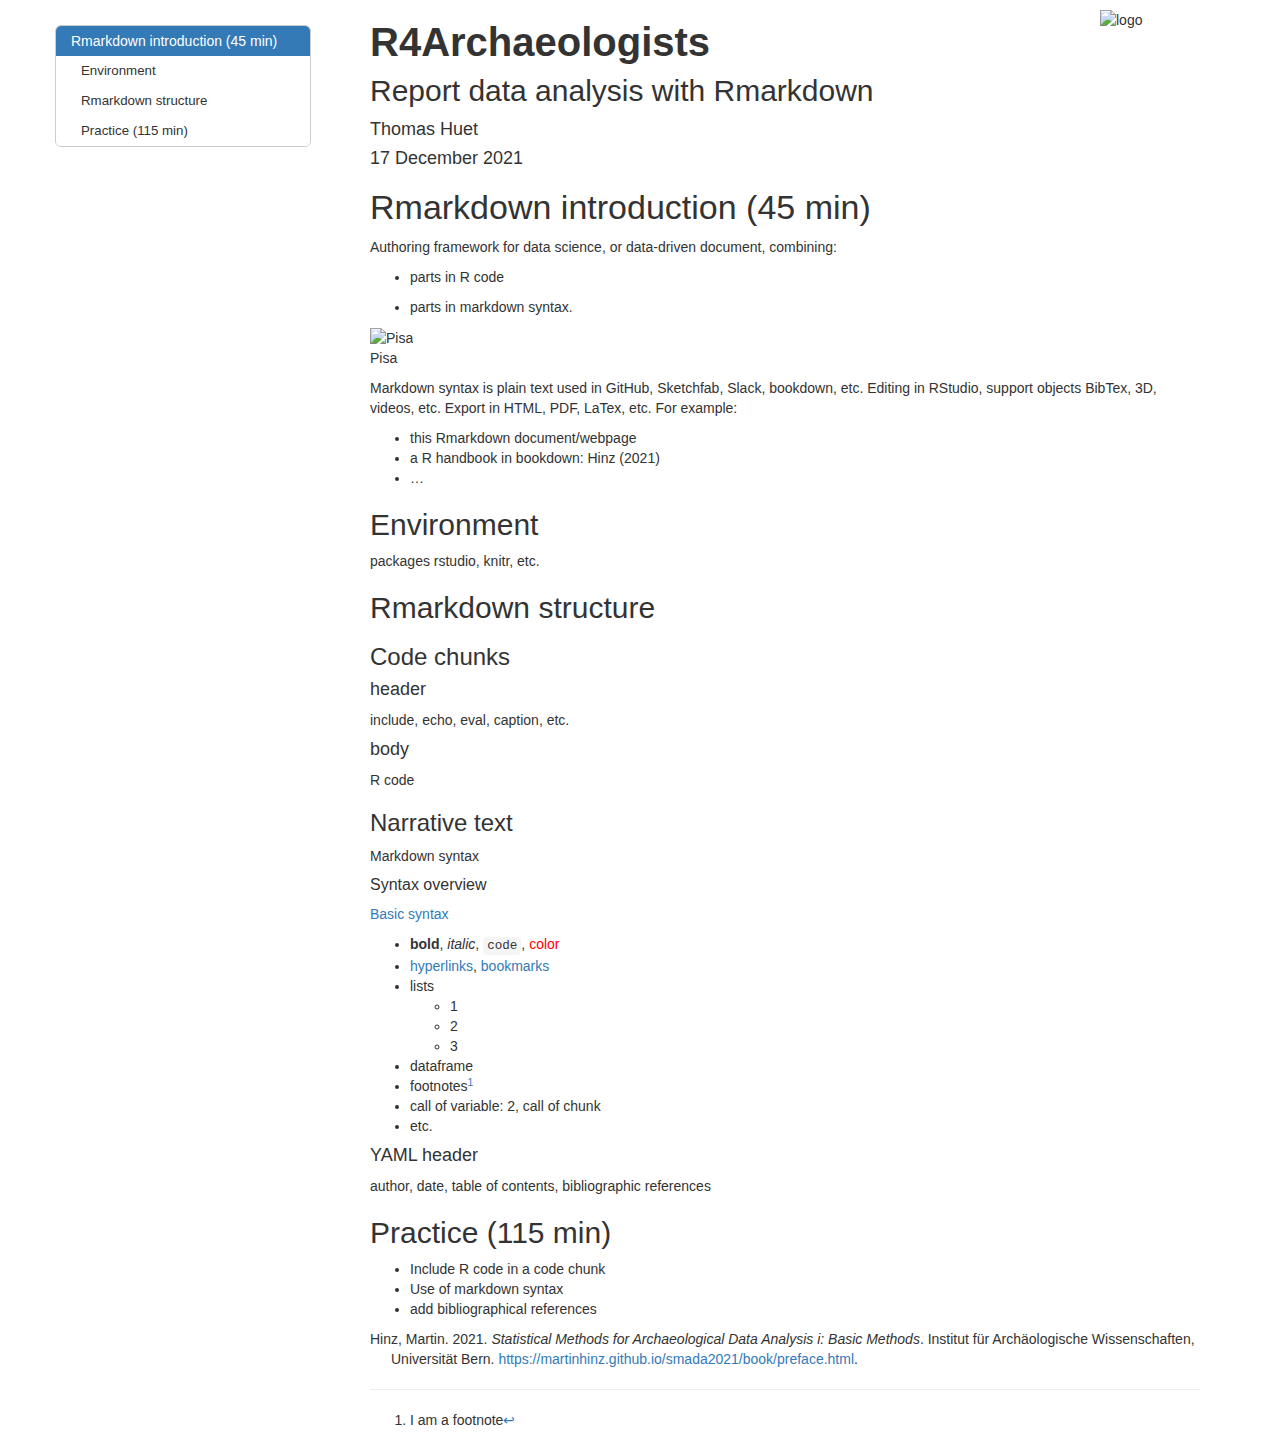
==== R4Archaeologists/index.html @ a8682e58 "rename" ====
<!DOCTYPE html>

<html>

<head>

<meta charset="utf-8" />
<meta name="generator" content="pandoc" />
<meta http-equiv="X-UA-Compatible" content="IE=EDGE" />


<meta name="author" content="Thomas Huet" />

<meta name="date" content="2021-12-17" />

<title>Report with Rmarkdown</title>

<script src="[data-uri]"></script>
<script src="[data-uri]"></script>
<meta name="viewport" content="width=device-width, initial-scale=1" />
<link href="data:text/css,html%7Bfont%2Dfamily%3Asans%2Dserif%3B%2Dwebkit%2Dtext%2Dsize%2Dadjust%3A100%25%3B%2Dms%2Dtext%2Dsize%2Dadjust%3A100%25%7Dbody%7Bmargin%3A0%7Darticle%2Caside%2Cdetails%2Cfigcaption%2Cfigure%2Cfooter%2Cheader%2Chgroup%2Cmain%2Cmenu%2Cnav%2Csection%2Csummary%7Bdisplay%3Ablock%7Daudio%2Ccanvas%2Cprogress%2Cvideo%7Bdisplay%3Ainline%2Dblock%3Bvertical%2Dalign%3Abaseline%7Daudio%3Anot%28%5Bcontrols%5D%29%7Bdisplay%3Anone%3Bheight%3A0%7D%5Bhidden%5D%2Ctemplate%7Bdisplay%3Anone%7Da%7Bbackground%2Dcolor%3Atransparent%7Da%3Aactive%2Ca%3Ahover%7Boutline%3A0%7Dabbr%5Btitle%5D%7Bborder%2Dbottom%3A1px%20dotted%7Db%2Cstrong%7Bfont%2Dweight%3A700%7Ddfn%7Bfont%2Dstyle%3Aitalic%7Dh1%7Bmargin%3A%2E67em%200%3Bfont%2Dsize%3A2em%7Dmark%7Bcolor%3A%23000%3Bbackground%3A%23ff0%7Dsmall%7Bfont%2Dsize%3A80%25%7Dsub%2Csup%7Bposition%3Arelative%3Bfont%2Dsize%3A75%25%3Bline%2Dheight%3A0%3Bvertical%2Dalign%3Abaseline%7Dsup%7Btop%3A%2D%2E5em%7Dsub%7Bbottom%3A%2D%2E25em%7Dimg%7Bborder%3A0%7Dsvg%3Anot%28%3Aroot%29%7Boverflow%3Ahidden%7Dfigure%7Bmargin%3A1em%2040px%7Dhr%7Bheight%3A0%3B%2Dwebkit%2Dbox%2Dsizing%3Acontent%2Dbox%3B%2Dmoz%2Dbox%2Dsizing%3Acontent%2Dbox%3Bbox%2Dsizing%3Acontent%2Dbox%7Dpre%7Boverflow%3Aauto%7Dcode%2Ckbd%2Cpre%2Csamp%7Bfont%2Dfamily%3Amonospace%2Cmonospace%3Bfont%2Dsize%3A1em%7Dbutton%2Cinput%2Coptgroup%2Cselect%2Ctextarea%7Bmargin%3A0%3Bfont%3Ainherit%3Bcolor%3Ainherit%7Dbutton%7Boverflow%3Avisible%7Dbutton%2Cselect%7Btext%2Dtransform%3Anone%7Dbutton%2Chtml%20input%5Btype%3Dbutton%5D%2Cinput%5Btype%3Dreset%5D%2Cinput%5Btype%3Dsubmit%5D%7B%2Dwebkit%2Dappearance%3Abutton%3Bcursor%3Apointer%7Dbutton%5Bdisabled%5D%2Chtml%20input%5Bdisabled%5D%7Bcursor%3Adefault%7Dbutton%3A%3A%2Dmoz%2Dfocus%2Dinner%2Cinput%3A%3A%2Dmoz%2Dfocus%2Dinner%7Bpadding%3A0%3Bborder%3A0%7Dinput%7Bline%2Dheight%3Anormal%7Dinput%5Btype%3Dcheckbox%5D%2Cinput%5Btype%3Dradio%5D%7B%2Dwebkit%2Dbox%2Dsizing%3Aborder%2Dbox%3B%2Dmoz%2Dbox%2Dsizing%3Aborder%2Dbox%3Bbox%2Dsizing%3Aborder%2Dbox%3Bpadding%3A0%7Dinput%5Btype%3Dnumber%5D%3A%3A%2Dwebkit%2Dinner%2Dspin%2Dbutton%2Cinput%5Btype%3Dnumber%5D%3A%3A%2Dwebkit%2Douter%2Dspin%2Dbutton%7Bheight%3Aauto%7Dinput%5Btype%3Dsearch%5D%7B%2Dwebkit%2Dbox%2Dsizing%3Acontent%2Dbox%3B%2Dmoz%2Dbox%2Dsizing%3Acontent%2Dbox%3Bbox%2Dsizing%3Acontent%2Dbox%3B%2Dwebkit%2Dappearance%3Atextfield%7Dinput%5Btype%3Dsearch%5D%3A%3A%2Dwebkit%2Dsearch%2Dcancel%2Dbutton%2Cinput%5Btype%3Dsearch%5D%3A%3A%2Dwebkit%2Dsearch%2Ddecoration%7B%2Dwebkit%2Dappearance%3Anone%7Dfieldset%7Bpadding%3A%2E35em%20%2E625em%20%2E75em%3Bmargin%3A0%202px%3Bborder%3A1px%20solid%20silver%7Dlegend%7Bpadding%3A0%3Bborder%3A0%7Dtextarea%7Boverflow%3Aauto%7Doptgroup%7Bfont%2Dweight%3A700%7Dtable%7Bborder%2Dspacing%3A0%3Bborder%2Dcollapse%3Acollapse%7Dtd%2Cth%7Bpadding%3A0%7D%40media%20print%7B%2A%2C%3Aafter%2C%3Abefore%7Bcolor%3A%23000%21important%3Btext%2Dshadow%3Anone%21important%3Bbackground%3A0%200%21important%3B%2Dwebkit%2Dbox%2Dshadow%3Anone%21important%3Bbox%2Dshadow%3Anone%21important%7Da%2Ca%3Avisited%7Btext%2Ddecoration%3Aunderline%7Da%5Bhref%5D%3Aafter%7Bcontent%3A%22%20%28%22%20attr%28href%29%20%22%29%22%7Dabbr%5Btitle%5D%3Aafter%7Bcontent%3A%22%20%28%22%20attr%28title%29%20%22%29%22%7Da%5Bhref%5E%3D%22javascript%3A%22%5D%3Aafter%2Ca%5Bhref%5E%3D%22%23%22%5D%3Aafter%7Bcontent%3A%22%22%7Dblockquote%2Cpre%7Bborder%3A1px%20solid%20%23999%3Bpage%2Dbreak%2Dinside%3Aavoid%7Dthead%7Bdisplay%3Atable%2Dheader%2Dgroup%7Dimg%2Ctr%7Bpage%2Dbreak%2Dinside%3Aavoid%7Dimg%7Bmax%2Dwidth%3A100%25%21important%7Dh2%2Ch3%2Cp%7Borphans%3A3%3Bwidows%3A3%7Dh2%2Ch3%7Bpage%2Dbreak%2Dafter%3Aavoid%7D%2Enavbar%7Bdisplay%3Anone%7D%2Ebtn%3E%2Ecaret%2C%2Edropup%3E%2Ebtn%3E%2Ecaret%7Bborder%2Dtop%2Dcolor%3A%23000%21important%7D%2Elabel%7Bborder%3A1px%20solid%20%23000%7D%2Etable%7Bborder%2Dcollapse%3Acollapse%21important%7D%2Etable%20td%2C%2Etable%20th%7Bbackground%2Dcolor%3A%23fff%21important%7D%2Etable%2Dbordered%20td%2C%2Etable%2Dbordered%20th%7Bborder%3A1px%20solid%20%23ddd%21important%7D%7D%40font%2Dface%7Bfont%2Dfamily%3A%27Glyphicons%20Halflings%27%3Bsrc%3Aurl%28data%3Aapplication%2Fvnd%2Ems%2Dfontobject%3Bbase64%2Cn04AAEFNAAACAAIABAAAAAAABQAAAAAAAAABAJABAAAEAExQAAAAAAAAAAIAAAAAAAAAAAEAAAAAAAAAJxJ%[base64]%2FSEdmjKHUbyow8ATBE40IvWA3vTu8LiABDQ%2BpexwUMcm1SMnNryctQSiI1K5ZnbOlXKmnVV5YvRe6RnNMFNCOs1KNVpn6yZhCJkRtVRNzEufeIq7HgSrcx4S8h%2Fv4vnrrKc6oCNxmSk2uKlZQHBii6iKFoH0746ThvkO1kJHlxjrkxs%2BLWORaDQBEtiYJIR5IB9Bi1UyL4Rmr0BNigNkMzlKQmnofBHviqVzUxwdMb3NdCn69hy%2BpRYVKGVS%2F1tnsqv4LL7wCCPZZAZPT4aCShHjHJVNuXbmMrY5LeQaGnvAkXlVrJgKRAUdFjrWEah9XebPeQMj7KS7DIBAFt8ycgC5PLGUOHSE3ErGZCiViNLL5ZARfywnCoZaKQCu6NuFX42AEeKtKUGnr%2FCm2Cy8tpFhBPMW5Fxi4Qm4TkDWh4IWFDClhU2hRWosUWqcKLlgyXB%2BlSHaWaHiWlBAR8SeSgSPCQxdVQgzUixWKSTrIQEbU94viDctkvX%2BVSjJuUmV8L4CXShI11esnp0pjWNZIyxKHS4wVQ2ime1P4RnhvGw0aDN1OLAXGERsB7buFpFGGBAre4QEQR0HOIO5oYH305G%2BKspT%2FFupEGGafCCwxSe6ZUa%2B073rXHnNdVXE6eWvibUS27XtRzkH838mYLMBmYysZTM0EM3A1fbpCBYFccN1B%2FEnCYu%2FTgCGmr7bMh8GfYL%2BBfcLvB0gRagC09w9elfldaIy%2FhNCBLRgBgtCC7jAF63wLSMAfbfAlEggYU0bUA7ACCJmTDpEmJtI78w4%2FBO7dN7JR7J7ZvbYaUbaILSQsRBiF3HGk5fEg6p9unwLvn98r%2BvnsV%2B372uf1xBLq4qU%2F45fTuqaAP%2BpssmCCCTF0mhEow8ZXZOS8D7Q85JsxZ%2BAzok7B7O%2Ff6J8AzYBySZQB%2FQHYUSA%2BEeQhEWiS6AIQzgcsDiER4MjgMBAWDV4AgQ3g1eBgIdweCQmCjJEMkJ%2BPKRWyFHHmg1Wi%2F6xzUgA0LREoKJChwnQa9B%2B5RQZRB3IlBlkAnxyQNaANwHMowzlYSMCBgnbpzvqpl0iTJNCQidDI9ZrSYNIRBhHtUa5YHMHxyGEik9hDE0AKj72AbTCaxtHPUaKZdAZSnQTyjGqGLsmBStCejApUhg4uBMU6mATujEl%2BKdDPbI6Ag4vLr%2BhjY6lbjBeoLKnZl0UZgRX8gTySOeynZVz1wOq7e1hFGYIq%2BMhrGxDLak0PrwYzSXtcuyhXEhwOYofiW%2BEcI%2Fjw8P6IY6ed%2BetAbuqKp5QIapT77LnAe505lMuqL79a0ut4rWexzFttsOsLDy7zvtQzcq3U1qabe7tB0wHWVXji%2BzDbo8x8HyIRUbXnwUcklFv51fvTymiV%2BMXLSmGH9d9%2BaXpD5X6lao41anWGig7IwIdnoBY2ht%2FpO9mClLo4NdXHAsefqWUKlXJkbqPOFhMoR4aiA1BXqhRNbB2Xwi%2B7u%2FjpAoOpKJ0UX24EsrzMfHXViakCNcKjBxuQX8BO0ZqjJ3xXzf%2B61t2VXOSgJ8xu65QKgtN6FibPmPYsXbJRHHqbgATcSZxBqGiDiU4NNNsYBsKD0MIP%2FOfKnlk%2FLkaid%[base64]%2FgFtuW0wR4cgd%2BZKesSV7QkNE2kw6AV4hoIuC02LGmTomyf8PiO6CZzOTLTPQ%2BHW06H%2Btx%2BbQ8LmDYg1pTFrp2oJXgkZTyeRJZM0C8aE2LpFrNVDuhARsN543%2FFV6klQ6Tv1OoZGXLv0igKrl%2FCmJxRmX7JJbJ998VSIPQRyDBICzl4JJlYHbdql30NvYcOuZ7a10uWRrgoieOdgIm4rlq6vNOQBuqESLbXG5lzdJGHw2m0sDYmODXbYGTfSTGRKpssTO95fothJCjUGQgEL4yKoGAF%2F0SrpUDNn8CBgBcSDQByAeNkCXp4S4Ro2Xh4OeaGRgR66PVOsU8bc6TR5%[base64]%2F1SgRCJ1dk4UdBT7OoyuNgLs0oCd8RnrEIb6QdMxT2QjD4zMrJkfgx5aDMcA4orsTtKCqWb%2FVeyceqa5OGSmB28YwH4rFbkQaLoUN8OQQYnD3w2eXpI4ScQfbCUZiJ4yMOIKLyyTc7BQ4uXUw6Ee6%2FxM%2B4Y67ngNBknxIPwuppgIhFcwJyr6EIj%2BLzNj%2FmfR2vhhRlx0BILZoAYruF0caWQ7YxO66UmeguDREAFHYuC7HJviRgVO6ruJH59h%2FC%2FPkgSle8xNzZJULLWq9JMDTE2fjGE146a1Us6PZDGYle6ldWRqn%2FpdpgHKNGrGIdkRK%2BKPETT9nKT6kLyDI8xd9A1FgWmXWRAIHwZ37WyZHOVyCadJEmMVz0MadMjDrPho%2BEIochkVC2xgGiwwsQ6DMv2P7UXqT4x7CdcYGId2BJQQa85EQKmCmwcRejQ9Bm4oATENFPkxPXILHpMPUyWTI5rjNOsIlmEeMbcOCEqInpXACYQ9DDxmFo9vcmsDblcMtg4tqBerNngkIKaFJmrQAPnq1dEzsMXcwjcHdfdCibcAxxA%2Bq%2Fj9m3LM%2FO7WJka4tSidVCjsvo2lQ%2F2ewyoYyXwAYyr2PlRoR5MpgVmSUIrM3PQxXPbgjBOaDQFIyFMJvx3Pc5RSYj12ySVF9fwFPQu2e2KWVoL9q3Ayv3IzpGHUdvdPdrNUdicjsTQ2ISy7QU3DrEytIjvbzJnAkmANXjAFERA0MUoPF3%2F5KFmW14bBNOhwircYgMqoDpUMcDtCmBE82QM2YtdjVLB4kBuKho%2FbcwQdeboqfQartuU3CsCf%2BcXkgYAqp%2F0Ee3RorAZt0AvvOCSI4JICIlGlsV0bsSid%2FNIEALAAzb6HAgyWHBps6xAOwkJIGcB82CxRQq4sJf3FzA70A%2BTRqcqjEMETCoez3mkPcpnoALs0ugJY8kQwrC%[base64]%2FWDHA60cYFaI%2FPjpzquUqdaYGcIq%2BmLez3WLFFCtNBN2QJcrlcoELgiPku5R5dSlJFaCEqEZle1AQzAKC%2B1SotMcBNyQUFuRHRF6OlimSBgjZeTBCwLyc6A%2BP%2FoFRchXTz5ADknYJHxzrJ5pGuIKRQISU6WyKTBBjD8WozmVYWIsto1AS5rxzKlvJu4E%2FvwOiKxRtCWsDM%2BeTHUrmwrCK5BIfMzGkD%2B0Fk5LzBs0jMYXktNDblB06LMNJ09U8pzSLmo14MS0OMjcdrZ31pyQqxJJpRImlSvfYAK8inkYU52QY2FPEVsjoWewpwhRp5yAuNpkqhdb7ku9Seefl2D0B8SMTFD90xi4CSOwwZy9IKkpMtI3FmFUg3%2FkFutpQGNc3pCR7gvC4sgwbupDu3DyEN%2BW6YGLNM21jpB49irxy9BSlHrVDlnihGKHwPrbVFtc%2Bh1rVQKZduxIyojccZIIcOCmhEnC7UkY68WXKQgLi2JCDQkQWJRQuk60hZp0D3rtCTINSeY9Ej2kIKYfGxwOs4j9qMM7fYZiipzgcf7TamnehqdhsiMiCawXnz4xAbyCkLAx5EGbo3Ax1u3dUIKnTxIaxwQTHehPl3V491H0%2BbC5zgpGz7Io%2BmjdhKlPJ01EeMpM7UsRJMi1nGjmJg35i6bQBAAxjO%2FENJubU2mg3ONySEoWklCwdABETcs7ck3jgiuU9pcKKpbgn%2B3YlzV1FzIkB6pmEDOSSyDfPPlQskznctFji0kpgZjW5RZe6x9kYT4KJcXg0bNiCyif%2BpZACCyRMmYsfiKmN9tSO65F0R2OO6ytlEhY5Sj6uRKfFxw0ijJaAx%2Fk3QgnAFSq27%2F2i4GEBA%2BUvTJKK%2F9eISNvG46Em5RZfjTYLdeD8kdXHyrwId%2FDQZUaMCY4gGbke2C8vfjgV%2FY9kkRQOJIn%2FxM9INZSpiBnqX0Q9GlQPpPKAyO5y%2BW5NMPSRdBCUlmuxl40ZfMCnf2Cp044uI9WLFtCi4YVxKjuRCOBWIb4XbIsGdbo4qtMQnNOQz4XDSui7W%2FN6l54qOynCqD3DpWQ%2BmpD7C40D8BZEWGJX3tlAaZBMj1yjvDYKwCJBa201u6nBKE5UE%2B7QSEhCwrXfbRZylAaAkplhBWX50dumrElePyNMRYUrC99UmcSSNgImhFhDI4BXjMtiqkgizUGCrZ8iwFxU6fQ8GEHCFdLewwxYWxgScAYMdMLmcZR6b7rZl95eQVDGVoUKcRMM1ixXQtXNkBETZkVVPg8LoSrdetHzkuM7DjZRHP02tCxA1fmkXKF3VzfN1pc1cv%2F8lbTIkkYpqKM9VOhp65ktYk%2BQ46myFWBapDfyWUCnsnI00QTBQmuFjMZTcd0V2NQ768Fhpby04k2IzNR1wKabuGJqYWwSly6ocMFGTeeI%2BejsWDYgEvr66QgqdcIbFYDNgsm0x9UHY6SCd5%2B7tpsLpKdvhahIDyYmEJQCqMqtCF6UlrE5GXRmbu%[base64]%2FiOmsLtHSWNUWEGk9hScMPShasUA1AcHOtRZlqMeQ0OzYS9vQvYUjOLrzP07BUAFikcJNMi7gIxEw4pL1G54TcmmmoAQ5s7TGWErJZ2Io4yQ0ljRYhL8H5e62oDtLF8aDpnIvZ5R3GWJyAugdiiJW9hQAVTsnCBHhwu7rkBlBX6r3b7ejEY0k5GGeyKv66v%2B6dg7mcJTrWHbtMywbedYqCQ0FPwoytmSWsL8WTtChZCKKzEF7vP6De4x2BJkkniMgSdWhbeBSLtJZR9CTHetK1xb34AYIJ37OegYIoPVbXgJ%2FqDQK%2BbfCtxQRVKQu77WzOoM6SGL7MaZwCGJVk46aImai9fmam%2BWpHG%2B0BtQPWUgZ7RIAlPq6lkECUhZQ2gqWkMYKcYMYaIc4gYCDFHYa2d1nzp3%2BJ1eCBay8IYZ0wQRKGAqvCuZ%2FUgbQPyllosq%2BXtfKIZOzmeJqRazpmmoP%2F76YfkjzV2NlXTDSBYB04SVlNQsFTbGPk1t%2FI4Jktu0XSgifO2ozFOiwd%2F0SssJDn0dn4xqk4GDTTKX73%2FwQyBLdqgJ%2BWx6AQaba3BA9CKEzjtQYIfAsiYamapq80LAamYjinlKXUkxdpIDk0puXUEYzSalfRibAeDAKpNiqQ0FTwoxuGYzRnisyTotdVTclis1LHRQCy%2FqqL8oUaQzWRxilq5Mi0IJGtMY02cGLD69vGjkj3p6pGePKI8bkBv5evq8SjjyU04vJR2cQXQwSJyoinDsUJHCQ50jrFTT7yRdbdYQMB3MYCb6uBzJ9ewhXYPAIZSXfeEQBZZ3GPN3Nbhh%2FwkvAJLXnQMdi5NYYZ5GHE400GS5rXkOZSQsdZgIbzRnF9ueLnsfQ47wHAsirITnTlkCcuWWIUhJSbpM3wWhXNHvt2xUsKKMpdBSbJnBMcihkoDqAd1Zml%2FR4yrzow1Q2A5G%2Bkzo%2FRhRxQS2lCSDRV8LlYLBOOoo1bF4jwJAwKMK1tWLHlu9i0j4Ig8qVm6wE1DxXwAwQwsaBWUg2pOOol2dHxyt6npwJEdLDDVYyRc2D0HbcbLUJQj8gPevQBUBOUHXPrsAPBERICpnYESeu2OHotpXQxRGlCCtLdIsu23MhZVEoJg8Qumj%2FUMMc34IBqTKLDTp76WzL%2FdMjCxK7MjhiGjeYAC%2Fkj%2FjY%2FRde7hpSM1xChrog6yZ7OWTuD56xBJnGFE%2BpT2ElSyCnJcwVzCjkqeNLfMEJqKW0G7OFIp0G%2B9mh50I9o8k1tpCY0xYqFNIALgIfc2me4n1bmJnRZ89oepgLPT0NTMLNZsvSCZAc3TXaNB07vail36%2FdBySis4m9%2FDR8izaLJW6bWCkVgm5T%2Bius3ZXq4xI%2BGnbveLbdRwF2mNtsrE0JjYc1AXknCOrLSu7Te%2Fr4dPYMCl5qtiHNTn%2BTPbh1jCBHH%2BdMJNhwNgs3nT%2BOhQoQ0vYif56BMG6WowAcHR3DjQolxLzyVekHj00PBAaW7IIAF1EF%2BuRIWyXjQMAs2chdpaKPNaB%2BkSezYt0%2BCA04sOg5vx8Fr7Ofa9sUv87h7SLAUFSzbetCCZ9pmyLt6l6%2FTzoA1%2FZBG9bIUVHLAbi%2FkdBFgYGyGwRQGBpkqCEg2ah9UD6EedEcEL3j4y0BQQCiExEnocA3SZboh%2Bepgd3YsOkHskZwPuQ5OoyA0fTA5AXrHcUOQF%2BzkJHIA7PwCDk1gGVmGUZSSoPhNf%2BTklauz98QofOlCIQ%2FtCD4dosHYPqtPCXB3agggQQIqQJsSkB%2Bqn0rkQ1toJjON%2FOtCIB9RYv3PqRA4C4U68ZMlZn6BdgEvi2ziU%2BTQ6NIw3ej%2BAtDwMGEZk7e2IjxUWKdAxyaw9OCwSmeADTPPleyk6UhGDNXQb%2B%2BW6Uk4q6F7%2Frg6WVTo82IoCxSIsFDrav4EPHphD3u4hR53WKVvYZUwNCCeM4PMBWzK%2BEfIthZOkuAwPo5C5jgoZgn6dUdvx5rIDmd58cXXdKNfw3l%2BwM2UjgrDJeQHhbD7HW2QDoZMCujgIUkk5Fg8VCsdyjOtnGRx8wgKRPZN5dR0zPUyfGZFVihbFRniXZFOZGKPnEQzU3AnD1KfR6weHW2XS6KbPJxUkOTZsAB9vTVp3Le1F8q5l%2BDMcLiIq78jxAImD2pGFw0VHfRatScGlK6SMu8leTmhUSMy8Uhdd6xBiH3Gdman4tjQGLboJfqz6fL2WKHTmrfsKZRYX6BTDjDldKMosaSTLdQS7oDisJNqAUhw1PfTlnacCO8vl8706Km1FROgLDmudzxg%2BEWTiArtHgLsRrAXYWdB0NmToNCJdKm0KWycZQqb%2BMw76Qy29iQ5up%2FX7oyw8QZ75kP5F6iJAJz6KCmqxz8fEa%2FxnsMYcIO%2FvEkGRuMckhr4rIeLrKaXnmIzlNLxbFspOphkcnJdnz%2FChp%2FVlpj2P7jJQmQRwGnltkTV5dbF9fE3%2FfxoSqTROgq9wFUlbuYzYcasE0ouzBo%2BdDCDzxKAfhbAZYxQiHrLzV2iVexnDX%2FQnT1fsT%2Fxuhu1ui5qIytgbGmRoQkeQooO8eJNNZsf0iALur8QxZFH0nCMnjerYQqG1pIfjyVZWxhVRznmmfLG00BcBWJE6hzQWRyFknuJnXuk8A5FRDCulwrWASSNoBtR%2BCtGdkPwYN2o7DOw%2FVGlCZPusRBFXODQdUM5zeHDIVuAJBLqbO%2Ff9Qua%2BpDqEPk230Sob9lEZ8BHiCorjVghuI0lI4JDgHGRDD%2FprQ84B1pVGkIpVUAHCG%2Biz3Bn3qm2AVrYcYWhock4jso5%2BJ7HfHVj4WMIQdGctq3psBCVVzupQOEioBGA2Bk%2BUILT7%2BVoX5mdxxA5fS42gISQVi%2FHTzrgMxu0fY6hE1ocUwwbsbWcezrY2n6S8%2F6cxXkOH4prpmPuFoikTzY7T85C4T2XYlbxLglSv2uLCgFv8Quk%2FwdesUdWPeHYIH0R729JIisN9Apdd4eB10aqwXrPt%2BSu9mA8k8n1sjMwnfsfF2j3jMUzXepSHmZ%2FBfqXvzgUNQQWOXO8YEuFBh4QTYCkOAPxywpYu1VxiDyJmKVcmJPGWk%2Fgc3Pov02StyYDahwmzw3E1gYC9wkupyWfDqDSUMpCTH5e5N8B%2F%2FlHiMuIkTNw4USHrJU67bjXGqNav6PBuQSoqTxc8avHoGmvqNtXzIaoyMIQIiiUHIM64cXieouplhNYln7qgc4wBVAYR104kO%2BCvKqsg4yIUlFNThVUAKZxZt1XA34h3TCUUiXVkZ0w8Hh2R0Z5L0b4LZvPd%2Fp1gi%2F07h8qfwHrByuSxglc9cI4QIg2oqvC%2Fqm0i7tjPLTgDhoWTAKDO2ONW5oe%2B%2FeKB9vZB8K6C25yCZ9RFVMnb6NRdRjyVK57CHHSkJBfnM2%2Fj4ODUwRkqrtBBCrDsDpt8jhZdXoy%2F1BCqw3sSGhgGGy0a5Jw6BP%2FTExoCmNFYjZl248A0osgPyGEmRA%2BfAsqPVaNAfytu0vuQJ7rk3J4kTDTR2AlCHJ5cls26opZM4w3jMULh2YXKpcqGBtuleAlOZnaZGbD6DHzMd6i2oFeJ8z9XYmalg1Szd%2FocZDc1C7Y6vcALJz2lYnTXiWEr2wawtoR4g3jvWUU2Ngjd1cewtFzEvM1NiHZPeLlIXFbBPawxNgMwwAlyNSuGF3zizVeOoC9bag1qRAQKQE%2FEZBWC2J8mnXAN2aTBboZ7HewnObE8CwROudZHmUM5oZ%2FUgd%2FJZQK8lvAm43uDRAbyW8gZ%2BZGq0EVerVGUKUSm%2FIdn8AQHdR4m7bue88WBwft9mSCeMOt1ncBwziOmJYI2ZR7ewNMPiCugmSsE4EyQ%2BQATJG6qORMGd4snEzc6B4shPIo4G1T7PgSm8PY5eUkPdF8JZ0VBtadbHXoJgnEhZQaODPj2gpODKJY5Yp4DOsLBFxWbvXN755KWylJm%2BoOd4zEL9Hpubuy2gyyfxh8oEfFutnYWdfB8PdESLWYvSqbElP9qo3u6KTmkhoacDauMNNjj0oy40DFV7Ql0aZj77xfGl7TJNHnIwgqOkenruYYNo6h724%2BzUQ7%2BvkCpZB%2BpGA562hYQiDxHVWOq0oDQl%2FQsoiY%2BcuI7iWq%2FZIBtHcXJ7kks%2Bh2fCNUPA82BzjnqktNts%2BRLdk1VSu%2BtqEn7QZCCsvEqk6FkfiOYkrsw092J8jsfIuEKypNjLxrKA9kiA19mxBD2suxQKCzwXGws7kEJvlhUiV9tArLIdZW0IORcxEzdzKmjtFhsjKy%2F44XYXdI5noQoRcvjZ1RMPACRqYg2V1%2BOwOepcOknRLLFdYgTkT5UApt%2FJhLM3jeFYprZV%2BZow2g8fP%2BU68hkKFWJj2yBbKqsrp25xkZX1DAjUw52IMYWaOhab8Kp05VrdNftqwRrymWF4OQSjbdfzmRZirK8FMJELEgER2PHjEAN9pGfLhCUiTJFbd5LBkOBMaxLr%2FA1SY9dXFz4RjzoU9ExfJCmx%2FI9FKEGT3n2cmzl2X42L3Jh%2BAbQq6sA%2BSs1kitoa4TAYgKHaoybHUDJ51oETdeI%2F9ThSmjWGkyLi5QAGWhL0BG1UsTyRGRJOldKBrYJeB8ljLJHfATWTEQBXBDnQexOHTB%2BUn44zExFE4vLytcu5NwpWrUxO%2F0ZICUGM7hGABXym0V6ZvDST0E370St9MIWQOTWngeoQHUTdCJUP04spMBMS8LSker9cReVQkULFDIZDFPrhTzBl6sed9wcZQTbL%2BBDqMyaN3RJPh%2Fanbx%2BIv%2BqgQdAa3M9Z5JmvYlh4qop%2BHo1F1W5gbOE9YKLgAnWytXElU4G8GtW47lhgFE6gaSs%2Bgs37sFvi0PPVvA5dnCBgILTwoKd%2F%2BDoL9F6inlM7H4rOTzD79KJgKlZO%2FZgt22UsKhrAaXU5ZcLrAglTVKJEmNJvORGN1vqrcfSMizfpsgbIe9zno%2BgBoKVXgIL%2FVI8dB1O5o%2FR3Suez%2FgD7M781ShjKpIIORM%2FnxG%2BjjhhgPwsn2IoXsPGPqYHXA63zJ07M2GPEykQwJBYLK808qYxuIew4frk52nhCsnCYmXiR6CuapvE1IwRB4%2FQftDbEn%2BAucIr1oxrLabRj9q4ae0%2BfXkHnteAJwXRbVkR0mctVSwEbqhJiMSZUp9DNbEDMmjX22m3ABpkrPQQTP3S1sib5pD2VRKRd%2BeNAjLYyT0hGrdjWJZy24OYXRoWQAIhGBZRxuBFMjjZQhpgrWo8SiFYbojcHO8V5DyscJpLTHyx9Fimassyo5U6WNtquUMYgccaHY5amgR3PQzq3ToNM5ABnoB9kuxsebqmYZm0R9qxJbFXCQ1UPyFIbxoUraTJFDpCk0Wk9GaYJKz%2F6oHwEP0Q14lMtlddQsOAU9zlYdMVHiT7RQP3XCmWYDcHCGbVRHGnHuwzScA0BaSBOGkz3lM8CArjrBsyEoV6Ys4qgDK3ykQQPZ3hCRGNXQTNNXbEb6tDiTDLKOyMzRhCFT%2BmAUmiYbV3YQVqFVp9dorv%2BTsLeCykS2b5yyu8AV7IS9cxcL8z4Kfwp%2BxJyYLv1OsxQCZwTB4a8BZ%2F5EdxTBJthApqyfd9u3ifr%2FWILTqq5VqgwMT9SOxbSGWLQJUUWCVi4k9tho9nEsbUh7U6NUsLmkYFXOhZ0kmamaJLRNJzSj%2Fqn4Mso6zb6iLLBXoaZ6AqeWCjHQm2lztnejYYM2eubnpBdKVLORZhudH3JF1waBJKA9%2BW8EhMj3Kzf0L4vi4k6RoHh3Z5YgmSZmk6ns4fjScjAoL8GoOECgqgYEBYUGFVO4FUv4%2FYtowhEmTs0vrvlD%2FCrisnoBNDAcUi%2FteY7OctFlmARQzjOItrrlKuPO6E2Ox93L4O%2F4DcgV%2FdZ7qR3VBwVQxP1GCieA4RIpweYJ5FoYrHxqRBdJjnqbsikA2Ictbb8vE1GYIo9dacK0REgDX4smy6GAkxlH1yCGGsk%2BtgiDhNKuKu3yNrMdxafmKTF632F8Vx4BNK57GvlFisrkjN9WDAtjsWA0ENT2e2nETUb%2Fn7qwhvGnrHuf5bX6Vh%2Fn3xffU3PeHdR%2BFA92i6ufT3AlyAREoNDh6chiMWTvjKjHDeRhOa9YkOQRq1vQXEMppAQVwHCuIcV2g5rBn6GmZZpTR7vnSD6ZmhdSl176gqKTXu5E%2BYbfL0adwNtHP7dT7t7b46DVZIkzaRJOM%2BS6KcrzYVg%2BT3wSRFRQashjfU18NutrKa%2F7PXbtuJvpIjbgPeqd%2BpjmRw6YKpnANFSQcpzTZgpSNJ6J7uiagAbir%2F8tNXJ%2FOsOnRh6iuIexxrmkIneAgz8QoLmiaJ8sLQrELVK2yn3wOHp57BAZJhDZjTBzyoRAuuZ4eoxHruY1pSb7qq79cIeAdOwin4GdgMeIMHeG%2BFZWYaiUQQyC5b50zKjYw97dFjAeY2I4Bnl105Iku1y0lMA1ZHolLx19uZnRdILcXKlZGQx%2FGdEqSsMRU1BIrFqRcV1qQOOHyxOLXEGcbRtAEsuAC2V4K3p5mFJ22IDWaEkk9ttf5Izb2LkD1MnrSwztXmmD%2FQi%2FEmVEFBfiKGmftsPwVaIoZanlKndMZsIBOskFYpDOq3QUs9aSbAAtL5Dbokus2G4%2FasthNMK5UQKCOhU97oaOYNGsTah%2BjfCKsZnTRn5TbhFX8ghg8CBYt%2FBjeYYYUrtUZ5jVij%2Fop7V5SsbA4mYTOwZ46hqdpbB6Qvq3AS2HHNkC15pTDIcDNGsMPXaBidXYPHc6PJAkRh29Vx8KcgX46LoUQBhRM%2B3SW6Opll%2FwgxxsPgKJKzr5QCmwkUxNbeg6Wj34SUnEzOemSuvS2OetRCO8Tyy%2BQbSKVJcqkia%2BGvDefFwMOmgnD7h81TUtMn%2BmRpyJJ349HhAnoWFTejhpYTL9G8N2nVg1qkXBeoS9Nw2fB27t7trm7d%2FQK7Cr4uoCeOQ7%2F8JfKT77KiDzLImESHw%2F0wf73QeHu74hxv7uihi4fTX%2BXEwAyQG3264dwv17aJ5N335Vt9sdrAXhPOAv8JFvzqyYXwfx8WYJaef1gMl98JRFyl5Mv5Uo%2FoVH5ww5OzLFsiTPDns7fS6EURSSWd%2F92BxMYQ8sBaH%2Bj%2BwthQPdVgDGpTfi%2BJQIWMD8xKqULliRH01rTeyF8x8q%2FGBEEEBrAJMPf25UQwi0b8tmqRXY7kIvNkzrkvRWLnxoGYEJsz8u4oOyMp8cHyaybb1HdMCaLApUE%2B%2F7xLIZGP6H9xuSEXp1zLIdjk5nBaMuV%2FyTDRRP8Y2ww5RO6d2D94o%2B6ucWIqUAvgHIHXhZsmDhjVLczmZ3ca0Cb3PpKwt2UtHVQ0BgFJsqqTsnzZPlKahRUkEu4qmkJt%2Bkqdae76ViWe3STan69yaF9%2BfESD2lcQshLHWVu4ovItXxO69bqC5p1nZLvI8NdQB9s9UNaJGlQ5mG947ipdDA0eTIw%2FA1zEdjWquIsQXXGIVEH0thC5M%2BW9pZe7IhAVnPJkYCCXN5a32HjN6nsvokEqRS44tGIs7s2LVTvcrHAF%2BRVmI8L4HUYk4x%2B67AxSMJKqCg8zrGOgvK9kNMdDrNiUtSWuHFpC8%2Fp5qIQrEo%2FH%2B1l%2F0cAwQ2nKmpWxKcMIuHY44Y6DlkpO48tRuUGBWT0FyHwSKO72Ud%2BtJUfdaZ4CWNijzZtlRa8%2BCkmO%2FEwHYfPZFU%2FhzjFWH7vnzHRMo%2BaF9u8qHSAiEkA2HjoNQPEwHsDKOt6hOoK3Ce%2F%2B%2F9boMWDa44I6FrQhdgS7OnNaSzwxWKZMcyHi6LN4WC6sSj0qm2PSOGBTvDs%2FGWJS6SwEN%2FULwpb4LQo9fYjUfSXRwZkynUazlSpvX9e%2BG2zor8l%2BYaMxSEomDdLHGcD6YVQPegTaA74H8%2BV4WvJkFUrjMLGLlvSZQWvi8%2FQA7yzQ8GPno%2F%2F5SJHRP%2FOqKObPCo81s%2F%2B6WgLqykYpGAgQZhVDEBPXWgU%2FWzFZjKUhSFInufPRiMAUULC6T11yL45ZrRoB4DzOyJShKXaAJIBS9wzLYIoCEcJKQW8GVCx4fihqJ6mshBUXSw3wWVj3grrHQlGNGhIDNNzsxQ3M%2BGWn6ASobIWC%2BLbYOC6UpahVO13Zs2zOzZC8z7FmA05JhUGyBsF4tsG0drcggIFzgg%2Fkpf3%2BCnAXKiMgIE8Jk%2FMhpkc8DUJEUzDSnWlQFme3d0sHZDrg7LavtsEX3cHwjCYA17pMTfx8Ajw9hHscN67hyo%2BRJQ4458RmPywXykkVcW688oVUrQhahpPRvTWPnuI0B%2BSkQu7dCyvLRyFYlC1LG1gRCIvn3rwQeINzZQC2KXq31FaR9UmVV2QeGVqBHjmE%2BVMd3b1fhCynD0pQNhCG6%2FWCDbKPyE7NRQzL3BzQAJ0g09aUzcQA6mUp9iZFK6Sbp%2FYbHjo%2B%2B7%2FWj8S4YNa%2BZdqAw1hDrKWFXv9%2BzaXpf8ZTDSbiqsxnwN%2FCzK5tPkOr4tRh2kY3Bn9JtalbIOI4b3F7F1vPQMfoDcdxMS8CW9m%2FNCW%2FHILTUVWQIPiD0j1A6bo8vsv6P1hCESl2abrSJWDrq5sSzUpwoxaCU9FtJyYH4QFMxDBpkkBR6kn0LMPO%2B5EJ7Z6bCiRoPedRZ%2FP0SSdii7ZnPAtVwwHUidcdyspwncz5uq6vvm4IEDbJVLUFCn%2FLvIHfooUBTkFO130FC7CmmcrKdgDJcid9mvVzsDSibOoXtIf9k6ABle3PmIxejodc4aob0QKS432srrCMndbfD454q52V01G4q913mC5HOsTzWF4h2No1av1VbcUgWAqyoZl%2B11PoFYnNv2HwAODeNRkHj%2B8SF1fcvVBu6MrehHAZK1Gm69ICcTKizykHgGFx7QdowTVAsYEF2tVc0Z6wLryz2FI1sc5By2znJAAmINndoJiB4sfPdPrTC8RnkW7KRCwxC6YvXg5ahMlQuMpoCSXjOlBy0Kij%2BbsCYPbGp8BdCBiLmLSAkEQRaieWo1SYvZIKJGj9Ur%2FeWHjiB7SOVdqMAVmpBvfRiebsFjger7DC%2B8kRFGtNrTrnnGD2GAJb8rQCWkUPYHhwXsjNBSkE6lGWUj5QNhK0DMNM2l%2BkXRZ0KLZaGsFSIdQz%2FHXDxf3%2FTE30%2BDgBKWGWdxElyLccJfEpjsnszECNoDGZpdwdRgCixeg9L4EPhH%2BRptvRMVRaahu4cySjS3P5wxAUCPkmn%2BrhyASpmiTaiDeggaIxYBmtLZDDhiWIJaBgzfCsAGUF1Q1SFZYyXDt9skCaxJsxK2Ms65dmdp5WAZyxik%2FzbrTQk5KmgxCg%2Ff45L0jywebOWUYFJQAJia7XzCV0x89rpp%2Ff3AVWhSPyTanqmik2SkD8A3Ml4NhIGLAjBXtPShwKYfi2eXtrDuKLk4QlSyTw1ftXgwqA2jUuopDl%2B5tfUWZNwBpEPXghzbBggYCw%2Fdhy0ntds2yeHCDKkF%2FYxQjNIL%2FF%2F37jLPHCKBO9ibwYCmuxImIo0ijV2Wbg3kSN2psoe8IsABv3RNFaF9uMyCtCYtqcD%2BqNOhwMlfARQUdJ2tUX%2BMNJqOwIciWalZsmEjt07tfa8ma4cji9sqz%2BQ9hWfmMoKEbIHPOQORbhQRHIsrTYlnVTNvcq1imqmmPDdVDkJgRcTgB8Sb6epCQVmFZe%2BjGDiNJQLWnfx%2BdrTKYjm0G8yH0ZAGMWzEJhUEQ4Maimgf%2Fbkvo8PLVBsZl152y5S8%2BHRDfZIMCbYZ1WDp4yrdchOJw8k6R%2B%2F2pHmydK4NIK2PHdFPHtoLmHxRDwLFb7eB%2BM4zNZcB9NrAgjVyzLM7xyYSY13ykWfIEEd2n5%2FiYp3ZdrCf7fL%2Ben%2BsIJu2W7E30MrAgZBD1rAAbZHPgeAMtKCg3NpSpYQUDWJu9bT3V7tOKv%2BNRiJc8JAKqqgCA%2FPNRBR7ChpiEulyQApMK1AyqcWnpSOmYh6yLiWkGJ2mklCSPIqN7UypWj3dGi5MvsHQ87MrB4VFgypJaFriaHivwcHIpmyi5LhNqtem4q0n8awM19Qk8BOS0EsqGscuuydYsIGsbT5GHnERUiMpKJl4ON7qjB4fEqlGN%2FhCky89232UQCiaeWpDYCJINXjT6xl4Gc7DxRCtgV0i1ma4RgWLsNtnEBRQFqZggCLiuyEydmFd7WlogpkCw5G1x4ft2psm3KAREwVwr1Gzl6RT7FDAqpVal34ewVm3VH4qn5mjGj%2BbYL1NgfLNeXDwtmYSpwzbruDKpTjOdgiIHDVQSb5%2FzBgSMbHLkxWWgghIh9QTFSDILixVwg0Eg1puooBiHAt7DzwJ7m8i8%2Fi%2BjHvKf0QDnnHVkVTIqMvIQImOrzCJwhSR7qYB5gSwL6aWL9hERHCZc4G2%2BJrpgHNB8eCCmcIWIQ6rSdyPCyftXkDlErUkHafHRlkOIjxGbAktz75bnh50dU7YHk%2BMz7wwstg6RFZb%2BTZuSOx1qqP5C66c0mptQmzIC2dlpte7vZrauAMm%2F7RfBYkGtXWGiaWTtwvAQiq2oD4YixPLXE2khB2FRaNRDTk%2B9sZ6K74Ia9VntCpN4BhJGJMT4Z5c5FhSepRCRWmBXqx%2BwhVZC4me4saDs2iNqXMuCl6iAZflH8fscC1sTsy4PHeC%2BXYuqMBMUun5YezKbRKmEPwuK%2BCLzijPEQgfhahQswBBLfg%[base64]%2BRCMlDDbElcjaROLDoualmUIQ88Kekk3iM4OQrADcxi3rJguS4MOIBIgKgXrjd1WkbCdqxJk%2F4efRIFsavZA7KvvJQqp3Iid5Z0NFc5aiMRzGN3vrpBzaMy4JYde3wr96PjN90AYOIbyp6T4zj8LoE66OGcX1Ef4Z3KoWLAUF4BTg7ug%2FAbkG5UNQXAMkQezujSHeir2uTThgd3gpyzDrbnEdDRH2W7U6PeRvBX1ZFMP5RM%2BZu6UUZZD8hDPHldVWntTCNk7To8IeOW9yn2wx0gmurwqC60AOde4r3ETi5pVMSDK8wxhoGAoEX9NLWHIR33VbrbMveii2jAJlrxwytTHbWNu8Y4N8vCCyZjAX%2FpcsfwXbLze2%2BD%2Bu33OGBoJyAAL3jn3RuEcdp5If8O%2Ba4NKWvxOTyDltG0IWoHhwVGe7dKkCWFT%2B%2Btm%2BhaBCikRUUMrMhYKZJKYoVuv%2FbsJzO8DwfVIInQq3g3BYypiz8baogH3r3GwqCwFtZnz4xMjAVOYnyOi5HWbFA8n0qz1OjSpHWFzpQOpvkNETZBGpxN8ybhtqV%2FDMUxd9uFZmBfKXMCn%2FSqkWJyKPnT6lq%2B4zBZni6fYRByJn6OK%2BOgPBGRAJluwGSk4wxjOOzyce%2FPKODwRlsgrVkdcsEiYrqYdXo0Er2GXi2GQZd0tNJT6c9pK1EEJG1zgDJBoTVuCXGAU8BKTvCO%2FcEQ1Wjk3Zzuy90JX4m3O5IlxVFhYkSUwuQB2up7jhvkm%2BbddRQu5F9s0XftGEJ9JSuSk%2BZachCbdU45fEqbugzTIUokwoAKvpUQF%2FCvLbWW5BNQFqFkJg2f30E%2F48StNe5QwBg8zz3YAJ82FZoXBxXSv4QDooDo79NixyglO9AembuBcx5Re3CwOKTHebOPhkmFC7wNaWtoBhFuV4AkEuJ0J%2B1pT0tLkvFVZaNzfhs%2FKd3%2BA9YsImlO4XK4vpCo%2FelHQi%2F9gkFg07xxnuXLt21unCIpDV%2BbbRxb7FC6nWYTsMFF8%2B1LUg4JFjVt3vqbuhHmDKbgQ4e%2BRGizRiO8ky05LQGMdL2IKLSNar0kNG7lHJMaXr5mLdG3nykgj6vB%2FKVijd1ARWkFEf3yiUw1v%2FWaQivVUpIDdSNrrKbjO5NPnxz6qTTGgYg03HgPhDrCFyYZTi3XQw3HXCva39mpLNFtz8AiEhxAJHpWX13gCTAwgm9YTvMeiqetdNQv6IU0hH0G%2BZManTqDLPjyrOse7WiiwOJCG%[base64]%2F6gQKuihPtiUtlCQVPohUgzfezTg8o1b3n9pNZeco1QucaoXe40Fa5JYhqdTspFmxGtW9h5ezLFZs3j%2FN46f%2BS2rjYNC2JySXrnSAFhvAkz9a5L3pza8eYKHNoPrvBRESpxYPJdKVUxBE39nJ1chrAFpy4MMkf0qKgYALctGg1DQI1kIymyeS2AJNT4X240d3IFQb%2F0jQbaHJ2YRK8A%2Bls6WMhWmpCXYG5jqapGs5%2FeOJErxi2%2F2KWVHiPellTgh%2FfNl%2F2KYPKb7DUcAg%2BmCOPQFCiU9Mq%2FWLcU1xxC8aLePFZZlE%2BPCLzf7ey46INWRw2kcXySR9FDgByXzfxiNKwDFbUSMMhALPFSedyjEVM5442GZ4hTrsAEvZxIieSHGSgkwFh%2FnFNdrrFD4tBH4Il7fW6ur4J8Xaz7RW9jgtuPEXQsYk7gcMs2neu3zJwTyUerHKSh1iTBkj2YJh1SSOZL5pLuQbFFAvyO4k1Hxg2h99MTC6cTUkbONQIAnEfGsGkNFWRbuRyyaEZInM5pij73EA9rPIUfU4XoqQpHT9THZkW%2BoKFLvpyvTBMM69tN1Ydwv1LIEhHsC%2BueVG%2Bw%2BkyCPsvV3erRikcscHjZCkccx6VrBkBRusTDDd8847GA7p2Ucy0y0HdSRN6YIBciYa4vuXcAZbQAuSEmzw%2BH%2FAuOx%2BaH%2BtBL88H57D0MsqyiZxhOEQkF%2F8DR1d2hSPMj%2FsNOa5rxcUnBgH8ictv2J%2Bcb4BA4v3MCShdZ2vtK30vAwkobnEWh7rsSyhmos3WC93Gn9C4nnAd%2FPjMMtQfyDNZsOPd6XcAsnBE%2FmRHtHEyJMzJfZFLE9OvQa0i9kUmToJ0ZxknTgdl%2FXPV8xoh0K7wNHHsnBdvFH3sv52lU7UFteseLG%2FVanIvcwycVA7%2BBE1Ulyb20BvwUWZcMTKhaCcmY3ROpvonVMV4N7yBXTL7IDtHzQ4CCcqF66LjF3xUqgErKzolLyCG6Kb7irP%2FMVTCCwGRxfrPGpMMGvPLgJ881PHMNMIO09T5ig7AzZTX%2F5PLlwnJLDAPfuHynSGhV4tPqR3gJ4kg4c06c%2FF1AcjGytKm2Yb5jwMotF7vro4YDLWlnMIpmPg36NgAZsGA0W1spfLSue4xxat0Gdwd0lqDBOgIaMANykwwDKejt5YaNtJYIkrSgu0KjIg0pznY0SCd1qlC6R19g97UrWDoYJGlrvCE05J%2F5wkjpkre727p5PTRX5FGrSBIfJqhJE%2FIS876PaHFkx9pGTH3oaY3jJRvLX9Iy3Edoar7cFvJqyUlOhAEiOSAyYgVEGkzHdug%2BoRHIEOXAExMiTSKU9A6nmRC8mp8iYhwWdP2U%[base64]%2FBQQp1sWlNolpIu4ekxUTBV7NmxOFKEBmmN%2BnA7pvF78%2FRII5ZHA09OAiE%2F66MF6HQ%2BqVEJCHxwymukkNvzqHEh52dULPbVasfQMgTDyBZzx4007YiKdBuUauQOt27Gmy8ISclPmEUCIcuLbkb1mzQSqIa3iE0PJh7UMYQbkpe%2BhXjTJKdldyt2mVPwywoODGJtBV1lJTgMsuSQBlDMwhEKIfrvsxGQjHPCEfNfMAY2oxvyKcKPUbQySkKG6tj9AQyEW3Q5rpaDJ5Sns9ScLKeizPRbvWYAw4bXkrZdmB7CQopCH8NAmqbuciZChHN8lVGaDbCnmddnqO1PQ4ieMYfcSiBE5zzMz%2BJV%2F4eyzrzTEShvqSGzgWimkNxLvUj86iAwcZuIkqdB0VaIB7wncLRmzHkiUQpPBIXbDDLHBlq7vp9xwuC9AiNkIptAYlG7Biyuk8ILdynuUM1cHWJgeB%2BK3wBP%2FineogxkvBNNQ4AkW0hvpBOQGFfeptF2YTR75MexYDUy7Q%2F9uocGsx41O4IZhViw%2F2FvAEuGO5g2kyXBUijAggWM08bRhXg5ijgMwDJy40QeY%2FcQpUDZiIzmvskQpO5G1zyGZA8WByjIQU4jRoFJt56behxtHUUE%2Fom7Rj2psYXGmq3llVOCgGYKNMo4pzwntITtapDqjvQtqpjaJwjHmDzSVGLxMt12gEXAdLi%2FcaHSM3FPRGRf7dB7YC%2BcD2ho6oL2zGDCkjlf%2FDFoQVl8GS%2F56wur3rdV6ggtzZW60MRB3g%2BU1W8o8cvqIpMkctiGVMzXUFI7FacFLrgtdz4mTEr4aRAaQ2AFQaNeG7GX0yOJgMRYFziXdJf24kg%2FgBQIZMG%2FYcPEllRTVNoDYR6oSJ8wQNLuihfw81UpiKPm714bZX1KYjcXJdfclCUOOpvTxr9AAJevTY4HK%2FG7F3mUc3GOAKqh60zM0v34v%2BELyhJZqhkaMA8UMMOU90f8RKEJFj7EqepBVwsRiLbwMo1J2zrE2UYJnsgIAscDmjPjnzI8a719Wxp757wqmSJBjXowhc46QN4RwKIxqEE6E5218OeK7RfcpGjWG1jD7qND%2B%2FGTk6M56Ig4yMsU6LUW1EWE%2BfIYycVV1thldSlbP6ltdC01y3KUfkobkt2q01YYMmxpKRvh1Z48uNKzP%2FIoRIZ%2FF6buOymSnW8gICitpJjKWBscSb9JJKaWkvEkqinAJ2kowKoqkqZftRqfRQlLtKoqvTRDi2vg%2FRrPD%2Fd3a09J8JhGZlEkOM6znTsoMCsuvTmywxTCDhw5dd0GJOHCMPbsj3QLkTE3MInsZsimDQ3HkvthT7U9VA4s6G07sID0FW4SHJmRGwCl%2BMu4xf0ezqeXD2PtPDnwMPo86sbwDV%2B9PWcgFcARUVYm3hrFQrHcgMElFGbSM2A1zUYA3baWfheJp2AINmTJLuoyYD%2FOwA4a6V0ChBN97E8YtDBerUECv0u0TlxR5yhJCXvJxgyM73Bb6pyq0jTFJDZ4p1Am1SA6sh8nADd1hAcGBMfq4d%2FUfwnmBqe0Jun1n1LzrgKuZMAnxA3NtCN7Klf4BH%2B14B7ibBmgt0TGUafVzI4uKlpF7v8NmgNjg90D6QE3tbx8AjSAC%2BOA1YJvclyPKgT27QpIEgVYpbPYGBsnyCNrGz9XUsCHkW1QAHgL2STZk12QGqmvAB0NFteERkvBIH7INDsNW9KKaAYyDMdBEMzJiWaJHZALqDxQDWRntumSDPcplyFiI1oDpT8wbwe01AHhW6%2BvAUUBoGhY3CT2tgwehdPqU%2F4Q7ZLYvhRl%2FogOvR9O2%2BwkkPKW5vCTjD2fHRYXONCoIl4Jh1bZY0ZE1O94mMGn%2FdFSWBWzQ%2FVYk%2BGezi46RgiDv3EshoTmMSlioUK6MQEN8qeyK6FRninyX8ZPeUWjjbMJChn0n%2FyJvrq5bh5UcCAcBYSafTFg7p0jDgrXo2QWLb3WpSOET%2FHh4oSadBTvyDo10IufLzxiMLAnbZ1vcUmj3w7BQuIXjEZXifwukVxrGa9j%2BDXfpi12m1RbzYLg9J2wFergEwOxFyD0%2FJstNK06ZN2XdZSGWxcJODpQHOq4iKqjqkJUmPu1VczL5xTGUfCgLEYyNBCCbMBFT%2FcUP6pE%2FmujnHsSDeWxMbhrNilS5MyYR0nJyzanWXBeVcEQrRIhQeJA6Xt4f2eQESNeLwmC10WJVHqwx8SSyrtAAjpGjidcj1E2FYN0LObUcFQhafUKTiGmHWRHGsFCB%2BHEXgrzJEB5bp0QiF8ZHh11nFX8AboTD0PS4O1LqF8XBks2MpjsQnwKHF6HgaKCVLJtcr0XjqFMRGfKv8tmmykhLRzu%2BvqQ02%2BKpJBjaLt9ye1Ab%2BBbEBhy4EVdIJDrL2naV0o4wU8YZ2Lq04FG1mWCKC%2BUwkXOoAjneU%2FxHplMQo2cXUlrVNqJYczgYlaOEczVCs%2FOCgkyvLmTmdaBJc1iBLuKwmr6qtRnhowngsDxhzKFAi02tf8bmET8BO27ovJKF1plJwm3b0JpMh38%2BxsrXXg7U74QUM8ZCIMOpXujHntKdaRtsgyEZl5MClMVMMMZkZLNxH9%2Bb8fH6%2Bb8Lev30A9TuEVj9CqAdmwAAHBPbfOBFEATAPZ2CS0OH1Pj%2F0Q7PFUcC8hDrxESWdfgFRm%2B7vvWbkEppHB4T%2F1ApWnlTIqQwjcPl0VgS1yHSmD0OdsCVST8CQVwuiew1Y%2Bg3QGFjNMzwRB2DSsAk26cmA8lp2wIU4p93AUBiUHFGOxOajAqD7Gm6NezNDjYzwLOaSXRBYcWipTSONHjUDXCY4mMI8XoVCR%2FRrs%2FJLKXgEx%2BqkmeDlFOD1%2FyTQNDClRuiUyKYCllfMiQiyFkmuTz2vLsBNyRW%2Bxz%2B5FElFxWB28VjYIGZ0Yd%2B5wIjkcoMaggxswbT0pCmckRAErbRlIlcOGdBo4djTNO8FAgQ%2BlT6vPS60BwTRSUAM3ddkEAZiwtEyArrkiDRnS7LJ%2B2hwbzd2YDQagSgACpsovmjil5wfPuXq3GuH0CyE7FK3M4FgRaFoIkaodORrPx1%2BJpI9psyNYIFuJogZa0%2F1AhOWdlHQxdAgbwacsHqPZo8u%2FngAH2GmaTdhYnBfSDbBfh8CHq6Bx5bttP2%2BRdM%2BMAaYaZ0Y%2FADkbNCZuAyAVQa2OcXOeICmDn9Q%2FeFkDeFQg5MgHEDXq%2FtVjj%2Bjtd26nhaaolWxs1ixSUgOBwrDhRIGOLyOVk2%2FBc0UxvseQCO2pQ2i%2BKrfhu%2FWeBovNb5dJxQtJRUDv2mCwYVpNl2efQM9xQHnK0JwLYt%2FU0Wf%2BphiA4uw8G91slC832pmOTCAoZXohg1fewCZqLBhkOUBofBWpMPsqg7XEXgPfAlDo2U5WXjtFdS87PIqClCK5nW6adCeXPkUiTGx0emOIDQqw1yFYGHEVx20xKjJVYe0O8iLmnQr3FA9nSIQilUKtJ4ZAdcTm7%2BExseJauyqo30hs%2B1qSW211A1SFAOUgDlCGq7eTIcMAeyZkV1SQJ4j%2Fe1Smbq4HcjqgFbLAGLyKxlMDMgZavK5NAYH19Olz3la%2FQCTiVelFnU6O%2FGCvykqS%2FwZJDhKN9gBtSOp%2F1SP5VRgJcoVj%2Bkmf2wBgv4gjrgARBWiURYx8xENV3bEVUAAWWD3dYDKAIWk5opaCFCMR5ZjJExiCAw7gYiSZ2rkyTce4eNMY3lfGn%2B8p6%2BvBckGlKEXnA6Eota69OxDO9oOsJoy28BXOR0UoXNRaJD5ceKdlWMJlOFzDdZNpc05tkMGQtqeNF2lttZqNco1VtwXgRstLSQ6tSPChgqtGV5h2DcDReIQadaNRR6AsAYKL5gSFsCJMgfsaZ7DpKh8mg8Wz8V7H%2BgDnLuMxaWEIUPevIbClgap4dqmVWSrPgVYCzAoZHIa5z2Ocx1D%2FGvDOEqMOKLrMefWIbSWHZ6jbgA8qVBhYNHpx0P%2BjAgN5TB3haSifDcApp6yymEi6Ij%2FGsEpDYUgcHATJUYDUAmC1SCkJ4cuZXSAP2DEpQsGUjQmKJfJOvlC2x%2FpChkOyLW7KEoMYc5FDC4v2FGqSoRWiLsbPCiyg1U5yiHZVm1XLkHMMZL11%2Fyxyw0UnGig3MFdZklN5FI%2FqiT65T%2BjOXOdO7XbgWurOAZR6Cv9uu1cm5LjkXX4xi6mWn5r5NjBS0gTliHhMZI2WNqSiSphEtiCAwnafS11JhseDGHYQ5%2BbqWiAYiAv6Jsf79%2FVUs4cIl%2Bn6%2BWOjcgB%2F2l5TreoAV2717JzZbQIR0W1cl%[base64]%2FPhoawJDrGAP0JYWHgAVUByo%2FbGdiv2T2EMg8gsS14%2FrAdzlOYazFE7w4OzxeKiWdm3nSOnQRRKXSlVo8HEAbBfyJMKqoq%2BSCcTSx5NDtbFwNlh8VhjGGDu7JG5%2FTAGAvniQSSUog0pNzTim8Owc6QTuSKSTXlQqwV3eiEnklS3LeSXYPXGK2VgeZBqNcHG6tZHvA3vTINhV0ELuQdp3t1y9%2BogD8Kk%2FW7QoRN1UWPqM4%2BxdygkFDPLoTaumKReKiLWoPHOfY54m3qPx4c%2B4pgY3MRKKbljG8w4wvz8pxk3AqKsy4GMAkAtmRjRMsCxbb4Q2Ds0Ia9ci8cMT6DmsJG00XaHCIS%2Bo3F8YVVeikw13w%2BOEDaCYYhC0ZE54kA4jpjruBr5STWeqQG6M74HHL6TZ3lXrd99ZX%2B%2B7LhNatQaZosuxEf5yRA15S9gPeHskBIq3Gcw81AGb9%2FO53DYi%2F5CsQ51EmEh8Rkg4vOciClpy4d04eYsfr6fyQkBmtD%2BP8sNh6e%2BXYHJXT%2FlkXxT4KXU5F2sGxYyzfniMMQkb9OjDN2C8tRRgTyL7GwozH14PrEUZc6oz05Emne3Ts5EG7WolDmU8OB1LDG3VrpQxp%2BpT0KYV5dGtknU64JhabdqcVQbGZiAxQAnvN1u70y1AnmvOSPgLI6uB4AuDGhmAu3ATkJSw7OtS%2F2ToPjqkaq62%2F7WFG8advGlRRqxB9diP07JrXowKR9tpRa%2BjGJ91zxNTT1h8I2PcSfoUPtd7NejVoH03EUcqSBuFZPkMZhegHyo2ZAITovmm3zAIdGFWxoNNORiMRShgwdYwFzkPw5PA4a5MIIQpmq%2Bnsp3YMuXt%2FGkXxLx%2FP6%2BZJS0lFyz4MunC3eWSGE8xlCQrKvhKUPXr0hjpAN9ZK4PfEDrPMfMbGNWcHDzjA7ngMxTPnT7GMHar%2BgMQQ3NwHCv4zH4BIMYvzsdiERi6gebRmerTsVwZJTRsL8dkZgxgRxmpbgRcud%2BYlCIRpPwHShlUSwuipZnx9QCsEWziVazdDeKSYU5CF7UVPAhLer3CgJOQXl%2Fzh575R5rsrmRnKAzq4POFdgbYBuEviM4%2BLVC15ssLNFghbTtHWerS1hDt5s4qkLUha%2FqpZXhWh1C6lTQAqCNQnaDjS7UGFBC6wTu8yFnKJnExCnAs3Ok9yj5KpfZESQ4lTy5pTGTnkAUpxI%2ByjEldJfSo4y0QhG4i4IwkRFGcjWY8%2BEzgYYJUK7BXQksLxAww%2FYYWBMhJILB9e8ePEJ4OP7z%2B4%2FwOQDl64iOYDp26DaONPxpKtBxq%2FaTzRGarm3VkPYTLJKx6Z%2FMw2YbBGseJhPMwhhNswrIkyvV2BYzrvZbxLpKwcWJhYmFtVZ%2BlPEq91FzVp1HlQY1bZVLqeNR9SAUn6n0E28k%2FUuGkNpP1DBI5ch%2FEehZfjUQ9aE41NhETExoPT2gGQz0IhWJbEOvTQ4wgcXCHHFBhewYUiFHuhRSAUVmEHeCRQHQkXGFwkAgyzREJCVN7TRnTon36Zw3tPhx4EALwNdwDv%2BJ41YSP4B2CQqz0EFgARZ4ESgBHQgROwAVn9GTI%2BHYexTUevLUeta4%2FDqKrbMVS%2BYqb8hUwYCrlgKtmAq1YCrFgKrd4qpXiqZcKn1oqdWipjYKpWwVPVYqW6xUpVipKqFR3QKjagVEtAqHpxUMTitsnFaJOKx2cVhswq35RVpyiq9lFVNIKnOQVMkgqtYxVNxiqQjFS7GKlSIVIsQqPIhUWwioigFQ%2B%2BKkN8VHr49HDw9Ebo9EDo9DTo9Crg9BDg9%2FWx7gWx7YWwlobYrOGxWPNisAaAHEyALpkAVDIAeWAArsABVXACYuAD5cAF6wAKFQAQqgAbVAAsoAAlQAUaYAfkwAvogBWQACOgAD9AAHSAAKT4GUdMiOvFngBTwCn2AZ7Dv6B6k%2F90B8%2ByRnkV144AIBoAMTQATGgAjNAA4YABgwABZgB%[base64]%2Fn6j0cS%2Ba2gEU8gIHJ%2BBwfgZX4GL%2BBd%2FgW34FZ%2BBS%2FgUH4FN6BTegTvoEv6BJegRnYEF2A79gOvYDl2BdEjCkqkGtwXp0LNToIskOTXzh%2FF062yJ7AAAAEDAWAAABWhJ%2BKPEIJgBFxMVP7w2QJBGHASQnOBKXKFIdUK4igKA9IEaYJg%29%3Bsrc%3Aurl%28data%3Aapplication%2Fvnd%2Ems%2Dfontobject%3Bbase64%2Cn04AAEFNAAACAAIABAAAAAAABQAAAAAAAAABAJABAAAEAExQAAAAAAAAAAIAAAAAAAAAAAEAAAAAAAAAJxJ%[base64]%2FSEdmjKHUbyow8ATBE40IvWA3vTu8LiABDQ%2BpexwUMcm1SMnNryctQSiI1K5ZnbOlXKmnVV5YvRe6RnNMFNCOs1KNVpn6yZhCJkRtVRNzEufeIq7HgSrcx4S8h%2Fv4vnrrKc6oCNxmSk2uKlZQHBii6iKFoH0746ThvkO1kJHlxjrkxs%2BLWORaDQBEtiYJIR5IB9Bi1UyL4Rmr0BNigNkMzlKQmnofBHviqVzUxwdMb3NdCn69hy%2BpRYVKGVS%2F1tnsqv4LL7wCCPZZAZPT4aCShHjHJVNuXbmMrY5LeQaGnvAkXlVrJgKRAUdFjrWEah9XebPeQMj7KS7DIBAFt8ycgC5PLGUOHSE3ErGZCiViNLL5ZARfywnCoZaKQCu6NuFX42AEeKtKUGnr%2FCm2Cy8tpFhBPMW5Fxi4Qm4TkDWh4IWFDClhU2hRWosUWqcKLlgyXB%2BlSHaWaHiWlBAR8SeSgSPCQxdVQgzUixWKSTrIQEbU94viDctkvX%2BVSjJuUmV8L4CXShI11esnp0pjWNZIyxKHS4wVQ2ime1P4RnhvGw0aDN1OLAXGERsB7buFpFGGBAre4QEQR0HOIO5oYH305G%2BKspT%2FFupEGGafCCwxSe6ZUa%2B073rXHnNdVXE6eWvibUS27XtRzkH838mYLMBmYysZTM0EM3A1fbpCBYFccN1B%2FEnCYu%2FTgCGmr7bMh8GfYL%2BBfcLvB0gRagC09w9elfldaIy%2FhNCBLRgBgtCC7jAF63wLSMAfbfAlEggYU0bUA7ACCJmTDpEmJtI78w4%2FBO7dN7JR7J7ZvbYaUbaILSQsRBiF3HGk5fEg6p9unwLvn98r%2BvnsV%2B372uf1xBLq4qU%2F45fTuqaAP%2BpssmCCCTF0mhEow8ZXZOS8D7Q85JsxZ%2BAzok7B7O%2Ff6J8AzYBySZQB%2FQHYUSA%2BEeQhEWiS6AIQzgcsDiER4MjgMBAWDV4AgQ3g1eBgIdweCQmCjJEMkJ%2BPKRWyFHHmg1Wi%2F6xzUgA0LREoKJChwnQa9B%2B5RQZRB3IlBlkAnxyQNaANwHMowzlYSMCBgnbpzvqpl0iTJNCQidDI9ZrSYNIRBhHtUa5YHMHxyGEik9hDE0AKj72AbTCaxtHPUaKZdAZSnQTyjGqGLsmBStCejApUhg4uBMU6mATujEl%2BKdDPbI6Ag4vLr%2BhjY6lbjBeoLKnZl0UZgRX8gTySOeynZVz1wOq7e1hFGYIq%2BMhrGxDLak0PrwYzSXtcuyhXEhwOYofiW%2BEcI%2Fjw8P6IY6ed%2BetAbuqKp5QIapT77LnAe505lMuqL79a0ut4rWexzFttsOsLDy7zvtQzcq3U1qabe7tB0wHWVXji%2BzDbo8x8HyIRUbXnwUcklFv51fvTymiV%2BMXLSmGH9d9%2BaXpD5X6lao41anWGig7IwIdnoBY2ht%2FpO9mClLo4NdXHAsefqWUKlXJkbqPOFhMoR4aiA1BXqhRNbB2Xwi%2B7u%2FjpAoOpKJ0UX24EsrzMfHXViakCNcKjBxuQX8BO0ZqjJ3xXzf%2B61t2VXOSgJ8xu65QKgtN6FibPmPYsXbJRHHqbgATcSZxBqGiDiU4NNNsYBsKD0MIP%2FOfKnlk%2FLkaid%[base64]%2FgFtuW0wR4cgd%2BZKesSV7QkNE2kw6AV4hoIuC02LGmTomyf8PiO6CZzOTLTPQ%2BHW06H%2Btx%2BbQ8LmDYg1pTFrp2oJXgkZTyeRJZM0C8aE2LpFrNVDuhARsN543%2FFV6klQ6Tv1OoZGXLv0igKrl%2FCmJxRmX7JJbJ998VSIPQRyDBICzl4JJlYHbdql30NvYcOuZ7a10uWRrgoieOdgIm4rlq6vNOQBuqESLbXG5lzdJGHw2m0sDYmODXbYGTfSTGRKpssTO95fothJCjUGQgEL4yKoGAF%2F0SrpUDNn8CBgBcSDQByAeNkCXp4S4Ro2Xh4OeaGRgR66PVOsU8bc6TR5%[base64]%2F1SgRCJ1dk4UdBT7OoyuNgLs0oCd8RnrEIb6QdMxT2QjD4zMrJkfgx5aDMcA4orsTtKCqWb%2FVeyceqa5OGSmB28YwH4rFbkQaLoUN8OQQYnD3w2eXpI4ScQfbCUZiJ4yMOIKLyyTc7BQ4uXUw6Ee6%2FxM%2B4Y67ngNBknxIPwuppgIhFcwJyr6EIj%2BLzNj%2FmfR2vhhRlx0BILZoAYruF0caWQ7YxO66UmeguDREAFHYuC7HJviRgVO6ruJH59h%2FC%2FPkgSle8xNzZJULLWq9JMDTE2fjGE146a1Us6PZDGYle6ldWRqn%2FpdpgHKNGrGIdkRK%2BKPETT9nKT6kLyDI8xd9A1FgWmXWRAIHwZ37WyZHOVyCadJEmMVz0MadMjDrPho%2BEIochkVC2xgGiwwsQ6DMv2P7UXqT4x7CdcYGId2BJQQa85EQKmCmwcRejQ9Bm4oATENFPkxPXILHpMPUyWTI5rjNOsIlmEeMbcOCEqInpXACYQ9DDxmFo9vcmsDblcMtg4tqBerNngkIKaFJmrQAPnq1dEzsMXcwjcHdfdCibcAxxA%2Bq%2Fj9m3LM%2FO7WJka4tSidVCjsvo2lQ%2F2ewyoYyXwAYyr2PlRoR5MpgVmSUIrM3PQxXPbgjBOaDQFIyFMJvx3Pc5RSYj12ySVF9fwFPQu2e2KWVoL9q3Ayv3IzpGHUdvdPdrNUdicjsTQ2ISy7QU3DrEytIjvbzJnAkmANXjAFERA0MUoPF3%2F5KFmW14bBNOhwircYgMqoDpUMcDtCmBE82QM2YtdjVLB4kBuKho%2FbcwQdeboqfQartuU3CsCf%2BcXkgYAqp%2F0Ee3RorAZt0AvvOCSI4JICIlGlsV0bsSid%2FNIEALAAzb6HAgyWHBps6xAOwkJIGcB82CxRQq4sJf3FzA70A%2BTRqcqjEMETCoez3mkPcpnoALs0ugJY8kQwrC%[base64]%2FWDHA60cYFaI%2FPjpzquUqdaYGcIq%2BmLez3WLFFCtNBN2QJcrlcoELgiPku5R5dSlJFaCEqEZle1AQzAKC%2B1SotMcBNyQUFuRHRF6OlimSBgjZeTBCwLyc6A%2BP%2FoFRchXTz5ADknYJHxzrJ5pGuIKRQISU6WyKTBBjD8WozmVYWIsto1AS5rxzKlvJu4E%2FvwOiKxRtCWsDM%2BeTHUrmwrCK5BIfMzGkD%2B0Fk5LzBs0jMYXktNDblB06LMNJ09U8pzSLmo14MS0OMjcdrZ31pyQqxJJpRImlSvfYAK8inkYU52QY2FPEVsjoWewpwhRp5yAuNpkqhdb7ku9Seefl2D0B8SMTFD90xi4CSOwwZy9IKkpMtI3FmFUg3%2FkFutpQGNc3pCR7gvC4sgwbupDu3DyEN%2BW6YGLNM21jpB49irxy9BSlHrVDlnihGKHwPrbVFtc%2Bh1rVQKZduxIyojccZIIcOCmhEnC7UkY68WXKQgLi2JCDQkQWJRQuk60hZp0D3rtCTINSeY9Ej2kIKYfGxwOs4j9qMM7fYZiipzgcf7TamnehqdhsiMiCawXnz4xAbyCkLAx5EGbo3Ax1u3dUIKnTxIaxwQTHehPl3V491H0%2BbC5zgpGz7Io%2BmjdhKlPJ01EeMpM7UsRJMi1nGjmJg35i6bQBAAxjO%2FENJubU2mg3ONySEoWklCwdABETcs7ck3jgiuU9pcKKpbgn%2B3YlzV1FzIkB6pmEDOSSyDfPPlQskznctFji0kpgZjW5RZe6x9kYT4KJcXg0bNiCyif%2BpZACCyRMmYsfiKmN9tSO65F0R2OO6ytlEhY5Sj6uRKfFxw0ijJaAx%2Fk3QgnAFSq27%2F2i4GEBA%2BUvTJKK%2F9eISNvG46Em5RZfjTYLdeD8kdXHyrwId%2FDQZUaMCY4gGbke2C8vfjgV%2FY9kkRQOJIn%2FxM9INZSpiBnqX0Q9GlQPpPKAyO5y%2BW5NMPSRdBCUlmuxl40ZfMCnf2Cp044uI9WLFtCi4YVxKjuRCOBWIb4XbIsGdbo4qtMQnNOQz4XDSui7W%2FN6l54qOynCqD3DpWQ%2BmpD7C40D8BZEWGJX3tlAaZBMj1yjvDYKwCJBa201u6nBKE5UE%2B7QSEhCwrXfbRZylAaAkplhBWX50dumrElePyNMRYUrC99UmcSSNgImhFhDI4BXjMtiqkgizUGCrZ8iwFxU6fQ8GEHCFdLewwxYWxgScAYMdMLmcZR6b7rZl95eQVDGVoUKcRMM1ixXQtXNkBETZkVVPg8LoSrdetHzkuM7DjZRHP02tCxA1fmkXKF3VzfN1pc1cv%2F8lbTIkkYpqKM9VOhp65ktYk%2BQ46myFWBapDfyWUCnsnI00QTBQmuFjMZTcd0V2NQ768Fhpby04k2IzNR1wKabuGJqYWwSly6ocMFGTeeI%2BejsWDYgEvr66QgqdcIbFYDNgsm0x9UHY6SCd5%2B7tpsLpKdvhahIDyYmEJQCqMqtCF6UlrE5GXRmbu%[base64]%2FiOmsLtHSWNUWEGk9hScMPShasUA1AcHOtRZlqMeQ0OzYS9vQvYUjOLrzP07BUAFikcJNMi7gIxEw4pL1G54TcmmmoAQ5s7TGWErJZ2Io4yQ0ljRYhL8H5e62oDtLF8aDpnIvZ5R3GWJyAugdiiJW9hQAVTsnCBHhwu7rkBlBX6r3b7ejEY0k5GGeyKv66v%2B6dg7mcJTrWHbtMywbedYqCQ0FPwoytmSWsL8WTtChZCKKzEF7vP6De4x2BJkkniMgSdWhbeBSLtJZR9CTHetK1xb34AYIJ37OegYIoPVbXgJ%2FqDQK%2BbfCtxQRVKQu77WzOoM6SGL7MaZwCGJVk46aImai9fmam%2BWpHG%2B0BtQPWUgZ7RIAlPq6lkECUhZQ2gqWkMYKcYMYaIc4gYCDFHYa2d1nzp3%2BJ1eCBay8IYZ0wQRKGAqvCuZ%2FUgbQPyllosq%2BXtfKIZOzmeJqRazpmmoP%2F76YfkjzV2NlXTDSBYB04SVlNQsFTbGPk1t%2FI4Jktu0XSgifO2ozFOiwd%2F0SssJDn0dn4xqk4GDTTKX73%2FwQyBLdqgJ%2BWx6AQaba3BA9CKEzjtQYIfAsiYamapq80LAamYjinlKXUkxdpIDk0puXUEYzSalfRibAeDAKpNiqQ0FTwoxuGYzRnisyTotdVTclis1LHRQCy%2FqqL8oUaQzWRxilq5Mi0IJGtMY02cGLD69vGjkj3p6pGePKI8bkBv5evq8SjjyU04vJR2cQXQwSJyoinDsUJHCQ50jrFTT7yRdbdYQMB3MYCb6uBzJ9ewhXYPAIZSXfeEQBZZ3GPN3Nbhh%2FwkvAJLXnQMdi5NYYZ5GHE400GS5rXkOZSQsdZgIbzRnF9ueLnsfQ47wHAsirITnTlkCcuWWIUhJSbpM3wWhXNHvt2xUsKKMpdBSbJnBMcihkoDqAd1Zml%2FR4yrzow1Q2A5G%2Bkzo%2FRhRxQS2lCSDRV8LlYLBOOoo1bF4jwJAwKMK1tWLHlu9i0j4Ig8qVm6wE1DxXwAwQwsaBWUg2pOOol2dHxyt6npwJEdLDDVYyRc2D0HbcbLUJQj8gPevQBUBOUHXPrsAPBERICpnYESeu2OHotpXQxRGlCCtLdIsu23MhZVEoJg8Qumj%2FUMMc34IBqTKLDTp76WzL%2FdMjCxK7MjhiGjeYAC%2Fkj%2FjY%2FRde7hpSM1xChrog6yZ7OWTuD56xBJnGFE%2BpT2ElSyCnJcwVzCjkqeNLfMEJqKW0G7OFIp0G%2B9mh50I9o8k1tpCY0xYqFNIALgIfc2me4n1bmJnRZ89oepgLPT0NTMLNZsvSCZAc3TXaNB07vail36%2FdBySis4m9%2FDR8izaLJW6bWCkVgm5T%2Bius3ZXq4xI%2BGnbveLbdRwF2mNtsrE0JjYc1AXknCOrLSu7Te%2Fr4dPYMCl5qtiHNTn%2BTPbh1jCBHH%2BdMJNhwNgs3nT%2BOhQoQ0vYif56BMG6WowAcHR3DjQolxLzyVekHj00PBAaW7IIAF1EF%2BuRIWyXjQMAs2chdpaKPNaB%2BkSezYt0%2BCA04sOg5vx8Fr7Ofa9sUv87h7SLAUFSzbetCCZ9pmyLt6l6%2FTzoA1%2FZBG9bIUVHLAbi%2FkdBFgYGyGwRQGBpkqCEg2ah9UD6EedEcEL3j4y0BQQCiExEnocA3SZboh%2Bepgd3YsOkHskZwPuQ5OoyA0fTA5AXrHcUOQF%2BzkJHIA7PwCDk1gGVmGUZSSoPhNf%2BTklauz98QofOlCIQ%2FtCD4dosHYPqtPCXB3agggQQIqQJsSkB%2Bqn0rkQ1toJjON%2FOtCIB9RYv3PqRA4C4U68ZMlZn6BdgEvi2ziU%2BTQ6NIw3ej%2BAtDwMGEZk7e2IjxUWKdAxyaw9OCwSmeADTPPleyk6UhGDNXQb%2B%2BW6Uk4q6F7%2Frg6WVTo82IoCxSIsFDrav4EPHphD3u4hR53WKVvYZUwNCCeM4PMBWzK%2BEfIthZOkuAwPo5C5jgoZgn6dUdvx5rIDmd58cXXdKNfw3l%2BwM2UjgrDJeQHhbD7HW2QDoZMCujgIUkk5Fg8VCsdyjOtnGRx8wgKRPZN5dR0zPUyfGZFVihbFRniXZFOZGKPnEQzU3AnD1KfR6weHW2XS6KbPJxUkOTZsAB9vTVp3Le1F8q5l%2BDMcLiIq78jxAImD2pGFw0VHfRatScGlK6SMu8leTmhUSMy8Uhdd6xBiH3Gdman4tjQGLboJfqz6fL2WKHTmrfsKZRYX6BTDjDldKMosaSTLdQS7oDisJNqAUhw1PfTlnacCO8vl8706Km1FROgLDmudzxg%2BEWTiArtHgLsRrAXYWdB0NmToNCJdKm0KWycZQqb%2BMw76Qy29iQ5up%2FX7oyw8QZ75kP5F6iJAJz6KCmqxz8fEa%2FxnsMYcIO%2FvEkGRuMckhr4rIeLrKaXnmIzlNLxbFspOphkcnJdnz%2FChp%2FVlpj2P7jJQmQRwGnltkTV5dbF9fE3%2FfxoSqTROgq9wFUlbuYzYcasE0ouzBo%2BdDCDzxKAfhbAZYxQiHrLzV2iVexnDX%2FQnT1fsT%2Fxuhu1ui5qIytgbGmRoQkeQooO8eJNNZsf0iALur8QxZFH0nCMnjerYQqG1pIfjyVZWxhVRznmmfLG00BcBWJE6hzQWRyFknuJnXuk8A5FRDCulwrWASSNoBtR%2BCtGdkPwYN2o7DOw%2FVGlCZPusRBFXODQdUM5zeHDIVuAJBLqbO%2Ff9Qua%2BpDqEPk230Sob9lEZ8BHiCorjVghuI0lI4JDgHGRDD%2FprQ84B1pVGkIpVUAHCG%2Biz3Bn3qm2AVrYcYWhock4jso5%2BJ7HfHVj4WMIQdGctq3psBCVVzupQOEioBGA2Bk%2BUILT7%2BVoX5mdxxA5fS42gISQVi%2FHTzrgMxu0fY6hE1ocUwwbsbWcezrY2n6S8%2F6cxXkOH4prpmPuFoikTzY7T85C4T2XYlbxLglSv2uLCgFv8Quk%2FwdesUdWPeHYIH0R729JIisN9Apdd4eB10aqwXrPt%2BSu9mA8k8n1sjMwnfsfF2j3jMUzXepSHmZ%2FBfqXvzgUNQQWOXO8YEuFBh4QTYCkOAPxywpYu1VxiDyJmKVcmJPGWk%2Fgc3Pov02StyYDahwmzw3E1gYC9wkupyWfDqDSUMpCTH5e5N8B%2F%2FlHiMuIkTNw4USHrJU67bjXGqNav6PBuQSoqTxc8avHoGmvqNtXzIaoyMIQIiiUHIM64cXieouplhNYln7qgc4wBVAYR104kO%2BCvKqsg4yIUlFNThVUAKZxZt1XA34h3TCUUiXVkZ0w8Hh2R0Z5L0b4LZvPd%2Fp1gi%2F07h8qfwHrByuSxglc9cI4QIg2oqvC%2Fqm0i7tjPLTgDhoWTAKDO2ONW5oe%2B%2FeKB9vZB8K6C25yCZ9RFVMnb6NRdRjyVK57CHHSkJBfnM2%2Fj4ODUwRkqrtBBCrDsDpt8jhZdXoy%2F1BCqw3sSGhgGGy0a5Jw6BP%2FTExoCmNFYjZl248A0osgPyGEmRA%2BfAsqPVaNAfytu0vuQJ7rk3J4kTDTR2AlCHJ5cls26opZM4w3jMULh2YXKpcqGBtuleAlOZnaZGbD6DHzMd6i2oFeJ8z9XYmalg1Szd%2FocZDc1C7Y6vcALJz2lYnTXiWEr2wawtoR4g3jvWUU2Ngjd1cewtFzEvM1NiHZPeLlIXFbBPawxNgMwwAlyNSuGF3zizVeOoC9bag1qRAQKQE%2FEZBWC2J8mnXAN2aTBboZ7HewnObE8CwROudZHmUM5oZ%2FUgd%2FJZQK8lvAm43uDRAbyW8gZ%2BZGq0EVerVGUKUSm%2FIdn8AQHdR4m7bue88WBwft9mSCeMOt1ncBwziOmJYI2ZR7ewNMPiCugmSsE4EyQ%2BQATJG6qORMGd4snEzc6B4shPIo4G1T7PgSm8PY5eUkPdF8JZ0VBtadbHXoJgnEhZQaODPj2gpODKJY5Yp4DOsLBFxWbvXN755KWylJm%2BoOd4zEL9Hpubuy2gyyfxh8oEfFutnYWdfB8PdESLWYvSqbElP9qo3u6KTmkhoacDauMNNjj0oy40DFV7Ql0aZj77xfGl7TJNHnIwgqOkenruYYNo6h724%2BzUQ7%2BvkCpZB%2BpGA562hYQiDxHVWOq0oDQl%2FQsoiY%2BcuI7iWq%2FZIBtHcXJ7kks%2Bh2fCNUPA82BzjnqktNts%2BRLdk1VSu%2BtqEn7QZCCsvEqk6FkfiOYkrsw092J8jsfIuEKypNjLxrKA9kiA19mxBD2suxQKCzwXGws7kEJvlhUiV9tArLIdZW0IORcxEzdzKmjtFhsjKy%2F44XYXdI5noQoRcvjZ1RMPACRqYg2V1%2BOwOepcOknRLLFdYgTkT5UApt%2FJhLM3jeFYprZV%2BZow2g8fP%2BU68hkKFWJj2yBbKqsrp25xkZX1DAjUw52IMYWaOhab8Kp05VrdNftqwRrymWF4OQSjbdfzmRZirK8FMJELEgER2PHjEAN9pGfLhCUiTJFbd5LBkOBMaxLr%2FA1SY9dXFz4RjzoU9ExfJCmx%2FI9FKEGT3n2cmzl2X42L3Jh%2BAbQq6sA%2BSs1kitoa4TAYgKHaoybHUDJ51oETdeI%2F9ThSmjWGkyLi5QAGWhL0BG1UsTyRGRJOldKBrYJeB8ljLJHfATWTEQBXBDnQexOHTB%2BUn44zExFE4vLytcu5NwpWrUxO%2F0ZICUGM7hGABXym0V6ZvDST0E370St9MIWQOTWngeoQHUTdCJUP04spMBMS8LSker9cReVQkULFDIZDFPrhTzBl6sed9wcZQTbL%2BBDqMyaN3RJPh%2Fanbx%2BIv%2BqgQdAa3M9Z5JmvYlh4qop%2BHo1F1W5gbOE9YKLgAnWytXElU4G8GtW47lhgFE6gaSs%2Bgs37sFvi0PPVvA5dnCBgILTwoKd%2F%2BDoL9F6inlM7H4rOTzD79KJgKlZO%2FZgt22UsKhrAaXU5ZcLrAglTVKJEmNJvORGN1vqrcfSMizfpsgbIe9zno%2BgBoKVXgIL%2FVI8dB1O5o%2FR3Suez%2FgD7M781ShjKpIIORM%2FnxG%2BjjhhgPwsn2IoXsPGPqYHXA63zJ07M2GPEykQwJBYLK808qYxuIew4frk52nhCsnCYmXiR6CuapvE1IwRB4%2FQftDbEn%2BAucIr1oxrLabRj9q4ae0%2BfXkHnteAJwXRbVkR0mctVSwEbqhJiMSZUp9DNbEDMmjX22m3ABpkrPQQTP3S1sib5pD2VRKRd%2BeNAjLYyT0hGrdjWJZy24OYXRoWQAIhGBZRxuBFMjjZQhpgrWo8SiFYbojcHO8V5DyscJpLTHyx9Fimassyo5U6WNtquUMYgccaHY5amgR3PQzq3ToNM5ABnoB9kuxsebqmYZm0R9qxJbFXCQ1UPyFIbxoUraTJFDpCk0Wk9GaYJKz%2F6oHwEP0Q14lMtlddQsOAU9zlYdMVHiT7RQP3XCmWYDcHCGbVRHGnHuwzScA0BaSBOGkz3lM8CArjrBsyEoV6Ys4qgDK3ykQQPZ3hCRGNXQTNNXbEb6tDiTDLKOyMzRhCFT%2BmAUmiYbV3YQVqFVp9dorv%2BTsLeCykS2b5yyu8AV7IS9cxcL8z4Kfwp%2BxJyYLv1OsxQCZwTB4a8BZ%2F5EdxTBJthApqyfd9u3ifr%2FWILTqq5VqgwMT9SOxbSGWLQJUUWCVi4k9tho9nEsbUh7U6NUsLmkYFXOhZ0kmamaJLRNJzSj%2Fqn4Mso6zb6iLLBXoaZ6AqeWCjHQm2lztnejYYM2eubnpBdKVLORZhudH3JF1waBJKA9%2BW8EhMj3Kzf0L4vi4k6RoHh3Z5YgmSZmk6ns4fjScjAoL8GoOECgqgYEBYUGFVO4FUv4%2FYtowhEmTs0vrvlD%2FCrisnoBNDAcUi%2FteY7OctFlmARQzjOItrrlKuPO6E2Ox93L4O%2F4DcgV%2FdZ7qR3VBwVQxP1GCieA4RIpweYJ5FoYrHxqRBdJjnqbsikA2Ictbb8vE1GYIo9dacK0REgDX4smy6GAkxlH1yCGGsk%2BtgiDhNKuKu3yNrMdxafmKTF632F8Vx4BNK57GvlFisrkjN9WDAtjsWA0ENT2e2nETUb%2Fn7qwhvGnrHuf5bX6Vh%2Fn3xffU3PeHdR%2BFA92i6ufT3AlyAREoNDh6chiMWTvjKjHDeRhOa9YkOQRq1vQXEMppAQVwHCuIcV2g5rBn6GmZZpTR7vnSD6ZmhdSl176gqKTXu5E%2BYbfL0adwNtHP7dT7t7b46DVZIkzaRJOM%2BS6KcrzYVg%2BT3wSRFRQashjfU18NutrKa%2F7PXbtuJvpIjbgPeqd%2BpjmRw6YKpnANFSQcpzTZgpSNJ6J7uiagAbir%2F8tNXJ%2FOsOnRh6iuIexxrmkIneAgz8QoLmiaJ8sLQrELVK2yn3wOHp57BAZJhDZjTBzyoRAuuZ4eoxHruY1pSb7qq79cIeAdOwin4GdgMeIMHeG%2BFZWYaiUQQyC5b50zKjYw97dFjAeY2I4Bnl105Iku1y0lMA1ZHolLx19uZnRdILcXKlZGQx%2FGdEqSsMRU1BIrFqRcV1qQOOHyxOLXEGcbRtAEsuAC2V4K3p5mFJ22IDWaEkk9ttf5Izb2LkD1MnrSwztXmmD%2FQi%2FEmVEFBfiKGmftsPwVaIoZanlKndMZsIBOskFYpDOq3QUs9aSbAAtL5Dbokus2G4%2FasthNMK5UQKCOhU97oaOYNGsTah%2BjfCKsZnTRn5TbhFX8ghg8CBYt%2FBjeYYYUrtUZ5jVij%2Fop7V5SsbA4mYTOwZ46hqdpbB6Qvq3AS2HHNkC15pTDIcDNGsMPXaBidXYPHc6PJAkRh29Vx8KcgX46LoUQBhRM%2B3SW6Opll%2FwgxxsPgKJKzr5QCmwkUxNbeg6Wj34SUnEzOemSuvS2OetRCO8Tyy%2BQbSKVJcqkia%2BGvDefFwMOmgnD7h81TUtMn%2BmRpyJJ349HhAnoWFTejhpYTL9G8N2nVg1qkXBeoS9Nw2fB27t7trm7d%2FQK7Cr4uoCeOQ7%2F8JfKT77KiDzLImESHw%2F0wf73QeHu74hxv7uihi4fTX%2BXEwAyQG3264dwv17aJ5N335Vt9sdrAXhPOAv8JFvzqyYXwfx8WYJaef1gMl98JRFyl5Mv5Uo%2FoVH5ww5OzLFsiTPDns7fS6EURSSWd%2F92BxMYQ8sBaH%2Bj%2BwthQPdVgDGpTfi%2BJQIWMD8xKqULliRH01rTeyF8x8q%2FGBEEEBrAJMPf25UQwi0b8tmqRXY7kIvNkzrkvRWLnxoGYEJsz8u4oOyMp8cHyaybb1HdMCaLApUE%2B%2F7xLIZGP6H9xuSEXp1zLIdjk5nBaMuV%2FyTDRRP8Y2ww5RO6d2D94o%2B6ucWIqUAvgHIHXhZsmDhjVLczmZ3ca0Cb3PpKwt2UtHVQ0BgFJsqqTsnzZPlKahRUkEu4qmkJt%2Bkqdae76ViWe3STan69yaF9%2BfESD2lcQshLHWVu4ovItXxO69bqC5p1nZLvI8NdQB9s9UNaJGlQ5mG947ipdDA0eTIw%2FA1zEdjWquIsQXXGIVEH0thC5M%2BW9pZe7IhAVnPJkYCCXN5a32HjN6nsvokEqRS44tGIs7s2LVTvcrHAF%2BRVmI8L4HUYk4x%2B67AxSMJKqCg8zrGOgvK9kNMdDrNiUtSWuHFpC8%2Fp5qIQrEo%2FH%2B1l%2F0cAwQ2nKmpWxKcMIuHY44Y6DlkpO48tRuUGBWT0FyHwSKO72Ud%2BtJUfdaZ4CWNijzZtlRa8%2BCkmO%2FEwHYfPZFU%2FhzjFWH7vnzHRMo%2BaF9u8qHSAiEkA2HjoNQPEwHsDKOt6hOoK3Ce%2F%2B%2F9boMWDa44I6FrQhdgS7OnNaSzwxWKZMcyHi6LN4WC6sSj0qm2PSOGBTvDs%2FGWJS6SwEN%2FULwpb4LQo9fYjUfSXRwZkynUazlSpvX9e%2BG2zor8l%2BYaMxSEomDdLHGcD6YVQPegTaA74H8%2BV4WvJkFUrjMLGLlvSZQWvi8%2FQA7yzQ8GPno%2F%2F5SJHRP%2FOqKObPCo81s%2F%2B6WgLqykYpGAgQZhVDEBPXWgU%2FWzFZjKUhSFInufPRiMAUULC6T11yL45ZrRoB4DzOyJShKXaAJIBS9wzLYIoCEcJKQW8GVCx4fihqJ6mshBUXSw3wWVj3grrHQlGNGhIDNNzsxQ3M%2BGWn6ASobIWC%2BLbYOC6UpahVO13Zs2zOzZC8z7FmA05JhUGyBsF4tsG0drcggIFzgg%2Fkpf3%2BCnAXKiMgIE8Jk%2FMhpkc8DUJEUzDSnWlQFme3d0sHZDrg7LavtsEX3cHwjCYA17pMTfx8Ajw9hHscN67hyo%2BRJQ4458RmPywXykkVcW688oVUrQhahpPRvTWPnuI0B%2BSkQu7dCyvLRyFYlC1LG1gRCIvn3rwQeINzZQC2KXq31FaR9UmVV2QeGVqBHjmE%2BVMd3b1fhCynD0pQNhCG6%2FWCDbKPyE7NRQzL3BzQAJ0g09aUzcQA6mUp9iZFK6Sbp%2FYbHjo%2B%2B7%2FWj8S4YNa%2BZdqAw1hDrKWFXv9%2BzaXpf8ZTDSbiqsxnwN%2FCzK5tPkOr4tRh2kY3Bn9JtalbIOI4b3F7F1vPQMfoDcdxMS8CW9m%2FNCW%2FHILTUVWQIPiD0j1A6bo8vsv6P1hCESl2abrSJWDrq5sSzUpwoxaCU9FtJyYH4QFMxDBpkkBR6kn0LMPO%2B5EJ7Z6bCiRoPedRZ%2FP0SSdii7ZnPAtVwwHUidcdyspwncz5uq6vvm4IEDbJVLUFCn%2FLvIHfooUBTkFO130FC7CmmcrKdgDJcid9mvVzsDSibOoXtIf9k6ABle3PmIxejodc4aob0QKS432srrCMndbfD454q52V01G4q913mC5HOsTzWF4h2No1av1VbcUgWAqyoZl%2B11PoFYnNv2HwAODeNRkHj%2B8SF1fcvVBu6MrehHAZK1Gm69ICcTKizykHgGFx7QdowTVAsYEF2tVc0Z6wLryz2FI1sc5By2znJAAmINndoJiB4sfPdPrTC8RnkW7KRCwxC6YvXg5ahMlQuMpoCSXjOlBy0Kij%2BbsCYPbGp8BdCBiLmLSAkEQRaieWo1SYvZIKJGj9Ur%2FeWHjiB7SOVdqMAVmpBvfRiebsFjger7DC%2B8kRFGtNrTrnnGD2GAJb8rQCWkUPYHhwXsjNBSkE6lGWUj5QNhK0DMNM2l%2BkXRZ0KLZaGsFSIdQz%2FHXDxf3%2FTE30%2BDgBKWGWdxElyLccJfEpjsnszECNoDGZpdwdRgCixeg9L4EPhH%2BRptvRMVRaahu4cySjS3P5wxAUCPkmn%2BrhyASpmiTaiDeggaIxYBmtLZDDhiWIJaBgzfCsAGUF1Q1SFZYyXDt9skCaxJsxK2Ms65dmdp5WAZyxik%2FzbrTQk5KmgxCg%2Ff45L0jywebOWUYFJQAJia7XzCV0x89rpp%2Ff3AVWhSPyTanqmik2SkD8A3Ml4NhIGLAjBXtPShwKYfi2eXtrDuKLk4QlSyTw1ftXgwqA2jUuopDl%2B5tfUWZNwBpEPXghzbBggYCw%2Fdhy0ntds2yeHCDKkF%2FYxQjNIL%2FF%2F37jLPHCKBO9ibwYCmuxImIo0ijV2Wbg3kSN2psoe8IsABv3RNFaF9uMyCtCYtqcD%2BqNOhwMlfARQUdJ2tUX%2BMNJqOwIciWalZsmEjt07tfa8ma4cji9sqz%2BQ9hWfmMoKEbIHPOQORbhQRHIsrTYlnVTNvcq1imqmmPDdVDkJgRcTgB8Sb6epCQVmFZe%2BjGDiNJQLWnfx%2BdrTKYjm0G8yH0ZAGMWzEJhUEQ4Maimgf%2Fbkvo8PLVBsZl152y5S8%2BHRDfZIMCbYZ1WDp4yrdchOJw8k6R%2B%2F2pHmydK4NIK2PHdFPHtoLmHxRDwLFb7eB%2BM4zNZcB9NrAgjVyzLM7xyYSY13ykWfIEEd2n5%2FiYp3ZdrCf7fL%2Ben%2BsIJu2W7E30MrAgZBD1rAAbZHPgeAMtKCg3NpSpYQUDWJu9bT3V7tOKv%2BNRiJc8JAKqqgCA%2FPNRBR7ChpiEulyQApMK1AyqcWnpSOmYh6yLiWkGJ2mklCSPIqN7UypWj3dGi5MvsHQ87MrB4VFgypJaFriaHivwcHIpmyi5LhNqtem4q0n8awM19Qk8BOS0EsqGscuuydYsIGsbT5GHnERUiMpKJl4ON7qjB4fEqlGN%2FhCky89232UQCiaeWpDYCJINXjT6xl4Gc7DxRCtgV0i1ma4RgWLsNtnEBRQFqZggCLiuyEydmFd7WlogpkCw5G1x4ft2psm3KAREwVwr1Gzl6RT7FDAqpVal34ewVm3VH4qn5mjGj%2BbYL1NgfLNeXDwtmYSpwzbruDKpTjOdgiIHDVQSb5%2FzBgSMbHLkxWWgghIh9QTFSDILixVwg0Eg1puooBiHAt7DzwJ7m8i8%2Fi%2BjHvKf0QDnnHVkVTIqMvIQImOrzCJwhSR7qYB5gSwL6aWL9hERHCZc4G2%2BJrpgHNB8eCCmcIWIQ6rSdyPCyftXkDlErUkHafHRlkOIjxGbAktz75bnh50dU7YHk%2BMz7wwstg6RFZb%2BTZuSOx1qqP5C66c0mptQmzIC2dlpte7vZrauAMm%2F7RfBYkGtXWGiaWTtwvAQiq2oD4YixPLXE2khB2FRaNRDTk%2B9sZ6K74Ia9VntCpN4BhJGJMT4Z5c5FhSepRCRWmBXqx%2BwhVZC4me4saDs2iNqXMuCl6iAZflH8fscC1sTsy4PHeC%2BXYuqMBMUun5YezKbRKmEPwuK%2BCLzijPEQgfhahQswBBLfg%[base64]%2BRCMlDDbElcjaROLDoualmUIQ88Kekk3iM4OQrADcxi3rJguS4MOIBIgKgXrjd1WkbCdqxJk%2F4efRIFsavZA7KvvJQqp3Iid5Z0NFc5aiMRzGN3vrpBzaMy4JYde3wr96PjN90AYOIbyp6T4zj8LoE66OGcX1Ef4Z3KoWLAUF4BTg7ug%2FAbkG5UNQXAMkQezujSHeir2uTThgd3gpyzDrbnEdDRH2W7U6PeRvBX1ZFMP5RM%2BZu6UUZZD8hDPHldVWntTCNk7To8IeOW9yn2wx0gmurwqC60AOde4r3ETi5pVMSDK8wxhoGAoEX9NLWHIR33VbrbMveii2jAJlrxwytTHbWNu8Y4N8vCCyZjAX%2FpcsfwXbLze2%2BD%2Bu33OGBoJyAAL3jn3RuEcdp5If8O%2Ba4NKWvxOTyDltG0IWoHhwVGe7dKkCWFT%2B%2Btm%2BhaBCikRUUMrMhYKZJKYoVuv%2FbsJzO8DwfVIInQq3g3BYypiz8baogH3r3GwqCwFtZnz4xMjAVOYnyOi5HWbFA8n0qz1OjSpHWFzpQOpvkNETZBGpxN8ybhtqV%2FDMUxd9uFZmBfKXMCn%2FSqkWJyKPnT6lq%2B4zBZni6fYRByJn6OK%2BOgPBGRAJluwGSk4wxjOOzyce%2FPKODwRlsgrVkdcsEiYrqYdXo0Er2GXi2GQZd0tNJT6c9pK1EEJG1zgDJBoTVuCXGAU8BKTvCO%2FcEQ1Wjk3Zzuy90JX4m3O5IlxVFhYkSUwuQB2up7jhvkm%2BbddRQu5F9s0XftGEJ9JSuSk%2BZachCbdU45fEqbugzTIUokwoAKvpUQF%2FCvLbWW5BNQFqFkJg2f30E%2F48StNe5QwBg8zz3YAJ82FZoXBxXSv4QDooDo79NixyglO9AembuBcx5Re3CwOKTHebOPhkmFC7wNaWtoBhFuV4AkEuJ0J%2B1pT0tLkvFVZaNzfhs%2FKd3%2BA9YsImlO4XK4vpCo%2FelHQi%2F9gkFg07xxnuXLt21unCIpDV%2BbbRxb7FC6nWYTsMFF8%2B1LUg4JFjVt3vqbuhHmDKbgQ4e%2BRGizRiO8ky05LQGMdL2IKLSNar0kNG7lHJMaXr5mLdG3nykgj6vB%2FKVijd1ARWkFEf3yiUw1v%2FWaQivVUpIDdSNrrKbjO5NPnxz6qTTGgYg03HgPhDrCFyYZTi3XQw3HXCva39mpLNFtz8AiEhxAJHpWX13gCTAwgm9YTvMeiqetdNQv6IU0hH0G%2BZManTqDLPjyrOse7WiiwOJCG%[base64]%2F6gQKuihPtiUtlCQVPohUgzfezTg8o1b3n9pNZeco1QucaoXe40Fa5JYhqdTspFmxGtW9h5ezLFZs3j%2FN46f%2BS2rjYNC2JySXrnSAFhvAkz9a5L3pza8eYKHNoPrvBRESpxYPJdKVUxBE39nJ1chrAFpy4MMkf0qKgYALctGg1DQI1kIymyeS2AJNT4X240d3IFQb%2F0jQbaHJ2YRK8A%2Bls6WMhWmpCXYG5jqapGs5%2FeOJErxi2%2F2KWVHiPellTgh%2FfNl%2F2KYPKb7DUcAg%2BmCOPQFCiU9Mq%2FWLcU1xxC8aLePFZZlE%2BPCLzf7ey46INWRw2kcXySR9FDgByXzfxiNKwDFbUSMMhALPFSedyjEVM5442GZ4hTrsAEvZxIieSHGSgkwFh%2FnFNdrrFD4tBH4Il7fW6ur4J8Xaz7RW9jgtuPEXQsYk7gcMs2neu3zJwTyUerHKSh1iTBkj2YJh1SSOZL5pLuQbFFAvyO4k1Hxg2h99MTC6cTUkbONQIAnEfGsGkNFWRbuRyyaEZInM5pij73EA9rPIUfU4XoqQpHT9THZkW%2BoKFLvpyvTBMM69tN1Ydwv1LIEhHsC%2BueVG%2Bw%2BkyCPsvV3erRikcscHjZCkccx6VrBkBRusTDDd8847GA7p2Ucy0y0HdSRN6YIBciYa4vuXcAZbQAuSEmzw%2BH%2FAuOx%2BaH%2BtBL88H57D0MsqyiZxhOEQkF%2F8DR1d2hSPMj%2FsNOa5rxcUnBgH8ictv2J%2Bcb4BA4v3MCShdZ2vtK30vAwkobnEWh7rsSyhmos3WC93Gn9C4nnAd%2FPjMMtQfyDNZsOPd6XcAsnBE%2FmRHtHEyJMzJfZFLE9OvQa0i9kUmToJ0ZxknTgdl%2FXPV8xoh0K7wNHHsnBdvFH3sv52lU7UFteseLG%2FVanIvcwycVA7%2BBE1Ulyb20BvwUWZcMTKhaCcmY3ROpvonVMV4N7yBXTL7IDtHzQ4CCcqF66LjF3xUqgErKzolLyCG6Kb7irP%2FMVTCCwGRxfrPGpMMGvPLgJ881PHMNMIO09T5ig7AzZTX%2F5PLlwnJLDAPfuHynSGhV4tPqR3gJ4kg4c06c%2FF1AcjGytKm2Yb5jwMotF7vro4YDLWlnMIpmPg36NgAZsGA0W1spfLSue4xxat0Gdwd0lqDBOgIaMANykwwDKejt5YaNtJYIkrSgu0KjIg0pznY0SCd1qlC6R19g97UrWDoYJGlrvCE05J%2F5wkjpkre727p5PTRX5FGrSBIfJqhJE%2FIS876PaHFkx9pGTH3oaY3jJRvLX9Iy3Edoar7cFvJqyUlOhAEiOSAyYgVEGkzHdug%2BoRHIEOXAExMiTSKU9A6nmRC8mp8iYhwWdP2U%[base64]%2FBQQp1sWlNolpIu4ekxUTBV7NmxOFKEBmmN%2BnA7pvF78%2FRII5ZHA09OAiE%2F66MF6HQ%2BqVEJCHxwymukkNvzqHEh52dULPbVasfQMgTDyBZzx4007YiKdBuUauQOt27Gmy8ISclPmEUCIcuLbkb1mzQSqIa3iE0PJh7UMYQbkpe%2BhXjTJKdldyt2mVPwywoODGJtBV1lJTgMsuSQBlDMwhEKIfrvsxGQjHPCEfNfMAY2oxvyKcKPUbQySkKG6tj9AQyEW3Q5rpaDJ5Sns9ScLKeizPRbvWYAw4bXkrZdmB7CQopCH8NAmqbuciZChHN8lVGaDbCnmddnqO1PQ4ieMYfcSiBE5zzMz%2BJV%2F4eyzrzTEShvqSGzgWimkNxLvUj86iAwcZuIkqdB0VaIB7wncLRmzHkiUQpPBIXbDDLHBlq7vp9xwuC9AiNkIptAYlG7Biyuk8ILdynuUM1cHWJgeB%2BK3wBP%2FineogxkvBNNQ4AkW0hvpBOQGFfeptF2YTR75MexYDUy7Q%2F9uocGsx41O4IZhViw%2F2FvAEuGO5g2kyXBUijAggWM08bRhXg5ijgMwDJy40QeY%2FcQpUDZiIzmvskQpO5G1zyGZA8WByjIQU4jRoFJt56behxtHUUE%2Fom7Rj2psYXGmq3llVOCgGYKNMo4pzwntITtapDqjvQtqpjaJwjHmDzSVGLxMt12gEXAdLi%2FcaHSM3FPRGRf7dB7YC%2BcD2ho6oL2zGDCkjlf%2FDFoQVl8GS%2F56wur3rdV6ggtzZW60MRB3g%2BU1W8o8cvqIpMkctiGVMzXUFI7FacFLrgtdz4mTEr4aRAaQ2AFQaNeG7GX0yOJgMRYFziXdJf24kg%2FgBQIZMG%2FYcPEllRTVNoDYR6oSJ8wQNLuihfw81UpiKPm714bZX1KYjcXJdfclCUOOpvTxr9AAJevTY4HK%2FG7F3mUc3GOAKqh60zM0v34v%2BELyhJZqhkaMA8UMMOU90f8RKEJFj7EqepBVwsRiLbwMo1J2zrE2UYJnsgIAscDmjPjnzI8a719Wxp757wqmSJBjXowhc46QN4RwKIxqEE6E5218OeK7RfcpGjWG1jD7qND%2B%2FGTk6M56Ig4yMsU6LUW1EWE%2BfIYycVV1thldSlbP6ltdC01y3KUfkobkt2q01YYMmxpKRvh1Z48uNKzP%2FIoRIZ%2FF6buOymSnW8gICitpJjKWBscSb9JJKaWkvEkqinAJ2kowKoqkqZftRqfRQlLtKoqvTRDi2vg%2FRrPD%2Fd3a09J8JhGZlEkOM6znTsoMCsuvTmywxTCDhw5dd0GJOHCMPbsj3QLkTE3MInsZsimDQ3HkvthT7U9VA4s6G07sID0FW4SHJmRGwCl%2BMu4xf0ezqeXD2PtPDnwMPo86sbwDV%2B9PWcgFcARUVYm3hrFQrHcgMElFGbSM2A1zUYA3baWfheJp2AINmTJLuoyYD%2FOwA4a6V0ChBN97E8YtDBerUECv0u0TlxR5yhJCXvJxgyM73Bb6pyq0jTFJDZ4p1Am1SA6sh8nADd1hAcGBMfq4d%2FUfwnmBqe0Jun1n1LzrgKuZMAnxA3NtCN7Klf4BH%2B14B7ibBmgt0TGUafVzI4uKlpF7v8NmgNjg90D6QE3tbx8AjSAC%2BOA1YJvclyPKgT27QpIEgVYpbPYGBsnyCNrGz9XUsCHkW1QAHgL2STZk12QGqmvAB0NFteERkvBIH7INDsNW9KKaAYyDMdBEMzJiWaJHZALqDxQDWRntumSDPcplyFiI1oDpT8wbwe01AHhW6%2BvAUUBoGhY3CT2tgwehdPqU%2F4Q7ZLYvhRl%2FogOvR9O2%2BwkkPKW5vCTjD2fHRYXONCoIl4Jh1bZY0ZE1O94mMGn%2FdFSWBWzQ%2FVYk%2BGezi46RgiDv3EshoTmMSlioUK6MQEN8qeyK6FRninyX8ZPeUWjjbMJChn0n%2FyJvrq5bh5UcCAcBYSafTFg7p0jDgrXo2QWLb3WpSOET%2FHh4oSadBTvyDo10IufLzxiMLAnbZ1vcUmj3w7BQuIXjEZXifwukVxrGa9j%2BDXfpi12m1RbzYLg9J2wFergEwOxFyD0%2FJstNK06ZN2XdZSGWxcJODpQHOq4iKqjqkJUmPu1VczL5xTGUfCgLEYyNBCCbMBFT%2FcUP6pE%2FmujnHsSDeWxMbhrNilS5MyYR0nJyzanWXBeVcEQrRIhQeJA6Xt4f2eQESNeLwmC10WJVHqwx8SSyrtAAjpGjidcj1E2FYN0LObUcFQhafUKTiGmHWRHGsFCB%2BHEXgrzJEB5bp0QiF8ZHh11nFX8AboTD0PS4O1LqF8XBks2MpjsQnwKHF6HgaKCVLJtcr0XjqFMRGfKv8tmmykhLRzu%2BvqQ02%2BKpJBjaLt9ye1Ab%2BBbEBhy4EVdIJDrL2naV0o4wU8YZ2Lq04FG1mWCKC%2BUwkXOoAjneU%2FxHplMQo2cXUlrVNqJYczgYlaOEczVCs%2FOCgkyvLmTmdaBJc1iBLuKwmr6qtRnhowngsDxhzKFAi02tf8bmET8BO27ovJKF1plJwm3b0JpMh38%2BxsrXXg7U74QUM8ZCIMOpXujHntKdaRtsgyEZl5MClMVMMMZkZLNxH9%2Bb8fH6%2Bb8Lev30A9TuEVj9CqAdmwAAHBPbfOBFEATAPZ2CS0OH1Pj%2F0Q7PFUcC8hDrxESWdfgFRm%2B7vvWbkEppHB4T%2F1ApWnlTIqQwjcPl0VgS1yHSmD0OdsCVST8CQVwuiew1Y%2Bg3QGFjNMzwRB2DSsAk26cmA8lp2wIU4p93AUBiUHFGOxOajAqD7Gm6NezNDjYzwLOaSXRBYcWipTSONHjUDXCY4mMI8XoVCR%2FRrs%2FJLKXgEx%2BqkmeDlFOD1%2FyTQNDClRuiUyKYCllfMiQiyFkmuTz2vLsBNyRW%2Bxz%2B5FElFxWB28VjYIGZ0Yd%2B5wIjkcoMaggxswbT0pCmckRAErbRlIlcOGdBo4djTNO8FAgQ%2BlT6vPS60BwTRSUAM3ddkEAZiwtEyArrkiDRnS7LJ%2B2hwbzd2YDQagSgACpsovmjil5wfPuXq3GuH0CyE7FK3M4FgRaFoIkaodORrPx1%2BJpI9psyNYIFuJogZa0%2F1AhOWdlHQxdAgbwacsHqPZo8u%2FngAH2GmaTdhYnBfSDbBfh8CHq6Bx5bttP2%2BRdM%2BMAaYaZ0Y%2FADkbNCZuAyAVQa2OcXOeICmDn9Q%2FeFkDeFQg5MgHEDXq%2FtVjj%2Bjtd26nhaaolWxs1ixSUgOBwrDhRIGOLyOVk2%2FBc0UxvseQCO2pQ2i%2BKrfhu%2FWeBovNb5dJxQtJRUDv2mCwYVpNl2efQM9xQHnK0JwLYt%2FU0Wf%2BphiA4uw8G91slC832pmOTCAoZXohg1fewCZqLBhkOUBofBWpMPsqg7XEXgPfAlDo2U5WXjtFdS87PIqClCK5nW6adCeXPkUiTGx0emOIDQqw1yFYGHEVx20xKjJVYe0O8iLmnQr3FA9nSIQilUKtJ4ZAdcTm7%2BExseJauyqo30hs%2B1qSW211A1SFAOUgDlCGq7eTIcMAeyZkV1SQJ4j%2Fe1Smbq4HcjqgFbLAGLyKxlMDMgZavK5NAYH19Olz3la%2FQCTiVelFnU6O%2FGCvykqS%2FwZJDhKN9gBtSOp%2F1SP5VRgJcoVj%2Bkmf2wBgv4gjrgARBWiURYx8xENV3bEVUAAWWD3dYDKAIWk5opaCFCMR5ZjJExiCAw7gYiSZ2rkyTce4eNMY3lfGn%2B8p6%2BvBckGlKEXnA6Eota69OxDO9oOsJoy28BXOR0UoXNRaJD5ceKdlWMJlOFzDdZNpc05tkMGQtqeNF2lttZqNco1VtwXgRstLSQ6tSPChgqtGV5h2DcDReIQadaNRR6AsAYKL5gSFsCJMgfsaZ7DpKh8mg8Wz8V7H%2BgDnLuMxaWEIUPevIbClgap4dqmVWSrPgVYCzAoZHIa5z2Ocx1D%2FGvDOEqMOKLrMefWIbSWHZ6jbgA8qVBhYNHpx0P%2BjAgN5TB3haSifDcApp6yymEi6Ij%2FGsEpDYUgcHATJUYDUAmC1SCkJ4cuZXSAP2DEpQsGUjQmKJfJOvlC2x%2FpChkOyLW7KEoMYc5FDC4v2FGqSoRWiLsbPCiyg1U5yiHZVm1XLkHMMZL11%2Fyxyw0UnGig3MFdZklN5FI%2FqiT65T%2BjOXOdO7XbgWurOAZR6Cv9uu1cm5LjkXX4xi6mWn5r5NjBS0gTliHhMZI2WNqSiSphEtiCAwnafS11JhseDGHYQ5%2BbqWiAYiAv6Jsf79%2FVUs4cIl%2Bn6%2BWOjcgB%2F2l5TreoAV2717JzZbQIR0W1cl%[base64]%2FPhoawJDrGAP0JYWHgAVUByo%2FbGdiv2T2EMg8gsS14%2FrAdzlOYazFE7w4OzxeKiWdm3nSOnQRRKXSlVo8HEAbBfyJMKqoq%2BSCcTSx5NDtbFwNlh8VhjGGDu7JG5%2FTAGAvniQSSUog0pNzTim8Owc6QTuSKSTXlQqwV3eiEnklS3LeSXYPXGK2VgeZBqNcHG6tZHvA3vTINhV0ELuQdp3t1y9%2BogD8Kk%2FW7QoRN1UWPqM4%2BxdygkFDPLoTaumKReKiLWoPHOfY54m3qPx4c%2B4pgY3MRKKbljG8w4wvz8pxk3AqKsy4GMAkAtmRjRMsCxbb4Q2Ds0Ia9ci8cMT6DmsJG00XaHCIS%2Bo3F8YVVeikw13w%2BOEDaCYYhC0ZE54kA4jpjruBr5STWeqQG6M74HHL6TZ3lXrd99ZX%2B%2B7LhNatQaZosuxEf5yRA15S9gPeHskBIq3Gcw81AGb9%2FO53DYi%2F5CsQ51EmEh8Rkg4vOciClpy4d04eYsfr6fyQkBmtD%2BP8sNh6e%2BXYHJXT%2FlkXxT4KXU5F2sGxYyzfniMMQkb9OjDN2C8tRRgTyL7GwozH14PrEUZc6oz05Emne3Ts5EG7WolDmU8OB1LDG3VrpQxp%2BpT0KYV5dGtknU64JhabdqcVQbGZiAxQAnvN1u70y1AnmvOSPgLI6uB4AuDGhmAu3ATkJSw7OtS%2F2ToPjqkaq62%2F7WFG8advGlRRqxB9diP07JrXowKR9tpRa%2BjGJ91zxNTT1h8I2PcSfoUPtd7NejVoH03EUcqSBuFZPkMZhegHyo2ZAITovmm3zAIdGFWxoNNORiMRShgwdYwFzkPw5PA4a5MIIQpmq%2Bnsp3YMuXt%2FGkXxLx%2FP6%2BZJS0lFyz4MunC3eWSGE8xlCQrKvhKUPXr0hjpAN9ZK4PfEDrPMfMbGNWcHDzjA7ngMxTPnT7GMHar%2BgMQQ3NwHCv4zH4BIMYvzsdiERi6gebRmerTsVwZJTRsL8dkZgxgRxmpbgRcud%2BYlCIRpPwHShlUSwuipZnx9QCsEWziVazdDeKSYU5CF7UVPAhLer3CgJOQXl%2Fzh575R5rsrmRnKAzq4POFdgbYBuEviM4%2BLVC15ssLNFghbTtHWerS1hDt5s4qkLUha%2FqpZXhWh1C6lTQAqCNQnaDjS7UGFBC6wTu8yFnKJnExCnAs3Ok9yj5KpfZESQ4lTy5pTGTnkAUpxI%2ByjEldJfSo4y0QhG4i4IwkRFGcjWY8%2BEzgYYJUK7BXQksLxAww%2FYYWBMhJILB9e8ePEJ4OP7z%2B4%2FwOQDl64iOYDp26DaONPxpKtBxq%2FaTzRGarm3VkPYTLJKx6Z%2FMw2YbBGseJhPMwhhNswrIkyvV2BYzrvZbxLpKwcWJhYmFtVZ%2BlPEq91FzVp1HlQY1bZVLqeNR9SAUn6n0E28k%2FUuGkNpP1DBI5ch%2FEehZfjUQ9aE41NhETExoPT2gGQz0IhWJbEOvTQ4wgcXCHHFBhewYUiFHuhRSAUVmEHeCRQHQkXGFwkAgyzREJCVN7TRnTon36Zw3tPhx4EALwNdwDv%2BJ41YSP4B2CQqz0EFgARZ4ESgBHQgROwAVn9GTI%2BHYexTUevLUeta4%2FDqKrbMVS%2BYqb8hUwYCrlgKtmAq1YCrFgKrd4qpXiqZcKn1oqdWipjYKpWwVPVYqW6xUpVipKqFR3QKjagVEtAqHpxUMTitsnFaJOKx2cVhswq35RVpyiq9lFVNIKnOQVMkgqtYxVNxiqQjFS7GKlSIVIsQqPIhUWwioigFQ%2B%2BKkN8VHr49HDw9Ebo9EDo9DTo9Crg9BDg9%2FWx7gWx7YWwlobYrOGxWPNisAaAHEyALpkAVDIAeWAArsABVXACYuAD5cAF6wAKFQAQqgAbVAAsoAAlQAUaYAfkwAvogBWQACOgAD9AAHSAAKT4GUdMiOvFngBTwCn2AZ7Dv6B6k%2F90B8%2ByRnkV144AIBoAMTQATGgAjNAA4YABgwABZgB%[base64]%2Fn6j0cS%2Ba2gEU8gIHJ%2BBwfgZX4GL%2BBd%2FgW34FZ%2BBS%2FgUH4FN6BTegTvoEv6BJegRnYEF2A79gOvYDl2BdEjCkqkGtwXp0LNToIskOTXzh%2FF062yJ7AAAAEDAWAAABWhJ%2BKPEIJgBFxMVP7w2QJBGHASQnOBKXKFIdUK4igKA9IEaYJg%29%20format%28%27embedded%2Dopentype%27%29%2Curl%28data%3Aapplication%2Ffont%2Dwoff%3Bbase64%[base64]%2F%2FAANnbHlmAAAEqAAATRcAAJSkfV3Cb2hlYWQAAFHAAAAANAAAADYFTS%2FYaGhlYQAAUfQAAAAcAAAAJApEBBFobXR4AABSEAAAAU8AAAN00scgYGxvY2EAAFNgAAACJwAAAjBv%2B5XObWF4cAAAVYgAAAAgAAAAIAFqANhuYW1lAABVqAAAAZ4AAAOisyygm3Bvc3QAAFdIAAAELQAACtG6o%2BU1d2ViZgAAW3gAAAAGAAAABsMYVFAAAAABAAAAAMw9os8AAAAA0HaBdQAAAADQdnOXeNpjYGRgYOADYgkGEGBiYGRgZBQDkixgHgMABUgASgB42mNgZulmnMDAysDCzMN0gYGBIQpCMy5hMGLaAeQDpRCACYkd6h3ux%2BDAoPD%2FP%2FOB%2FwJAdSIM1UBhRiQlCgyMADGWCwwAAAB42u2UP2hTQRzHf5ekaVPExv6JjW3fvTQ0sa3QLA5xylBLgyBx0gzSWEUaXbIoBBQyCQGHLqXUqYNdtIIgIg5FHJxEtwqtpbnfaV1E1KFaSvX5vVwGEbW6OPngk8%2FvvXfv7pt3v4SImojIDw6BViKxRgIVBaZwVdSv%2BxvXA%2BIuzqcog2cOkkvDNE8Lbqs74k64i%2B5Sf3u8Z2AnIRLbyVCyTflVSEXVoEqrrMqrgiqqsqqqWQ5xlAc5zWOc5TwXucxVnuE5HdQhHdFRHdNJndZZndeFLc%2FzsKJLQ%2FWV6BcrCdWkwspVKZVROaw0qUqqoqZZcJhdTnGGxznHBS5xhad5VhNWCuturBTXKZ3RObuS98pb9c57k6ql9rp2v1as5deb1r6s9q1GV2IrHSt73T631424YXzjgPwqt%2BRn%2BVG%2BlRvyirwsS%2FKCPCfPytPypDwhj8mjctRZd9acF86y89x55jxxHjkPnXstXfbt%2FpNjj%2FnwXW%2BcHa6%2FSYvZ7yEwbDYazDcIgoUGzY3h2HtqgUcs1AFPWKgTXrRQF7xkoQhRf7uF9hPFeyzUTTSwY6EoUUJY6AC8bSGMS4Ys1Au3WaiPSGGsMtkdGH2rzJgYHAaYjxIwQqtB1CnYkEZ9BM6ALOpROAfyqI%2FDBQudgidBETXuqRIooz4DV0AV9UV4GsyivkTEyMMmw1UYGdhkuAYjA5sMGMvIwCbDDRgZeAz1TXgcmDy3YeRhk%2BcOjCxsMjyAkYFNhscwMrDJ8BQ2886gXoaRhedQvyTSkDZ7uA6HLLQBI5vGntAbGHugTc53cMxC7%2BE4SKL%2BACOzNpk3YWTWJid%2BiRo5NXIKM3fBItAPW55FdJLY3FeHBDr90606JCIU9Jk%2BMs3%2FY%2F8L8jUq3y79bJ%2F0%2F%2BROoP4v9v%2F4%2Fmj%2Bi7HBXUd0%2FelU6IHfHt8Aj9EPGAAoAvgAAAAB%2F%2F8AAnjaxb0JfBvVtTA%2BdxaN1hltI1m2ZVuSJVneLVlSHCdy9oTEWchqtrBEJRAgCYEsQNhC2EsbWmpI2dqkQBoSYgKlpaQthVL0yusrpW77aEubfq%2Fly%2BujvJampSTW5Dvnzmi1E%2Bjr%2F%2F3%2BXmbu3Llz77nnbuece865DMu0MAy5jGtiOEZkOp8lTNeUwyLP%2FDH%2BrEH41ZTDHAtB5lkOowWMPiwayNiUwwTjE46AI5xwhFrINPXYn%2F7ENY0dbWHfZAiTZbL8ID%2FInAd5xz2NpIH4STpDGonHIJNE3OP1KG4ISaSNeBuITAyRLgIxoiEUhFAnmUpEiXSRSGqAQEw0kuyFUIb0k2gnGSApyBFi0il2SI5YLGb5MdFjXCey4mNHzQ7WwLGEdZiPPgYR64we8THZHAt%2BwnT84D%2Fx8YTpGPgheKH4CMEDVF9xBOIeP3EbQgGH29BGgpGkIxCMTCW9qUTA0Zsir%2BQUP1mt%2BP2KusevwIO6Bx%2FIaj8%2FOD5O0VNrZW2EsqZBWbO1skRiEKE0DdlKKaSVO5VAuRpqk8VQJAqY7ydxaK44YJvrO2EWjOoDBoFYzQbDNkON%2BUbiKoRkywMWWf1j4bEY2iIY1AeMgvmEz%2FkVo9v4FSc%2FaMZMrFbjl4zWLL0%2BY5FlyzNlEVYDudJohg8gPUP7kcB%2Fmn%2BG6cd%2B5PV4Q72dXCgocWJADBgUuDTwiXiGSyZo14HOEQ2lE6k0XDIEusexDzZOMXwt1Dutz%2BtqmxTvlskNWXXUQIbhaurum9GrePqm9Yaeabjkiqf%2BbUvzDOvb2Y1E%2BEX2DnemcTP%2FzLcuu7xjQXdAtjR0Lo5n4%2FHs%2FGtntMlysHt%2B29NXbH6se%2F%2FWbFcyu%2Br28H0MwzI30DYeYTLMXIA2EG8QlHpAsyS0EfEToR0a3utIxFPJ3kiIHCCrZ66b0e2xEmL1dM9YN%2FMwS5p01N5jMX%2FBLKt%2F1R83l0LyC29M6%2BiYxo%2FUNg%2FEF7c2WyyW5tYl8WnhWg2%2FhyySbD5UhnDyS7OcU0dnrFw%2BDfGdI7v4QfYIIzOMq9hFtY55gmvC7jZ2FK7sEdrn6IXBuucYhjsGdQ8z0yEbWkkczjjsE5hNAIZrPx2zOLZDmKNXcXtg7EMqidAEEWg%2BSJCBBNwxvxJfc%2FbZa%2BKKf%2BxoKZybnq5vaqpPTye7CiF%2BZFjxZ8%2F7Qij0hfOG%2FcowPA1rT1l4ymWnrKmxxqfErTVrpgwPlz1kC%2BOy8NMDz6c%2BIO38K%2Fx0xkPnLW8Kx6qGAoQdL%2BTD9V9rb%2B%2Fctn%2F%2Ftrxz8dUrZrD%2Fzk%2FferF0cNt1BzctmX2FZPXt%2FjnFCQNz4Ah%2FiKllGiCMs1w5Lkg0kiEwj6VTXCDKsX9rMpnvIj9pcDecXAIXMnqn2dTUbN6w0XQ9ue6FV%2FnnXCH7S3lPWGltVcLsH75ub3ab7A8M28caNrIeOr3o5Q0yFsYL80xaa0EY%2FUEczV7icUMY5pnelAkmUAXmHYjvFWFGxuqlSaow3OM%2B%2FiYY7%2Fl%2FhVELF4EjRqNR%2FbvRbOY%2BDUGzGR%2FOh3EqmE%2FugIQQguGt%2FeMYz%2F%2BL0cimjeZfQDI3phXMbMQsqH%2BCjwVz%2Fhf4idHovgVmB8gLvjbicDcC%2FNypP536E%2F9N%2FpuMibExdohBmNwyiaZdJGoigos7GpF222xrfnZhML%2F7Z%2BylaqP63Hr%2Bm7bdUkQ6%2F2cXqdfmvwixY%2Bs2ksXFeXcE%2BiX0Z%2BIow76DBNgjJ7TOdUK18iPsPflfQD%2BDPsZG2Aj9VmKMMJ4fYRrhIaxhTDR0Elh2vA6h%2FAE6xUb29mj3sjmL72petXjejPy%2Boel60M99tFduCI59N3221xe7apOvxs6aHs7vab1IqY2tv7q2xsHeHGml%2FcV06u%2F8S%2FxTjJ%2BJYc0bWEX0ukW6YmIbGkJRMdjJ9mYIH5QIdJF4hvRGyK7cC7ctImQRcUET99fGXOoft35GYLMQu%2Bg2smnkgZUrH8AL%2F9Si217IssJ916nv14ZrJrvdxLkQvrvtBcjgPC0NXOicO8Qf4mcxPqh3hgUw3DDfdvLJXngg7N3dN2zbPJSaed3OfZnMU7dvmznp3C3bruO%2BNmue0LFsy7S%2B6265%2BfCKFYdvvuW6vmlblnUI8xCXp37CrOZv4B9gauDBlYp7adcUXB5DNCwYImlXOJJKkAdvExXxVvKEYnCo%2B3eIskP9qrrfIYs71CccBjfXRC52udTHHdaP1A1ui%2FVvH1otbrLrpNXBsGX5B89QghDyimlvNB2KfkxZ5C9%2Fem3%2Bd1%2Bd%2F%2FIfFp2%2B2Oxn%2Fs%2B9n%2F79p39S3s8idN6g0yZObwJOgKUpNB3GyU0Ls0PbRzIRq4lcarLKOJBkLRzJQD4j2090XrbA7DW8K3jNF5hlGS5e4V2D17zgss4T20egOJte5iD0bReM9yjTxnQxCRj3c5kFzGJmGbNKmwGw39IJDJcXJZGMkaAB4jyJAKw0jt5IAuIE%2BA%2BU3cVAZZrq9zhDyBrU8oosuxcGNTzCKJfla7JjNVmuSb%2F%2BtuzN2H%2BX4vlB%2BPpdfMXXmuVsNiub1T34SFbjYw5itEvVi0K0Nt9pNJUMI7SLGRhf2xipfCYf8z5OdlGKayOucFeVPeS%2Fdbo3lBrbSMmwUiQN5%2Fed7g0Ds1s17IuZC5kNzM3MZ6EWCa0DtekdJfAxz%2BR%2FOX28sND7yRMTBcf%2B%2Bs8mQCQWHya4qBv%2FufeMoWyslPA9DtMxUknxkH%2FyfTnm2CMYzs%2BCq3r7PxY%2FMXomrvTEsRpfEGHa%2BWN8E1AHjElb7d06ddA7oK%2F%2B5Mdsv9EtPms0jv0Z5kf1FqPxWdFtfFr0kHfgDX0Y%2B5PRSG7RUj0tQr7rmfX8DH4G5W28kKeJLtmQsQkuwMP1pk16EV4sl7vrMJATfyUWo%2FGwEco4rh4XFQgaiUX9qxZHrMQqKnz%2Fc2d8b9TysYrAuXpP%2FRf%2FGr8b1qwwc5a%2BeuLa6S6sneNXToG2XrEJi4R5SGs8Sq2S3d97bsfCRaTdaLwKClRHt37mkudvXbjwVrLhuYeGhh56bvfQkHpk2CwvwClqgWwuBfndC3c8dwmstj81KkagcUgbfPY8Zje0W%2F82VPWJHmSq6pP8hPWpotc%2FEexDOK3qU%2BwngPhOCiO9MJRm8TJefjelrzoKnG2Bn%2B1NCUmPE4gHFmBN9jrTigRIpsACrc9Gstg58ULkp9467%2BGf%2FeFnD5%2F31lNrt2967dhrm7bzI%2BVT5m%2BfzKhvf2MzpICEm79Bopkn07lt1762adNr127LwVqQLdJ5%2BlpQDcvHPQtVY5knhYrK6q8%2FJsiP6EuhGZdFdaNszjvpqvc%2BPI0CdjN0AXsFOC3ZfALDJwr4q2Xq%2BGF%2BGNbsxUg5NLLIEXi8otcDQcUts0D8eQ1iVDRAMBTsYiNdRIxE09EIBJO9A2xqgERTaW86BUFn0OD2xFO97FAgFhF6OoQ7prYt4XwSeUgQHiJyDbeke9IdQntciLQ1FlJMaYcUNvZBg%2BFB1ubjlnRNvl3o6IEU2w7fdNPhm%2Fhh%2BFLysUu6%2B%2BDLHkOkrSHYEjH0tEPe7WdD3uyDgvAgK%2Fm4szFFR7ch0toUgBTdWHr7EpaWru6%2B6dmbbnqWEbV2EtxAsXiZAPTtGPSbHsotI2leoM8TePEqgSQprs7AGFf8kuOkPdZPXGb55POAW1d%2FjLST9v5YflasP6v%2FCO7%2BGNAPC2BMZWmsOjp2NNbfHwMCJD%2BLPVL%2BD%2FOYlWEEI%2F9jpPddOFkB5d1GSuKZYggmCCd7JUxD7EXAzxyirYnNDLdDZoFdx14kivkvGc3579Jm36reTTvDgBnaO6vzyQ6chQmlsMoIkIQ2%2BbBDWBud1Va4pcCn8CPqxlh%2FfgtG8IPaPH8C5wk6%2FnZDv69jurV5QhtwE0x2iqOsj9Mx8B9%2F0EaUdiPfOYYDCi%2Fq9jhWRuupMDEU0%2BCtX0sDFxv07T%2FK5niBPqN9%2BtQjgEc31NGCXFeMcCEuQBIc%2FBK4CO78u7EPYvl3yaEfK3vcb6qP1R2tI7vUjVDDUdKubsSrNjYKY1qBEa2P50SJoaXiksIoLiCwnxS6EBuBde87botNfdEWwYvF%2FR0%2Fu5yCqhGeEOR2ynSeyXjt6ka7neyye8kryBSWE52y%2BRBgogrXPZ8E1yIHoHIFUM%2BAbJhE7lbMtt8ApL%2BxmZW7PwbjAO0fAVoXQOuiSP%2FksIVdFZ0aulsamKUzwPZ%2FNYDMJRBPCxsBqLzqHyneXF6Ej9HlIFo7%2Bpg%2BjUb3unRmGpstGkm6etOuDBGA5wCMefp1gTHcdZlvPBXlOslvYTp1cd8UjYLVd%2FJ5awNrIOKLnIt9MD9qdrKrWCvA6ALm3QV9VrsPm60Q7%2BRHJHP%2B2hqfugo%2FMvI2H%2Fmqr4b9tFnKSRY1Y5Ek80Nm%2FWIhr1ikKnxGz9TWXrokf9xwujfvcOTtNTWnxd0F37Y2W79tteBqZ4G5qLCuomw%2BnSr28QESCRVLTyYKILGJOPfcnaIFOsewhRdvv%2BrWa%2FWih0vlbX6Zb75T5C0qNKVFvH1QL%2FvazSWgC2s6oWXXIuUxQelKiJbowuJDQViatLmLijg9CQBMg8WiPgiw3LEeYRmm5f%2BXdnvkDnxLLjMLxtvX74C3OlwPQqx4xwIdpPx38LrlDphiyWUWHWKAzzxurS%2FxTo%2BP5wGFak62ap1PVFFN4v%2Fy%2BxuR39WnIO7lsWfwgVsK17wxrs9K8ltIKuhkw7f%2F6dhK6gQokFKhWX3urrjk%2FrnI0pgfpGMeuQIUaEM7%2BGF5q2iMkCaMQwxxOzcvU0eXbsnS9XknXvP7Gtw5dwPXlFu2ecvSHEZgNDsU6x%2FGdXBYXyOQjzZReSedeEPY6nEv9gJR4oBQJtFO6Kd0fwC6BO4LNHDeBujB6dSNcUQC9zIv2LnAzGk99bUDrdFY%2B9yGFQtEo0GQPNv6vS2drj4%2B1jHbv3aJSMUWP%2BQTZrmbNTjU8wyG%2FiXNNpskybLcJ3CiTF5Ir%2BJYzmJwE0mSVhlxbtbmvweB3ulB6Til5UuUZydpgiFVeobhU0WaBqpJ198d%2B%2FXeNRTZ9%2F1OPfG7%2B2hwzd5W3D%2BhmyjsRcUg%2F%2BCavb%2B%2BVh2ls3L7zT%2FetOnHNxeerv313vzLVqPai4nJv%2BK1FC6040%2F4udw7sAb3laSg0XCkAAs0npBO6VJabS4Elk%2FU%2BD4gTXW%2Bj0wnrMlqNamq4tMIYB87tE10i0FR3LZNhJsb7%2FR561btmes8YBCRkhYNByRtKd55mqTas9FYhJnbRGHuOh3M4QTdgQSqmgRxuzGdSvZGcbMxNQGk5C3ebLjoXIOFM4l%2BWKHmLTJwRv9E8GWJ6dYvf%2FFmEyEGr%2Bgyrr1p5zrgkz0Cw2j94Hv8Jdx7dIVegBSNtgsqGsRQEYiIBoXwD0LNvQ5d7s5Z00QzwNhqZA0b%2BtMG1tQq5nd84uq8R0zPvX35G8uRaze4jcOHzz0w1%2BQ2BIRvf6J6Kgatnrbiem%2BCFvAxfkrndzD9MFPP1GWTUHclpASUkCNAQkpCCcCgDSUDAhDZ%2BCuEkgn8J7i9nMA7pA4lISappxILKfAeSAbIcSDuN2bJcfZILqeO5rLs0MnngSHYRdrHjmaz7JEsEPw51ZqDJDmUIOZIe34WaQeegNsJn1qz8AIpT3yCjyEih%2FxELkuJ0lEMYTLVCiWpo5oYMleMH6USyYJcD%2BuOe%2BkWKpn1Qns34iyYDjkSLvgnZXcgVQNeqINXr48m3iS7cjm8tedyY0f1QvTnHHdsrKby%2F%2BSSbPY8%2FNH6vpl%2FEsq3Ae4ZU1HC44KFiI9o7CEgab%2FRqHbj7s5KAg06s39ZP%2FzxI%2FmVuF%2FTbTSy%2B3Fb8If9%2Fcv7%2Bwt91yy8RfP1QXtW5RzQn7qIiZyuFM5QfJ5E9uVnqT85TanFx0lkP3ukBAMprvsRyi%2FC8NAJL1xbIIirSvnSj4O5netb4JxmNANHPssHAcHMHsFRgEug816gDBeMbdfiuRcghqYcm0%2BXxx%2F5IAEtN3fqFF3LzAXqwoT0PN0OVTNqxo8sxMkd5Ig6k79Zk7VxxX6gMLOZFQgvpW2RrMW1D0BDihaXQ9wVRoBxPLfpknmkeMtoB%2FqM9cRc9IqmMD2XUmdZ7GSRKPUZvChf8BoykriM2MnKYbOHX8R7cLdNCxSFFVQqoYswnlWtlFS2mNkhswVpZiQW1J%2FUKFfipHGlUkM6UKBhMz1istELIHJLMSctu3ugzfaVSOjKvUgc%2FTHK4Sdg2Wscz69leKIkkrwuuWiOe9yGYKQXRumkC3qbRcMwrvhjNXgdZk3RxAUEhuSPvn3nnd%2B%2BU%2F3vlVOmrJzCD8JLxV1OHRjrZifbcFDOuRNTGqdgQm1tSNJ2OcQ04YiEXuxtII1ECSQRoQGYioEsgCfchB4ghAtw7FfJre4WZ9hkVi9MtjuWqtdNDlpMrfEG9fOT6q21okg%2Be4As38MfGquNt7oUws6Ysarj1%2FefE%2Byst86YUVNvDdts3Pv5c8m%2FaP0C%2Bf8%2FQb%2BIMnGq09BgwN01oIOAnAdagI8mBSrqk1gxTDUBOtk2ousEtBH2z4Ir2d3f6k8PXXVlt2qN9RODxRuoJT%2Fv27wm09jRYVc%2Fe%2B%2Biyx2tyzJb%2Fn3J0htXP87eSsQaf2Ly0s6Zmxela88REy1cf4273mI3iXNJ7KxrZibOm9xm6rl4fqy%2Ft27smU8tOfdW2ucBzg2UfmOIVyLIl3kpYlwphDISTXJXsctmiDtN7fNV6zelgxwnWxsVr83Aj%2FS5ki1jL%2Fa0GC6%2B2L6Um%2BaoddlNFuj%2BbJ8mH%2FiaLh8I0%2FU51NspIEfq0dohwyFXKgm4NggwQ4rRhCOUFtxxo8XnitT4cnGfT93IS8FaT85XE3H5LMY4zIEPL1hw443wz%2B1UmhTJyJGxZzw%2BwsKkKZgUiVtKOKMEb2AKHTv61FNc01PQFwKnvsZ%2F9pPA4RKTASWahmh%2B8MxwzHxKy74IRn5LGRjsPUUwTu64UYNY38caqd7HKucZ%2FtHnODtENw%2F2UfHRMaq1UUPDJQ0OKkWCeet5fYOhII1VRz8%2B%2FElg5j4Gxur3J8o2PJ4rg%2B2d08T%2FfwEzSVbyZ9XPro95T477lRKqUSRXQnauHNsISAl27oWi6Fv9z48JMv8r%2FaMMj8onCP%2FDuDZOuN%2BGPPr%2F%2Bp7bx%2B7JlbYdppcNhzKU%2F1Px5aiaGDn%2Fs1iGMaBcleKUo%2Fv9rcxkZj7DBEKOfrayytXNLYiUdBY%2BpleQXdnscKlQcpzuWluxsieeyuXIK6SdxozitWyGOV3vOHHjguyCQ6fpIYy2JwvrQEF%2FQa9Pdf%2FQqOSqCiE%2FEE1%2FXIVKTc2tzWbHnimrEd%2BVyz311Ml3P0GVTj7PD5aDnsvCvH36alEaPMePcMegXs7x8igTu4B9v7G9vTHvhCu%2FkzIdx%2BBxC0ay9zRSvoS0F2lIxI%2BX7klU63I40gLQ3w5ep5na%2BSFnba3z5D64zv%2BQtM4n4ffG3tq4aNHGRfxgrXPMim%2B5487abL7xhdseIRn1KDl%2B7aINixdv0OD%2BJSPwKf5%2BxoP6aiTeQIDVlIhMcL1H5R9PYXvprs3fv2bO7MOplCmweuiq2JRZ1zz%2B9a%2Fv2PH1Hfz9236w%2BZrPXvWfAxlj4NLLHpq3c%2FPQ3uvmvbrjG7fe%2Bo2y%2FcLdtE6VUlXi0ASb1VLUBVSUWSU4HdvAraTyS8xzM8NxvxFkXV6pUVRiJwcgC5zEeht4rwcp7ki0k41G0qlQhG1Vzlq8alEmnFi58caB5Q9vn988MLhqyVlHvLEWjtQFeupdiocF%2FtkkOGPW2ibWaBTkeZ%2FdvPWazXfOnnvL6jkRXpi85sFzZt%2B55ZptW3bl1cCCHZPD06MhySha7UFzjcjbp8fOecFCirzAG%2FyVjBX6OFIaadSjQq1nNhyIe8tVbaaSdHlXIWKacMeuZA1uxS95zILhyrxAdsXTL6m7kNQlx2P9uZf2qhufePFFbpI6%2FOU0WcP99RrCsrwseVot5mtytpf6Y0gm9sdeyKnPQ7onyK4nXlR%2Frg7H95M1upzu89DH6pgUcikoiihJ6NJKmRxV1x%2BMJiOA3YwhDRQrWU0u%2F0rvq0VYXnyCwsLeTJYBq3dAtJDavuzyoVpzZ99Z0%2Ba0uoiFH%2FxcqgDR7rUFeOrUn6Cywb8ZeNMbhLV5ugP9l0zv9UN5b5mFkjzxUcpPJCn3V402pRxtJd2GrnLdhtVk9ZSZh9W91fCSH5B7ofxPiWL%2Bj3D%2FuwhBRdyAyozeZwvQzs79soi%2BBKSnafLviZCcfrpBpLyimfLfTyJtbyruIQKD01tUwJyKEo%2FybaxkSNFUMdMkhQoJyRBQFhnUkDQSXhTM%2B3NmY0EDM7ffLIjqWEGt8lCO6mLia3PukFnghosJD5p5SIho%2FVDkzQfLE%2BIrYoJXkD19pdP7OwG%2FvoIUtagiWiZ4PAFTHHlTVhRZ7dYmPar%2BNJ%2B8JhmR6DFK5DV1foHoLNO%2FpHrvZfmWZ15RQlwvoVDKhCWNK3CCch9lfFBuAqUgpFSShmNaPj%2Bi5%2B%2BWZfKeViJfW5HnUakVL4UCNVkA4%2BETfIqx4B5xSaP2L1yn0zn2ltPn4%2BOqZGmwwEVCaCSqG53ldtL1oLGAhdMLd09MpCCF6tD6ZnAZBY9hDaYsP0jzZ0j5ZjKsF4i1UmLuhbJMCnYJPt5VwFNvmZawXjEvLJqIH8STonZjq7BZ8gKgR20C9MDFqJAX1H64QW2NEup6qgzLP8cvppL%2FNNTOBTCJABOHeWoXzLhw4Wuy7gaBtjKr9kgKq8ZlRYBS32Lpxc8vIhpNDTfyNXWybMJbn2RyQ5EmWc2QF9wmSZ0KYCE%2BcPuYO6b15Uotj2Kd4MItLS7gtFbkTdrFND6pvEZqv5Yv7jXAus7Pg7avo7KDot50NX3CPkP%2BKps8J9%2F3mGQIteY%2FLGPC%2BL7872SPR2br5fy8MtKBMHedGuM28%2FMZmPJMrGgi3Gb1S%2BSi1%2FL%2FzrZwO9XH1ce%2Fz7ZQ1WSoY%2F%2BpMb5FT4ua0Wm%2BJf%2F298nFmChEQ%2BTi71est4mq9VYI6RsymoRJKYidElT2FGnDTZvqtfhGAFTbeqEw68GqtfmbVa%2F1IFO1%2FjdWr%2F8BDRRtQh9XNjubEm4aWVpVonpTGR7PVGc%2BKJNoBIWF7kYi4gUV3r1U6723i6TxUl3n3%2FtM27aZfKb7THiHW9VzFSwHJ05VfK6Ar7kaB0XgPPE0BSkSFKsBUpaLihEWoA9wBt8qirh2VSOkZwXEwyrxZ5jyt2rJmSo9gX7cg6jsEUGJU9z9xJPOEM3uQQxKgkh35DNATnVyrmJ3mbCNyIB%2Fyox4wH1bg2DwN7q9kov4pFqny8oSm3RQbGgJ1QQTs6ZMLilOVYJ9v6Wha3HcJ9jddsXp9YhGUXLXt%2FqMDnvLpPNTXfNa60z5%2FyjXQOMq%2BlNmwh5egpYrdfZQZV9rI47xlRkuyTjpzsmCBSWNkAXVoK8sgYWqQJWbo1RLo6QH0YW6pxqfCnRgkd%2BRiFjUQUQ7poIaYoakgXxwFd9BuuI38H1xBxXSFb%2FpBDIKQFn7YB3dB36l7sG1FLaKiBdp1KxLvfswap%2F30lnVESgNnvjbUoT6w9N%2BXoio0qcYOIM%2Bheg940YimsucQVvli9NEcft2UZwGQwLuilj1fFr1i3NP94X%2BPE7Hpvtj6lBJfJ4R6NvWiaL6MgzWHxiN66DExa%2BdAdAbMYX6HVF8A%2B7rjEZIXAVbDe7PVI9rmN69JOLV1DOSvRPxWNPZBZf%2FNf%2BNy65BhYxxxV%2B77XJ2wfQ389%2FIQPgajXbwMsuAz%2F0IaQcXJavKbRqR2IqyZruXjVC2%2Bhdee%2F5vdnYOedpmVtR3NGXldxSzDSIiBVpkGb9by89UpEPKrSLZmyFDzMab%2FwXl2CNe7s%2FqCtTvWgG5kpBmCBlSzDS%2Fr8N4uwBwohRW63JTS1y32f0TQsPfXVGEHQrV8%2FNCfiOUVirYcBbIeA2%2BiF68rQIo3B%2FS628vYESr79ehzS7Q9LEL9UXmik9XVHb1yBO3Ngvt5935%2Bk1efkV51mzzrM0LL3%2F20avnwMeKuWyOUZg2TasSqZ%2BKcZQiOn1Iu2Vh497ALUVZiCKt%2Fgh6IvTIj1ZLRjWAkpHKOKovNwp00eqPROiAbiNEKieXwMLcXhVJ1%2FuzmLP4tfxaHR59cBdJVG1kTAgl9ze9QKUEQ946Hkb%2BokJ5JRDyf54Axur1D%2BWS49cLr0tTPEu7UmXrxcSr3XNvumv4yXzInXKH4F7Tc7p17Zt%2Bt%2FqW2%2B93k063X7VW6lALxTY7i1nBXMxcxmzQbabxz%2BtJo%2BwijYaIGMNS8AoSMgAPt84DdHOoMPfjXhF%2BkuH1tZvuFQrRCN07xGcXRX9MYxYchDe5BcHj%2BZ4i%2B42WyPc8Xofi7bbZJN5nJLJ5qr6IqRtzqNlM17SpFsnkEyTWoABEjz4JXOQvzWYuwdnV5LNGOwTM5v9r4RpQ8ZXsYodks3o31JBlzbYtNotisnm22MxiwGFXam5oN1n0TA%2FhRvshvTSDwHff4nNzRo9Dum6PaJbMXzDz%2Bx%2BFkj4L4bFNBb1asqsgH7Dyh4DvbkPtf5yMDKzEwyoaESMSNS9P9gJVA3%2FRTlwoMwZvxECFWxIPNw9gi01nOHjP32esZTtmXHnxvZd8ZtakqQ7ekajbXetpNa6ocTVxJtY%2BuSe69OLz77zh5bDR3xjZMzUz6fxrz1nqrZGcHQHfPVefN%2BfiK86LeXj%2BSc5lPKy%2Bk%2FvCUI%2FDaLFYCWHr6nbXuILTIsb5imNKY%2FrCm28fSMxPhkN1XbNMNZGuqwOBhtTSxWuTk6bw0ZaG86b1hKddePOKuBvmiguYBn4T%2FyOqOyGRBt7bKUI1GjioBC8aUKwF7Q319UgcmtFGIzCJGBqwQij0ynDsfdFGc3TS3BlNfJ25xmzniMkpXXTPvCaD3ZaZvyzjmZdudBostmhb0ORZNN2sJBeed1HXkrUsywueQH%2BL0eCPxmsa5ZpgRJSDZ11yDv%2Bjmbd86vxZfc1WcZJ3UkMq1BOOOVtvu%2F%2BpB%2Ben186d3GTwWAw2jheaJs09%2F%2BLNfZft37DALyrNj1wABMuUKbODyTVnT%2FKYbJ3Tpq8IrNh92dkxOj5P%2FYpZx4%2FycyiVcDYdn4JbEoKdQi9054iBKsygLW46FRGxAb0NPNCm8BSNCPjoKcj6EAus4SuP3rB%2BcV99%2FeTF6294dA8%2BTK6v74MHVpYNRt%2FI30e8QGTOOdfGWzzxcy%2B87a7bLjw37rHw1nPzp0KyyRSeZO%2BQQhInt3dYgvycjrPOv%2BT8s1rptaP84VeywdWX2T4ysr0%2F7TLIs6%2Bx9zib56ye1dM9e%2FXsZmePY3NDs9zlnNVt4%2BWgHJbbz3Livg4P9WWgviOMm4kCRT6I8vw0NbUUEnFvOuFKoxQW1gTsvFirsF5pb7qTUCx4i7VmtToveaDxvK9uOaedVvPRpVOnNz0Q6bry7uiSdQ8t7Vy4JQKVS%2BXPplV2ts4bvCwZu%2BKzgITtxepaPRzWdpv74muvv6RO0SorX6cu%2FdqKn%2FXWnrtp%2FZragz13DUCl5myiFW2Ycvb0PtsXnU%2Btx8pvLFbUspLX68mdegwmOif%2FNPDONajTGoUh6tU56HBJCTBASVvNUB5VIiKpc9kd7kludodSFz7xQbiOmMk5dOYk56gzL6uaf7N8a6MQOHm0ae6snZpFDfuT3%2FjdYzjzwkXXIVHoXNuCfQslQZqBZjTsoHMqrkE4jaYdgkGz2ATOgB3cPkSukD01DnV3ttb1wx%2B6arPqbkcNAHoFPzKUUQ%2BqL0k97pjbZv1I%2FegC9zTFbrrlFpNdmea%2BgIgfWW3wqkcis8ky5FAcRd1If5nNZrl2FFpungc8wpoCl1BpQV%2FScS%2BzjlASyUTVv%2FAJ46gkJI4bHX4lTnloctxPZE1ckS3%2BjG2fKIjkQFyzuo8jvYQG1OrGvJPSTu%2FnSp9PHNTl4z5hK%2F8gtXVKF6gEKiglgcKiRlCESsQCV5QIlKWKpr34lt%2FwkSx%2FJCmP5%2FcBKQfl%2F5gd%2BrOS%2F%2Bp91%2F%2BYCg5CXK2W4M9fu%2B%2F6xxX%2BvnelVuldIDCG0VQTpU9Dw4pRfei%2B6zWx0MLie0gPbyrkmRU7OwT16JGeyXLHqOLqAfVN1GPlBzWtFNzj0TRTCjogtP1NjIvu5habN5Aoa1k66wGpqriVetJgiGdwDZtKhnN0y4n9sXYnsqGmZfDSR15%2B5NLBlhoDaedEm7sxmpqRija6ZEEg2EAnTiAC8IrmFbGz1q08P9PSkjl%2F5bqzYqT9hMmptEXDgTqP3Wiye%2BsD4Wir4jCeoHbbp5hRfpB7BakUIppIlPCD30dR1GtslDz8OsqbXmejFC%2Fv8wu5X2myq7SJ8Avzv9DFUJySf5uNvq4%2BTi7W9D%2FOZrLChdwxmPNiBRqVjnpK%2FaGxRCDspVYKAW9AN1JANoo8wP4BJUlGqdgw6m1qPQ2QW3%2BOfU5%2FieLS%2FNuKpDU3uf8bcAXyBal5jMR2NEAbPAZt0K3hvxHBEDlUxfIGcD%2BN2gNSNx36nfqlAYow0puatNpRz0e4W2oahKzQHsjf2c16ad%2F3t2KTtPobnX6D8C8pd0MDP%2BKx7wnXqGGlLQcvikMErm6TmfsuxJXbSAxqNjOogJLQBLiKEHAE%2BJGTS3JoEhTrz8%2FCB%2B5YlupJ58aOat8Kv4JvregxwcU5Cp8GFAFm1FyOfto6GS2m1NGTS6CPNKkbsTdCBlnN9onMho55BX8IJZtEQ35lk%2BhtwN5A0V3RCPoD%2FyXAcv6pAtbZczRUA64JmcUf4q7Q89ZHLeJVZ5D1Ps%2Ft%2B0iCT3AHVtZC7JDCXfR7OSb%2FXja5H3zQbZL1B%2BULX1BMTEk3AseSpmnKEK4T9ekMIidUCRQFfcbj7z8gNLvzF7mbhQN8h6ZbRset%2BnQWdS%2FZX3k7WpS8P9sfo0iGS64wV516pOhjI6TZ2dApgI5%2BLhxywYoWxKUrykKJsIoDsR4mSrCTg0egMPnLW%2F3Q5Nn8BZEuzqEI7HK3n0%2BzFmuO3TtWQ5WJoG9YqCD6Gc32SxnbnVPfsxvrFXK2dILl7bLthDp6glhcsfp4bYvbSmj%2FmQ94uBTw0E73x2jbNRCvC6VL6GCFDwU7eWQDcC5FY5s0slieRDwtAbRsbLXbaXAuu14e2OJw1dc6jQ3ZdY8v7rv2%2FBWZLqvFWVvvcmwZkK9f5jS4muO9yR5res4kfkRxhV03L1RfPOiPtYi8pd7jNEsOpyTwxpaY%2FyCZu%2FAmd5Or9uS3DYaeqVOhH7gZN%2F8I%2Fwi1fEuLXvyNivibjuKvN%2B1Nc01HF%2F3h%2Bef%2FsOhox8MPd5SFucPjorQwXT%2BytA8EmA5mamHNFDVhBI5pjZbQpugBNkO8MvRub8KVDKST1Wag7D3xlin1ZF7LFP%2F79nbvCXFOY%2BPUjrT7%2FotsPXXZ4exdPzuhZuL5LUXVAn7k7PbhG89uz3b41X01gbjP1xwlu5rrvvf9%2Bpbs6E%2FVu7Nk642%2FPYRaAiUBdrmO6CDTBLPQFA1ur0uXoBR1INDMkypKpoTqnSMx5GiEdTEaSHLs0Alvu%2F19%2F5QW9Rv1U1ridT22i%2B53pzumbs%2BXFFXYC%2B%2BCGsTj5JUT%2FGCgRt3n78i2n71FHG4%2Fu6X%2B%2B9%2Braya7os3ZbDmgWfXun44e%2Bu2NZKuGZ0HiF8M4TlMPR%2BEU6rPKRJ8wOU2RFUFLex3egEsz3YqEAq0cqhAAW19dBZIlVzR61tuIdTnpXH7l%2BuXrbjPUyep%2B8cl6aXKWhPHpDcXl9KiTWDNr4mBQc8Tq%2BNzK%2FOKSbsfl79o9G20R%2BbrBXYvUg0rLHhtrc4TN81TTOWSZ0gL1ZVlOYH2ery%2F7XVUjFMbzYpg7UswcqJPQwBd0LKLabJ8IaCr2otcjSkIrGwootKECaUd4XH1%2BSdazRrfddkBU98t1htvWrbjqSqjaCguxrffM%2F5zDCpBALUycmajhd%2BR6ww4SWafuZ5eU%2BtPid4lgd3gt%2Bb%2FY9rQoZNmiXYPXyRHbRs8zX%2Ff4WIFjWZJtUdSD55AP3xtXH%2BZipC0EqdBGDA4CoYEU6gRLGPU11QhkLTBiEYPiqOeQgwTCl9aok1Qr5pFf71qEeNxjy%2F8F0GoqYPv75Yh9j3x4DuJ%2BuEzHRpAq2lMqb%2BqfTdiq6kGtzfOWsv0c7lSeMXDHBDe1MT%2BLUgx0Pg%2Fp87u2UicdIvqQi8DkxhcUwUXCedMpb4NQjwY3npTmgsURJavLwCRyEcN2HfWsDVGfv%2Fu9ZUWUx%2BPYFueUKwaNvbtu%2BXps3eVWbN1GcgVrdMnWJ7WmJz9SD66EBidag0NF1Ukep0t5A7sFCWdhzvYwHv6L%2FBehXuHqfaBwBEU7hfVLcXvS4VQv%2BT%2FvaSIl7cbeMc7ekv9i8S3e1L5xxpvMGcu1EYPbKyCiijjGXcDKckm43PqU2qNWlXusZMiqF82cuVzolUHN9NNR0HZPxFPV9V0wLtvq%2Bk4DqOwVWDlzuQLVdqFiP08cRX7aRlBVfR8cb55bWe5LExnlcsDp1vAP8Q9BucPMk1Ulh4GnN0SAdxcNHv3q9ohx1Ati4S%2FtkWjIDe3hQdkUGrGRaFBiUdiTSkI41UkMuuQHP%2BEaSQYlPQTFWJF03BNPpTu5KFAdkWgDukzsZKMG0Q1TAQQglScOaP%2FdsZ8%2BfP75D%2F9Uu5Gs3FY%2F2SxPld0DHOciXI9gqjcEidXjE%2B3BLosy0OcX3T7O5g65ROGyzQ2BZs7WbZVnO5ydLe32hMwTQ4wnnKXW6XW5LAa7oaXOIHoUl0FgLQLH2by8wSTWeAx2Y5PDazK3BqZbeJZwXGPaYhX87ZNszoDdaRxotXO1nNlpdvAPFWHDm8PqEE0sZxDEqGzxisFNnuCWetPcGrObN0p23tTZwMuRVodSV8%2BLTrOV3eRvzjQZiSjaLYS1WEJe0kNsJlZu9LFun7%2B%2BwW4gRDRbaxw2nrOGm%2BxOj9cmtbp9ZqeTM1m8UXfQQCSTVSQox6pvtjot%2FFpHvIUjJovFEoYvHYV9C5Y%2FxN9OfcalvII37UEhTbTg%2FAQIaPb4Vz6j5u8%2FaViycMod%2FfkDcpu8QZbZoeBi%2FvbzP3XPsZvOubMtaPHkD9jt6%2BU2O7vqU%2F9C9SMvgrXpQNG%2FE0oJxun%2BCiElUa0IKQSUwERxOntKSV7ekcuh9VBZBBo3VUcB58ofKBHCwLyf9qFosz9Ibf8dGqwaBMjRig4SGOZ2UkWI7UiO9OfUPdxOYFApUZyfpY7mgEc5rtNGGk2H1lPhAk1Hp%2FVAMqQEHEUfEYkkUQq1JMdzsX7kklRrTrUi1wMcDjmu1YYfATj7Y%2BpGpPEBXuoQIj8rR9mgCl4C9yqmF7xnVWxGVniNqtpVmXBvQ6iwni5YQ8a1jYrXtc2J13HvgkvqWxuva1sbr%2BP2S5ceKGyBwDv2DbrToe1u6BkAJV7xnVLUaq0sJB8pFqcUIPi3yuwxi4JuLr%2BP30f3OkPQ72aO0xYo3%2FEsmO3QO5qEF8S0qQH0UsKXv0brnl9%2B8M7jF174%2BDsfvPOl1au%2FRL5%2F9DsbNnwHL2pHR1NTRxMZhJtHktOOxLxErPF6YlLvpC9YP73x%2B4ofw%2B3xVdrHcDE0dQQCmCRgvt9b35xINDf1CDcRSfJ%2BpYl%2BSf8YcurfmXP5F%2Fkj6J82jNsrkWiEuhVlgFfyNkB3S5MUzLhoNiwSCYcxQ7Ui4J0Xh7fmqRbaPa1tzujxkBRlsEHy0%2FOM4pYLPb7g9O6BQJN6l9zQ0OGyCaZz0vMTbHOzXfQ7a2tsterTcqxeInODoemdktw%2B1SbVhKwtW9ffe8VKadK0OVuC3bWzyKm5LeddsWTeorWyY9IMtUFutdu5g%2BRn533qkocdvLs2HmhU75br%2FMmWtD8zA3OP2t1ea636jEzqYxJZGAwFiDEd61oTsrRuW3%2F3pYNi3bS%2BRd%2BGjOfVpAPNd6y64Gsz1GaZleWIPoYL%2Fv9mTeQBENVEguiF1aC4YeXxFETw6QyPfn0m9g8IrMFAvKM1EI11DARnbqibHk%2FIojy5rSdgCyZi06y8sS024PeuO4MfwQ5Y9yKRZCqyYaF30vzeHlmUprR21tR0t0yz8KZY66zWuGvxVQB%2F36kP%2BK38t2Hu6NQ9SFJfw0AdpqPEK2qTMpf2VCqJwqPoJezTL824b8akoL%2Bx03nhh%2BoNo5e77psxg9Q5LzebIKD%2BfsY34f2MtB9fk9v5b8PT6tYrgv4kRPwd0q9z3gdJSJ0653KjCYPwCaR5aUY63eW48O%2Fkdo33yxX9wCiMv2QTrk8eGSI6Ag6moG9t2P%2FF7GRNlDjl0gw7pJ5aOXXqyqn8SENnXBmbSwUYLyqJjv3UmY1nKr4t80no0faXsaIEiF%2FBRaIBnItSce4OUif7W6Vm9T9H1X9Vj71BEm%2BRdmIJQST%2FZfVdudUvh9S%2FqqNvqT98g9SQ3lHibZY0mRVHooyDN%2FFHmTgzjdozKw28NwQ0hwN6BCoPKaEk3YtKwNhwRLXuk076CGoZNXDQcRwZvreTZY9EZi%2Bd0s4%2Bztv8iei04JQl6ZbDD2eHV7X4uHuFVfPrOmcs6m6Kr7hssr%2B1VZFcEZ%2FPdJkn1hOs8SXS%2FNFFgqt94PIZzZ3tdaL6Q5vo6piSzdy737pwsX1VyxUrF15iJ4uNkq%2Brbyg1Z%2BO8VsNC1UmcvORPRfxtPrfRwL2p%2FoA1eZp6Z%2FaGffoewaXcA%2FxBlKlQLfhQL%2FoPgBGP3qsA7IQS8qDVNswHKRSheDUvA3Q7MZoRcJMxlEygujn1QdyzfPfq3dEp%2FbXh5e5YXW2Ngfvza0ZF6UgFL%2FE0fTq4LBlvTE2qb%2FKuuzYSXVnjTfM1osvqMHVbm9950quIZlbqaL6YP7jk3kUtA0GnX2nvq53f3WoSsvEdDRnULgo2fN7lNZJgI8%2FVWi33c3bBZnGY05%2Bdm%2B3qc7fNmj4YGKLj2nfqFP%2Bg7jdDlxEV5XsJQZP6hYrS1l0VQr4c69Xueixp90gnZPmE5OF22j%2BSYEWHlZ0K%2FHgsh%2FZtsbh6h2DNRlvv6jJh9XaJaHCZDiUDKNTMkvb8vsqCyf3ZNdSmO0fa0Y4baJTtpbKzuVzeeSI7fCKr2Z0WypapnXJ4gnoWy3PoUIlIQ1TXdqhQJIXp9Wx5fYdpeWh2TY5D%2BYVyKd0jw3iumwi%2FBC3cEy4o83QlZnW79MrCgCjbhWXBlRZVVZZv4rIKpXC01HFlHdHLoeWVl6UVc%2FJ5uGm6CViW5mulYMk%2BHqNYr0AyUPivLg2oMs2MPqtuhHyRyiwvNJej1Br%2BfcLyoAyu8D9B7bgmzUqfFobF5nKnK4%2Bt8MPJkI%2FxHUNWk117jugWF%2BxazTAALQn6%2BUE9lhoI5ApGA%2FiuJOsrlNP28SVVuBVajXmircLel46w2bJS1Q0Ft0KDuikDFL%2F3pYrid1Q4FvofwRIo4R9h2ftSwc6jHAMqLcCql8YPHtlzGoByNXYN6v8hXnRaOhUvx0sVLCexwupGDR4NOYC7PePa5keIPACnuAdD7dEadRuTIiS6Lb7uskb381My5yjzF8lGCjBRqdwrWJCagfB3yCy7XT1i92hbcZ5Ci1FJkgYMDf6n%2BjspIsHFjJrTOdzSMuOa9DbDcj%2FnH9N9bIoGVgzHPWIQuFuYtaMRaq8eCKI0gEF6lPOZjBz3EEvaaxwSUT9U%2F8JbJZPJJLBLolH1La%2FRbF9AbC8JJjv%2FmMnssKjLRBJyqj9QXxNko0Ux%2FX79epfiXkm6fmKwF%2Fen1HLc6LxloXWKvGa5rVCVL83VuiPcDEX%2FK5pTXOxHfx6HHB0t2FI0qI2rCZFTrvPWU67zVuS%2FkTsLnc7IKhFg30e4FOkqNSfH5PtkmUy6Cpiv%2F36k2sbqCeCFNa%2BURpoY0sZoYmCgCr3qgZz6s8I0gP1bYiR%2BD79H56NOz0EVWCTy2%2FfffvSCCx59W7uRV9995eqrX8GLesOXNm360iZ%2BT%2FEl3uZqL%2BFyzSZ8XxpTiI%2FG0nkT4zznFZ0t4ipMz5v4q9ssqbdKUZt6u82knPCrt6PZwsnn0XySVnyPR1ZXAn72yx48bWJsu7apnI3Hy8bygUK5Js32qcytapqgmn95uexccj205vGgJ%2BeuOeG2SORmKZr%2FqKzcx9SFctMJdwMUFZDJITs7dnOp1EKZCxg304Cevyfya%2BvlKqv6aXK1qIj3imL%2BL6hL%2ByvUlFfE0VKZ7E8gBY3M%2F8VoJCFgizH1W6VyC76nH6b7jiibYVxUmVIEspry%2FLgZIlCeP11Z4zs%2FAwvVwtGFEut5S1JY4lfyT0N%2FevOLo%2BrUEgjcqc9IkGpQbv3iW7Co5b%2BKgjvpzYdH85PLcc4X21ouwEGl%2FS4qnUAvoSlXUUhR1eKr2VWFTB%2BGMl6FsiQsVD1R3urlAAIoSn7JQkmiVVCHSpCwDH%2FqPepXQ0Db77CJOAImohB%2BRPWr31ev5g%2FkE%2BzTa4lbvZo8xdWPffQu9yJTPCNB66s%2BzXoJt%2F0L6hSoCuBIoK8fnBGG87OoRckJpLqyWe4YbpGi50g0%2B3I3UD85Oa0fzubfoXxPLbW3FDWzigmyJeM0tQkax7PqTy80%2BUxfUHPlBZIRVNQ%2Bv0xRm8REKPoLmNr0%2BUo48v9GFbXPKylqQ2IKm00QddgyWGMROCTxdLB9nCY8P7j2DjlsV%2F%2Bmfr0C0r%2FNkeXbbpPlOTBBwT0mVz1zx9S%2FwJecBF9Wgv3p032iP2v4VSgfgW2G%2BHUEdEXU6iq4CtpLJfIN9XQG8dwa1VoO8XC2SrPDDyCOQptXgbcPvlAgBfxBoGwftQKeKFrNTASPt3pGGqDt%2FQRasn2kri%2BH6L80MJRsmVYJrAKyDItpJUy3%2F15WYIJqcJ9Q5N%2FLFJ4c3dc1URpWl9hW6mu50MUIelg4ucTPf15zs5DFo1c0VSp1tKB9jkwIyuM45kb%2BIP8gHed%2B6jO3v0KbIknzLy636E8KPTdCuUpB0wLo9JKnAO6pv0vS31EtBha%2FfJemkgLVVnd8KCk4qBTpQ5m7FbifBKrPJcq0pZAFVG%2FXbOFz%2BTcq2MLrcmV28Nmi%2FOHskh82bau0k8eWCaPijQPWQ5lUvslwVCfHkXBMIehqUgtDNLeauH1huvZTbYmw%2BluPjyWoNGEuxRLR7LK5fSyXFUyK7PURQv2v8D3XOt2NJ6liBbmPGOsakw1kbeOs%2B31Wm5qpH%2BiJWSzqdPr2O7zc2TmtnrzCig6bBd%2FvgQmzOlz0STWIlmZEQfupogOZFHUZ7EkUnMn0RrpIMqAgHRJAOjIJ3yGw1I%2FMAp9q9S3Q%2FclADNm1wEeO%2Bxbwg5OIYHZLY3ehG5lJk2xhco%2B6JWybpEVz2wrR6hZyD0QXZbeDVB%2BonmlimpkWprdAs4WEZDSQppsDlcdCBJJESIYFuAtUnC4GIF2C3Uu2Kv7L1bdz6FxtqxpG4TqQOqOUNAJ2HLvPWA2GgDy4O4vaDrtyl6P%2B1fAll%2BSyFcQ28GHqh7fvvf37udylf0fNwhzgz87Y%2Bcf5x9GnF6ygHu18sAbipWeF0YPBgp2GaKeQduxxdEr3SgbH1kvH7tvqSLhedomOvZyts2dw8acu3dY%2Ff%2BucuMtCuP%2Fe4zC4XnH3OLZ8ZuxTWxy8dJfU5dhDeKPSlJy5pn%2F%2B7u3XrJhmr9C5CuleGflGQocKnlAUaRKp0BAHV0ZwUt9VCqk6zYOgRIuMfePJzdmBdpPJ7%2F6B23%2Bf%2Bsp9NMDZevovvfYHG5dGPISQq1DojqNckchVrCcCYz%2FQ0hI0m3NKDRfkgsrnamo%2Bp0CAq1FyvC3a3Nak%2Fs5VX282x9Ufy3E39VAx6o7LpCvO2wK%2Bch9jNqpJCutcIOooKnYWtDK8gTRVYygRQfwgzKM5%2BjP2jOZdx3r32Py7rQUPOzAnoRs95NvRAR0qLGU11Taqu1bUYSzMcWjMEir067JQQHfIrLBHsrgv00%2FWavd8HRLMEEYFSW3HCSNQehnrHztKqHcDyo4VfZ6gPKCR%2BgufwA8GegxUEo4A%2Bgd0BASHiH6jYMLIsUdQJTs%2FC641KN4oCHWolCMLlMfIdtWKScjx7SM5LD9HnfmhrGI0S139UWfUnxgOXdJFW%2BAMcGjKr6eHAttHF5sUoeArYKDcxMSYcKA%2FxUDhPiEOEAPafSIUFArN0r24ynI91EPARDXvIDYyvqZaWeroBOUABQA%2FE%2BDXC7PWafDLQY2oiwpUEyj4RQtVlUp1GrM7In2p2A7VuiOW6otMiGOo5Mrp05ejVuTy6dNX%2Fk%2F7mybZQ0nUmfrbx3U4KueDnlHm5wdh8FFeKnoaKKh%2FTK18StOPhwG9Xo5mqXAxvw%2F79YQwwDR%2BnAKQQ4izVXioB84qcppWB7IqjU45z4CE17OvF1Dw%2BoTFqxtz8dxwtogBnF9MjIl%2Fin%2BK8s3hM9laIn0TiCbTAXL0T798bPXqx36p3chrv0O%2BGC9Xaj48Ecv8U8UEeBvUEsDlTepiU5OvlpeNGvpnKF0RvUooWhIjnx6GeBapXCQYTw9DNg6%2FOC3gZjp76oNTj9Kz6Jqobxb9NDqc08vcKReOpcsQV2K8InXFaXW3aI6Ofr1k48rp7CX7rx%2Bv1UKPsfvzQU0Kc83i2VdILmd2%2FyX55zT9luN2%2BCu4nKfwPcK%2FCvDVU%2BpHh8%2BLaldIf1fA5h3ndT6Fln9%2FW%2F9Ce1vndfvJtnPVO2xhm3qbafHVCN1X363UXHq9xuVD8OSD29Z8pZ5cZrern9cAdGW%2Fuib%2Fud%2BVK0L9a42r6C90kL8KzxwLQw9NkIQJL0ASU8M%2BVG0KsUdgdvpgP%2F6NqqP0%2FgHZFUfGEijZLHpiIgvV5%2FBltrj8Qd7XQd5p4P%2B7tJo30NMO6VGBwahSPMYiaaBYoLY6uEnciyhhh1Z%2FvvacG%2Frjpsvnpzs0B1Id6fmX8119l88XnOxe%2FuGrzzHcdu7UtY3%2B2vmXN5zUyj3ZcPl8p1sZSs6%2FnGXtwrV7Ka0XZdz83fwjjINpZWYw85lL8BRK4nGyIir2RiOsEyipuEcIakpGjWgBjLiHWOgj0Yi34gW1kKPxHt2Na5q%2Blwg1RdRSpFDNzosb44YJXnAfoEOpZW%2F%2F6u1lhYA6leevezbI26zNHO811M2dc5HFxpk4i1jPC0s21%2FBWW5DnPQbn2X1WK43%2FaM2n18DfSoybbNHijFpamzXI31eRibGUOxSu%2FlT96YZlq1Yt20DaSBuG6knw2eusHs5EPBfNmVvHKdaQzcDfz9ZsXmLDWGXy2U5OsYSsIn8CS12jQIyD12KKqZrLPy7mSPdICmd6WGHG8NDZkkHuE4h9TU8FpmUO%2FVjC%2FEinToFyoNDz2p9XD6g78WgQdPG7Z3R0T%2FZ5dTM9lsL8Ktek7szl2L%2BgQwGgwkZHc2g5Su7NvVqwGy2Ua4KSXUwt1X4PaM5paaEu6jQ5zVFyNabxvUksVt2T%2F4VeamYPlLtffdQsk%2B2sUTY%2FzDXl%2F05W53%2FBz9UK3p7LjapZ2ZxOm%2BUlZXrL3HHGqO8%2BwVroDaCTTnTxitMxmiAAYQzVJQH%2Bnj3oIHnPaN6Zq6sNSLjBl8tKgVr2mj%2F9CWi9dnKca8rBQBsd5R1tzVlgrl5pbnPw6kZclCr2CHxMnHohLz%2B3KRQokzALyeIKFU1TNCiayJdoHvDYe7K6mZLm8S3uJ9dojuaJ62%2FqN%2FtjQxnSnhnKPw%2BLNrLi8ZKyJ3x1YhiI1aNAtP6NzCGzYv3DmaGh%2FLvQZnt0evgIhTFV0kE%2FPYxAnOHhCQUZdCWY5JWJwMzlAGl1mpNbDU7yyGnhRMILsYhH3VRAijrPcBU8%2FCj1Y9NY6cnGVW0CjTLaz7E3epvaT%2FLtTV72Rs%2B0WVVmd0dz%2FMGTI5F0OsIviaqDlbbO5X6xT3PeXbXHRtf%2Fz%2Bfdka%2BeKPr8KF7IF4vBsT9MFPuPJMBTBMq9hQxXelQ%2Bbewnf18ap4Ib%2BmSMrtDU5zqlD8QANa5MBGh%2FOwOvSDfcV2d66mfEWsbGWmIz6nsyZDWQSmqmxDneYyvjHPmRXHZxeueyRGLZzvRioKnGto9nIPkibAJA16adcOZRQr1iAP3bUyBR7T4RgAWTKxhkCYFwshq%2B7iV9r0whk50cmRcTg4fy5x4OmmNkHndIA2%2BYuMbmE9dwGYB4KFTsvnDE6Ah47r%2FfE3AYI%2BoXADpkdlENcZ8OZEEf8FFGZNxMs6ZLpG3SUFLL7Q2kcFU%2FA%2FJsw%2BvWDa%2F7emewLaoeibaF1B9qUNnuqWK3%2BUfXYVL1v%2FomD15xxeDkPnXTOKSVcCbDGtOu0YQNpGAP7U1HU58UrqGu8xIbHtkQ3LVhb7Dx46ET3Ffcm1q0YcOizNmf3bC3VjWfAcpSv3MyTlgJ23FHQgmgvk%2Bgk8pL0mcCDOn08MDAQlf%2B%2FSlTZ1z12fnqntOhbOTL9%2FZdevbAPN%2Byby1f%2FuUtC%2Fixm8ZBo59LTXEW060hGrTDplNprWd58fwB%2Fb%2FE27BdS%2Fs7U%2BrGVCeQ46nzaw9QccnmZerGZZs3Yw9aVHt%2BKh6HN4ti6lxIhT%2FwahnZtWwzlY9QHQ2c79C%2BdxzvVDKy8GqKWQERO9YAKbpsDUTLdWV5dE8PVPjvj9pqw7ah%2FPFVtkit7aj6G5xY9mfJrCz1j1e0BcnPol4UjtrCdbahIVtd2HaURujnFJR8CuOuUUfhrGhgKKgjCYNSvCc1WKlEp8wHUaAYynFNyzZn%2B2MnYv36dbMDBTonl%2FT%2Fma5IKAyEGz%2B4eRnVtaX6tss2o34u8mWorFtuFgm4A6qK%2Fyp%2FgLEBVat5WnPDdKA574ubuFJ%2FIUfZ%2FY2Nt6mN%2BZNNTSTaeI56gKwkXerTe9DDHUw8%2FH35FY3nNN7GGuBKWhrV9ep%2B0k1WjNWVaHkW1yA%2BQHWNu8rtBw2a5YXuE40rs7%2FGA%2Bj09V3hA98yRnFPOGr8ltGlsFdD%2F7tRce3LH6Trcneuiy7K7J3khKu%2B3qUaXPWaX7T6%2FKfj9BX2eZq2XAcZT79u1ClJzUtHUqfqSMWBcZS43Ena0cUGLgpkKxB1QM%2B0Fxz10wgg6r5rltnFpH05pepUq3Y2HfYqeKRntmUFNz%2BXmcOs1H31U6cC6RTVLfCg7RNBF1UF2%2FwBgu0fFQtPEU1sSg3VcNsR7dWq3af87tUFn1l3ltXpaJxpNvtcZkH2WmMst3JqRpxUH%2BWC0E1qOGtP66s1MYv%2BVLu8%2FXFXvV%2FZbunYYBeVN64ls0ur6NzpV9xzlmQwB5qC4Tq70WC0tk8dWJXeHvkD0h9zJOM0vD86%2F1NJMaIAolctvlByferCsqOKDKceOfUu1PsmoFCamV5mCrMUOCi6V6FJosMF22AcrKJgQDVhfYh6tepp%2FlYgvnCEAbJQ1L0rOpajEmRcasMiPfxhgGoVo4rwreQpV6fUJHH2e8fa1s2c13Apl1b89a58ozdoap2sjgLN9uISl7P1DrulyeIkt0zr6JjWocoPOZsaXPb6jtqBblsgsaRre2xHi4nELm0MhG1%2Bx1SXwLpFi53b%2BaHRYo%2FIrbZtuWAKu5cSEXfybnnmUCaXGTpQr0xK2O2WWY76f%2BnAjNVf7nCZHU5XqIkTnpt6VtvsFlPXg1031g%2FVRdpkkyVpD7jnmax88QwDvg%2F66NnMRdRXTcGTmQc3cuINwN5IQqi0yzb%2BYFVHuVqI5s4ADfg5oE4ybDLd28mFSFmYvRoomsWXEdLU2Wl3GJy93ZNb%2Fd5gqmNaqJZSO1l6PVRy0nZIj%2F45EetjLguh1rLqR%2BSK0hO6NrsqcNX8zoUdjQYDJ7tb4os6%2Bi%2BY0qpY2AWlnLRDWdGFTfGY1gV0zNAtJ7pdo24se0D88AwLY%2FgZmE9iuP4V5v7CSR%2FRThaHLh%2BUeBkXwU6BC7lGOevK65udTv%2BtS%2FPfW7qj3ljTcj3b9OkbV85t8xsMj7Ddj7DGpthZKwKPvso%2Fc%2F1K9aLE12fMWLV1y1D9ua8lyJdWXr%2FbG%2BnoCFutf%2FmLILe39ITUV4igr3876fpX5g2zeB52sWnIL4fXHlgeUzOx5QfIvJQyrKQE9wHUqVq%2BPEaOrz0wVvNbJZVSfsuMzxN4l9PkedFzw9V5Dj%2BnzpgoT4ZxCxJfC5RWLc74YVHxKlExCYt0JAOMatREhHBSCAtSfod6x6Ls8HCWECLwXZ9nd5Dz1T24JUdWs6fU3%2B%2BfcnT49Qe%2BkBs%2BwdsMZgPXMp3U5S958snPP%2FEE7bvkOPCuTUDTUQ%2FUzirLhML9yPahoe1D5Fj5jWsaoveyP00PehdUAHk%2FseDVWsvDWXXXsyn%2F4wfpXc2V3%2FQxli3jl%2F5hj%2F83avSCfpTNxOEKLmTjxOEKuxgNlsQn0xgct724mhynupNW1Ph6o3RYS3%2F%2B2TJrzLlkFz%2Bip3qCHKf6eqW02QJLjBYuuj4sobhCWqa%2FYHGEHpcnumuWSOhxeaL7sOakNR6vvmo%2BYcfFA8UFXEPZf9UjyudIOyNwx%2Fi90DdsujS%2FFX2UAwvWSVK4NxaMhAGw3oowp%2Fuc8CTi7D2rBgZWwb%2F60faR7SPsEbjkXy4G0XaqhXPwe2cePjxjxuHD6ssQuR1fq6PF0E%2Bo2t1nePTn8TUmxz%2FA3crMoCc7egESuoTHYc7mYdg6etORoOhR7BBGD%2BqJopELrl4S6cJNRtEAsLP%2FOdvnJq0Wo0GolY2Et9VFB2Kf%2B4bZvVyxfOMz3WdFfSIryj6DwWghre7aQbdiDrkTL3A3vNDuDpk93HqXwam%2BbWmUJZfNn5ozKV5Pmmq8PF%2FjVY%2B2Tlk2M2RzSXKjmbQ4RZcQavEYrN%2F9rlXwtIQqzxQNMzPPfHYLvuPoO9TbT8bpGw5CQPGd%2BSyX%2FCyf0Vxjd2R9NmsunnXYa8xGHzn%2BsSfM5J0y0DZEXWWxkXjcR75KBLNLHi7XvX2G8VOrf4Ykg0AMdBESIpo7MgAfyakA6rkqpI6UjNs0px7cMV%2BD5BF49Tez1VGnYmq0WIijp985m4Sn2gJR9b07riPPFo97OYbUZbxJCpot7H%2FlpZBicglCPN7WOfJkcHqc3ElWqvvz%2F1E6bIQrG%2Btz6WkM1SM9FBTR7FSs8KyBBytSmNEoquJNFN5EQyTiCrnKDx1h58yxCepPHU5nxGoxEQeeOZi2m80DxNxncVhr6BmEfUarxejw%2BWSiHhWk19bSY7aKR5MsteblJpfTLtjimBouXsm3d3djjYM%2BwEW0El9dM%2FueVRWIsXwe43R7SgbVZqrnqoJ1X%2FkuF7pcgf8duv4q6vayV5U9zMV91GxO59UUjW8rHV6u799WzKMT7umRCXbYUKM%2BfoaCcwgaoqZUtmodV3p%2BX7akb4dnU9B9La38RPFUG2SCC90tVA4XwEFhyOpZZrUCsgWYHsczLFBBVGNtstoN1bw0Z%2BO4fYIbvZVt4EUcJEKOhHeincWqONw%2Bq6w5Go%2BWGOSR7LhKV%2BKBqbBPpfUvOf9QqkpDyVhBeyyZQGMsdA5FBUqvFMtUyGq9vjnsAJU4UcrxldP1CCaofyDkSAifoP5QwWx%2BSyUGxp75BzGAvtG7uQ38LehlyEQMeh0TeE6Bm7tYdXqdkt0uOb3kfYlNwmOdDyacOq%2FqlFo1v%2BPTmTi3E%2FglC9W11b34A22zmLzvb231Q0L2Bgg60OTW4YdstO%2BYOJnO38TtpH7zy9ymokWyA79qlVSn38HtpFlImFnhu3b4boNWXklOXV0Iwo7lQ1hrZyPFcwtjwFP7iEKSHSSJw509kh8kj6pr%2BH1jR7km9vcvqN9657vffefkv%2BfKxge1X%2B7RdjYUPIESN7gTvRkB%2FRMYtEkaVkdHApmdBPpnKmz0n1xSWFOyVIuLrinZwpoCRe6kyiVZoHX088F%2BUX4%2BWKS4iBTP0IWxGtZgOdMaV4KTayqHQF%2FVihBwTbgDXTCmKoOBJeNhwJMzEVjtjIFLuU38fPR7hqNG1JS7g%2FqRCuy3vmQ3W9Vu8qbVbP%2BSzazGRJH83MzP90Ck2m31mMjP8TiLn5uwD2Ugr2PFvPQjB5BnSJvQxGQZZEB%2BLopqzGzDbMmbkAPkZVJjeO5FzOSBKCgJze2ZS4Gemc9twrwY6u9H61iUQTcRvtdT9RW3tRxAWwFs2tcuJRnI6xjmBdWjbgFNRHMHiF1uHYBfUR%2Fut5Ug2jXAaT96%2B9RH%2FFToRwIzGbKmVJ1AZQnoabSB1yyIg7ByAridHApPMjyw0OiV6RjSbCuzwLAvFizBliWJua1tsuAgvNPbmljYbpt8lkWam7b3XZiOiKJskMOtmfScnsbPW208knwjuXrXK4Q1iKIgNyYXXDVT9C2Ye%2F78GQ5BEEXfFdde2RwauOysdJNL5AzCy84ard%2FnGAVN8alecnFdgu5Gbd5DJTL%2BhHZK0vApVy3OfU8XTSJg1TlssivsPYUlIqvn66PzrVTymCc4wgF6SDNR0pDf%2B9Gp%2BVnsUH5WtpHYsuhOaey8zdwLN47V8MTbm78g687%2BP3cx6tcAeNpjYGRgYGBk8s0%2FzBIfz2%2FzlUGeZQNQhOFCWfF0GP0%2F8P8c1jusIkAuBwMTSBQAYwQM6HjaY2BkYGAV%2Bd8KJgP%2FXWG9wwAUQQGLAYqPBl942n1TvUoDQRCe1VM8kWARjNrZGIurBAsRBIuA2vkAFsJiKTYW4guIjT5ARMgTxCLoA1hcb5OgDyGHrY7f7M65e8fpLF%2B%2B2W%2FnZ2eTmGfaIJi5I0qGDlZZcD51QzTTJirZPAI9JIwVA%2BwT8L5nOdMaV0AuMJ%2BicRHq8of6LSD18fzq8ds7xjpwBnQiSI9V5QVl6NwPvgM15NXn%2FAtWZyj3W0HjEXitOc%2FdIdbetPdFTZ%2BP6t%2BX7xU0%2Fk6GJtOe1%2FB3arN0%2Fpmz1J4UZc%2BD6ExwjD7vioeGd5HvhvU%2BR%2BDZcGZ6YBPNfAi0G97iBPwFXqph2cW8%2BD7kjMfwtinHb6kLb6Wygk3cZytSEoptGrlScdHtLPeri1JKueACMZfU1ViJG1Sq5E43dIt7SZZFl1zuRhb%2FGOs44xFVDbrJzB5tYs35OmaXTrEmkv0DajnMWQB42mNgYNCCwk0MLxheMPrhgUuY2JiUmOqY2pjWMD1hdmPOY%2B5hPsLCwWLEksSyiOUOawzrLrYiti%2FsCuxJ7Kc45DiSOPZxmnG2cG7jvMelweXDNYXrEbcBdxf3KR4OngheLd443g18fHwZfFv4NfiX8T8TEBIIEZggsEpQS7BMcJsQl5CFUI3QAWEp4RLhCyJaIldEbURXiJ4RYxEzE0sQ2yD2TzxIfJkEk4SeRJbENIkNEg8k%2FklqSGZITpE8InlL8p2UmVSG1A6pb9Jx0ltkjGSmyDySlZF1kc2RnSK7R%2FaZnJ5cmdwB%2BST5SwpuCvsUjRTLFHcoOShNU9qhzKespGyhXKV8SPmBCpOKgUqcyjSVR6omqgmqe9RE1OrUnqkHqO9R%2F6FholGgsUZzgeYZLTUtL60WbS7tKh0OnQydXTpvdGV0O3S%2F6Gnopekt0ruhz6fvpl%2Bnv0n%2Fh4GdQYvBJUMhwwTDdYYvjFSM4oxmGd0zVjK2M84w3mYiYZJgssLkkqmO6TzTF2Z2ZjVmd8ylzP3MJ5lfsRCwcLJoszhhyWXpZdlhecZKxirHapbVPesF1ndsJGwCbBbZ%2FLA1sn1jZ2XXY3fFXsM%2Bz36V%2FS8HD4cGh2OOTI51ThJOK5zeOUs4OzmXOS9wPuUi4JLgss7lm2uU6zY3NrcSty1u39zN3Mvct7l%2F8xDzMPLw88jyaPM44ynkaeEZ59niucqLyUvPKwgAn3OqOQAAAQAAARcApwARAAAAAAACAAAAAQABAAAAQAAuAAAAAHjarZK9TgJBEMf%2Fd6CRaAyRhMLqCgsbL4ciglTGRPEjSiSKlnLycXJ86CEniU%2FhM9jYWPgIFkYfwd6nsDD%2Bd1mBIIUx3mZnfzs3MzszuwDCeIYG8UUwQxmAFgxxPeeuyxrmcaNYxzTuFAewi0fFQSTxqXgM11pC8TgS2oPiCUS1d8Uh8ofiSczpYcVT5LjiCPlY8Qui%2BncOr7D02y6%2FBTCrP%2Fm%2Bb5bdTrPi2I26Z9qNGtbRQBMdXMJBGRW0YOCecxEWYoiTCvxrYBunqHPdoX2bLOyrMKlZg8thDETw5K7Itci1TXlGy0124QRZZLDFU%2FexhxztMozlosTpMH6ZPge0L%2BOKGnFKjJ4WRwppHPL0PP3SI2P9jLQwFOu3GRhDfkeyDo%2F%2FG7IHgzllZQxLdquvrdCyBVvat3seJlYo06gxapUxhU2JWnFygR03sSxnEkvcpf5Y5eibGq315TDp7fKWm8zbUVl71Aqq%2FZtNnlkWmLnQtno9ycvXYbA6W2pF3aKfCayyC0Ja7Fr%2FPW70%2FHO4YM0OKxFvzf0C1MyPjwAAeNpt1VWUU2cYRuHsgxenQt1d8%2F3JOUnqAyR1d%2FcCLQVKO22pu7tQd3d3d3d3d3cXmGzumrWy3pWLs%2FNdPDMpZaWu1783l1Lpf14MnfzO6FbqVupfGkD30iR60JNe9KYP09CXfvRnAAMZxGCGMG3pW6ZjemZgKDMyEzMzC7MyG7MzB3MyF3MzD%2FMyH%2FOzAAuyEAuzCIuyGIuzBGWCRIUqOQU16jRYkqVYmmVYluVYng6GMZwRNGmxAiuyEiuzCquyGquzBmuyFmuzDuuyHuuzARuyERuzCZuyGZuzBVuyFVuzDduyHdszklGMZgd2ZAw7MZZxjGdnJrALu9LJbuzOHkxkT%2FZib%2FZhX%2FZjfw7gQA7iYA7hUA7jcI7gSI7iaI7hWI7jeE7gRE7iZE5hEqdyGqdzBmdyFmdzDudyHudzARdyERdzCZdyGZdzBVdyFVdzDddyHddzAzdyEzdzC7dyG7dzB3dyF3dzD%2FdyH%2FfzAA%2FyEA%2FzCI%2FyGI%2FzBE%2FyFE%2FzDM%2FyHM%2FzAi%2FyEi%2FzCq%2FyGq%2FzBm%2FyFm%2FzDu%2FyHu%2FzAR%2FyER%2FzCZ%2FyGZ%2FzBV%2FyFV%2FzDd%2FyHd%2FzAz%2FyEz%2FzC7%2FyG7%2FzB3%2FyF3%2FzD%2F9mpYwsy7pl3bMeWc%2BsV9Y765NNk%2FXN%2BmX9swHZwGxQNjgb0nPkmInjR0V7Uq%2FOsaPL5Y7ylE3l8tQNN7kVt%2BrmbuHW3LrbcDvam1rtzVvdm50TxrU%2FDBvRtZUY1rV5a3jXFn550Wo%2FXDNWK3dFmh7X9LimxzU9qulRTY9qelTTo5rlKLt2wk7YiaprL%2ByFvbAX9pK9ZC%2FZS%2FaSvWQv2Uv2kr1kr2KvYq9ir2KvYq9ir2KvYq9ir2Kvaq9qr2qvaq9qr2qvaq9qr2qvai%2B3l9vL7eX2cnu5vdxebi%2B3l9sr7BV2CjuFncJOYaewU9gp7NTs1LyrZq9mr2avZq9mr2avZq9mr26vbq9ur26vbq9ur26vbq9ur26vYa9hr2GvYa9hr2GvYa%2FR7oXuQ%2Feh%2B2j%2FUU7e3C3cqc%2FV3fYdof%2FQf%2Bg%2F9B%2F6D%2F2H%2FkP%2Fof%2FQf%2Bg%2F9B%2F6D%2F2H%2FkP%2Fof%2FQf%2Bg%2F9B%2F6D%2F2H%2FkP%2Fof%2FQf%2Bg%2F9B%2F6D%2F2H%2FkP%2Fof%2FQf%2Bg%2F9B%2F6D92H7kP3ofvQfeg%2BdB%2B6D92H7kP3ofvQfRT29B%2F6D%2F2H%2FkP%2Fof%2FQf%2Bg%2F9B%2F6D%2F2H%2FkP%2Fof%2FQf%2Bg%2F9B%2F6D%2F2H%2FkP%2Fof%2FQf%2Bg%2F9B%2F6D%2F2H%2FkP%2Fof%2FQf%2Bg%2F9B%2F6j6nuG3Ya7U5q%2F0hN3nCTW3Grbu4Wrs%2FrP%2Bk%2F6T%2FpP%2Bk%2F6T%2FpP%2Bk%2B6T7pPek86TzpPOk86TzpOuk66TrpOuk66TrpOlWmPu%2F36zrpOuk66TrpOuk66TrpOvl%2FPek76TvpO%2Bk76TvpO%2Bk76TvpO%2Bk76TvpO7V9t%2BqtVs%2FOaOURU6bo6PgPt6rZbwAAAAABVFDDFwAA%29%20format%28%27woff%27%29%2Curl%28data%3Aapplication%2Ffont%2Dsfnt%3Bbase64%2CAAEAAAAPAIAAAwBwRkZUTW0ql9wAAAD8AAAAHEdERUYBRAAEAAABGAAAACBPUy8yZ7lriQAAATgAAABgY21hcNqt44EAAAGYAAAGcmN2dCAAKAL4AAAIDAAAAARnYXNw%2F%2F8AAwAACBAAAAAIZ2x5Zn1dwm8AAAgYAACUpGhlYWQFTS%2FYAACcvAAAADZoaGVhCkQEEQAAnPQAAAAkaG10eNLHIGAAAJ0YAAADdGxvY2Fv%2B5XOAACgjAAAAjBtYXhwAWoA2AAAorwAAAAgbmFtZbMsoJsAAKLcAAADonBvc3S6o%[base64]%2F%2F8DwP8QAAAFFAB7AAAAAQAAAAAAAAAAAAAAIAABAAAABQAAAAMAAAAsAAAACgAAAdwAAQAAAAAEaAADAAEAAAAsAAMACgAAAdwABAGwAAAAaABAAAUAKAAgACsAoAClIAogLyBfIKwgvSISIxsl%2FCYBJvonCScP4APgCeAZ4CngOeBJ4FngYOBp4HngieCX4QnhGeEp4TnhRuFJ4VnhaeF54YnhleGZ4gbiCeIW4hniIeIn4jniSeJZ4mD4%2F%2F%2F%2FAAAAIAAqAKAApSAAIC8gXyCsIL0iEiMbJfwmASb6JwknD%2BAB4AXgEOAg4DDgQOBQ4GDgYuBw4IDgkOEB4RDhIOEw4UDhSOFQ4WDhcOGA4ZDhl%2BIA4gniEOIY4iHiI%2BIw4kDiUOJg%2BP%2F%2F%2F%2F%2Fj%2F9r%2FZv9i4Ajf5N%2B132nfWd4F3P3aHdoZ2SHZE9kOIB0gHCAWIBAgCiAEH%2F4f%2BB%2F3H%2FEf6x%[base64]%2FAAAJfwAAAAZAAAmAQAAJgEAAAAaAAAm%[base64]%2FAADiUAAA4lkAAAEJAADiYAAA4mAAAAETAAD4%2FwAA%[base64]%2F%2FAAIAAgAoAAABaAMgAAMABwAusQEALzyyBwQA7TKxBgXcPLIDAgDtMgCxAwAvPLIFBADtMrIHBgH8PLIBAgDtMjMRIRElMxEjKAFA%2Fujw8AMg%2FOAoAtAAAQBkAGQETARMAFsAAAEyFh8BHgEdATc%2BAR8BFgYPATMyFhcWFRQGDwEOASsBFx4BDwEGJi8BFRQGBwYjIiYvAS4BPQEHDgEvASY2PwEjIiYnJjU0Nj8BPgE7AScuAT8BNhYfATU0Njc2AlgPJgsLCg%2BeBxYIagcCB57gChECBgMCAQIRCuCeBwIHaggWB54PCikiDyYLCwoPngcWCGoHAgee4AoRAgYDAgECEQrgngcCB2oIFgeeDwopBEwDAgECEQrgngcCB2oIFgeeDwopIg8mCwsKD54HFghqBwIHnuAKEQIGAwIBAhEK4J4HAgdqCBYHng8KKSIPJgsLCg%2BeBxYIagcCB57gChECBgAAAAABAAAAAARMBEwAIwAAATMyFhURITIWHQEUBiMhERQGKwEiJjURISImPQE0NjMhETQ2AcLIFR0BXhUdHRX%2Boh0VyBUd%2FqIVHR0VAV4dBEwdFf6iHRXIFR3%2BohUdHRUBXh0VyBUdAV4VHQAAAAABAHAAAARABEwARQAAATMyFgcBBgchMhYPAQ4BKwEVITIWDwEOASsBFRQGKwEiJj0BISImPwE%2BATsBNSEiJj8BPgE7ASYnASY2OwEyHwEWMj8BNgM5%2BgoFCP6UBgUBDAoGBngGGAp9ARMKBgZ4BhgKfQ8LlAsP%2Fu0KBgZ4BhgKff7tCgYGeAYYCnYFBv6UCAUK%2BhkSpAgUCKQSBEwKCP6UBgwMCKAIDGQMCKAIDK4LDw8LrgwIoAgMZAwIoAgMDAYBbAgKEqQICKQSAAABAGQABQSMBK4AOwAAATIXFhcjNC4DIyIOAwchByEGFSEHIR4EMzI%2BAzUzBgcGIyInLgEnIzczNjcjNzM%2BATc2AujycDwGtSM0QDkXEys4MjAPAXtk%2FtQGAZZk%2FtQJMDlCNBUWOUA0I64eYmunznYkQgzZZHABBdpkhhQ%2BH3UErr1oaS1LMCEPCx4uTzJkMjJkSnRCKw8PIjBKK6trdZ4wqndkLzVkV4UljQAAAgB7AAAETASwAD4ARwAAASEyHgUVHAEVFA4FKwEHITIWDwEOASsBFRQGKwEiJj0BISImPwE%2BATsBNSEiJj8BPgE7ARE0NhcRMzI2NTQmIwGsAV5DakIwFgwBAQwWMEJqQ7ICASAKBgZ4BhgKigsKlQoP%2FvUKBgZ4BhgKdf71CgYGeAYYCnUPtstALS1ABLAaJD8yTyokCwsLJCpQMkAlGmQMCKAIDK8LDg8KrwwIoAgMZAwIoAgMAdsKD8j%2B1EJWVEAAAAEAyAGQBEwCvAAPAAATITIWHQEUBiMhIiY9ATQ2%2BgMgFR0dFfzgFR0dArwdFcgVHR0VyBUdAAAAAgDIAAAD6ASwACUAQQAAARUUBisBFRQGBx4BHQEzMhYdASE1NDY7ATU0NjcuAT0BIyImPQEXFRQWFx4BFAYHDgEdASE1NCYnLgE0Njc%2BAT0BA%2BgdFTJjUVFjMhUd%2FOAdFTJjUVFjMhUdyEE3HCAgHDdBAZBBNxwgIBw3QQSwlhUdZFuVIyOVW5YdFZaWFR2WW5UjI5VbZB0VlshkPGMYDDI8MgwYYzyWljxjGAwyPDIMGGM8ZAAAAAEAAAAAAAAAAAAAAAAxAAAB%2F%2FIBLATCBEEAFgAAATIWFzYzMhYVFAYjISImNTQ2NyY1NDYB9261LCwueKqqeP0ST3FVQgLYBEF3YQ6teHmtclBFaw4MGZnXAAAAAgAAAGQEsASvABoAHgAAAB4BDwEBMzIWHQEhNTQ2OwEBJyY%2BARYfATc2AyEnAwL2IAkKiAHTHhQe%2B1AeFB4B1IcKCSAkCm9wCXoBebbDBLMTIxC7%2FRYlFSoqFSUC6rcQJBQJEJSWEPwecAIWAAAAAAQAAABkBLAETAALABcAIwA3AAATITIWBwEGIicBJjYXARYUBwEGJjURNDYJATYWFREUBicBJjQHARYGIyEiJjcBNjIfARYyPwE2MhkEfgoFCP3MCBQI%2FcwIBQMBCAgI%2FvgICgoDjAEICAoKCP74CFwBbAgFCvuCCgUIAWwIFAikCBQIpAgUBEwKCP3JCAgCNwgK2v74CBQI%2FvgIBQoCJgoF%2FvABCAgFCv3aCgUIAQgIFID%2BlAgKCggBbAgIpAgIpAgAAAAD%2F%2FD%2F8AS6BLoACQANABAAAAAyHwEWFA8BJzcTAScJAQUTA%2BAmDpkNDWPWXyL9mdYCZv4f%2FrNuBLoNmQ4mDlzWYP50%2FZrWAmb8anABTwAAAAEAAAAABLAEsAAPAAABETMyFh0BITU0NjsBEQEhArz6FR384B0V%2Bv4MBLACiv3aHRUyMhUdAiYCJgAAAAEADgAIBEwEnAAfAAABJTYWFREUBgcGLgE2NzYXEQURFAYHBi4BNjc2FxE0NgFwAoUnMFNGT4gkV09IQv2oWEFPiCRXT0hCHQP5ow8eIvzBN1EXGSltchkYEAIJm%2F2iKmAVGilucRoYEQJ%2FJioAAAACAAn%2F%2BAS7BKcAHQApAAAAMh4CFQcXFAcBFgYPAQYiJwEGIycHIi4CND4BBCIOARQeATI%2BATQmAZDItoNOAQFOARMXARY7GikT%2Fu13jgUCZLaDTk6DAXKwlFZWlLCUVlYEp06DtmQCBY15%2Fu4aJRg6FBQBEk0BAU6Dtsi2g1tWlLCUVlaUsJQAAQBkAFgErwREABkAAAE%2BAh4CFRQOAwcuBDU0PgIeAQKJMHt4dVg2Q3mEqD4%2Bp4V4Qzhadnh5A7VESAUtU3ZAOXmAf7JVVbJ%2FgHk5QHZTLQVIAAAAAf%2FTAF4EewSUABgAAAETNjIXEyEyFgcFExYGJyUFBiY3EyUmNjMBl4MHFQeBAaUVBhH%2BqoIHDxH%2Bqf6qEQ8Hgv6lEQYUAyABYRMT%2Fp8RDPn%2BbxQLDPb3DAsUAZD7DBEAAv%2FTAF4EewSUABgAIgAAARM2MhcTITIWBwUTFgYnJQUGJjcTJSY2MwUjFwc3Fyc3IycBl4MHFQeBAaUVBhH%2BqoIHDxH%2Bqf6qEQ8Hgv6lEQYUAfPwxUrBw0rA6k4DIAFhExP%2BnxEM%2Bf5vFAsM9vcMCxQBkPsMEWSO4ouM5YzTAAABAAAAAASwBLAAJgAAATIWHQEUBiMVFBYXBR4BHQEUBiMhIiY9ATQ2NyU%[base64]%2BCg8PCvuCCg8PVWQCo%2F3aCg8PCgImCg8Pc2T8GGQDIGT8GGQDIGTh%2FdoKDw8KAiYKDw%2F872QDIGT8GGQDIGQETA8K%2B%2BYKDw8KBBoKD2RkZA8K%2FqIKDw8KAV4KD2RkyGRkZGTIZGRkZGQPCv6iCg8PCgFeCg9kZGRkZMhkZGRkAAAEAAAAAARMBEwADwAfAC8APwAAEyEyFhURFAYjISImNRE0NikBMhYVERQGIyEiJjURNDYBITIWFREUBiMhIiY1ETQ2KQEyFhURFAYjISImNRE0NjIBkBUdHRX%2BcBUdHQJtAZAVHR0V%2FnAVHR39vQGQFR0dFf5wFR0dAm0BkBUdHRX%2BcBUdHQRMHRX%2BcBUdHRUBkBUdHRX%2BcBUdHRUBkBUd%2FagdFf5wFR0dFQGQFR0dFf5wFR0dFQGQFR0AAAkAAAAABEwETAAPAB8ALwA%[base64]%[base64]%2BcB0VyBUdHRXIFR0dFcgVHR0VyBUd%2FnAdFcgVHR0VyBUdHRXIFR0dFcgVHQAAAAABACYALAToBCAAFwAACQE2Mh8BFhQHAQYiJwEmND8BNjIfARYyAdECOwgUB7EICPzxBxUH%2FoAICLEHFAirBxYB3QI7CAixBxQI%2FPAICAGACBQHsQgIqwcAAQBuAG4EQgRCACMAAAEXFhQHCQEWFA8BBiInCQEGIi8BJjQ3CQEmND8BNjIXCQE2MgOIsggI%2FvUBCwgIsggVB%2F70%2FvQHFQiyCAgBC%2F71CAiyCBUHAQwBDAcVBDuzCBUH%2FvT%2B9AcVCLIICAEL%2FvUICLIIFQcBDAEMBxUIsggI%2FvUBDAcAAwAX%2F%2BsExQSZABkAJQBJAAAAMh4CFRQHARYUDwEGIicBBiMiLgI0PgEEIg4BFB4BMj4BNCYFMzIWHQEzMhYdARQGKwEVFAYrASImPQEjIiY9ATQ2OwE1NDYBmcSzgk1OASwICG0HFQj%2B1HeOYrSBTU2BAW%2BzmFhYmLOZWFj%2BvJYKD0sKDw8KSw8KlgoPSwoPDwpLDwSZTYKzYo15%2FtUIFQhsCAgBK01NgbTEs4JNWJmzmFhYmLOZIw8KSw8KlgoPSwoPDwpLDwqWCg9LCg8AAAMAF%2F%2FrBMUEmQAZACUANQAAADIeAhUUBwEWFA8BBiInAQYjIi4CND4BBCIOARQeATI%2BATQmBSEyFh0BFAYjISImPQE0NgGZxLOCTU4BLAgIbQcVCP7Ud45itIFNTYEBb7OYWFiYs5lYWP5YAV4KDw8K%[base64]%2FnAVHR0VAZAVHeGmPv7ZuHXWm1tbm9Z1uAEnPqY3yHh0xXJyxXR4yAAEAGQAAASwBLAADwAfAC8APwAAATMyFhURFAYrASImNRE0NgEzMhYVERQGKwEiJjURNDYBMzIWFREUBisBIiY1ETQ2BTMyFh0BFAYrASImPQE0NgQBlgoPDwqWCg8P%2Ft6WCg8PCpYKDw%2F%2B3pYKDw8KlgoPD%2F7elgoPDwqWCg8PBLAPCvuCCg8PCgR%2BCg%2F%2BcA8K%2FRIKDw8KAu4KD%2F7UDwr%2BPgoPDwoBwgoPyA8K%2BgoPDwr6Cg8AAAAAAgAaABsElgSWAEcATwAAATIfAhYfATcWFwcXFh8CFhUUDwIGDwEXBgcnBwYPAgYjIi8CJi8BByYnNycmLwImNTQ%2FAjY%2FASc2Nxc3Nj8CNhIiBhQWMjY0AlghKSYFMS0Fhj0rUAMZDgGYBQWYAQ8YA1AwOIYFLDIFJisfISkmBTEtBYY8LFADGQ0ClwYGlwINGQNQLzqFBS0xBSYreLJ%2BfrJ%2BBJYFmAEOGQJQMDmGBSwxBiYrHiIoJgYxLAWGPSxRAxkOApcFBZcCDhkDUTA5hgUtMAYmKiAhKCYGMC0Fhj0sUAIZDgGYBf6ZfrF%2BfrEABwBkAAAEsAUUABMAFwAhACUAKQAtADEAAAEhMhYdASEyFh0BITU0NjMhNTQ2FxUhNQERFAYjISImNREXETMRMxEzETMRMxEzETMRAfQBLCk7ARMKD%2Fu0DwoBEzspASwBLDsp%2FUQpO2RkZGRkZGRkBRQ7KWQPCktLCg9kKTtkZGT%2B1PzgKTs7KQMgZP1EArz9RAK8%2FUQCvP1EArwAAQAMAAAFCATRAB8AABMBNjIXARYGKwERFAYrASImNREhERQGKwEiJjURIyImEgJsCBUHAmAIBQqvDwr6Cg%2F%2B1A8K%2BgoPrwoFAmoCYAcH%2FaAICv3BCg8PCgF3%2FokKDw8KAj8KAAIAZAAAA%2BgEsAARABcAAAERFBYzIREUBiMhIiY1ETQ2MwEjIiY9AQJYOykBLB0V%2FOAVHR0VA1L6FR0EsP5wKTv9dhUdHRUETBUd%2FnAdFfoAAwAXABcEmQSZAA8AGwAwAAAAMh4CFA4CIi4CND4BBCIOARQeATI%2BATQmBTMyFhURMzIWHQEUBisBIiY1ETQ2AePq1ptbW5vW6tabW1ubAb%2FoxXJyxejFcnL%2BfDIKD68KDw8K%2BgoPDwSZW5vW6tabW1ub1urWmztyxejFcnLF6MUNDwr%2B7Q8KMgoPDwoBXgoPAAAAAAL%2FnAAABRQEsAALAA8AACkBAyMDIQEzAzMDMwEDMwMFFP3mKfIp%2FeYBr9EVohTQ%2Fp4b4BsBkP5wBLD%2B1AEs%2FnD%2B1AEsAAAAAAIAZAAABLAEsAAVAC8AAAEzMhYVETMyFgcBBiInASY2OwERNDYBMzIWFREUBiMhIiY1ETQ2OwEyFh0BITU0NgImyBUdvxQLDf65DSYN%2FrkNCxS%2FHQJUMgoPDwr75goPDwoyCg8DhA8EsB0V%2Fj4XEP5wEBABkBAXAcIVHfzgDwr%2BogoPDwoBXgoPDwqvrwoPAAMAFwAXBJkEmQAPABsAMQAAADIeAhQOAiIuAjQ%2BAQQiDgEUHgEyPgE0JgUzMhYVETMyFgcDBiInAyY2OwERNDYB4%2BrWm1tbm9bq1ptbW5sBv%2BjFcnLF6MVycv58lgoPiRUKDd8NJg3fDQoViQ8EmVub1urWm1tbm9bq1ps7csXoxXJyxejFDQ8K%2Fu0XEP7tEBABExAXARMKDwAAAAMAFwAXBJkEmQAPABsAMQAAADIeAhQOAiIuAjQ%2BAQQiDgEUHgEyPgE0JiUTFgYrAREUBisBIiY1ESMiJjcTNjIB4%2BrWm1tbm9bq1ptbW5sBv%2BjFcnLF6MVycv7n3w0KFYkPCpYKD4kVCg3fDSYEmVub1urWm1tbm9bq1ps7csXoxXJyxejFAf7tEBf%2B7QoPDwoBExcQARMQAAAAAAIAAAAABLAEsAAZADkAABMhMhYXExYVERQGBwYjISImJyY1EzQ3Ez4BBSEiBgcDBhY7ATIWHwEeATsBMjY%2FAT4BOwEyNicDLgHhAu4KEwO6BwgFDBn7tAweAgYBB7kDEwKX%2FdQKEgJXAgwKlgoTAiYCEwr6ChMCJgITCpYKDAJXAhIEsA4K%2FXQYGf5XDB4CBggEDRkBqRkYAowKDsgOC%2F4%2BCw4OCpgKDg4KmAoODgsBwgsOAAMAFwAXBJkEmQAPABsAJwAAADIeAhQOAiIuAjQ%2BAQQiDgEUHgEyPgE0JgUXFhQPAQYmNRE0NgHj6tabW1ub1urWm1tbmwG%2F6MVycsXoxXJy%2Fov9ERH9EBgYBJlbm9bq1ptbW5vW6tabO3LF6MVycsXoxV2%2BDCQMvgwLFQGQFQsAAQAXABcEmQSwACgAAAE3NhYVERQGIyEiJj8BJiMiDgEUHgEyPgE1MxQOAiIuAjQ%2BAjMyA7OHBwsPCv6WCwQHhW2BdMVycsXoxXKWW5vW6tabW1ub1nXABCSHBwQL%2FpYKDwsHhUxyxejFcnLFdHXWm1tbm9bq1ptbAAAAAAIAFwABBJkEsAAaADUAAAE3NhYVERQGIyEiJj8BJiMiDgEVIzQ%2BAjMyEzMUDgIjIicHBiY1ETQ2MyEyFg8BFjMyPgEDs4cHCw8L%2FpcLBAeGboF0xXKWW5vWdcDrllub1nXAnIYHCw8LAWgKBQiFboJ0xXIEJIcHBAv%2BlwsPCweGS3LFdHXWm1v9v3XWm1t2hggFCgFoCw8LB4VMcsUAAAAKAGQAAASwBLAADwAfAC8APwBPAF8AbwB%[base64]%2FK4KDw8KA1IKDw%2F9CDIKDw8KMgoPD9IBwgoPDwr%2BPgoPD74yCg8PCjIKDw%2FSAcIKDw8K%2Fj4KDw%2B%2BMgoPDwoyCg8P0gHCCg8PCv4%2BCg8PvjIKDw8KMgoPD9IBwgoPDwr%2BPgoPDwSwDwr7ggoPDwoEfgoPyA8K%[base64]%2FtRSdmQpOzspA4QpOzsp%2FageFMgUHgMgyFN1dlLIOyn9qCk7OykCWCk7lhUdHRWWAAIAZAAABEwETAAJADcAABMzMhYVESMRNDYFMhcWFREUBw4DIyIuAScuAiMiBwYjIicmNRE%2BATc2HgMXHgIzMjc2fTIKD2QPA8AEBRADIUNAMRwaPyonKSxHHlVLBwgGBQ4WeDsXKC4TOQQpLUUdZ1AHBEwPCvvNBDMKDzACBhH%2BWwYGO1AkDQ0ODg8PDzkFAwcPAbY3VwMCAwsGFAEODg5XCAAAAwAAAAAEsASXACEAMQBBAAAAMh4CFREUBisBIiY1ETQuASAOARURFAYrASImNRE0PgEDMzIWFREUBisBIiY1ETQ2ITMyFhURFAYrASImNRE0NgHk6N6jYw8KMgoPjeT%2B%2BuSNDwoyCg9joyqgCAwMCKAIDAwCYKAIDAwIoAgMDASXY6PedP7UCg8PCgEsf9FyctF%2F%2FtQKDw8KASx03qP9wAwI%2FjQIDAwIAcwIDAwI%2FjQIDAwIAcwIDAAAAAACAAAA0wRHA90AFQA5AAABJTYWFREUBiclJisBIiY1ETQ2OwEyBTc2Mh8BFhQPARcWFA8BBiIvAQcGIi8BJjQ%2FAScmND8BNjIXAUEBAgkMDAn%2B%2FhUZ%2BgoPDwr6GQJYeAcUByIHB3h4BwciBxQHeHgHFAciBwd3dwcHIgcUBwMurAYHCv0SCgcGrA4PCgFeCg%2BEeAcHIgcUB3h4BxQHIgcHd3cHByIHFAd4eAcUByIICAAAAAACAAAA0wNyA90AFQAvAAABJTYWFREUBiclJisBIiY1ETQ2OwEyJTMWFxYVFAcGDwEiLwEuATc2NTQnJjY%2FATYBQQECCQwMCf7%[base64]%2BFRn6Cg8PCvoZAdIECgZgWgYLAwkHHQcDBkhOBgMIHQcD7AEJs9lpy1QJAQYiBhQIlrJarEcJFAYhBb6sBgcK%2FRIKBwasDg8KAV4KD2QBCYGhmn8JAQEGFwcTCGd%2BhGoIFQYWBQAAAAANAAAAAASwBLAACQAVABkAHQAhACUALQA7AD8AQwBHAEsATwAAATMVIxUhFSMRIQEjFTMVIREjESM1IQURIREhESERBSM1MwUjNTMBMxEhETM1MwEzFSMVIzUjNTM1IzUhBREhEQcjNTMFIzUzASM1MwUhNSEB9GRk%2FnBkAfQCvMjI%2FtTIZAJY%2B7QBLAGQASz84GRkArxkZP1EyP4MyGQB9MhkyGRkyAEs%2FUQBLGRkZAOEZGT%2BDGRkAfT%2B1AEsA4RkZGQCWP4MZMgBLAEsyGT%2B1AEs%2FtQBLMhkZGT%2BDP4MAfRk%2FtRkZGRkyGTI%2FtQBLMhkZGT%2B1GRkZAAAAAAJAAAAAASwBLAAAwAHAAsADwATABcAGwAfACMAADcjETMTIxEzASMRMxMjETMBIxEzASE1IRcjNTMXIzUzBSM1M2RkZMhkZAGQyMjIZGQBLMjI%2FOD%2B1AEsyGRkyGRkASzIyMgD6PwYA%2Bj8GAPo%2FBgD6PwYA%2Bj7UGRkW1tbW1sAAAIAAAAKBKYEsAANABUAAAkBFhQHAQYiJwETNDYzBCYiBhQWMjYB9AKqCAj%2BMAgUCP1WAQ8KAUM7Uzs7UzsEsP1WCBQI%2FjAICAKqAdsKD807O1Q7OwAAAAADAAAACgXSBLAADQAZACEAAAkBFhQHAQYiJwETNDYzIQEWFAcBBiIvAQkBBCYiBhQWMjYB9AKqCAj%2BMAgUCP1WAQ8KAwYCqggI%2FjAIFAg4Aaj9RP7TO1M7O1M7BLD9VggUCP4wCAgCqgHbCg%2F9VggUCP4wCAg4AaoCvM07O1Q7OwAAAAABAGQAAASwBLAAJgAAASEyFREUDwEGJjURNCYjISIPAQYWMyEyFhURFAYjISImNRE0PwE2ASwDOUsSQAgKDwr9RBkSQAgFCgK8Cg8PCvyuCg8SixIEsEv8fBkSQAgFCgO2Cg8SQAgKDwr8SgoPDwoDzxkSixIAAAABAMj%2F%2FwRMBLAACgAAEyEyFhURCQERNDb6AyAVHf4%2B%2Fj4dBLAdFfuCAbz%2BQwR%2FFR0AAAAAAwAAAAAEsASwABUARQBVAAABISIGBwMGHwEeATMhMjY%2FATYnAy4BASMiBg8BDgEjISImLwEuASsBIgYVERQWOwEyNj0BNDYzITIWHQEUFjsBMjY1ETQmASEiBg8BBhYzITI2LwEuAQM2%2FkQLEAFOBw45BhcKAcIKFwY%2BDgdTARABVpYKFgROBBYK%2FdoKFgROBBYKlgoPDwqWCg8PCgLuCg8PCpYKDw%2F%2Bsf4MChMCJgILCgJYCgsCJgITBLAPCv7TGBVsCQwMCWwVGAEtCg%2F%2BcA0JnAkNDQmcCQ0PCv12Cg8PCpYKDw8KlgoPDwoCigoP%2FagOCpgKDg4KmAoOAAAAAAQAAABkBLAETAAdACEAKQAxAAABMzIeAh8BMzIWFREUBiMhIiY1ETQ2OwE%2BBAEVMzUEIgYUFjI2NCQyFhQGIiY0AfTIOF00JAcGlik7Oyn8GCk7OymWAgknM10ByGT%2Bz76Hh76H%2Fu9WPDxWPARMKTs7FRQ7Kf2oKTs7KQJYKTsIG0U1K%2F7UZGRGh76Hh74IPFY8PFYAAAAAAgA1AAAEsASvACAAIwAACQEWFx4BHwEVITUyNi8BIQYHBh4CMxUhNTY3PgE%2FAQEDIQMCqQGBFCgSJQkK%2Fl81LBFS%2Fnk6IgsJKjIe%2FpM4HAwaBwcBj6wBVKIEr%2FwaMioTFQECQkJXLd6RWSIuHAxCQhgcDCUNDQPu%2FVoByQAAAAADAGQAAAPwBLAAJwAyADsAAAEeBhUUDgMjITU%2BATURNC4EJzUFMh4CFRQOAgclMzI2NTQuAisBETMyNjU0JisBAvEFEzUwOyodN1htbDD%2BDCk7AQYLFyEaAdc5dWM%2BHy0tEP6Pi05pESpTPnbYUFJ9Xp8CgQEHGB0zOlIuQ3VONxpZBzMoAzsYFBwLEAkHRwEpSXNDM1s6KwkxYUopOzQb%2FK5lUFqBAAABAMgAAANvBLAAGQAAARcOAQcDBhYXFSE1NjcTNjQuBCcmJzUDbQJTQgeECSxK%2Fgy6Dq0DAw8MHxUXDQYEsDkTNSj8uTEoBmFhEFIDQBEaExAJCwYHAwI5AAAAAAL%2FtQAABRQEsAAlAC8AAAEjNC4FKwERFBYfARUhNTI%2BAzURIyIOBRUjESEFIxEzByczESM3BRQyCAsZEyYYGcgyGRn%2BcAQOIhoWyBkYJhMZCwgyA%2Bj7m0tLfX1LS30DhBUgFQ4IAwH8rhYZAQJkZAEFCRUOA1IBAwgOFSAVASzI%2FOCnpwMgpwACACH%2FtQSPBLAAJQAvAAABIzQuBSsBERQWHwEVITUyPgM1ESMiDgUVIxEhEwc1IRUnNxUhNQRMMggLGRMmGBnIMhkZ%[base64]%2FagVHR0VA%2BgVHR0V%2FBgVHR0VAyAVHR0V%2FOAVHR0VBEwVHR0V%2B7QVHR0ETB0VZBUdHRVkFR3%2B1B0VZBUdHRVkFR3%2B1B0VZBUdHRVkFR3%2B1B0VZBUdHRVkFR0ABAAAAAAEsARMAA8AHwAvAD8AABMhMhYdARQGIyEiJj0BNDYDITIWHQEUBiMhIiY9ATQ2EyEyFh0BFAYjISImPQE0NgMhMhYdARQGIyEiJj0BNDb6ArwVHR0V%2FUQVHR2zBEwVHR0V%2B7QVHR3dArwVHR0V%2FUQVHR2zBEwVHR0V%2B7QVHR0ETB0VZBUdHRVkFR3%2B1B0VZBUdHRVkFR3%2B1B0VZBUdHRVkFR3%2B1B0VZBUdHRVkFR0ABAAAAAAEsARMAA8AHwAvAD8AAAE1NDYzITIWHQEUBiMhIiYBNTQ2MyEyFh0BFAYjISImEzU0NjMhMhYdARQGIyEiJgE1NDYzITIWHQEUBiMhIiYB9B0VAlgVHR0V%2FagVHf5wHRUD6BUdHRX8GBUdyB0VAyAVHR0V%2FOAVHf7UHRUETBUdHRX7tBUdA7ZkFR0dFWQVHR3%2B6WQVHR0VZBUdHf7pZBUdHRVkFR0d%2FulkFR0dFWQVHR0AAAQAAAAABLAETAAPAB8ALwA%2FAAATITIWHQEUBiMhIiY9ATQ2EyEyFh0BFAYjISImPQE0NhMhMhYdARQGIyEiJj0BNDYTITIWHQEUBiMhIiY9ATQ2MgRMFR0dFfu0FR0dFQRMFR0dFfu0FR0dFQRMFR0dFfu0FR0dFQRMFR0dFfu0FR0dBEwdFWQVHR0VZBUd%2FtQdFWQVHR0VZBUd%2FtQdFWQVHR0VZBUd%2FtQdFWQVHR0VZBUdAAgAAAAABLAETAAPAB8ALwA%[base64]%2FOAVHR3%2B6WQVHR0VZBUdHQFBAyAVHR0V%2FOAVHR3%2B6WQVHR0VZBUdHQFBAyAVHR0V%2FOAVHR3%2B6WQVHR0VZBUdHQFBAyAVHR0V%2FOAVHR0ETB0VZBUdHRVkFR0dFWQVHR0VZBUd%2FtQdFWQVHR0VZBUdHRVkFR0dFWQVHf7UHRVkFR0dFWQVHR0VZBUdHRVkFR3%2B1B0VZBUdHRVkFR0dFWQVHR0VZBUdAAAG%2F5wAAASwBEwAAwATACMAKgA6AEoAACEjETsCMhYdARQGKwEiJj0BNDYTITIWHQEUBiMhIiY9ATQ2BQc1IzUzNQUhMhYdARQGIyEiJj0BNDYTITIWHQEUBiMhIiY9ATQ2AZBkZJZkFR0dFWQVHR0VAfQVHR0V%2FgwVHR3%2B%2BqfIyAHCASwVHR0V%2FtQVHR0VAlgVHR0V%2FagVHR0ETB0VZBUdHRVkFR3%2B1B0VZBUdHRVkFR36fUtkS68dFWQVHR0VZBUd%2FtQdFWQVHR0VZBUdAAAABgAAAAAFFARMAA8AEwAjACoAOgBKAAATMzIWHQEUBisBIiY9ATQ2ASMRMwEhMhYdARQGIyEiJj0BNDYFMxUjFSc3BSEyFh0BFAYjISImPQE0NhMhMhYdARQGIyEiJj0BNDYyZBUdHRVkFR0dA2dkZPyuAfQVHR0V%2FgwVHR0EL8jIp6f75gEsFR0dFf7UFR0dFQJYFR0dFf2oFR0dBEwdFWQVHR0VZBUd%2B7QETP7UHRVkFR0dFWQVHchkS319rx0VZBUdHRVkFR3%2B1B0VZBUdHRVkFR0AAAAAAgAAAMgEsAPoAA8AEgAAEyEyFhURFAYjISImNRE0NgkCSwLuHywsH%2F0SHywsBIT%2B1AEsA%2BgsH%2F12HywsHwKKHyz9RAEsASwAAwAAAAAEsARMAA8AFwAfAAATITIWFREUBiMhIiY1ETQ2FxE3BScBExEEMhYUBiImNCwEWBIaGhL7qBIaGkr3ASpKASXs%2FNJwTk5wTgRMGhL8DBIaGhID9BIaZP0ftoOcAT7%[base64]%2BrWm1tbm9bq1ptbW5sBS3TFcnLFBJlbm9bq1ptbW5vW6tab%2FG8DVnLF6MVyAAACAHUAAwPfBQ8AGgA1AAABHgYVFA4DBy4DNTQ%2BBQMOAhceBBcWNj8BNiYnLgInJjc2IyYCKhVJT1dOPiUzVnB9P1SbfEokP0xXUEm8FykoAwEbITEcExUWAgYCCQkFEikMGiACCAgFD0iPdXdzdYdFR4BeRiYEBTpjl1lFh3ZzeHaQ%2Ff4hS4I6JUEnIw4IBwwQIgoYBwQQQSlZtgsBAAAAAwAAAAAEywRsAAwAKgAvAAABNz4CHgEXHgEPAiUhMhcHISIGFREUFjMhMjY9ATcRFAYjISImNRE0NgkBBzcBA%2BhsAgYUFR0OFgoFBmz9BQGQMje7%2FpApOzspAfQpO8i7o%2F5wpbm5Azj%2BlqE3AWMD9XMBAgIEDw4WKgsKc8gNuzsp%2FgwpOzsptsj%2BtKW5uaUBkKW5%2Ftf%2BljKqAWMAAgAAAAAEkwRMABsANgAAASEGByMiBhURFBYzITI2NTcVFAYjISImNRE0NgUBFhQHAQYmJzUmDgMHPgY3NT4BAV4BaaQ0wyk7OykB9Ck7yLml%2FnClubkCfwFTCAj%2BrAcLARo5ZFRYGgouOUlARioTAQsETJI2Oyn%2BDCk7OymZZ6W5uaUBkKW5G%2F7TBxUH%2Fs4GBAnLAQINFjAhO2JBNB0UBwHSCgUAAAAAAgAAAAAEnQRMAB0ANQAAASEyFwchIgYVERQWMyEyNj0BNxUUBiMhIiY1ETQ2CQE2Mh8BFhQHAQYiLwEmND8BNjIfARYyAV4BXjxDsv6jKTs7KQH0KTvIuaX%2BcKW5uQHKAYsHFQdlBwf97QcVB%2FgHB2UHFQdvCBQETBexOyn%2BDCk7OylFyNulubmlAZCluf4zAYsHB2UHFQf97AcH%2BAcVB2UHB28HAAAAAQAKAAoEpgSmADsAAAkBNjIXARYGKwEVMzU0NhcBFhQHAQYmPQEjFTMyFgcBBiInASY2OwE1IxUUBicBJjQ3ATYWHQEzNSMiJgE%2BAQgIFAgBBAcFCqrICggBCAgI%2FvgICsiqCgUH%2FvwIFAj%2B%2BAgFCq%2FICgj%2B%2BAgIAQgICsivCgUDlgEICAj%2B%2BAgKyK0KBAf%2B%2FAcVB%2F73BwQKrcgKCP74CAgBCAgKyK0KBAcBCQcVBwEEBwQKrcgKAAEAyAAAA4QETAAZAAATMzIWFREBNhYVERQGJwERFAYrASImNRE0NvpkFR0B0A8VFQ%2F%2BMB0VZBUdHQRMHRX%2BSgHFDggV%2FBgVCA4Bxf5KFR0dFQPoFR0AAAABAAAAAASwBEwAIwAAEzMyFhURATYWFREBNhYVERQGJwERFAYnAREUBisBIiY1ETQ2MmQVHQHQDxUB0A8VFQ%2F%2BMBUP%2FjAdFWQVHR0ETB0V%2FkoBxQ4IFf5KAcUOCBX8GBUIDgHF%2FkoVCA4Bxf5KFR0dFQPoFR0AAAABAJ0AGQSwBDMAFQAAAREUBicBERQGJwEmNDcBNhYVEQE2FgSwFQ%2F%2BMBUP%2FhQPDwHsDxUB0A8VBBr8GBUIDgHF%2FkoVCA4B4A4qDgHgDggV%2FkoBxQ4IAAAAAQDIABYEMwQ2AAsAABMBFhQHAQYmNRE0NvMDLhIS%2FNISGRkEMv4OCx4L%2Fg4LDhUD6BUOAAIAyABkA4QD6AAPAB8AABMzMhYVERQGKwEiJjURNDYhMzIWFREUBisBIiY1ETQ2%2BsgVHR0VyBUdHQGlyBUdHRXIFR0dA%2BgdFfzgFR0dFQMgFR0dFfzgFR0dFQMgFR0AAAEAyABkBEwD6AAPAAABERQGIyEiJjURNDYzITIWBEwdFfzgFR0dFQMgFR0DtvzgFR0dFQMgFR0dAAAAAAEAAAAZBBMEMwAVAAABETQ2FwEWFAcBBiY1EQEGJjURNDYXAfQVDwHsDw%2F%2BFA8V%2FjAPFRUPAmQBthUIDv4gDioO%2FiAOCBUBtv47DggVA%2BgVCA4AAAH%2F%2FgACBLMETwAjAAABNzIWFRMUBiMHIiY1AwEGJjUDAQYmNQM0NhcBAzQ2FwEDNDYEGGQUHgUdFWQVHQL%2BMQ4VAv4yDxUFFQ8B0gIVDwHSAh0ETgEdFfwYFR0BHRUBtf46DwkVAbX%2BOQ4JFAPoFQkP%2Fj4BthQJDv49AbYVHQAAAQEsAAAD6ARMABkAAAEzMhYVERQGKwEiJjURAQYmNRE0NhcBETQ2A1JkFR0dFWQVHf4wDxUVDwHQHQRMHRX8GBUdHRUBtv47DggVA%2BgVCA7%2BOwG2FR0AAAIAZADIBLAESAALABsAAAkBFgYjISImNwE2MgEhMhYdARQGIyEiJj0BNDYCrgH1DwkW%2B%2B4WCQ8B9Q8q%2FfcD6BUdHRX8GBUdHQQ5%2FeQPFhYPAhwP%2FUgdFWQVHR0VZBUdAAEAiP%2F8A3UESgAFAAAJAgcJAQN1%2FqABYMX92AIoA4T%2Bn%2F6fxgIoAiYAAAAAAQE7%2F%2FwEKARKAAUAAAkBJwkBNwQo%2FdnGAWH%2Bn8YCI%2F3ZxgFhAWHGAAIAFwAXBJkEmQAPADMAAAAyHgIUDgIiLgI0PgEFIyIGHQEjIgYdARQWOwEVFBY7ATI2PQEzMjY9ATQmKwE1NCYB4%2BrWm1tbm9bq1ptbW5sBfWQVHZYVHR0Vlh0VZBUdlhUdHRWWHQSZW5vW6tabW1ub1urWm7odFZYdFWQVHZYVHR0Vlh0VZBUdlhUdAAAAAAIAFwAXBJkEmQAPAB8AAAAyHgIUDgIiLgI0PgEBISIGHQEUFjMhMjY9ATQmAePq1ptbW5vW6tabW1ubAkX%2BDBUdHRUB9BUdHQSZW5vW6tabW1ub1urWm%2F5%2BHRVkFR0dFWQVHQACABcAFwSZBJkADwAzAAAAMh4CFA4CIi4CND4BBCIPAScmIg8BBhQfAQcGFB8BFjI%2FARcWMj8BNjQvATc2NC8BAePq1ptbW5vW6tabW1ubAeUZCXh4CRkJjQkJeHgJCY0JGQl4eAkZCY0JCXh4CQmNBJlbm9bq1ptbW5vW6tabrQl4eAkJjQkZCXh4CRkJjQkJeHgJCY0JGQl4eAkZCY0AAgAXABcEmQSZAA8AJAAAADIeAhQOAiIuAjQ%2BAQEnJiIPAQYUHwEWMjcBNjQvASYiBwHj6tabW1ub1urWm1tbmwEVVAcVCIsHB%2FIHFQcBdwcHiwcVBwSZW5vW6tabW1ub1urWm%2F4xVQcHiwgUCPEICAF3BxUIiwcHAAAAAAMAFwAXBJkEmQAPADsASwAAADIeAhQOAiIuAjQ%2BAQUiDgMVFDsBFjc%2BATMyFhUUBgciDgUHBhY7ATI%2BAzU0LgMTIyIGHQEUFjsBMjY9ATQmAePq1ptbW5vW6tabW1ubAT8dPEIyIRSDHgUGHR8UFw4TARkOGhITDAIBDQ6tBx4oIxgiM0Q8OpYKDw8KlgoPDwSZW5vW6tabW1ub1urWm5ELHi9PMhkFEBQQFRIXFgcIBw4UHCoZCBEQKDhcNi9IKhsJ%[base64]%2F7UDwoyCg%[base64]%2B5DwqWCg9EZheoCg8PCqgXZkQPCpYKD0RmF6gKDw8KqBdmBLAPCsIbl2cPCpYKD2eXG8IKDw8KwhuXZw8KlgoPZ5cbwgoP%2Fs2oCg8PCqgXZkQPCpYKD0RmF6gKDw8KqBdmRA8KlgoPRGYAAwAXABcEmQSZAA8AGwA%2FAAAAMh4CFA4CIi4CND4BBCIOARQeATI%2BATQmBxcWFA8BFxYUDwEGIi8BBwYiLwEmND8BJyY0PwE2Mh8BNzYyAePq1ptbW5vW6tabW1ubAb%2FoxXJyxejFcnKaQAcHfHwHB0AHFQd8fAcVB0AHB3x8BwdABxUHfHwHFQSZW5vW6tabW1ub1urWmztyxejFcnLF6MVaQAcVB3x8BxUHQAcHfHwHB0AHFQd8fAcVB0AHB3x8BwAAAAMAFwAXBJkEmQAPABsAMAAAADIeAhQOAiIuAjQ%2BAQQiDgEUHgEyPgE0JgcXFhQHAQYiLwEmND8BNjIfATc2MgHj6tabW1ub1urWm1tbmwG%2F6MVycsXoxXJyg2oHB%2F7ACBQIyggIagcVB0%2FFBxUEmVub1urWm1tbm9bq1ps7csXoxXJyxejFfWoHFQf%2BvwcHywcVB2oICE%2FFBwAAAAMAFwAXBJkEmQAPABgAIQAAADIeAhQOAiIuAjQ%2BAQUiDgEVFBcBJhcBFjMyPgE1NAHj6tabW1ub1urWm1tbmwFLdMVyQQJLafX9uGhzdMVyBJlbm9bq1ptbW5vW6tabO3LFdHhpAktB0P24PnLFdHMAAAAAAQAXAFMEsAP5ABUAABMBNhYVESEyFh0BFAYjIREUBicBJjQnAgoQFwImFR0dFf3aFxD99hACRgGrDQoV%2Ft0dFcgVHf7dFQoNAasNJgAAAAABAAAAUwSZA%2FkAFQAACQEWFAcBBiY1ESEiJj0BNDYzIRE0NgJ%2FAgoQEP32EBf92hUdHRUCJhcD8f5VDSYN%2FlUNChUBIx0VyBUdASMVCgAAAAEAtwAABF0EmQAVAAAJARYGIyERFAYrASImNREhIiY3ATYyAqoBqw0KFf7dHRXIFR3%2B3RUKDQGrDSYEif32EBf92hUdHRUCJhcQAgoQAAAAAQC3ABcEXQSwABUAAAEzMhYVESEyFgcBBiInASY2MyERNDYCJsgVHQEjFQoN%2FlUNJg3%2BVQ0KFQEjHQSwHRX92hcQ%2FfYQEAIKEBcCJhUdAAABAAAAtwSZBF0AFwAACQEWFAcBBiY1EQ4DBz4ENxE0NgJ%2FAgoQEP32EBdesKWBJAUsW4fHfhcEVf5VDSYN%2FlUNChUBIwIkRHVNabGdcUYHAQYVCgACAAAAAASwBLAAFQArAAABITIWFREUBi8BBwYiLwEmND8BJyY2ASEiJjURNDYfATc2Mh8BFhQPARcWBgNSASwVHRUOXvkIFAhqBwf5Xg4I%2FiH%2B1BUdFQ5e%2BQgUCGoHB%2FleDggEsB0V%2FtQVCA5e%2BQcHaggUCPleDhX7UB0VASwVCA5e%2BQcHaggUCPleDhUAAAACAEkASQRnBGcAFQArAAABFxYUDwEXFgYjISImNRE0Nh8BNzYyASEyFhURFAYvAQcGIi8BJjQ%2FAScmNgP2agcH%2BV4OCBX%2B1BUdFQ5e%2BQgU%2FQwBLBUdFQ5e%2BQgUCGoHB%2FleDggEYGoIFAj5Xg4VHRUBLBUIDl75B%2F3xHRX%2B1BUIDl75BwdqCBQI%2BV4OFQAAAAADABcAFwSZBJkADwAfAC8AAAAyHgIUDgIiLgI0PgEFIyIGFxMeATsBMjY3EzYmAyMiBh0BFBY7ATI2PQE0JgHj6tabW1ub1urWm1tbmwGz0BQYBDoEIxQ2FCMEOgQYMZYKDw8KlgoPDwSZW5vW6tabW1ub1urWm7odFP7SFB0dFAEuFB3%2BDA8KlgoPDwqWCg8AAAAABQAAAAAEsASwAEkAVQBhAGgAbwAAATIWHwEWHwEWFxY3Nj8BNjc2MzIWHwEWHwIeATsBMhYdARQGKwEiBh0BIREjESE1NCYrASImPQE0NjsBMjY1ND8BNjc%2BBAUHBhY7ATI2LwEuAQUnJgYPAQYWOwEyNhMhIiY1ESkBERQGIyERAQQJFAUFFhbEFQ8dCAsmxBYXERUXMA0NDgQZCAEPCj0KDw8KMgoP%2FnDI%2FnAPCjIKDw8KPQsOCRkFDgIGFRYfAp2mBwQK2woKAzMDEP41sQgQAzMDCgrnCwMe%2FokKDwGQAlgPCv6JBLAEAgIKDXYNCxUJDRZ2DQoHIREQFRh7LAkLDwoyCg8PCq8BLP7UrwoPDwoyCg8GBQQwgBkUAwgWEQ55ogcKDgqVCgSqnQcECo8KDgr8cg8KAXf%2BiQoPAZAAAAAAAgAAAAwErwSmACsASQAAATYWFQYCDgQuAScmByYOAQ8BBiY1NDc%2BATc%2BAScuAT4BNz4GFyYGBw4BDwEOBAcOARY2Nz4CNz4DNz4BBI0IGgItQmxhi2KORDg9EQQRMxuZGhYqCFUYEyADCQIQOjEnUmFch3vAJQgdHyaiPT44XHRZUhcYDhItIRmKcVtGYWtbKRYEBKYDEwiy%2Ft3IlVgxEQgLCwwBAQIbG5kYEyJAJghKFRE8Hzdff4U%2FM0o1JSMbL0QJGCYvcSEhHjZST2c1ODwEJygeW0AxJUBff1UyFAABAF0AHgRyBM8ATwAAAQ4BHgQXLgc%2BATceAwYHDgQHBicmNzY3PgQuAScWDgMmJy4BJyY%[base64]%2F%2FcAGoE1ARGABsAPwBRAAAAMh4FFA4FIi4FND4EBSYGFxYVFAYiJjU0NzYmBwYHDgEXHgQyPgM3NiYnJgUHDgEXFhcWNj8BNiYnJicuAQIGpJ17bk85HBw6T257naKde25POhwcOU9uewIPDwYIGbD4sBcIBw5GWg0ECxYyWl%2BDiINfWjIWCwQMWv3%2FIw8JCSU4EC0OIw4DDywtCyIERi1JXGJcSSpJXGJcSS0tSVxiXEkqSVxiXEncDwYTOT58sLB8OzcTBg9FcxAxEiRGXkQxMEVeRSQSMRF1HiQPLxJEMA0EDyIPJQ8sSRIEAAAABP%2FcAAAE1ASwABQAJwA7AEwAACEjNy4ENTQ%2BBTMyFzczEzceARUUDgMHNz4BNzYmJyYlBgcOARceBBc3LgE1NDc2JhcHDgEXFhcWNj8CJyYnLgECUJQfW6l2WSwcOU9ue51SPUEglCYvbIknUGqYUi5NdiYLBAw2%2FVFGWg0ECxIqSExoNSlrjxcIB3wjDwkJJTgQLQ4MFgMsLQsieBRhdHpiGxVJXGJcSS0Pef5StVXWNBpacm5jGq0xiD8SMRFGckVzEDESHjxRQTkNmhKnbjs3EwZwJA8vEkQwDQQPC1YELEkSBAAAAAP%2FngAABRIEqwALABgAKAAAJwE2FhcBFgYjISImJSE1NDY7ATIWHQEhAQczMhYPAQ4BKwEiJi8BJjZaAoIUOBQCghUbJfryJRsBCgFZDwqWCg8BWf5DaNAUGAQ6BCMUNhQjBDoEGGQEKh8FIfvgIEdEhEsKDw8KSwLT3x0U%2FBQdHRT8FB0AAAABAGQAFQSwBLAAKAAAADIWFREBHgEdARQGJyURFh0BFAYvAQcGJj0BNDcRBQYmPQE0NjcBETQCTHxYAWsPFhgR%2FplkGhPNzRMaZP6ZERgWDwFrBLBYPv6t%2FrsOMRQpFA0M%2Bf75XRRAFRAJgIAJEBVAFF0BB%2FkMDRQpFDEOAUUBUz4AAAARAAAAAARMBLAAHQAnACsALwAzADcAOwA%[base64]%2FHxkZGRkZGRkZGT8fGRkZGRkZGRkZASwHRUyHRWWlhUdMhUdHRUyMhUd%2FnD9EhUdHRUC7shkZGRkZGRkZGRkyGRkZGRkZGRkZGTIZGRkZGRkZGRkZAAAAAMAAAAZBXcElwAZACUANwAAARcWFA8BBiY9ASMBISImPQE0NjsBATM1NDYBBycjIiY9ATQ2MyEBFxYUDwEGJj0BIyc3FzM1NDYEb%2FkPD%2FkOFZ%2F9qP7dFR0dFdECWPEV%2FamNetEVHR0VASMDGvkPD%2FkOFfG1jXqfFQSN5g4qDuYOCBWW%2FagdFWQVHQJYlhUI%2FpiNeh0VZBUd%2Fk3mDioO5g4IFZa1jXqWFQgAAAABAAAAAASwBEwAEgAAEyEyFhURFAYjIQERIyImNRE0NmQD6Ck7Oyn9rP7QZCk7OwRMOyn9qCk7%2FtQBLDspAlgpOwAAAAMAZAAABEwEsAAJABMAPwAAEzMyFh0BITU0NiEzMhYdASE1NDYBERQOBSIuBTURIRUUFRwBHgYyPgYmNTQ9AZbIFR3%2B1B0C0cgVHf7UHQEPBhgoTGacwJxmTCgYBgEsAwcNFB8nNkI2Jx8TDwUFAQSwHRX6%2BhUdHRX6%2BhUd%2FnD%2B1ClJalZcPigoPlxWakkpASz6CRIVKyclIRsWEAgJEBccISUnKhURCPoAAAAB%2F%2F8A1ARMA8IABQAAAQcJAScBBEzG%2Fp%2F%2Bn8UCJwGbxwFh%2Fp%2FHAicAAQAAAO4ETQPcAAUAAAkCNwkBBE392v3ZxgFhAWEDFf3ZAifH%2Fp8BYQAAAAAC%2F1EAZAVfA%2BgAFAApAAABITIWFREzMhYPAQYiLwEmNjsBESElFxYGKwERIRchIiY1ESMiJj8BNjIBlALqFR2WFQgO5g4qDuYOCBWW%2FoP%2BHOYOCBWWAYHX%2FRIVHZYVCA7mDioD6B0V%2FdkVDvkPD%2FkOFQGRuPkOFf5wyB0VAiYVDvkPAAABAAYAAASeBLAAMAAAEzMyFh8BITIWBwMOASMhFyEyFhQGKwEVFAYiJj0BIRUUBiImPQEjIiYvAQMjIiY0NjheERwEJgOAGB4FZAUsIf2HMAIXFR0dFTIdKh3%2B1B0qHR8SHQYFyTYUHh4EsBYQoiUY%2FiUVK8gdKh0yFR0dFTIyFR0dFTIUCQoDwR0qHQAAAAACAAAAAASwBEwACwAPAAABFSE1MzQ2MyEyFhUFIREhBLD7UMg7KQEsKTv9RASw%2B1AD6GRkKTs7Kcj84AACAAAAAAXcBEwADAAQAAATAxEzNDYzITIWFSEVBQEhAcjIyDspASwqOgH0ASz%2B1PtQASwDIP5wAlgpOzspyGT9RAK8AAEBRQAAA2sErwAbAAABFxYGKwERMzIWDwEGIi8BJjY7AREjIiY%2FATYyAnvmDggVlpYVCA7mDioO5g4IFZaWFQgO5g4qBKD5DhX9pxUO%2BQ8P%2BQ4VAlkVDvkPAAAAAQABAUQErwNrABsAAAEXFhQPAQYmPQEhFRQGLwEmND8BNhYdASE1NDYDqPkODvkPFf2oFQ%2F5Dg75DxUCWBUDYOUPKQ%2FlDwkUl5cUCQ%2FlDykP5Q8JFZWVFQkAAAAEAAAAAASwBLAACQAZAB0AIQAAAQMuASMhIgYHAwUhIgYdARQWMyEyNj0BNCYFNTMVMzUzFQSRrAUkFP1gFCQFrAQt%2FBgpOzspA%2BgpOzv%2Bq2RkZAGQAtwXLSgV%2FR1kOylkKTs7KWQpO8hkZGRkAAAAA%2F%2BcAGQEsARMAAsAIwAxAAAAMhYVERQGIiY1ETQDJSMTFgYjIisBIiYnAj0BNDU0PgE7ASUBFSIuAz0BND4CNwRpKh0dKh1k%2FV0mLwMRFQUCVBQdBDcCCwzIAqP8GAQOIhoWFR0dCwRMHRX8rhUdHRUDUhX8mcj%2B7BAIHBUBUQ76AgQQDw36%2FtT6AQsTKRwyGigUDAEAAAACAEoAAARmBLAALAA1AAABMzIWDwEeARcTFzMyFhQGBw4EIyIuBC8BLgE0NjsBNxM%2BATcnJjYDFjMyNw4BIiYCKV4UEgYSU3oPP3YRExwaEggeZGqfTzl0XFU%2BLwwLEhocExF2Pw96UxIGEyQyNDUxDDdGOASwFRMlE39N%[base64]%2BARcPAREzFzMTNSE3NQEzMhYVERQGKwEiJjURNDYCijIoPBwBSCg8He4QLBf6B0YfHz0tNxSRYA0xG2SWZIjW%2Bv4%2BMv12ZBUdHRVkFR0dBLBRLJZ9USxkLR3%2BqBghMhkZJCcBkCQbxMYcKGTU1f6JZAF3feGv%2FtQdFf4MFR0dFQH0FR0AAAAAAwAAAAAEsARMACAAMAA8AAABMzIWFxMWHQEUBiMhFh0BFAYrASImLwImNRE0NjsBNgUzMhYVERQGKwEiJjURNDYhByMRHwEzNSchNQMCWPoXLBDuHTwo%2FrgcPCgyGzENYJEUNy09fP3pZBUdHRVkFR0dAl%2BIZJZkMjIBwvoETCEY%2FqgdLWQsUXYHlixRKBzGxBskAZAnJGRkHRX%2BDBUdHRUB9BUdZP6J1dSv4X0BdwADAAAAZAUOBE8AGwA3AEcAAAElNh8BHgEPASEyFhQGKwEDDgEjISImNRE0NjcXERchEz4BOwEyNiYjISoDLgQnJj8BJwUzMhYVERQGKwEiJjURNDYBZAFrHxZuDQEMVAEuVGxuVGqDBhsP%2FqoHphwOOmQBJYMGGw%2FLFRMSFv44AgoCCQMHAwUDAQwRklb9T2QVHR0VZBUdHQNp5hAWcA0mD3lMkE7%2BrRUoog0CDRElCkj%2BCVkBUxUoMjIBAgIDBQIZFrdT5B0V%2FgwVHR0VAfQVHQAAAAP%2FnABkBLAETwAdADYARgAAAQUeBBURFAYjISImJwMjIiY0NjMhJyY2PwE2BxcWBw4FKgIjIRUzMhYXEyE3ESUFMzIWFREUBisBIiY1ETQ2AdsBbgIIFBANrAf%2Bqg8bBoNqVW1sVAEuVQsBDW4WSpIRDAIDBQMHAwkDCgH%2BJd0PHAaCASZq%2FqoCUGQVHR0VZBUdHQRP5gEFEBEXC%2F3zDaIoFQFTTpBMeQ8mDXAWrrcWGQIFAwICAWQoFf6tWQH37OQdFf4MFR0dFQH0FR0AAAADAGEAAARMBQ4AGwA3AEcAAAAyFh0BBR4BFREUBiMhIiYvAQMmPwE%2BAR8BETQXNTQmBhURHAMOBAcGLwEHEyE3ESUuAQMhMhYdARQGIyEiJj0BNDYB3pBOAVMVKKIN%2FfMRJQoJ5hAWcA0mD3nGMjIBAgIDBQIZFrdT7AH3Wf6tFSiWAfQVHR0V%2FgwVHR0FDm5UaoMGGw%2F%2BqgemHA4OAWsfFm4NAQxUAS5U1ssVExIW%2FjgCCgIJAwcDBQMBDBGSVv6tZAElgwYb%2FQsdFWQVHR0VZBUdAAP%2F%2FQAGA%2BgFFAAPAC0ASQAAASEyNj0BNCYjISIGHQEUFgEVFAYiJjURBwYmLwEmNxM%2BBDMhMhYVERQGBwEDFzc2Fx4FHAIVERQWNj0BNDY3JREnAV4B9BUdHRX%2BDBUdHQEPTpBMeQ8mDXAWEOYBBRARFwsCDQ2iKBX9iexTtxYZAgUDAgIBMjIoFQFTWQRMHRVkFR0dFWQVHfzmalRubFQBLlQMAQ1uFh8BawIIEw8Mpgf%2Bqg8bBgHP%2Fq1WkhEMAQMFAwcDCQIKAv44FhITFcsPGwaDASVkAAIAFgAWBJoEmgAPACUAAAAyHgIUDgIiLgI0PgEBJSYGHQEhIgYdARQWMyEVFBY3JTY0AeLs1ptbW5vW7NabW1ubAob%2B7RAX%2Fu0KDw8KARMXEAETEASaW5vW7NabW1ub1uzWm%2F453w0KFYkPCpYKD4kVCg3fDSYAAAIAFgAWBJoEmgAPACUAAAAyHgIUDgIiLgI0PgENAQYUFwUWNj0BITI2PQE0JiMhNTQmAeLs1ptbW5vW7NabW1ubASX%2B7RAQARMQFwETCg8PCv7tFwSaW5vW7NabW1ub1uzWm%2BjfDSYN3w0KFYkPCpYKD4kVCgAAAAIAFgAWBJoEmgAPACUAAAAyHgIUDgIiLgI0PgEBAyYiBwMGFjsBERQWOwEyNjURMzI2AeLs1ptbW5vW7NabW1ubAkvfDSYN3w0KFYkPCpYKD4kVCgSaW5vW7NabW1ub1uzWm%2F5AARMQEP7tEBf%2B7QoPDwoBExcAAAIAFgAWBJoEmgAPACUAAAAyHgIUDgIiLgI0PgEFIyIGFREjIgYXExYyNxM2JisBETQmAeLs1ptbW5vW7NabW1ubAZeWCg%2BJFQoN3w0mDd8NChWJDwSaW5vW7NabW1ub1uzWm7sPCv7tFxD%2B7RAQARMQFwETCg8AAAMAGAAYBJgEmAAPAJYApgAAADIeAhQOAiIuAjQ%2BASUOAwcGJgcOAQcGFgcOAQcGFgcUFgcyHgEXHgIXHgI3Fg4BFx4CFxQGFBcWNz4CNy4BJy4BJyIOAgcGJyY2NS4BJzYuAQYHBicmNzY3HgIXHgMfAT4CJyY%2BATc%2BAzcmNzIWMjY3LgMnND4CJiceAT8BNi4CJwYHFB4BFS4CJz4BNxYyPgEB5OjVm1xcm9Xo1ZtcXJsBZA8rHDoKDz0PFD8DAxMBAzEFCRwGIgEMFhkHECIvCxU%2FOR0HFBkDDRQjEwcFaHUeISQDDTAMD0UREi4oLBAzDwQBBikEAQMLGhIXExMLBhAGKBsGBxYVEwYFAgsFAwMNFwQGCQcYFgYQCCARFwkKKiFBCwQCAQMDHzcLDAUdLDgNEiEQEgg%[base64]%2BWYcrIgsW%2FawQEG4PKxACV2XJAAYAAABgBLAErAAPABMAIwAnADcAOwAAEyEyFh0BFAYjISImPQE0NgUjFTMFITIWHQEUBiMhIiY9ATQ2BSEVIQUhMhYdARQGIyEiJj0BNDYFIRUhZAPoKTs7KfwYKTs7BBHIyPwYA%2BgpOzsp%2FBgpOzsEEf4MAfT8GAPoKTs7KfwYKTs7BBH%2B1AEsBKw7KWQpOzspZCk7ZGTIOylkKTs7KWQpO2RkyDspZCk7OylkKTtkZAAAAAIAZAAABEwEsAALABEAABMhMhYUBiMhIiY0NgERBxEBIZYDhBUdHRX8fBUdHQI7yP6iA4QEsB0qHR0qHf1E%2FtTIAfQB9AAAAAMAAABkBLAEsAAXABsAJQAAATMyFh0BITIWFREhNSMVIRE0NjMhNTQ2FxUzNQEVFAYjISImPQEB9MgpOwEsKTv%2BDMj%2BDDspASw7KcgB9Dsp%2FBgpOwSwOylkOyn%[base64]%2BL2oHB8deDggV%2FtQVHRUOXscIFALLXg4VHRX%2B1BUIDl7HBwdqCBQIBLAVDl7HCBQIagcHx14OCBUBLBUdHRX%2B1BUIDl7HBwdqCBQIx14OFf0maggUCMdeDhUdFQEsFQgOXscHzl4OCBX%2B1BUdFQ5exwgUCGoHBwAAAAYAAAAABKgEqAAPABsAIwA7AEMASwAAADIeAhQOAiIuAjQ%2BAQQiDgEUHgEyPgE0JiQyFhQGIiY0JDIWFAYjIicHFhUUBiImNTQ2PwImNTQEMhYUBiImNCQyFhQGIiY0Advy3Z9fX5%2Fd8t2gXl6gAcbgv29vv%2BC%2Fb2%2F%2BLS0gIC0gAUwtICAWDg83ETNIMykfegEJ%2FoctICAtIAIdLSAgLSAEqF%2Bf3fLdoF5eoN3y3Z9Xb7%2Fgv29vv%2BC%2FBiAtISEtICAtIQqRFxwkMzMkIDEFfgEODhekIC0gIC0gIC0gIC0AAf%2FYAFoEuQS8AFsAACUBNjc2JicmIyIOAwcABw4EFx4BMzI3ATYnLgEjIgcGBwEOASY0NwA3PgEzMhceARcWBgcOBgcGIyImJyY2NwE2NzYzMhceARcWBgcBDgEnLgECIgHVWwgHdl8WGSJBMD8hIP6IDx4eLRMNBQlZN0ozAiQkEAcdEhoYDRr%2Bqw8pHA4BRyIjQS4ODyw9DQ4YIwwod26La1YOOEBGdiIwGkQB%2F0coW2tQSE5nDxE4Qv4eDyoQEAOtAdZbZWKbEQQUGjIhH%2F6JDxsdNSg3HT5CMwIkJCcQFBcMGv6uDwEcKQ4BTSIjIQEINykvYyMLKnhuiWZMBxtAOU6%2BRAH%2FSBg3ISSGV121Qv4kDwIPDyYAAAACAGQAWASvBEQAGQBEAAABPgIeAhUUDgMHLgQ1ND4CHgEFIg4DIi4DIyIGFRQeAhcWFx4EMj4DNzY3PgQ1NCYCiTB7eHVYNkN5hKg%2BPqeFeEM4WnZ4eQEjIT8yLSohJyktPyJDbxtBMjMPBw86KzEhDSIzKUAMBAgrKT8dF2oDtURIBS1TdkA5eYB%2FslVVsn%2BAeTlAdlMtBUgtJjY1JiY1NiZvTRc4SjQxDwcOPCouGBgwKEALBAkpKkQqMhNPbQACADn%2F8gR3BL4AFwAuAAAAMh8BFhUUBg8BJi8BNycBFwcvASY0NwEDNxYfARYUBwEGIi8BJjQ%2FARYfAQcXAQKru0KNQjgiHR8uEl%2F3%2FnvUaRONQkIBGxJpCgmNQkL%2B5UK6Qo1CQjcdLhJf9wGFBL5CjUJeKmsiHTUuEl%2F4%2FnvUahKNQrpCARv%2BRmkICY1CukL%2B5UJCjUK7Qjc3LxFf%2BAGFAAAAAAMAyAAAA%2BgEsAARABUAHQAAADIeAhURFAYjISImNRE0PgEHESERACIGFBYyNjQCBqqaZDo7Kf2oKTs8Zj4CWP7%2FVj09Vj0EsB4uMhX8Ryk7OykDuRUzLar9RAK8%2FRY9Vj09VgABAAAAAASwBLAAFgAACQEWFAYiLwEBEScBBRMBJyEBJyY0NjIDhgEbDx0qDiT%2B6dT%2BzP7oywEz0gEsAQsjDx0qBKH%2B5g8qHQ8j%2FvX%2B1NL%[base64]%2Fs0NBxMtPGQ%2Bi6oMTU8QVyhrVk1iEAFPCA4ZLzlYNkZwSCoGTf4SARIEDh02Jh0rGRQIBgPQ%2FsoCCRYgNEM0JRkAAAABAGQAZgOUBK0ASgAAATIeARUjNC4CIyIGBwYVFB4BFxYXMxUjFgYHBgc%2BATM2FjMyNxcOAyMiLgEHDgEPASc%2BBTc%2BAScjNTMmJy4CPgE3NgIxVJlemSc8OxolVBQpGxoYBgPxxQgVFS02ImIWIIwiUzUyHzY4HCAXanQmJ1YYFzcEGAcTDBEJMAwk3aYXFQcKAg4tJGEErVCLTig%2FIhIdFSw5GkowKgkFZDKCHj4yCg8BIh6TExcIASIfBAMaDAuRAxAFDQsRCjePR2QvORQrREFMIVgAAAACABn%2F%2FwSXBLAADwAfAAABMzIWDwEGIi8BJjY7AREzBRcWBisBESMRIyImPwE2MgGQlhUIDuYOKg7mDggVlsgCF%2BYOCBWWyJYVCA7mDioBLBYO%2Bg8P%2Bg4WA4QQ%2BQ4V%2FHwDhBUO%2BQ8AAAQAGf%2F%2FA%2BgEsAAHABcAGwAlAAABIzUjFSMRIQEzMhYPAQYiLwEmNjsBETMFFTM1EwczFSE1NyM1IQPoZGRkASz9qJYVCA7mDioO5g4IFZbIAZFkY8jI%2FtTIyAEsArxkZAH0%2FHwWDvoPD%2FoOFgOEZMjI%2FRL6ZJb6ZAAAAAAEABn%2F%2FwPoBLAADwAZACEAJQAAATMyFg8BBiIvASY2OwERMwUHMxUhNTcjNSERIzUjFSMRIQcVMzUBkJYVCA7mDioO5g4IFZbIAljIyP7UyMgBLGRkZAEsx2QBLBYO%2Bg8P%2Bg4WA4SW%2BmSW%2BmT7UGRkAfRkyMgAAAAEABn%2F%2FwRMBLAADwAVABsAHwAAATMyFg8BBiIvASY2OwERMwEjESM1MxMjNSMRIQcVMzUBkJYVCA7mDioO5g4IFZbIAlhkZMhkZMgBLMdkASwWDvoPD%2FoOFgOE%2FgwBkGT7UGQBkGTIyAAAAAAEABn%2F%2FwRMBLAADwAVABkAHwAAATMyFg8BBiIvASY2OwERMwEjNSMRIQcVMzUDIxEjNTMBkJYVCA7mDioO5g4IFZbIArxkyAEsx2QBZGTIASwWDvoPD%2FoOFgOE%2FgxkAZBkyMj7tAGQZAAAAAAFABn%2F%2FwSwBLAADwATABcAGwAfAAABMzIWDwEGIi8BJjY7AREzBSM1MxMhNSETITUhEyE1IQGQlhUIDuYOKg7mDggVlsgB9MjIZP7UASxk%2FnABkGT%2BDAH0ASwWDvoPD%2FoOFgOEyMj%2BDMj%2BDMj%2BDMgABQAZ%2F%2F8EsASwAA8AEwAXABsAHwAAATMyFg8BBiIvASY2OwERMwUhNSEDITUhAyE1IQMjNTMBkJYVCA7mDioO5g4IFZbIAyD%2BDAH0ZP5wAZBk%2FtQBLGTIyAEsFg76Dw%2F6DhYDhMjI%2FgzI%2FgzI%2FgzIAAIAAAAABEwETAAPAB8AAAEhMhYVERQGIyEiJjURNDYFISIGFREUFjMhMjY1ETQmAV4BkKK8u6P%2BcKW5uQJn%2FgwpOzspAfQpOzsETLuj%2FnClubmlAZClucg7Kf4MKTs7KQH0KTsAAAAAAwAAAAAETARMAA8AHwArAAABITIWFREUBiMhIiY1ETQ2BSEiBhURFBYzITI2NRE0JgUXFhQPAQYmNRE0NgFeAZClubml%2FnCju7wCZP4MKTs7KQH0KTs7%2Fm%2F9ERH9EBgYBEy5pf5wpbm5pQGQo7vIOyn%2BDCk7OykB9Ck7gr4MJAy%2BDAsVAZAVCwAAAAADAAAAAARMBEwADwAfACsAAAEhMhYVERQGIyEiJjURNDYFISIGFREUFjMhMjY1ETQmBSEyFg8BBiIvASY2AV4BkKO7uaX%2BcKW5uQJn%2FgwpOzspAfQpOzv%2BFQGQFQsMvgwkDL4MCwRMvKL%2BcKW5uaUBkKO7yDsp%2FgwpOzspAfQpO8gYEP0REf0QGAAAAAMAAAAABEwETAAPAB8AKwAAASEyFhURFAYjISImNRE0NgUhIgYVERQWMyEyNjURNCYFFxYGIyEiJj8BNjIBXgGQpbm5pf5wo7u5Amf%2BDCk7OykB9Ck7O%2F77vgwLFf5wFQsMvgwkBEy5pf5wo7u8ogGQpbnIOyn%2BDCk7OykB9Ck7z%2F0QGBgQ%2FREAAAAAAgAAAAAFFARMAB8ANQAAASEyFhURFAYjISImPQE0NjMhMjY1ETQmIyEiJj0BNDYHARYUBwEGJj0BIyImPQE0NjsBNTQ2AiYBkKW5uaX%2BcBUdHRUBwik7Oyn%2BPhUdHb8BRBAQ%2FrwQFvoVHR0V%2BhYETLml%2FnCluR0VZBUdOykB9Ck7HRVkFR3p%2FuQOJg7%2B5A4KFZYdFcgVHZYVCgAAAQDZAAID1wSeACMAAAEXFgcGAgclMhYHIggBBwYrAScmNz4BPwEhIicmNzYANjc2MwMZCQgDA5gCASwYEQ4B%2Fvf%2B8wQMDgkJCQUCUCcn%2FtIXCAoQSwENuwUJEASeCQoRC%2F5TBwEjEv7K%2FsUFDwgLFQnlbm4TFRRWAS%2FTBhAAAAACAAAAAAT%2BBEwAHwA1AAABITIWHQEUBiMhIgYVERQWMyEyFh0BFAYjISImNRE0NgUBFhQHAQYmPQEjIiY9ATQ2OwE1NDYBXgGQFR0dFf4%2BKTs7KQHCFR0dFf5wpbm5AvEBRBAQ%2FrwQFvoVHR0V%2BhYETB0VZBUdOyn%2BDCk7HRVkFR25pQGQpbnp%2FuQOJg7%2B5A4KFZYdFcgVHZYVCgACAAAAAASwBLAAFQAxAAABITIWFREUBi8BAQYiLwEmNDcBJyY2ASMiBhURFBYzITI2PQE3ERQGIyEiJjURNDYzIQLuAZAVHRUObf7IDykPjQ8PAThtDgj%2B75wpOzspAfQpO8i7o%2F5wpbm5pQEsBLAdFf5wFQgObf7IDw%2BNDykPAThtDhX%2B1Dsp%2FgwpOzsplMj%2B1qW5uaUBkKW5AAADAA4ADgSiBKIADwAbACMAAAAyHgIUDgIiLgI0PgEEIg4BFB4BMj4BNCYEMhYUBiImNAHh7tmdXV2d2e7ZnV1dnQHD5sJxccLmwnFx%2FnugcnKgcgSiXZ3Z7tmdXV2d2e7ZnUdxwubCcXHC5sJzcqBycqAAAAMAAAAABEwEsAAVAB8AIwAAATMyFhURMzIWBwEGIicBJjY7ARE0NgEhMhYdASE1NDYFFTM1AcLIFR31FAoO%2FoEOJw3%2BhQ0JFfod%2FoUD6BUd%2B7QdA2dkBLAdFf6iFg%2F%2BVg8PAaoPFgFeFR38fB0V%2BvoVHWQyMgAAAAMAAAAABEwErAAVAB8AIwAACQEWBisBFRQGKwEiJj0BIyImNwE%2BAQEhMhYdASE1NDYFFTM1AkcBeg4KFfQiFsgUGPoUCw4Bfw4n%2FfkD6BUd%2B7QdA2dkBJ7%2BTQ8g%2BhQeHRX6IQ8BrxAC%2FH8dFfr6FR1kMjIAAwAAAAAETARLABQAHgAiAAAJATYyHwEWFAcBBiInASY0PwE2MhcDITIWHQEhNTQ2BRUzNQGMAXEHFQeLBwf98wcVB%2F7cBweLCBUH1APoFR37tB0DZ2QC0wFxBweLCBUH%2FfMICAEjCBQIiwcH%2FdIdFfr6FR1kMjIABAAAAAAETASbAAkAGQAjACcAABM3NjIfAQcnJjQFNzYWFQMOASMFIiY%2FASc3ASEyFh0BITU0NgUVMzWHjg4qDk3UTQ4CFtIOFQIBHRX9qxUIDtCa1P49A%2BgVHfu0HQNnZAP%2Fjg4OTdRMDyqa0g4IFf2pFB4BFQ7Qm9T9Oh0V%2BvoVHWQyMgAAAAQAAAAABEwEsAAPABkAIwAnAAABBR4BFRMUBi8BByc3JyY2EwcGIi8BJjQ%2FAQEhMhYdASE1NDYFFTM1AV4CVxQeARUO0JvUm9IOCMNMDyoOjg4OTf76A%2BgVHfu0HQNnZASwAgEdFf2rFQgO0JrUmtIOFf1QTQ4Ojg4qDk3%2BWB0V%2BvoVHWQyMgACAAT%2F7ASwBK8ABQAIAAAlCQERIQkBFQEEsP4d%2Fsb%2BcQSs%2FTMCq2cBFP5xAacDHPz55gO5AAAAAAIAAABkBEwEsAAVABkAAAERFAYrAREhESMiJjURNDY7AREhETMHIzUzBEwdFZb9RJYVHR0V%2BgH0ZMhkZAPo%2FK4VHQGQ%2FnAdFQPoFB7%2B1AEsyMgAAAMAAABFBN0EsAAWABoALwAAAQcBJyYiDwEhESMiJjURNDY7AREhETMHIzUzARcWFAcBBiIvASY0PwE2Mh8BATYyBEwC%2FtVfCRkJlf7IlhUdHRX6AfRkyGRkAbBqBwf%2BXAgUCMoICGoHFQdPASkHFQPolf7VXwkJk%2F5wHRUD6BQe%2FtQBLMjI%2Fc5qBxUH%2FlsHB8sHFQdqCAhPASkHAAMAAAANBQcEsAAWABoAPgAAAREHJy4BBwEhESMiJjURNDY7AREhETMHIzUzARcWFA8BFxYUDwEGIi8BBwYiLwEmND8BJyY0PwE2Mh8BNzYyBExnhg8lEP72%2FreWFR0dFfoB9GTIZGQB9kYPD4ODDw9GDykPg4MPKQ9GDw%2BDgw8PRg8pD4ODDykD6P7zZ4YPAw7%2B9v5wHRUD6BQe%2FtQBLMjI%2FYxGDykPg4MPKQ9GDw%2BDgw8PRg8pD4ODDykPRg8Pg4MPAAADAAAAFQSXBLAAFQAZAC8AAAERISIGHQEhESMiJjURNDY7AREhETMHIzUzEzMyFh0BMzIWDwEGIi8BJjY7ATU0NgRM%2FqIVHf4MlhUdHRX6AfRkyGRklmQVHZYVCA7mDioO5g4IFZYdA%2Bj%2B1B0Vlv5wHRUD6BQe%2FtQBLMjI%2FagdFfoVDuYODuYOFfoVHQAAAAADAAAAAASXBLAAFQAZAC8AAAERJyYiBwEhESMiJjURNDY7AREhETMHIzUzExcWBisBFRQGKwEiJj0BIyImPwE2MgRMpQ4qDv75%2Fm6WFR0dFfoB9GTIZGTr5g4IFZYdFWQVHZYVCA7mDioD6P5wpQ8P%2Fvf%2BcB0VA%2BgUHv7UASzIyP2F5Q8V%2BhQeHhT6FQ%2FlDwADAAAAyASwBEwACQATABcAABMhMhYdASE1NDYBERQGIyEiJjURExUhNTIETBUd%2B1AdBJMdFfu0FR1kAZAETB0VlpYVHf7U%2FdoVHR0VAib%2B1MjIAAAGAAMAfQStBJcADwAZAB0ALQAxADsAAAEXFhQPAQYmPQEhNSE1NDYBIyImPQE0NjsBFyM1MwE3NhYdASEVIRUUBi8BJjQFIzU7AjIWHQEUBisBA6f4Dg74DhX%2BcAGQFf0vMhUdHRUyyGRk%2FoL3DhUBkP5wFQ73DwOBZGRkMxQdHRQzBI3mDioO5g4IFZbIlhUI%2FoUdFWQVHcjI%2FcvmDggVlsiWFQgO5g4qecgdFWQVHQAAAAACAGQAAASwBLAAFgBRAAABJTYWFREUBisBIiY1ES4ENRE0NiUyFh8BERQOAg8BERQGKwEiJjURLgQ1ETQ%2BAzMyFh8BETMRPAE%2BAjMyFh8BETMRND4DA14BFBklHRXIFR0EDiIaFiX%2B4RYZAgEVHR0LCh0VyBUdBA4iGhYBBwoTDRQZAgNkBQkVDxcZAQFkAQUJFQQxdBIUH%2FuuFR0dFQGNAQgbHzUeAWcfRJEZDA3%2BPhw%2FMSkLC%2F5BFR0dFQG%2FBA8uLkAcAcICBxENCxkMDf6iAV4CBxENCxkMDf6iAV4CBxENCwABAGQAAASwBEwAMwAAARUiDgMVERQWHwEVITUyNjURIREUFjMVITUyPgM1ETQmLwE1IRUiBhURIRE0JiM1BLAEDiIaFjIZGf5wSxn%2BDBlL%2FnAEDiIaFjIZGQGQSxkB9BlLBEw4AQUKFA78iBYZAQI4OA0lAYr%2BdiUNODgBBQoUDgN4FhkBAjg4DSX%2BdgGKJQ04AAAABgAAAAAETARMAAwAHAAgACQAKAA0AAABITIWHQEjBTUnITchBSEyFhURFAYjISImNRE0NhcVITUBBTUlBRUhNQUVFAYjIQchJyE3MwKjAXcVHWn%2B2cj%2BcGQBd%2F4lASwpOzsp%2FtQpOzspASwCvP5wAZD8GAEsArwdFf6JZP6JZAGQyGkD6B0VlmJiyGTIOyn%2BDCk7OykB9Ck7ZMjI%2FveFo4XGyMhm%[base64]%2BBRIyHgIfARUBHgEdARQGIyEiJj0BNDY3ATU0PgIB%2FLimdWQ%2FLAkJHRTKFB2N%2FsKNHRTKFB0DDTE7ZnTKcFImFgEBAW0OFR0V%2B7QVHRUOAW0CFiYETBUhKCgiCgrIFRgDIgMiFZIYGJIVIgMiAxgVyAQNJyQrIP7kExwcCgoy%2FtEPMhTUFR0dFdQUMg8BLzIEDSEZAAADAAAAAASwBLAADQAdACcAAAEHIScRMxUzNTMVMzUzASEyFhQGKwEXITcjIiY0NgMhMhYdASE1NDYETMj9qMjIyMjIyPyuArwVHR0VDIn8SokMFR0dswRMFR37UB0CvMjIAfTIyMjI%2FOAdKh1kZB0qHf7UHRUyMhUdAAAAAwBkAAAEsARMAAkAEwAdAAABIyIGFREhETQmASMiBhURIRE0JgEhETQ2OwEyFhUCvGQpOwEsOwFnZCk7ASw7%2FRv%2B1DspZCk7BEw7KfwYA%2BgpO%2F7UOyn9RAK8KTv84AGQKTs7KQAAAAAF%2F5wAAASwBEwADwATAB8AJQApAAATITIWFREUBiMhIiY1ETQ2FxEhEQUjFTMRITUzNSMRIQURByMRMwcRMxHIArx8sLB8%2FUR8sLAYA4T%2BDMjI%2FtTIyAEsAZBkyMhkZARMsHz%2BDHywsHwB9HywyP1EArzIZP7UZGQBLGT%2B1GQB9GT%2B1AEsAAAABf%2BcAAAEsARMAA8AEwAfACUAKQAAEyEyFhURFAYjISImNRE0NhcRIREBIzUjFSMRMxUzNTMFEQcjETMHETMRyAK8fLCwfP1EfLCwGAOE%2FgxkZGRkZGQBkGTIyGRkBEywfP4MfLCwfAH0fLDI%2FUQCvP2oyMgB9MjIZP7UZAH0ZP7UASwABP%2BcAAAEsARMAA8AEwAbACMAABMhMhYVERQGIyEiJjURNDYXESERBSMRMxUhESEFIxEzFSERIcgCvHywsHz9RHywsBgDhP4MyMj%2B1AEsAZDIyP7UASwETLB8%2Fgx8sLB8AfR8sMj9RAK8yP7UZAH0ZP7UZAH0AAAABP%2BcAAAEsARMAA8AEwAWABkAABMhMhYVERQGIyEiJjURNDYXESERAS0BDQERyAK8fLCwfP1EfLCwGAOE%2Fgz%2B1AEsAZD%2B1ARMsHz%2BDHywsHwB9HywyP1EArz%2BDJaWlpYBLAAAAAX%2FnAAABLAETAAPABMAFwAgACkAABMhMhYVERQGIyEiJjURNDYXESERAyERIQcjIgYVFBY7AQERMzI2NTQmI8gCvHywsHz9RHywsBgDhGT9RAK8ZIImOTYpgv4Mgik2OSYETLB8%2Fgx8sLB8AfR8sMj9RAK8%2FagB9GRWQUFUASz%2B1FRBQVYAAAAF%2F5wAAASwBEwADwATAB8AJQApAAATITIWFREUBiMhIiY1ETQ2FxEhEQUjFTMRITUzNSMRIQEjESM1MwMjNTPIArx8sLB8%2FUR8sLAYA4T%2BDMjI%2FtTIyAEsAZBkZMjIZGQETLB8%2Fgx8sLB8AfR8sMj9RAK8yGT%2B1GRkASz%2BDAGQZP4MZAAG%2F5wAAASwBEwADwATABkAHwAjACcAABMhMhYVERQGIyEiJjURNDYXESERBTMRIREzASMRIzUzBRUzNQEjNTPIArx8sLB8%2FUR8sLAYA4T9RMj%2B1GQCWGRkyP2oZAEsZGQETLB8%2Fgx8sLB8AfR8sMj9RAK8yP5wAfT%2BDAGQZMjIyP7UZAAF%2F5wAAASwBEwADwATABwAIgAmAAATITIWFREUBiMhIiY1ETQ2FxEhEQEHIzU3NSM1IQEjESM1MwMjNTPIArx8sLB8%2FUR8sLAYA4T%2BDMdkx8gBLAGQZGTIx2RkBEywfP4MfLCwfAH0fLDI%2FUQCvP5wyDLIlmT%2BDAGQZP4MZAAAAAMACQAJBKcEpwAPABsAJQAAADIeAhQOAiIuAjQ%2BAQQiDgEUHgEyPgE0JgchFSEVISc1NyEB4PDbnl5entvw255eXp4BxeTCcXHC5MJxcWz%2B1AEs%2FtRkZAEsBKdentvw255eXp7b8NueTHHC5MJxccLkwtDIZGTIZAAAAAAEAAkACQSnBKcADwAbACcAKwAAADIeAhQOAiIuAjQ%2BAQQiDgEUHgEyPgE0JgcVBxcVIycjFSMRIQcVMzUB4PDbnl5entvw255eXp4BxeTCcXHC5MJxcWwyZGRklmQBLMjIBKdentvw255eXp7b8NueTHHC5MJxccLkwtBkMmQyZGQBkGRkZAAAAv%2Fy%2F50EwgRBACAANgAAATIWFzYzMhYUBisBNTQmIyEiBh0BIyImNTQ2NyY1ND4BEzMyFhURMzIWDwEGIi8BJjY7ARE0NgH3brUsLC54qqp4gB0V%2FtQVHd5QcFZBAmKqepYKD4kVCg3fDSYN3w0KFYkPBEF3YQ6t8a36FR0dFfpzT0VrDhMSZKpi%2FbMPCv7tFxD0EBD0EBcBEwoPAAAAAAL%2F8v%2BcBMMEQQAcADMAAAEyFhc2MzIWFxQGBwEmIgcBIyImNTQ2NyY1ND4BExcWBisBERQGKwEiJjURIyImNzY3NjIB9m62LCsueaoBeFr%2Bhg0lDf6DCU9xVkECYqnm3w0KFYkPCpYKD4kVCg3HGBMZBEF3YQ%2BteGOkHAFoEBD%2Bk3NPRWsOExNkqWP9kuQQF%2F7tCg8PCgETFxDMGBMAAAABAGQAAARMBG0AGAAAJTUhATMBMwkBMwEzASEVIyIGHQEhNTQmIwK8AZD%2B8qr%2B8qr%2B1P7Uqv7yqv7yAZAyFR0BkB0VZGQBLAEsAU3%2Bs%2F7U%2FtRkHRUyMhUdAAAAAAEAeQAABDcEmwAvAAABMhYXHgEVFAYHFhUUBiMiJxUyFh0BITU0NjM1BiMiJjU0Ny4BNTQ2MzIXNCY1NDYCWF6TGll7OzIJaUo3LRUd%2FtQdFS03SmkELzlpSgUSAqMEm3FZBoNaPWcfHRpKaR77HRUyMhUd%2Bx5pShIUFVg1SmkCAhAFdKMAAAAGACcAFASJBJwAEQAqAEIASgBiAHsAAAEWEgIHDgEiJicmAhI3PgEyFgUiBw4BBwYWHwEWMzI3Njc2Nz4BLwEmJyYXIgcOAQcGFh8BFjMyNz4BNz4BLwEmJyYWJiIGFBYyNjciBw4BBw4BHwEWFxYzMjc%2BATc2Ji8BJhciBwYHBgcOAR8BFhcWMzI3PgE3NiYvASYD8m9PT29T2dzZU29PT29T2dzZ%2Fj0EBHmxIgQNDCQDBBcGG0dGYAsNAwkDCwccBAVQdRgEDA0iBAQWBhJROQwMAwkDCwf5Y4xjY4xjVhYGElE6CwwDCQMLBwgEBVB1GAQNDCIEjRcGG0dGYAsNAwkDCwcIBAR5sSIEDQwkAwPyb%2F7V%[base64]%2FoQPCgI%2FASzIZKLU1KJktP51Cg8DhA8KwwMg%2FoTIyALzCg%2F%2B1Mj84NTUyP4MDwoBi8jDCg8AAAAABQBkAAAD6ASwAAkADAATABoAIQAAASERCQERNDYzIQEjNRMjFSM1IzcDISImPQEpARUUBisBNQK8ASz%2Bov3aDwoCPwEsyD6iZKLUqv6dCg8BfAIIDwqbAyD9%2BAFe%2FdoERwoP%2FtTI%2FHzIyNT%2BZA8KNzcKD1AAAAAAAwAAAAAEsAP0AAgAGQAfAAABIxUzFyERIzcFMzIeAhUhFSEDETM0PgIBMwMhASEEiqJkZP7UotT9EsgbGiEOASz9qMhkDiEaAnPw8PzgASwB9AMgyGQBLNTUBBErJGT%2BogHCJCsRBP5w%2FnAB9AAAAAMAAAAABEwETAAZADIAOQAAATMyFh0BMzIWHQEUBiMhIiY9ATQ2OwE1NDYFNTIWFREUBiMhIic3ARE0NjMVFBYzITI2AQc1IzUzNQKKZBUdMhUdHRX%2B1BUdHRUyHQFzKTs7Kf2oARP2%2Fro7KVg%2BASw%2BWP201MjIBEwdFTIdFWQVHR0VZBUdMhUd%2BpY7KfzgKTsE9gFGAUQpO5Y%2BWFj95tSiZKIAAwBkAAAEvARMABkANgA9AAABMzIWHQEzMhYdARQGIyEiJj0BNDY7ATU0NgU1MhYVESMRMxQOAiMhIiY1ETQ2MxUUFjMhMjYBBzUjNTM1AcJkFR0yFR0dFf7UFR0dFTIdAXMpO8jIDiEaG%2F2oKTs7KVg%2BASw%2BWAGc1MjIBEwdFTIdFWQVHR0VZBUdMhUd%2BpY7Kf4M%2FtQkKxEEOykDICk7lj5YWP3m1KJkogAAAAP%2FogAABRYE1AALABsAHwAACQEWBiMhIiY3ATYyEyMiBhcTHgE7ATI2NxM2JgMVMzUCkgJ9FyAs%2BwQsIBcCfRZARNAUGAQ6BCMUNhQjBDoEGODIBK37sCY3NyYEUCf%2BTB0U%[base64]%2BgoPDwr6Cg8PCvoKDw8BmvoKDw8K%2BgoPD%2Fzq%2BgoPDwr6Cg8PAZr6Cg8PCvoKDw8BmvoKDw8K%2BgoPD%2Fzq%2BgoPDwr6Cg8PAZr6Cg8PCvoKDw8BmvoKDw8K%2BgoPDwRMDwqWCg8PCpYKD%2F7UDwqWCg8PCpYKDw8KlgoPDwqWCg%2F%2B1A8KlgoPDwqWCg8PCpYKDw8KlgoPDwqWCg8PCpYKD%2F7UDwqWCg8PCpYKDw8KlgoPDwqWCg8PCpYKDw8KlgoPAAAAAwAAAAAEsAUUABkAKQAzAAABMxUjFSEyFg8BBgchJi8BJjYzITUjNTM1MwEhMhYUBisBFyE3IyImNDYDITIWHQEhNTQ2ArxkZAFePjEcQiko%2FPwoKUIcMT4BXmRkyP4%2BArwVHR0VDIn8SooNFR0dswRMFR37UB0EsMhkTzeEUzMzU4Q3T2TIZPx8HSodZGQdKh3%2B1B0VMjIVHQAABAAAAAAEsAUUAAUAGQArADUAAAAyFhUjNAchFhUUByEyFg8BIScmNjMhJjU0AyEyFhQGKwEVBSElNSMiJjQ2AyEyFh0BITU0NgIwUDnCPAE6EgMBSCkHIq%2F9WrIiCikBSAOvArwVHR0VlgET%2FEoBE5YVHR2zBEwVHftQHQUUOykpjSUmCBEhFpGRFiERCCb%2BlR0qHcjIyMgdKh39qB0VMjIVHQAEAAAAAASwBJ0ABwAUACQALgAAADIWFAYiJjQTMzIWFRQXITY1NDYzASEyFhQGKwEXITcjIiY0NgMhMhYdASE1NDYCDZZqapZqty4iKyf%2BvCcrI%2F7NArwVHR0VDYr8SokMFR0dswRMFR37UB0EnWqWamqW%2Fus5Okxra0w6Of5yHSodZGQdKh3%2B1B0VMjIVHQAEAAAAAASwBRQADwAcACwANgAAATIeARUUBiImNTQ3FzcnNhMzMhYVFBchNjU0NjMBITIWFAYrARchNyMiJjQ2AyEyFh0BITU0NgJYL1szb5xvIpBvoyIfLiIrJ%2F68Jysj%2Fs0CvBUdHRUNivxKiQwVHR2zBEwVHftQHQUUa4s2Tm9vTj5Rj2%2BjGv4KOTpMa2tMOjn%2Bch0qHWRkHSod%2FtQdFTIyFR0AAAADAAAAAASwBRIAEgAiACwAAAEFFSEUHgMXIS4BNTQ%2BAjcBITIWFAYrARchNyMiJjQ2AyEyFh0BITU0NgJYASz%2B1CU%2FP00T%2Fe48PUJtj0r%2BogK8FR0dFQ2K%2FEqJDBUdHbMETBUd%2B1AdBLChizlmUT9IGVO9VFShdksE%2FH4dKh1kZB0qHf7UHRUyMhUdAAIAyAAAA%2BgFFAAPACkAAAAyFh0BHgEdASE1NDY3NTQDITIWFyMVMxUjFTMVIxUzFAYjISImNRE0NgIvUjsuNv5wNi5kAZA2XBqsyMjIyMh1U%2F5wU3V1BRQ7KU4aXDYyMjZcGk4p%2Fkc2LmRkZGRkU3V1UwGQU3UAAAMAZP%2F%2FBEwETAAPAC8AMwAAEyEyFhURFAYjISImNRE0NgMhMhYdARQGIyEXFhQGIi8BIQcGIiY0PwEhIiY9ATQ2BQchJ5YDhBUdHRX8fBUdHQQDtgoPDwr%2B5eANGiUNWP30Vw0mGg3g%2Ft8KDw8BqmQBRGQETB0V%2FgwVHR0VAfQVHf1EDwoyCg%[base64]%2B1AEsKTv%2BDDIVHR0VMjIVHR0VMgADAAEAAASpBKwADQARABsAAAkBFhQPASEBJjQ3ATYyCQMDITIWHQEhNTQ2AeACqh8fg%2F4f%2FfsgIAEnH1n%2BrAFWAS%2F%2Bq6IDIBUd%2FHwdBI39VR9ZH4MCBh9ZHwEoH%2F5u%2FqoBMAFV%2FBsdFTIyFR0AAAAAAgCPAAAEIQSwABcALwAAAQMuASMhIgYHAwYWMyEVFBYyNj0BMzI2AyE1NDY7ATU0NjsBETMRMzIWHQEzMhYVBCG9CCcV%2FnAVJwi9CBMVAnEdKh19FROo%2Fa0dFTIdFTDILxUdMhUdAocB%2BhMcHBP%2BBhMclhUdHRWWHP2MMhUdMhUdASz%2B1B0VMh0VAAAEAAAAAASwBLAADQAQAB8AIgAAASERFAYjIREBNTQ2MyEBIzUBIREUBiMhIiY1ETQ2MyEBIzUDhAEsDwr%2Bif7UDwoBdwEsyP2oASwPCv12Cg8PCgF3ASzIAyD9wQoPAk8BLFQKD%2F7UyP4M%2FcEKDw8KA7YKD%2F7UyAAC%2F5wAZAUUBEcARgBWAAABMzIeAhcWFxY2NzYnJjc%2BARYXFgcOASsBDgEPAQ4BKwEiJj8BBisBIicHDgErASImPwEmLwEuAT0BNDY7ATY3JyY2OwE2BSMiBh0BFBY7ATI2PQE0JgHkw0uOakkMEhEfQwoKGRMKBQ8XDCkCA1Y9Pgc4HCcDIhVkFRgDDDEqwxgpCwMiFWQVGAMaVCyfExwdFXwLLW8QBxXLdAFF%2BgoPDwr6Cg8PBEdBa4pJDgYKISAiJRsQCAYIDCw9P1c3fCbqFB0dFEYOCEAUHR0UnUplNQcmFTIVHVdPXw4TZV8PCjIKDw8KMgoPAAb%2FnP%2FmBRQEfgAJACQANAA8AFIAYgAAASU2Fh8BFgYPASUzMhYfASEyFh0BFAYHBQYmJyYjISImPQE0NhcjIgYdARQ7ATI2NTQmJyYEIgYUFjI2NAE3PgEeARceAT8BFxYGDwEGJi8BJjYlBwYfAR4BPwE2Jy4BJy4BAoEBpxMuDiAOAxCL%2FCtqQ0geZgM3FR0cE%2F0fFyIJKjr%2B1D5YWLlQExIqhhALIAsSAYBALS1ALf4PmBIgHhMQHC0aPzANITNQL3wpgigJASlmHyElDR0RPRMFAhQHCxADhPcICxAmDyoNeMgiNtQdFTIVJgeEBBQPQ1g%2ByD5YrBwVODMQEAtEERzJLUAtLUD%[base64]%2B%2BQFrHCkTCwEBCxMpHASwDwptIW1KLk0tHwYGAw8UKDJOLTtdPCoVCwJLCg8PCktLCg8PCksPCpYKDwJYDwqWCg9LCg8PCktLCg%2F%2B1MgVHR0LCgQOIhoW%2FnDIFR0dCwoEDiIaFgAAAwAEAAIEsASuABcAKQAsAAATITIWFREUBg8BDgEjISImJy4CNRE0NgQiDgQPARchNy4FAyMT1AMMVnokEhIdgVL9xFKCHAgYKHoCIIx9VkcrHQYGnAIwnAIIIClJVSGdwwSuelb%2BYDO3QkJXd3ZYHFrFMwGgVnqZFyYtLSUMDPPzBQ8sKDEj%2FsIBBQACAMgAAAOEBRQADwAZAAABMzIWFREUBiMhIiY1ETQ2ARUUBisBIiY9AQHblmesVCn%2BPilUrAFINhWWFTYFFKxn%2FgwpVFQpAfRnrPwY4RU2NhXhAAACAMgAAAOEBRQADwAZAAABMxQWMxEUBiMhIiY1ETQ2ARUUBisBIiY9AQHbYLOWVCn%2BPilUrAFINhWWFTYFFJaz%2FkIpVFQpAfRnrPwY4RU2NhXhAAACAAAAFAUOBBoAFAAaAAAJASUHFRcVJwc1NzU0Jj4CPwEnCQEFJTUFJQUO%2FYL%2Bhk5klpZkAQEBBQQvkwKCAVz%2Bov6iAV4BXgL%2F%2FuWqPOCWx5SVyJb6BA0GCgYDKEEBG%[base64]%2ByFh8WFh8%2FshYfFhYfAAAAAMAZABkBEwETAAPAB8ALwAAEyEyFh0BFAYjISImPQE0NhMhMhYdARQGIyEiJj0BNDYTITIWHQEUBiMhIiY9ATQ2fQO2Cg8PCvxKCg8PCgO2Cg8PCvxKCg8PCgO2Cg8PCvxKCg8PBEwPCpYKDw8KlgoP%2FnAPCpYKDw8KlgoP%2FnAPCpYKDw8KlgoPAAAABAAAAAAEsASwAA8AHwAvADMAAAEhMhYVERQGIyEiJjURNDYFISIGFREUFjMhMjY1ETQmBSEyFhURFAYjISImNRE0NhcVITUBXgH0ory7o%2F4Mpbm5Asv9qCk7OykCWCk7O%2F2xAfQVHR0V%2FgwVHR1HAZAEsLuj%2FgylubmlAfSlucg7Kf2oKTs7KQJYKTtkHRX%2B1BUdHRUBLBUdZMjIAAAAAAEAZABkBLAETAA7AAATITIWFAYrARUzMhYUBisBFTMyFhQGKwEVMzIWFAYjISImNDY7ATUjIiY0NjsBNSMiJjQ2OwE1IyImNDaWA%2BgVHR0VMjIVHR0VMjIVHR0VMjIVHR0V%2FBgVHR0VMjIVHR0VMjIVHR0VMjIVHR0ETB0qHcgdKh3IHSodyB0qHR0qHcgdKh3IHSodyB0qHQAAAAYBLAAFA%2BgEowAHAA0AEwAZAB8AKgAAAR4BBgcuATYBMhYVIiYlFAYjNDYBMhYVIiYlFAYjNDYDFRQGIiY9ARYzMgKKVz8%2FV1c%2FP%2F75fLB8sAK8sHyw%2FcB8sHywArywfLCwHSodKAMRBKNDsrJCQrKy%2FsCwfLB8fLB8sP7UsHywfHywfLD%2B05AVHR0VjgQAAAH%2FtQDIBJQDgQBCAAABNzYXAR4BBw4BKwEyFRQOBCsBIhE0NyYiBxYVECsBIi4DNTQzIyImJyY2NwE2HwEeAQ4BLwEHIScHBi4BNgLpRRkUASoLCAYFGg8IAQQNGyc%2FKZK4ChRUFQu4jjBJJxkHAgcPGQYGCAsBKhQaTBQVCiMUM7YDe7YsFCMKFgNuEwYS%2FtkLHw8OEw0dNkY4MhwBIBgXBAQYF%2F7gKjxTQyMNEw4PHwoBKBIHEwUjKBYGDMHBDAUWKCMAAAAAAgAAAAAEsASwACUAQwAAASM0LgUrAREUFh8BFSE1Mj4DNREjIg4FFSMRIQEjNC4DKwERFBYXMxUjNTI1ESMiDgMVIzUhBLAyCAsZEyYYGcgyGRn%2BcAQOIhoWyBkYJhMZCwgyA%2Bj9RBkIChgQEWQZDQzIMmQREBgKCBkB9AOEFSAVDggDAfyuFhkBAmRkAQUJFQ4DUgEDCA4VIBUBLP0SDxMKBQH%2BVwsNATIyGQGpAQUKEw%2BWAAAAAAMAAAAABEwErgAdACAAMAAAATUiJy4BLwEBIwEGBw4BDwEVITUiJj8BIRcWBiMVARsBARUUBiMhIiY9ATQ2MyEyFgPoGR4OFgUE%2Ft9F%2FtQSFQkfCwsBETE7EkUBJT0NISf%2B7IZ5AbEdFfwYFR0dFQPoFR0BLDIgDiIKCwLr%2FQ4jFQkTBQUyMisusKYiQTIBhwFW%2Fqr942QVHR0VZBUdHQADAAAAAASwBLAADwBHAEoAABMhMhYVERQGIyEiJjURNDYFIyIHAQYHBgcGHQEUFjMhMjY9ATQmIyInJj8BIRcWBwYjIgYdARQWMyEyNj0BNCYnIicmJyMBJhMjEzIETBUdHRX7tBUdHQJGRg0F%2FtUREhImDAsJAREIDAwINxAKCj8BCjkLEQwYCAwMCAE5CAwLCBEZGQ8B%2FuAFDsVnBLAdFfu0FR0dFQRMFR1SDP0PIBMSEAUNMggMDAgyCAwXDhmjmR8YEQwIMggMDAgyBwwBGRskAuwM%2FgUBCAAABAAAAAAEsASwAAMAEwAjACcAAAEhNSEFITIWFREUBiMhIiY1ETQ2KQEyFhURFAYjISImNRE0NhcRIREEsPtQBLD7ggGQFR0dFf5wFR0dAm0BkBUdHRX%2BcBUdHUcBLARMZMgdFfx8FR0dFQOEFR0dFf5wFR0dFQGQFR1k%2FtQBLAAEAAAAAASwBLAADwAfACMAJwAAEyEyFhURFAYjISImNRE0NgEhMhYVERQGIyEiJjURNDYXESEREyE1ITIBkBUdHRX%2BcBUdHQJtAZAVHR0V%2FnAVHR1HASzI%2B1AEsASwHRX8fBUdHRUDhBUd%2FgwdFf5wFR0dFQGQFR1k%2FtQBLP2oZAAAAAACAAAAZASwA%2BgAJwArAAATITIWFREzNTQ2MyEyFh0BMxUjFRQGIyEiJj0BIxEUBiMhIiY1ETQ2AREhETIBkBUdZB0VAZAVHWRkHRX%2BcBUdZB0V%2FnAVHR0CnwEsA%2BgdFf6ilhUdHRWWZJYVHR0Vlv6iFR0dFQMgFR3%2B1P7UASwAAAQAAAAABLAEsAADABMAFwAnAAAzIxEzFyEyFhURFAYjISImNRE0NhcRIREBITIWFREUBiMhIiY1ETQ2ZGRklgGQFR0dFf5wFR0dRwEs%2FqIDhBUdHRX8fBUdHQSwZB0V%2FnAVHR0VAZAVHWT%2B1AEs%2FgwdFf5wFR0dFQGQFR0AAAAAAgBkAAAETASwACcAKwAAATMyFhURFAYrARUhMhYVERQGIyEiJjURNDYzITUjIiY1ETQ2OwE1MwcRIRECWJYVHR0VlgHCFR0dFfx8FR0dFQFelhUdHRWWZMgBLARMHRX%2BcBUdZB0V%2FnAVHR0VAZAVHWQdFQGQFR1kyP7UASwAAAAEAAAAAASwBLAAAwATABcAJwAAISMRMwUhMhYVERQGIyEiJjURNDYXESERASEyFhURFAYjISImNRE0NgSwZGT9dgGQFR0dFf5wFR0dRwEs%2FK4DhBUdHRX8fBUdHQSwZB0V%2FnAVHR0VAZAVHWT%2B1AEs%2FgwdFf5wFR0dFQGQFR0AAAEBLAAwA28EgAAPAAAJAQYjIiY1ETQ2MzIXARYUA2H%2BEhcSDhAQDhIXAe4OAjX%2BEhcbGQPoGRsX%2FhIOKgAAAAABAUEAMgOEBH4ACwAACQE2FhURFAYnASY0AU8B7h0qKh3%2BEg4CewHuHREp%2FBgpER0B7g4qAAAAAAEAMgFBBH4DhAALAAATITIWBwEGIicBJjZkA%2BgpER3%2BEg4qDv4SHREDhCod%2FhIODgHuHSoAAAAAAQAyASwEfgNvAAsAAAkBFgYjISImNwE2MgJ7Ae4dESn8GCkRHQHuDioDYf4SHSoqHQHuDgAAAAACAAgAAASwBCgABgAKAAABFQE1LQE1ASE1IQK8%2FUwBnf5jBKj84AMgAuW2%2Fr3dwcHd%2B9jIAAAAAAIAAABkBLAEsAALADEAAAEjFTMVIREzNSM1IQEzND4FOwERFAYPARUhNSIuAzURMzIeBRUzESEEsMjI%2FtTIyAEs%2B1AyCAsZEyYYGWQyGRkBkAQOIhoWZBkYJhMZCwgy%2FOADhGRkASxkZP4MFSAVDggDAf3aFhkBAmRkAQUJFQ4CJgEDCA4VIBUBLAAAAgAAAAAETAPoACUAMQAAASM0LgUrAREUFh8BFSE1Mj4DNREjIg4FFSMRIQEjFTMVIREzNSM1IQMgMggLGRMmGBlkMhkZ%2FnAEDiIaFmQZGCYTGQsIMgMgASzIyP7UyMgBLAK8FSAVDggDAf3aFhkCAWRkAQUJFQ4CJgEDCA4VIBUBLPzgZGQBLGRkAAABAMgAZgNyBEoAEgAAATMyFgcJARYGKwEiJwEmNDcBNgK9oBAKDP4wAdAMChCgDQr%2BKQcHAdcKBEoWDP4w%2FjAMFgkB1wgUCAHXCQAAAQE%2BAGYD6ARKABIAAAEzMhcBFhQHAQYrASImNwkBJjYBU6ANCgHXBwf%2BKQoNoBAKDAHQ%2FjAMCgRKCf4pCBQI%2FikJFgwB0AHQDBYAAAEAZgDIBEoDcgASAAAAFh0BFAcBBiInASY9ATQ2FwkBBDQWCf4pCBQI%2FikJFgwB0AHQA3cKEKANCv4pBwcB1woNoBAKDP4wAdAAAAABAGYBPgRKA%2BgAEgAACQEWHQEUBicJAQYmPQE0NwE2MgJqAdcJFgz%2BMP4wDBYJAdcIFAPh%2FikKDaAQCgwB0P4wDAoQoA0KAdcHAAAAAgDZ%2F%2FkEPQSwAAUAOgAAARQGIzQ2BTMyFh8BNjc%2BAh4EBgcOBgcGIiYjIgYiJy4DLwEuAT4EHgEXJyY2A%2BiwfLD%2BVmQVJgdPBQsiKFAzRyorDwURAQQSFyozTSwNOkkLDkc3EDlfNyYHBw8GDyUqPjdGMR%2BTDA0EsHywfLDIHBPCAQIGBwcFDx81S21DBxlLR1xKQhEFBQcHGWt0bCQjP2hJNyATBwMGBcASGAAAAAACAMgAFQOEBLAAFgAaAAATITIWFREUBisBEQcGJjURIyImNRE0NhcVITX6AlgVHR0Vlv8TGpYVHR2rASwEsB0V%2FnAVHf4MsgkQFQKKHRUBkBUdZGRkAAAAAgDIABkETASwAA4AEgAAEyEyFhURBRElIREjETQ2ARU3NfoC7ic9%2FUQCWP1EZB8BDWQEsFEs%2FFt1A7Z9%2FBgEARc0%2FV1kFGQAAQAAAAECTW%2FDBF9fDzz1AB8EsAAAAADQdnOXAAAAANB2c5f%2FUf%2BcBdwFFAAAAAgAAgAAAAAAAAABAAAFFP%2BFAAAFFP9R%2FtQF3AABAAAAAAAAAAAAAAAAAAAAowG4ACgAAAAAAZAAAASwAAAEsABkBLAAAASwAAAEsABwAooAAAUUAAACigAABRQAAAGxAAABRQAAANgAAADYAAAAogAAAQQAAABIAAABBAAAAUUAAASwAGQEsAB7BLAAyASwAMgB9AAABLD%2F8gSwAAAEsAAABLD%2F8ASwAAAEsAAOBLAACQSwAGQEsP%2FTBLD%2F0wSwAAAEsAAABLAAAASwAAAEsAAABLAAJgSwAG4EsAAXBLAAFwSwABcEsABkBLAAGgSwAGQEsAAMBLAAZASwABcEsP%2BcBLAAZASwABcEsAAXBLAAAASwABcEsAAXBLAAFwSwAGQEsAAABLAAZASwAAAEsAAABLAAAASwAAAEsAAABLAAAASwAAAEsAAABLAAZASwAMgEsAAABLAAAASwADUEsABkBLAAyASw%2F7UEsAAhBLAAAASwAAAEsAAABLAAAASwAAAEsP%2BcBLAAAASwAAAEsAAABLAA2wSwABcEsAB1BLAAAASwAAAEsAAABLAACgSwAMgEsAAABLAAnQSwAMgEsADIBLAAyASwAAAEsP%2F%2BBLABLASwAGQEsACIBLABOwSwABcEsAAXBLAAFwSwABcEsAAXBLAAFwSwAAAEsAAXBLAAFwSwABcEsAAXBLAAAASwALcEsAC3BLAAAASwAAAEsABJBLAAFwSwAAAEsAAABLAAXQSw%2F9wEsP%2FcBLD%2FnwSwAGQEsAAABLAAAASwAAAEsABkBLD%2F%2FwSwAAAEsP9RBLAABgSwAAAEsAAABLABRQSwAAEEsAAABLD%2FnASwAEoEsAAUBLAAAASwAAAEsAAABLD%2FnASwAGEEsP%2F9BLAAFgSwABYEsAAWBLAAFgSwABgEsAAABMQAAASwAGQAAAAAAAD%2F2ABkADkAyAAAAScAZAAZABkAGQAZABkAGQAZAAAAAAAAAAAAAADZAAAAAAAOAAAAAAAAAAAAAAAEAAAAAAAAAAAAAAAAAAMAZABkAAAAEAAAAAAAZP%2Bc%2F5z%2FnP%2Bc%2F5z%2FnP%2Bc%2F5wACQAJ%2F%2FL%2F8gBkAHkAJwBkAGQAAAAAAGT%2FogAAAAAAAAAAAAAAAADIAGQAAAABAI8AAP%2Bc%2F5wAZAAEAMgAyAAAAGQBkABkAAAAZAEs%2F7UAAAAAAAAAAAAAAAAAAABkAAABLAFBADIAMgAIAAAAAADIAT4AZgBmANkAyADIAAAAKgAqACoAKgCyAOgA6AFOAU4BTgFOAU4BTgFOAU4BTgFOAU4BTgFOAU4BpAIGAiICfgKGAqwC5ANGA24DjAPEBAgEMgRiBKIE3AVcBboGcgb0ByAHYgfKCB4IYgi%2BCTYJhAm2Cd4KKApMCpQK4gswC4oLygwIDFgNKg1eDbAODg5oDrQPKA%2BmD%2BYQEhBUEJAQqhEqEXYRthIKEjgSfBLAExoTdBPQFCoU1BU8FagVzBYEFjYWYBawFv4XUhemGAIYLhhqGJYYsBjgGP4ZKBloGZQZxBnaGe4aNhpoGrga9hteG7QcMhyUHOIdHB1EHWwdlB28HeYeLh52HsAfYh%2FSIEYgviEyIXYhuCJAIpYiuCMOIyIjOCN6I8Ij4CQCJDAkXiSWJOIlNCVgJbwmFCZ%2BJuYnUCe8J%2FgoNChwKKwpoCnMKiYqSiqEKworeiwILGgsuizsLRwtiC30LiguZi6iLtgvDi9GL34vsi%2F4MD4whDDSMRIxYDGuMegyJDJeMpoy3jMiMz4zaDO2NBg0YDSoNNI1LDWeNeg2PjZ8Ntw3GjdON5I31DgQOEI4hjjIOQo5SjmIOcw6HDpsOpo63jugO9w8GDxQPKI8%2BD0yPew%2BOj6MPtQ%2FKD9uP6o%2F%[base64]%2FgADAAEECQAFAHgBNgADAAEECQAGADYBrgADAAEECQAIABYB5AADAAEECQAJABYB%[base64]%[base64]%[base64]%2FAcABwQHCAcMBxAHFAcYBxwHIAckBygHLAcwBzQHOAc8B0AHRAdIB0wHUAdUB1gHXAdgB2QHaAdsB3AHdAd4B3wHgAeEB4gHjAeQB5QHmAecB6AHpAeoB6wHsAe0B7gHvAfAB8QHyAfMB9AH1AfYB9wH4AfkB%2BgH7AfwB%2FQH%[base64]%3D%29%20format%28%27truetype%27%29%2Curl%28data%3Aimage%2Fsvg%2Bxml%3Bbase64%2CPD94bWwgdmVyc2lvbj0iMS4wIiBzdGFuZGFsb25lPSJubyI%[base64]%2BPC9tZXRhZGF0YT4KPGRlZnM%2BCjxmb250IGlkPSJnbHlwaGljb25zX2hhbGZsaW5nc3JlZ3VsYXIiIGhvcml6LWFkdi14PSIxMjAwIiA%[base64]%[base64]%2BCjxnbHlwaCB1bmljb2RlPSImI3gyMDAzOyIgaG9yaXotYWR2LXg9IjEzMDAiIC8%2BCjxnbHlwaCB1bmljb2RlPSImI3gyMDA0OyIgaG9yaXotYWR2LXg9IjQzMyIgLz4KPGdseXBoIHVuaWNvZGU9IiYjeDIwMDU7IiBob3Jpei1hZHYteD0iMzI1IiAvPgo8Z2x5cGggdW5pY29kZT0iJiN4MjAwNjsiIGhvcml6LWFkdi14PSIyMTYiIC8%2BCjxnbHlwaCB1bmljb2RlPSImI3gyMDA3OyIgaG9yaXotYWR2LXg9IjIxNiIgLz4KPGdseXBoIHVuaWNvZGU9IiYjeDIwMDg7IiBob3Jpei1hZHYteD0iMTYyIiAvPgo8Z2x5cGggdW5pY29kZT0iJiN4MjAwOTsiIGhvcml6LWFkdi14PSIyNjAiIC8%2BCjxnbHlwaCB1bmljb2RlPSImI3gyMDBhOyIgaG9yaXotYWR2LXg9IjcyIiAvPgo8Z2x5cGggdW5pY29kZT0iJiN4MjAyZjsiIGhvcml6LWFkdi14PSIyNjAiIC8%[base64]%[base64]%[base64]%[base64]%[base64]%[base64]%2BCjxnbHlwaCB1bmljb2RlPSImI3hlMDI0OyIgZD0iTTEzMDAgMGgtNTM4bC00MSA0MDBoLTI0MmwtNDEgLTQwMGgtNTM4bDQzMSAxMjAwaDIwOWwtMjEgLTMwMGgxNjJsLTIwIDMwMGgyMDh6TTUxNSA4MDBsLTI3IC0zMDBoMjI0bC0yNyAzMDBoLTE3MHoiIC8%[base64]%[base64]%[base64]%[base64]%[base64]%[base64]%[base64]%[base64]%[base64]%[base64]%[base64]%[base64]%[base64]%[base64]%[base64]%[base64]%[base64]%[base64]%[base64]%[base64]%[base64]%[base64]%[base64]%[base64]%[base64]%[base64]%[base64]%[base64]%[base64]%[base64]%[base64]%[base64]%[base64]%[base64]%[base64]%[base64]%[base64]%[base64]%[base64]%[base64]%[base64]%[base64]%[base64]%[base64]%[base64]%[base64]%[base64]%[base64]%[base64]%[base64]%[base64]%[base64]%[base64]%[base64]%[base64]%[base64]%[base64]%[base64]%[base64]%[base64]%[base64]%[base64]%[base64]%[base64]%[base64]%[base64]%[base64]%[base64]%[base64]%[base64]%[base64]%[base64]%[base64]%[base64]%[base64]%[base64]%2BCjxnbHlwaCB1bmljb2RlPSImI3hlMjUyOyIgZD0iTTEwMCA5MDBoMTAwMHE0MSAwIDQ5LjUgLTIxdC0yMC41IC01MGwtNDk0IC00OTRxLTE0IC0xNCAtMzUgLTE0dC0zNSAxNGwtNDk0IDQ5NHEtMjkgMjkgLTIwLjUgNTB0NDkuNSAyMXoiIC8%[base64]%[base64]%[base64]%[base64]%[base64]%[base64]%2BCjwvZGVmcz48L3N2Zz4g%29%20format%28%27svg%27%29%7D%2Eglyphicon%7Bposition%3Arelative%3Btop%3A1px%3Bdisplay%3Ainline%2Dblock%3Bfont%2Dfamily%3A%27Glyphicons%20Halflings%27%3Bfont%2Dstyle%3Anormal%3Bfont%2Dweight%3A400%3Bline%2Dheight%3A1%3B%2Dwebkit%2Dfont%2Dsmoothing%3Aantialiased%3B%2Dmoz%2Dosx%2Dfont%2Dsmoothing%3Agrayscale%7D%2Eglyphicon%2Dasterisk%3Abefore%7Bcontent%3A%22%5C2a%22%7D%2Eglyphicon%2Dplus%3Abefore%7Bcontent%3A%22%5C2b%22%7D%2Eglyphicon%2Deur%3Abefore%2C%2Eglyphicon%2Deuro%3Abefore%7Bcontent%3A%22%5C20ac%22%7D%2Eglyphicon%2Dminus%3Abefore%7Bcontent%3A%22%5C2212%22%7D%2Eglyphicon%2Dcloud%3Abefore%7Bcontent%3A%22%5C2601%22%7D%2Eglyphicon%2Denvelope%3Abefore%7Bcontent%3A%22%5C2709%22%7D%2Eglyphicon%2Dpencil%3Abefore%7Bcontent%3A%22%5C270f%22%7D%2Eglyphicon%2Dglass%3Abefore%7Bcontent%3A%22%5Ce001%22%7D%2Eglyphicon%2Dmusic%3Abefore%7Bcontent%3A%22%5Ce002%22%7D%2Eglyphicon%2Dsearch%3Abefore%7Bcontent%3A%22%5Ce003%22%7D%2Eglyphicon%2Dheart%3Abefore%7Bcontent%3A%22%5Ce005%22%7D%2Eglyphicon%2Dstar%3Abefore%7Bcontent%3A%22%5Ce006%22%7D%2Eglyphicon%2Dstar%2Dempty%3Abefore%7Bcontent%3A%22%5Ce007%22%7D%2Eglyphicon%2Duser%3Abefore%7Bcontent%3A%22%5Ce008%22%7D%2Eglyphicon%2Dfilm%3Abefore%7Bcontent%3A%22%5Ce009%22%7D%2Eglyphicon%2Dth%2Dlarge%3Abefore%7Bcontent%3A%22%5Ce010%22%7D%2Eglyphicon%2Dth%3Abefore%7Bcontent%3A%22%5Ce011%22%7D%2Eglyphicon%2Dth%2Dlist%3Abefore%7Bcontent%3A%22%5Ce012%22%7D%2Eglyphicon%2Dok%3Abefore%7Bcontent%3A%22%5Ce013%22%7D%2Eglyphicon%2Dremove%3Abefore%7Bcontent%3A%22%5Ce014%22%7D%2Eglyphicon%2Dzoom%2Din%3Abefore%7Bcontent%3A%22%5Ce015%22%7D%2Eglyphicon%2Dzoom%2Dout%3Abefore%7Bcontent%3A%22%5Ce016%22%7D%2Eglyphicon%2Doff%3Abefore%7Bcontent%3A%22%5Ce017%22%7D%2Eglyphicon%2Dsignal%3Abefore%7Bcontent%3A%22%5Ce018%22%7D%2Eglyphicon%2Dcog%3Abefore%7Bcontent%3A%22%5Ce019%22%7D%2Eglyphicon%2Dtrash%3Abefore%7Bcontent%3A%22%5Ce020%22%7D%2Eglyphicon%2Dhome%3Abefore%7Bcontent%3A%22%5Ce021%22%7D%2Eglyphicon%2Dfile%3Abefore%7Bcontent%3A%22%5Ce022%22%7D%2Eglyphicon%2Dtime%3Abefore%7Bcontent%3A%22%5Ce023%22%7D%2Eglyphicon%2Droad%3Abefore%7Bcontent%3A%22%5Ce024%22%7D%2Eglyphicon%2Ddownload%2Dalt%3Abefore%7Bcontent%3A%22%5Ce025%22%7D%2Eglyphicon%2Ddownload%3Abefore%7Bcontent%3A%22%5Ce026%22%7D%2Eglyphicon%2Dupload%3Abefore%7Bcontent%3A%22%5Ce027%22%7D%2Eglyphicon%2Dinbox%3Abefore%7Bcontent%3A%22%5Ce028%22%7D%2Eglyphicon%2Dplay%2Dcircle%3Abefore%7Bcontent%3A%22%5Ce029%22%7D%2Eglyphicon%2Drepeat%3Abefore%7Bcontent%3A%22%5Ce030%22%7D%2Eglyphicon%2Drefresh%3Abefore%7Bcontent%3A%22%5Ce031%22%7D%2Eglyphicon%2Dlist%2Dalt%3Abefore%7Bcontent%3A%22%5Ce032%22%7D%2Eglyphicon%2Dlock%3Abefore%7Bcontent%3A%22%5Ce033%22%7D%2Eglyphicon%2Dflag%3Abefore%7Bcontent%3A%22%5Ce034%22%7D%2Eglyphicon%2Dheadphones%3Abefore%7Bcontent%3A%22%5Ce035%22%7D%2Eglyphicon%2Dvolume%2Doff%3Abefore%7Bcontent%3A%22%5Ce036%22%7D%2Eglyphicon%2Dvolume%2Ddown%3Abefore%7Bcontent%3A%22%5Ce037%22%7D%2Eglyphicon%2Dvolume%2Dup%3Abefore%7Bcontent%3A%22%5Ce038%22%7D%2Eglyphicon%2Dqrcode%3Abefore%7Bcontent%3A%22%5Ce039%22%7D%2Eglyphicon%2Dbarcode%3Abefore%7Bcontent%3A%22%5Ce040%22%7D%2Eglyphicon%2Dtag%3Abefore%7Bcontent%3A%22%5Ce041%22%7D%2Eglyphicon%2Dtags%3Abefore%7Bcontent%3A%22%5Ce042%22%7D%2Eglyphicon%2Dbook%3Abefore%7Bcontent%3A%22%5Ce043%22%7D%2Eglyphicon%2Dbookmark%3Abefore%7Bcontent%3A%22%5Ce044%22%7D%2Eglyphicon%2Dprint%3Abefore%7Bcontent%3A%22%5Ce045%22%7D%2Eglyphicon%2Dcamera%3Abefore%7Bcontent%3A%22%5Ce046%22%7D%2Eglyphicon%2Dfont%3Abefore%7Bcontent%3A%22%5Ce047%22%7D%2Eglyphicon%2Dbold%3Abefore%7Bcontent%3A%22%5Ce048%22%7D%2Eglyphicon%2Ditalic%3Abefore%7Bcontent%3A%22%5Ce049%22%7D%2Eglyphicon%2Dtext%2Dheight%3Abefore%7Bcontent%3A%22%5Ce050%22%7D%2Eglyphicon%2Dtext%2Dwidth%3Abefore%7Bcontent%3A%22%5Ce051%22%7D%2Eglyphicon%2Dalign%2Dleft%3Abefore%7Bcontent%3A%22%5Ce052%22%7D%2Eglyphicon%2Dalign%2Dcenter%3Abefore%7Bcontent%3A%22%5Ce053%22%7D%2Eglyphicon%2Dalign%2Dright%3Abefore%7Bcontent%3A%22%5Ce054%22%7D%2Eglyphicon%2Dalign%2Djustify%3Abefore%7Bcontent%3A%22%5Ce055%22%7D%2Eglyphicon%2Dlist%3Abefore%7Bcontent%3A%22%5Ce056%22%7D%2Eglyphicon%2Dindent%2Dleft%3Abefore%7Bcontent%3A%22%5Ce057%22%7D%2Eglyphicon%2Dindent%2Dright%3Abefore%7Bcontent%3A%22%5Ce058%22%7D%2Eglyphicon%2Dfacetime%2Dvideo%3Abefore%7Bcontent%3A%22%5Ce059%22%7D%2Eglyphicon%2Dpicture%3Abefore%7Bcontent%3A%22%5Ce060%22%7D%2Eglyphicon%2Dmap%2Dmarker%3Abefore%7Bcontent%3A%22%5Ce062%22%7D%2Eglyphicon%2Dadjust%3Abefore%7Bcontent%3A%22%5Ce063%22%7D%2Eglyphicon%2Dtint%3Abefore%7Bcontent%3A%22%5Ce064%22%7D%2Eglyphicon%2Dedit%3Abefore%7Bcontent%3A%22%5Ce065%22%7D%2Eglyphicon%2Dshare%3Abefore%7Bcontent%3A%22%5Ce066%22%7D%2Eglyphicon%2Dcheck%3Abefore%7Bcontent%3A%22%5Ce067%22%7D%2Eglyphicon%2Dmove%3Abefore%7Bcontent%3A%22%5Ce068%22%7D%2Eglyphicon%2Dstep%2Dbackward%3Abefore%7Bcontent%3A%22%5Ce069%22%7D%2Eglyphicon%2Dfast%2Dbackward%3Abefore%7Bcontent%3A%22%5Ce070%22%7D%2Eglyphicon%2Dbackward%3Abefore%7Bcontent%3A%22%5Ce071%22%7D%2Eglyphicon%2Dplay%3Abefore%7Bcontent%3A%22%5Ce072%22%7D%2Eglyphicon%2Dpause%3Abefore%7Bcontent%3A%22%5Ce073%22%7D%2Eglyphicon%2Dstop%3Abefore%7Bcontent%3A%22%5Ce074%22%7D%2Eglyphicon%2Dforward%3Abefore%7Bcontent%3A%22%5Ce075%22%7D%2Eglyphicon%2Dfast%2Dforward%3Abefore%7Bcontent%3A%22%5Ce076%22%7D%2Eglyphicon%2Dstep%2Dforward%3Abefore%7Bcontent%3A%22%5Ce077%22%7D%2Eglyphicon%2Deject%3Abefore%7Bcontent%3A%22%5Ce078%22%7D%2Eglyphicon%2Dchevron%2Dleft%3Abefore%7Bcontent%3A%22%5Ce079%22%7D%2Eglyphicon%2Dchevron%2Dright%3Abefore%7Bcontent%3A%22%5Ce080%22%7D%2Eglyphicon%2Dplus%2Dsign%3Abefore%7Bcontent%3A%22%5Ce081%22%7D%2Eglyphicon%2Dminus%2Dsign%3Abefore%7Bcontent%3A%22%5Ce082%22%7D%2Eglyphicon%2Dremove%2Dsign%3Abefore%7Bcontent%3A%22%5Ce083%22%7D%2Eglyphicon%2Dok%2Dsign%3Abefore%7Bcontent%3A%22%5Ce084%22%7D%2Eglyphicon%2Dquestion%2Dsign%3Abefore%7Bcontent%3A%22%5Ce085%22%7D%2Eglyphicon%2Dinfo%2Dsign%3Abefore%7Bcontent%3A%22%5Ce086%22%7D%2Eglyphicon%2Dscreenshot%3Abefore%7Bcontent%3A%22%5Ce087%22%7D%2Eglyphicon%2Dremove%2Dcircle%3Abefore%7Bcontent%3A%22%5Ce088%22%7D%2Eglyphicon%2Dok%2Dcircle%3Abefore%7Bcontent%3A%22%5Ce089%22%7D%2Eglyphicon%2Dban%2Dcircle%3Abefore%7Bcontent%3A%22%5Ce090%22%7D%2Eglyphicon%2Darrow%2Dleft%3Abefore%7Bcontent%3A%22%5Ce091%22%7D%2Eglyphicon%2Darrow%2Dright%3Abefore%7Bcontent%3A%22%5Ce092%22%7D%2Eglyphicon%2Darrow%2Dup%3Abefore%7Bcontent%3A%22%5Ce093%22%7D%2Eglyphicon%2Darrow%2Ddown%3Abefore%7Bcontent%3A%22%5Ce094%22%7D%2Eglyphicon%2Dshare%2Dalt%3Abefore%7Bcontent%3A%22%5Ce095%22%7D%2Eglyphicon%2Dresize%2Dfull%3Abefore%7Bcontent%3A%22%5Ce096%22%7D%2Eglyphicon%2Dresize%2Dsmall%3Abefore%7Bcontent%3A%22%5Ce097%22%7D%2Eglyphicon%2Dexclamation%2Dsign%3Abefore%7Bcontent%3A%22%5Ce101%22%7D%2Eglyphicon%2Dgift%3Abefore%7Bcontent%3A%22%5Ce102%22%7D%2Eglyphicon%2Dleaf%3Abefore%7Bcontent%3A%22%5Ce103%22%7D%2Eglyphicon%2Dfire%3Abefore%7Bcontent%3A%22%5Ce104%22%7D%2Eglyphicon%2Deye%2Dopen%3Abefore%7Bcontent%3A%22%5Ce105%22%7D%2Eglyphicon%2Deye%2Dclose%3Abefore%7Bcontent%3A%22%5Ce106%22%7D%2Eglyphicon%2Dwarning%2Dsign%3Abefore%7Bcontent%3A%22%5Ce107%22%7D%2Eglyphicon%2Dplane%3Abefore%7Bcontent%3A%22%5Ce108%22%7D%2Eglyphicon%2Dcalendar%3Abefore%7Bcontent%3A%22%5Ce109%22%7D%2Eglyphicon%2Drandom%3Abefore%7Bcontent%3A%22%5Ce110%22%7D%2Eglyphicon%2Dcomment%3Abefore%7Bcontent%3A%22%5Ce111%22%7D%2Eglyphicon%2Dmagnet%3Abefore%7Bcontent%3A%22%5Ce112%22%7D%2Eglyphicon%2Dchevron%2Dup%3Abefore%7Bcontent%3A%22%5Ce113%22%7D%2Eglyphicon%2Dchevron%2Ddown%3Abefore%7Bcontent%3A%22%5Ce114%22%7D%2Eglyphicon%2Dretweet%3Abefore%7Bcontent%3A%22%5Ce115%22%7D%2Eglyphicon%2Dshopping%2Dcart%3Abefore%7Bcontent%3A%22%5Ce116%22%7D%2Eglyphicon%2Dfolder%2Dclose%3Abefore%7Bcontent%3A%22%5Ce117%22%7D%2Eglyphicon%2Dfolder%2Dopen%3Abefore%7Bcontent%3A%22%5Ce118%22%7D%2Eglyphicon%2Dresize%2Dvertical%3Abefore%7Bcontent%3A%22%5Ce119%22%7D%2Eglyphicon%2Dresize%2Dhorizontal%3Abefore%7Bcontent%3A%22%5Ce120%22%7D%2Eglyphicon%2Dhdd%3Abefore%7Bcontent%3A%22%5Ce121%22%7D%2Eglyphicon%2Dbullhorn%3Abefore%7Bcontent%3A%22%5Ce122%22%7D%2Eglyphicon%2Dbell%3Abefore%7Bcontent%3A%22%5Ce123%22%7D%2Eglyphicon%2Dcertificate%3Abefore%7Bcontent%3A%22%5Ce124%22%7D%2Eglyphicon%2Dthumbs%2Dup%3Abefore%7Bcontent%3A%22%5Ce125%22%7D%2Eglyphicon%2Dthumbs%2Ddown%3Abefore%7Bcontent%3A%22%5Ce126%22%7D%2Eglyphicon%2Dhand%2Dright%3Abefore%7Bcontent%3A%22%5Ce127%22%7D%2Eglyphicon%2Dhand%2Dleft%3Abefore%7Bcontent%3A%22%5Ce128%22%7D%2Eglyphicon%2Dhand%2Dup%3Abefore%7Bcontent%3A%22%5Ce129%22%7D%2Eglyphicon%2Dhand%2Ddown%3Abefore%7Bcontent%3A%22%5Ce130%22%7D%2Eglyphicon%2Dcircle%2Darrow%2Dright%3Abefore%7Bcontent%3A%22%5Ce131%22%7D%2Eglyphicon%2Dcircle%2Darrow%2Dleft%3Abefore%7Bcontent%3A%22%5Ce132%22%7D%2Eglyphicon%2Dcircle%2Darrow%2Dup%3Abefore%7Bcontent%3A%22%5Ce133%22%7D%2Eglyphicon%2Dcircle%2Darrow%2Ddown%3Abefore%7Bcontent%3A%22%5Ce134%22%7D%2Eglyphicon%2Dglobe%3Abefore%7Bcontent%3A%22%5Ce135%22%7D%2Eglyphicon%2Dwrench%3Abefore%7Bcontent%3A%22%5Ce136%22%7D%2Eglyphicon%2Dtasks%3Abefore%7Bcontent%3A%22%5Ce137%22%7D%2Eglyphicon%2Dfilter%3Abefore%7Bcontent%3A%22%5Ce138%22%7D%2Eglyphicon%2Dbriefcase%3Abefore%7Bcontent%3A%22%5Ce139%22%7D%2Eglyphicon%2Dfullscreen%3Abefore%7Bcontent%3A%22%5Ce140%22%7D%2Eglyphicon%2Ddashboard%3Abefore%7Bcontent%3A%22%5Ce141%22%7D%2Eglyphicon%2Dpaperclip%3Abefore%7Bcontent%3A%22%5Ce142%22%7D%2Eglyphicon%2Dheart%2Dempty%3Abefore%7Bcontent%3A%22%5Ce143%22%7D%2Eglyphicon%2Dlink%3Abefore%7Bcontent%3A%22%5Ce144%22%7D%2Eglyphicon%2Dphone%3Abefore%7Bcontent%3A%22%5Ce145%22%7D%2Eglyphicon%2Dpushpin%3Abefore%7Bcontent%3A%22%5Ce146%22%7D%2Eglyphicon%2Dusd%3Abefore%7Bcontent%3A%22%5Ce148%22%7D%2Eglyphicon%2Dgbp%3Abefore%7Bcontent%3A%22%5Ce149%22%7D%2Eglyphicon%2Dsort%3Abefore%7Bcontent%3A%22%5Ce150%22%7D%2Eglyphicon%2Dsort%2Dby%2Dalphabet%3Abefore%7Bcontent%3A%22%5Ce151%22%7D%2Eglyphicon%2Dsort%2Dby%2Dalphabet%2Dalt%3Abefore%7Bcontent%3A%22%5Ce152%22%7D%2Eglyphicon%2Dsort%2Dby%2Dorder%3Abefore%7Bcontent%3A%22%5Ce153%22%7D%2Eglyphicon%2Dsort%2Dby%2Dorder%2Dalt%3Abefore%7Bcontent%3A%22%5Ce154%22%7D%2Eglyphicon%2Dsort%2Dby%2Dattributes%3Abefore%7Bcontent%3A%22%5Ce155%22%7D%2Eglyphicon%2Dsort%2Dby%2Dattributes%2Dalt%3Abefore%7Bcontent%3A%22%5Ce156%22%7D%2Eglyphicon%2Dunchecked%3Abefore%7Bcontent%3A%22%5Ce157%22%7D%2Eglyphicon%2Dexpand%3Abefore%7Bcontent%3A%22%5Ce158%22%7D%2Eglyphicon%2Dcollapse%2Ddown%3Abefore%7Bcontent%3A%22%5Ce159%22%7D%2Eglyphicon%2Dcollapse%2Dup%3Abefore%7Bcontent%3A%22%5Ce160%22%7D%2Eglyphicon%2Dlog%2Din%3Abefore%7Bcontent%3A%22%5Ce161%22%7D%2Eglyphicon%2Dflash%3Abefore%7Bcontent%3A%22%5Ce162%22%7D%2Eglyphicon%2Dlog%2Dout%3Abefore%7Bcontent%3A%22%5Ce163%22%7D%2Eglyphicon%2Dnew%2Dwindow%3Abefore%7Bcontent%3A%22%5Ce164%22%7D%2Eglyphicon%2Drecord%3Abefore%7Bcontent%3A%22%5Ce165%22%7D%2Eglyphicon%2Dsave%3Abefore%7Bcontent%3A%22%5Ce166%22%7D%2Eglyphicon%2Dopen%3Abefore%7Bcontent%3A%22%5Ce167%22%7D%2Eglyphicon%2Dsaved%3Abefore%7Bcontent%3A%22%5Ce168%22%7D%2Eglyphicon%2Dimport%3Abefore%7Bcontent%3A%22%5Ce169%22%7D%2Eglyphicon%2Dexport%3Abefore%7Bcontent%3A%22%5Ce170%22%7D%2Eglyphicon%2Dsend%3Abefore%7Bcontent%3A%22%5Ce171%22%7D%2Eglyphicon%2Dfloppy%2Ddisk%3Abefore%7Bcontent%3A%22%5Ce172%22%7D%2Eglyphicon%2Dfloppy%2Dsaved%3Abefore%7Bcontent%3A%22%5Ce173%22%7D%2Eglyphicon%2Dfloppy%2Dremove%3Abefore%7Bcontent%3A%22%5Ce174%22%7D%2Eglyphicon%2Dfloppy%2Dsave%3Abefore%7Bcontent%3A%22%5Ce175%22%7D%2Eglyphicon%2Dfloppy%2Dopen%3Abefore%7Bcontent%3A%22%5Ce176%22%7D%2Eglyphicon%2Dcredit%2Dcard%3Abefore%7Bcontent%3A%22%5Ce177%22%7D%2Eglyphicon%2Dtransfer%3Abefore%7Bcontent%3A%22%5Ce178%22%7D%2Eglyphicon%2Dcutlery%3Abefore%7Bcontent%3A%22%5Ce179%22%7D%2Eglyphicon%2Dheader%3Abefore%7Bcontent%3A%22%5Ce180%22%7D%2Eglyphicon%2Dcompressed%3Abefore%7Bcontent%3A%22%5Ce181%22%7D%2Eglyphicon%2Dearphone%3Abefore%7Bcontent%3A%22%5Ce182%22%7D%2Eglyphicon%2Dphone%2Dalt%3Abefore%7Bcontent%3A%22%5Ce183%22%7D%2Eglyphicon%2Dtower%3Abefore%7Bcontent%3A%22%5Ce184%22%7D%2Eglyphicon%2Dstats%3Abefore%7Bcontent%3A%22%5Ce185%22%7D%2Eglyphicon%2Dsd%2Dvideo%3Abefore%7Bcontent%3A%22%5Ce186%22%7D%2Eglyphicon%2Dhd%2Dvideo%3Abefore%7Bcontent%3A%22%5Ce187%22%7D%2Eglyphicon%2Dsubtitles%3Abefore%7Bcontent%3A%22%5Ce188%22%7D%2Eglyphicon%2Dsound%2Dstereo%3Abefore%7Bcontent%3A%22%5Ce189%22%7D%2Eglyphicon%2Dsound%2Ddolby%3Abefore%7Bcontent%3A%22%5Ce190%22%7D%2Eglyphicon%2Dsound%2D5%2D1%3Abefore%7Bcontent%3A%22%5Ce191%22%7D%2Eglyphicon%2Dsound%2D6%2D1%3Abefore%7Bcontent%3A%22%5Ce192%22%7D%2Eglyphicon%2Dsound%2D7%2D1%3Abefore%7Bcontent%3A%22%5Ce193%22%7D%2Eglyphicon%2Dcopyright%2Dmark%3Abefore%7Bcontent%3A%22%5Ce194%22%7D%2Eglyphicon%2Dregistration%2Dmark%3Abefore%7Bcontent%3A%22%5Ce195%22%7D%2Eglyphicon%2Dcloud%2Ddownload%3Abefore%7Bcontent%3A%22%5Ce197%22%7D%2Eglyphicon%2Dcloud%2Dupload%3Abefore%7Bcontent%3A%22%5Ce198%22%7D%2Eglyphicon%2Dtree%2Dconifer%3Abefore%7Bcontent%3A%22%5Ce199%22%7D%2Eglyphicon%2Dtree%2Ddeciduous%3Abefore%7Bcontent%3A%22%5Ce200%22%7D%2Eglyphicon%2Dcd%3Abefore%7Bcontent%3A%22%5Ce201%22%7D%2Eglyphicon%2Dsave%2Dfile%3Abefore%7Bcontent%3A%22%5Ce202%22%7D%2Eglyphicon%2Dopen%2Dfile%3Abefore%7Bcontent%3A%22%5Ce203%22%7D%2Eglyphicon%2Dlevel%2Dup%3Abefore%7Bcontent%3A%22%5Ce204%22%7D%2Eglyphicon%2Dcopy%3Abefore%7Bcontent%3A%22%5Ce205%22%7D%2Eglyphicon%2Dpaste%3Abefore%7Bcontent%3A%22%5Ce206%22%7D%2Eglyphicon%2Dalert%3Abefore%7Bcontent%3A%22%5Ce209%22%7D%2Eglyphicon%2Dequalizer%3Abefore%7Bcontent%3A%22%5Ce210%22%7D%2Eglyphicon%2Dking%3Abefore%7Bcontent%3A%22%5Ce211%22%7D%2Eglyphicon%2Dqueen%3Abefore%7Bcontent%3A%22%5Ce212%22%7D%2Eglyphicon%2Dpawn%3Abefore%7Bcontent%3A%22%5Ce213%22%7D%2Eglyphicon%2Dbishop%3Abefore%7Bcontent%3A%22%5Ce214%22%7D%2Eglyphicon%2Dknight%3Abefore%7Bcontent%3A%22%5Ce215%22%7D%2Eglyphicon%2Dbaby%2Dformula%3Abefore%7Bcontent%3A%22%5Ce216%22%7D%2Eglyphicon%2Dtent%3Abefore%7Bcontent%3A%22%5C26fa%22%7D%2Eglyphicon%2Dblackboard%3Abefore%7Bcontent%3A%22%5Ce218%22%7D%2Eglyphicon%2Dbed%3Abefore%7Bcontent%3A%22%5Ce219%22%7D%2Eglyphicon%2Dapple%3Abefore%7Bcontent%3A%22%5Cf8ff%22%7D%2Eglyphicon%2Derase%3Abefore%7Bcontent%3A%22%5Ce221%22%7D%2Eglyphicon%2Dhourglass%3Abefore%7Bcontent%3A%22%5C231b%22%7D%2Eglyphicon%2Dlamp%3Abefore%7Bcontent%3A%22%5Ce223%22%7D%2Eglyphicon%2Dduplicate%3Abefore%7Bcontent%3A%22%5Ce224%22%7D%2Eglyphicon%2Dpiggy%2Dbank%3Abefore%7Bcontent%3A%22%5Ce225%22%7D%2Eglyphicon%2Dscissors%3Abefore%7Bcontent%3A%22%5Ce226%22%7D%2Eglyphicon%2Dbitcoin%3Abefore%7Bcontent%3A%22%5Ce227%22%7D%2Eglyphicon%2Dbtc%3Abefore%7Bcontent%3A%22%5Ce227%22%7D%2Eglyphicon%2Dxbt%3Abefore%7Bcontent%3A%22%5Ce227%22%7D%2Eglyphicon%2Dyen%3Abefore%7Bcontent%3A%22%5C00a5%22%7D%2Eglyphicon%2Djpy%3Abefore%7Bcontent%3A%22%5C00a5%22%7D%2Eglyphicon%2Druble%3Abefore%7Bcontent%3A%22%5C20bd%22%7D%2Eglyphicon%2Drub%3Abefore%7Bcontent%3A%22%5C20bd%22%7D%2Eglyphicon%2Dscale%3Abefore%7Bcontent%3A%22%5Ce230%22%7D%2Eglyphicon%2Dice%2Dlolly%3Abefore%7Bcontent%3A%22%5Ce231%22%7D%2Eglyphicon%2Dice%2Dlolly%2Dtasted%3Abefore%7Bcontent%3A%22%5Ce232%22%7D%2Eglyphicon%2Deducation%3Abefore%7Bcontent%3A%22%5Ce233%22%7D%2Eglyphicon%2Doption%2Dhorizontal%3Abefore%7Bcontent%3A%22%5Ce234%22%7D%2Eglyphicon%2Doption%2Dvertical%3Abefore%7Bcontent%3A%22%5Ce235%22%7D%2Eglyphicon%2Dmenu%2Dhamburger%3Abefore%7Bcontent%3A%22%5Ce236%22%7D%2Eglyphicon%2Dmodal%2Dwindow%3Abefore%7Bcontent%3A%22%5Ce237%22%7D%2Eglyphicon%2Doil%3Abefore%7Bcontent%3A%22%5Ce238%22%7D%2Eglyphicon%2Dgrain%3Abefore%7Bcontent%3A%22%5Ce239%22%7D%2Eglyphicon%2Dsunglasses%3Abefore%7Bcontent%3A%22%5Ce240%22%7D%2Eglyphicon%2Dtext%2Dsize%3Abefore%7Bcontent%3A%22%5Ce241%22%7D%2Eglyphicon%2Dtext%2Dcolor%3Abefore%7Bcontent%3A%22%5Ce242%22%7D%2Eglyphicon%2Dtext%2Dbackground%3Abefore%7Bcontent%3A%22%5Ce243%22%7D%2Eglyphicon%2Dobject%2Dalign%2Dtop%3Abefore%7Bcontent%3A%22%5Ce244%22%7D%2Eglyphicon%2Dobject%2Dalign%2Dbottom%3Abefore%7Bcontent%3A%22%5Ce245%22%7D%2Eglyphicon%2Dobject%2Dalign%2Dhorizontal%3Abefore%7Bcontent%3A%22%5Ce246%22%7D%2Eglyphicon%2Dobject%2Dalign%2Dleft%3Abefore%7Bcontent%3A%22%5Ce247%22%7D%2Eglyphicon%2Dobject%2Dalign%2Dvertical%3Abefore%7Bcontent%3A%22%5Ce248%22%7D%2Eglyphicon%2Dobject%2Dalign%2Dright%3Abefore%7Bcontent%3A%22%5Ce249%22%7D%2Eglyphicon%2Dtriangle%2Dright%3Abefore%7Bcontent%3A%22%5Ce250%22%7D%2Eglyphicon%2Dtriangle%2Dleft%3Abefore%7Bcontent%3A%22%5Ce251%22%7D%2Eglyphicon%2Dtriangle%2Dbottom%3Abefore%7Bcontent%3A%22%5Ce252%22%7D%2Eglyphicon%2Dtriangle%2Dtop%3Abefore%7Bcontent%3A%22%5Ce253%22%7D%2Eglyphicon%2Dconsole%3Abefore%7Bcontent%3A%22%5Ce254%22%7D%2Eglyphicon%2Dsuperscript%3Abefore%7Bcontent%3A%22%5Ce255%22%7D%2Eglyphicon%2Dsubscript%3Abefore%7Bcontent%3A%22%5Ce256%22%7D%2Eglyphicon%2Dmenu%2Dleft%3Abefore%7Bcontent%3A%22%5Ce257%22%7D%2Eglyphicon%2Dmenu%2Dright%3Abefore%7Bcontent%3A%22%5Ce258%22%7D%2Eglyphicon%2Dmenu%2Ddown%3Abefore%7Bcontent%3A%22%5Ce259%22%7D%2Eglyphicon%2Dmenu%2Dup%3Abefore%7Bcontent%3A%22%5Ce260%22%7D%2A%7B%2Dwebkit%2Dbox%2Dsizing%3Aborder%2Dbox%3B%2Dmoz%2Dbox%2Dsizing%3Aborder%2Dbox%3Bbox%2Dsizing%3Aborder%2Dbox%7D%3Aafter%2C%3Abefore%7B%2Dwebkit%2Dbox%2Dsizing%3Aborder%2Dbox%3B%2Dmoz%2Dbox%2Dsizing%3Aborder%2Dbox%3Bbox%2Dsizing%3Aborder%2Dbox%7Dhtml%7Bfont%2Dsize%3A10px%3B%2Dwebkit%2Dtap%2Dhighlight%2Dcolor%3Argba%280%2C0%2C0%2C0%29%7Dbody%7Bfont%2Dfamily%3A%22Helvetica%20Neue%22%2CHelvetica%2CArial%2Csans%2Dserif%3Bfont%2Dsize%3A14px%3Bline%2Dheight%3A1%2E42857143%3Bcolor%3A%23333%3Bbackground%2Dcolor%3A%23fff%7Dbutton%2Cinput%2Cselect%2Ctextarea%7Bfont%2Dfamily%3Ainherit%3Bfont%2Dsize%3Ainherit%3Bline%2Dheight%3Ainherit%7Da%7Bcolor%3A%23337ab7%3Btext%2Ddecoration%3Anone%7Da%3Afocus%2Ca%3Ahover%7Bcolor%3A%2323527c%3Btext%2Ddecoration%3Aunderline%7Da%3Afocus%7Boutline%3Athin%20dotted%3Boutline%3A5px%20auto%20%2Dwebkit%2Dfocus%2Dring%2Dcolor%3Boutline%2Doffset%3A%2D2px%7Dfigure%7Bmargin%3A0%7Dimg%7Bvertical%2Dalign%3Amiddle%7D%2Ecarousel%2Dinner%3E%2Eitem%3Ea%3Eimg%2C%2Ecarousel%2Dinner%3E%2Eitem%3Eimg%2C%2Eimg%2Dresponsive%2C%2Ethumbnail%20a%3Eimg%2C%2Ethumbnail%3Eimg%7Bdisplay%3Ablock%3Bmax%2Dwidth%3A100%25%3Bheight%3Aauto%7D%2Eimg%2Drounded%7Bborder%2Dradius%3A6px%7D%2Eimg%2Dthumbnail%7Bdisplay%3Ainline%2Dblock%3Bmax%2Dwidth%3A100%25%3Bheight%3Aauto%3Bpadding%3A4px%3Bline%2Dheight%3A1%2E42857143%3Bbackground%2Dcolor%3A%23fff%3Bborder%3A1px%20solid%20%23ddd%3Bborder%2Dradius%3A4px%3B%2Dwebkit%2Dtransition%3Aall%20%2E2s%20ease%2Din%2Dout%3B%2Do%2Dtransition%3Aall%20%2E2s%20ease%2Din%2Dout%3Btransition%3Aall%20%2E2s%20ease%2Din%2Dout%7D%2Eimg%2Dcircle%7Bborder%2Dradius%3A50%25%7Dhr%7Bmargin%2Dtop%3A20px%3Bmargin%2Dbottom%3A20px%3Bborder%3A0%3Bborder%2Dtop%3A1px%20solid%20%23eee%7D%2Esr%2Donly%7Bposition%3Aabsolute%3Bwidth%3A1px%3Bheight%3A1px%3Bpadding%3A0%3Bmargin%3A%2D1px%3Boverflow%3Ahidden%3Bclip%3Arect%280%2C0%2C0%2C0%29%3Bborder%3A0%7D%2Esr%2Donly%2Dfocusable%3Aactive%2C%2Esr%2Donly%2Dfocusable%3Afocus%7Bposition%3Astatic%3Bwidth%3Aauto%3Bheight%3Aauto%3Bmargin%3A0%3Boverflow%3Avisible%3Bclip%3Aauto%7D%5Brole%3Dbutton%5D%7Bcursor%3Apointer%7D%2Eh1%2C%2Eh2%2C%2Eh3%2C%2Eh4%2C%2Eh5%2C%2Eh6%2Ch1%2Ch2%2Ch3%2Ch4%2Ch5%2Ch6%7Bfont%2Dfamily%3Ainherit%3Bfont%2Dweight%3A500%3Bline%2Dheight%3A1%2E1%3Bcolor%3Ainherit%7D%2Eh1%20%2Esmall%2C%2Eh1%20small%2C%2Eh2%20%2Esmall%2C%2Eh2%20small%2C%2Eh3%20%2Esmall%2C%2Eh3%20small%2C%2Eh4%20%2Esmall%2C%2Eh4%20small%2C%2Eh5%20%2Esmall%2C%2Eh5%20small%2C%2Eh6%20%2Esmall%2C%2Eh6%20small%2Ch1%20%2Esmall%2Ch1%20small%2Ch2%20%2Esmall%2Ch2%20small%2Ch3%20%2Esmall%2Ch3%20small%2Ch4%20%2Esmall%2Ch4%20small%2Ch5%20%2Esmall%2Ch5%20small%2Ch6%20%2Esmall%2Ch6%20small%7Bfont%2Dweight%3A400%3Bline%2Dheight%3A1%3Bcolor%3A%23777%7D%2Eh1%2C%2Eh2%2C%2Eh3%2Ch1%2Ch2%2Ch3%7Bmargin%2Dtop%3A20px%3Bmargin%2Dbottom%3A10px%7D%2Eh1%20%2Esmall%2C%2Eh1%20small%2C%2Eh2%20%2Esmall%2C%2Eh2%20small%2C%2Eh3%20%2Esmall%2C%2Eh3%20small%2Ch1%20%2Esmall%2Ch1%20small%2Ch2%20%2Esmall%2Ch2%20small%2Ch3%20%2Esmall%2Ch3%20small%7Bfont%2Dsize%3A65%25%7D%2Eh4%2C%2Eh5%2C%2Eh6%2Ch4%2Ch5%2Ch6%7Bmargin%2Dtop%3A10px%3Bmargin%2Dbottom%3A10px%7D%2Eh4%20%2Esmall%2C%2Eh4%20small%2C%2Eh5%20%2Esmall%2C%2Eh5%20small%2C%2Eh6%20%2Esmall%2C%2Eh6%20small%2Ch4%20%2Esmall%2Ch4%20small%2Ch5%20%2Esmall%2Ch5%20small%2Ch6%20%2Esmall%2Ch6%20small%7Bfont%2Dsize%3A75%25%7D%2Eh1%2Ch1%7Bfont%2Dsize%3A36px%7D%2Eh2%2Ch2%7Bfont%2Dsize%3A30px%7D%2Eh3%2Ch3%7Bfont%2Dsize%3A24px%7D%2Eh4%2Ch4%7Bfont%2Dsize%3A18px%7D%2Eh5%2Ch5%7Bfont%2Dsize%3A14px%7D%2Eh6%2Ch6%7Bfont%2Dsize%3A12px%7Dp%7Bmargin%3A0%200%2010px%7D%2Elead%7Bmargin%2Dbottom%3A20px%3Bfont%2Dsize%3A16px%3Bfont%2Dweight%3A300%3Bline%2Dheight%3A1%2E4%7D%40media%20%28min%2Dwidth%3A768px%29%7B%2Elead%7Bfont%2Dsize%3A21px%7D%7D%2Esmall%2Csmall%7Bfont%2Dsize%3A85%25%7D%2Emark%2Cmark%7Bpadding%3A%2E2em%3Bbackground%2Dcolor%3A%23fcf8e3%7D%2Etext%2Dleft%7Btext%2Dalign%3Aleft%7D%2Etext%2Dright%7Btext%2Dalign%3Aright%7D%2Etext%2Dcenter%7Btext%2Dalign%3Acenter%7D%2Etext%2Djustify%7Btext%2Dalign%3Ajustify%7D%2Etext%2Dnowrap%7Bwhite%2Dspace%3Anowrap%7D%2Etext%2Dlowercase%7Btext%2Dtransform%3Alowercase%7D%2Etext%2Duppercase%7Btext%2Dtransform%3Auppercase%7D%2Etext%2Dcapitalize%7Btext%2Dtransform%3Acapitalize%7D%2Etext%2Dmuted%7Bcolor%3A%23777%7D%2Etext%2Dprimary%7Bcolor%3A%23337ab7%7Da%2Etext%2Dprimary%3Afocus%2Ca%2Etext%2Dprimary%3Ahover%7Bcolor%3A%23286090%7D%2Etext%2Dsuccess%7Bcolor%3A%233c763d%7Da%2Etext%2Dsuccess%3Afocus%2Ca%2Etext%2Dsuccess%3Ahover%7Bcolor%3A%232b542c%7D%2Etext%2Dinfo%7Bcolor%3A%2331708f%7Da%2Etext%2Dinfo%3Afocus%2Ca%2Etext%2Dinfo%3Ahover%7Bcolor%3A%23245269%7D%2Etext%2Dwarning%7Bcolor%3A%238a6d3b%7Da%2Etext%2Dwarning%3Afocus%2Ca%2Etext%2Dwarning%3Ahover%7Bcolor%3A%2366512c%7D%2Etext%2Ddanger%7Bcolor%3A%23a94442%7Da%2Etext%2Ddanger%3Afocus%2Ca%2Etext%2Ddanger%3Ahover%7Bcolor%3A%23843534%7D%2Ebg%2Dprimary%7Bcolor%3A%23fff%3Bbackground%2Dcolor%3A%23337ab7%7Da%2Ebg%2Dprimary%3Afocus%2Ca%2Ebg%2Dprimary%3Ahover%7Bbackground%2Dcolor%3A%23286090%7D%2Ebg%2Dsuccess%7Bbackground%2Dcolor%3A%23dff0d8%7Da%2Ebg%2Dsuccess%3Afocus%2Ca%2Ebg%2Dsuccess%3Ahover%7Bbackground%2Dcolor%3A%23c1e2b3%7D%2Ebg%2Dinfo%7Bbackground%2Dcolor%3A%23d9edf7%7Da%2Ebg%2Dinfo%3Afocus%2Ca%2Ebg%2Dinfo%3Ahover%7Bbackground%2Dcolor%3A%23afd9ee%7D%2Ebg%2Dwarning%7Bbackground%2Dcolor%3A%23fcf8e3%7Da%2Ebg%2Dwarning%3Afocus%2Ca%2Ebg%2Dwarning%3Ahover%7Bbackground%2Dcolor%3A%23f7ecb5%7D%2Ebg%2Ddanger%7Bbackground%2Dcolor%3A%23f2dede%7Da%2Ebg%2Ddanger%3Afocus%2Ca%2Ebg%2Ddanger%3Ahover%7Bbackground%2Dcolor%3A%23e4b9b9%7D%2Epage%2Dheader%7Bpadding%2Dbottom%3A9px%3Bmargin%3A40px%200%2020px%3Bborder%2Dbottom%3A1px%20solid%20%23eee%7Dol%2Cul%7Bmargin%2Dtop%3A0%3Bmargin%2Dbottom%3A10px%7Dol%20ol%2Col%20ul%2Cul%20ol%2Cul%20ul%7Bmargin%2Dbottom%3A0%7D%2Elist%2Dunstyled%7Bpadding%2Dleft%3A0%3Blist%2Dstyle%3Anone%7D%2Elist%2Dinline%7Bpadding%2Dleft%3A0%3Bmargin%2Dleft%3A%2D5px%3Blist%2Dstyle%3Anone%7D%2Elist%2Dinline%3Eli%7Bdisplay%3Ainline%2Dblock%3Bpadding%2Dright%3A5px%3Bpadding%2Dleft%3A5px%7Ddl%7Bmargin%2Dtop%3A0%3Bmargin%2Dbottom%3A20px%7Ddd%2Cdt%7Bline%2Dheight%3A1%2E42857143%7Ddt%7Bfont%2Dweight%3A700%7Ddd%7Bmargin%2Dleft%3A0%7D%40media%20%28min%2Dwidth%3A768px%29%7B%2Edl%2Dhorizontal%20dt%7Bfloat%3Aleft%3Bwidth%3A160px%3Boverflow%3Ahidden%3Bclear%3Aleft%3Btext%2Dalign%3Aright%3Btext%2Doverflow%3Aellipsis%3Bwhite%2Dspace%3Anowrap%7D%2Edl%2Dhorizontal%20dd%7Bmargin%2Dleft%3A180px%7D%7Dabbr%5Bdata%2Doriginal%2Dtitle%5D%2Cabbr%5Btitle%5D%7Bcursor%3Ahelp%3Bborder%2Dbottom%3A1px%20dotted%20%23777%7D%2Einitialism%7Bfont%2Dsize%3A90%25%3Btext%2Dtransform%3Auppercase%7Dblockquote%7Bpadding%3A10px%2020px%3Bmargin%3A0%200%2020px%3Bfont%2Dsize%3A17%2E5px%3Bborder%2Dleft%3A5px%20solid%20%23eee%7Dblockquote%20ol%3Alast%2Dchild%2Cblockquote%20p%3Alast%2Dchild%2Cblockquote%20ul%3Alast%2Dchild%7Bmargin%2Dbottom%3A0%7Dblockquote%20%2Esmall%2Cblockquote%20footer%2Cblockquote%20small%7Bdisplay%3Ablock%3Bfont%2Dsize%3A80%25%3Bline%2Dheight%3A1%2E42857143%3Bcolor%3A%23777%7Dblockquote%20%2Esmall%3Abefore%2Cblockquote%20footer%3Abefore%2Cblockquote%20small%3Abefore%7Bcontent%3A%27%5C2014%20%5C00A0%27%7D%2Eblockquote%2Dreverse%2Cblockquote%2Epull%2Dright%7Bpadding%2Dright%3A15px%3Bpadding%2Dleft%3A0%3Btext%2Dalign%3Aright%3Bborder%2Dright%3A5px%20solid%20%23eee%3Bborder%2Dleft%3A0%7D%2Eblockquote%2Dreverse%20%2Esmall%3Abefore%2C%2Eblockquote%2Dreverse%20footer%3Abefore%2C%2Eblockquote%2Dreverse%20small%3Abefore%2Cblockquote%2Epull%2Dright%20%2Esmall%3Abefore%2Cblockquote%2Epull%2Dright%20footer%3Abefore%2Cblockquote%2Epull%2Dright%20small%3Abefore%7Bcontent%3A%27%27%7D%2Eblockquote%2Dreverse%20%2Esmall%3Aafter%2C%2Eblockquote%2Dreverse%20footer%3Aafter%2C%2Eblockquote%2Dreverse%20small%3Aafter%2Cblockquote%2Epull%2Dright%20%2Esmall%3Aafter%2Cblockquote%2Epull%2Dright%20footer%3Aafter%2Cblockquote%2Epull%2Dright%20small%3Aafter%7Bcontent%3A%27%5C00A0%20%5C2014%27%7Daddress%7Bmargin%2Dbottom%3A20px%3Bfont%2Dstyle%3Anormal%3Bline%2Dheight%3A1%2E42857143%7Dcode%2Ckbd%2Cpre%2Csamp%7Bfont%2Dfamily%3Amonospace%7Dcode%7Bpadding%3A2px%204px%3Bfont%2Dsize%3A90%25%3Bcolor%3A%23c7254e%3Bbackground%2Dcolor%3A%23f9f2f4%3Bborder%2Dradius%3A4px%7Dkbd%7Bpadding%3A2px%204px%3Bfont%2Dsize%3A90%25%3Bcolor%3A%23fff%3Bbackground%2Dcolor%3A%23333%3Bborder%2Dradius%3A3px%3B%2Dwebkit%2Dbox%2Dshadow%3Ainset%200%20%2D1px%200%20rgba%280%2C0%2C0%2C%2E25%29%3Bbox%2Dshadow%3Ainset%200%20%2D1px%200%20rgba%280%2C0%2C0%2C%2E25%29%7Dkbd%20kbd%7Bpadding%3A0%3Bfont%2Dsize%3A100%25%3Bfont%2Dweight%3A700%3B%2Dwebkit%2Dbox%2Dshadow%3Anone%3Bbox%2Dshadow%3Anone%7Dpre%7Bdisplay%3Ablock%3Bpadding%3A9%2E5px%3Bmargin%3A0%200%2010px%3Bfont%2Dsize%3A13px%3Bline%2Dheight%3A1%2E42857143%3Bcolor%3A%23333%3Bword%2Dbreak%3Abreak%2Dall%3Bword%2Dwrap%3Abreak%2Dword%3Bbackground%2Dcolor%3A%23f5f5f5%3Bborder%3A1px%20solid%20%23ccc%3Bborder%2Dradius%3A4px%7Dpre%20code%7Bpadding%3A0%3Bfont%2Dsize%3Ainherit%3Bcolor%3Ainherit%3Bwhite%2Dspace%3Apre%2Dwrap%3Bbackground%2Dcolor%3Atransparent%3Bborder%2Dradius%3A0%7D%2Epre%2Dscrollable%7Bmax%2Dheight%3A340px%3Boverflow%2Dy%3Ascroll%7D%2Econtainer%7Bpadding%2Dright%3A15px%3Bpadding%2Dleft%3A15px%3Bmargin%2Dright%3Aauto%3Bmargin%2Dleft%3Aauto%7D%40media%20%28min%2Dwidth%3A768px%29%7B%2Econtainer%7Bwidth%3A750px%7D%7D%40media%20%28min%2Dwidth%3A992px%29%7B%2Econtainer%7Bwidth%3A970px%7D%7D%40media%20%28min%2Dwidth%3A1200px%29%7B%2Econtainer%7Bwidth%3A1170px%7D%7D%2Econtainer%2Dfluid%7Bpadding%2Dright%3A15px%3Bpadding%2Dleft%3A15px%3Bmargin%2Dright%3Aauto%3Bmargin%2Dleft%3Aauto%7D%2Erow%7Bmargin%2Dright%3A%2D15px%3Bmargin%2Dleft%3A%2D15px%7D%2Ecol%2Dlg%2D1%2C%2Ecol%2Dlg%2D10%2C%2Ecol%2Dlg%2D11%2C%2Ecol%2Dlg%2D12%2C%2Ecol%2Dlg%2D2%2C%2Ecol%2Dlg%2D3%2C%2Ecol%2Dlg%2D4%2C%2Ecol%2Dlg%2D5%2C%2Ecol%2Dlg%2D6%2C%2Ecol%2Dlg%2D7%2C%2Ecol%2Dlg%2D8%2C%2Ecol%2Dlg%2D9%2C%2Ecol%2Dmd%2D1%2C%2Ecol%2Dmd%2D10%2C%2Ecol%2Dmd%2D11%2C%2Ecol%2Dmd%2D12%2C%2Ecol%2Dmd%2D2%2C%2Ecol%2Dmd%2D3%2C%2Ecol%2Dmd%2D4%2C%2Ecol%2Dmd%2D5%2C%2Ecol%2Dmd%2D6%2C%2Ecol%2Dmd%2D7%2C%2Ecol%2Dmd%2D8%2C%2Ecol%2Dmd%2D9%2C%2Ecol%2Dsm%2D1%2C%2Ecol%2Dsm%2D10%2C%2Ecol%2Dsm%2D11%2C%2Ecol%2Dsm%2D12%2C%2Ecol%2Dsm%2D2%2C%2Ecol%2Dsm%2D3%2C%2Ecol%2Dsm%2D4%2C%2Ecol%2Dsm%2D5%2C%2Ecol%2Dsm%2D6%2C%2Ecol%2Dsm%2D7%2C%2Ecol%2Dsm%2D8%2C%2Ecol%2Dsm%2D9%2C%2Ecol%2Dxs%2D1%2C%2Ecol%2Dxs%2D10%2C%2Ecol%2Dxs%2D11%2C%2Ecol%2Dxs%2D12%2C%2Ecol%2Dxs%2D2%2C%2Ecol%2Dxs%2D3%2C%2Ecol%2Dxs%2D4%2C%2Ecol%2Dxs%2D5%2C%2Ecol%2Dxs%2D6%2C%2Ecol%2Dxs%2D7%2C%2Ecol%2Dxs%2D8%2C%2Ecol%2Dxs%2D9%7Bposition%3Arelative%3Bmin%2Dheight%3A1px%3Bpadding%2Dright%3A15px%3Bpadding%2Dleft%3A15px%7D%2Ecol%2Dxs%2D1%2C%2Ecol%2Dxs%2D10%2C%2Ecol%2Dxs%2D11%2C%2Ecol%2Dxs%2D12%2C%2Ecol%2Dxs%2D2%2C%2Ecol%2Dxs%2D3%2C%2Ecol%2Dxs%2D4%2C%2Ecol%2Dxs%2D5%2C%2Ecol%2Dxs%2D6%2C%2Ecol%2Dxs%2D7%2C%2Ecol%2Dxs%2D8%2C%2Ecol%2Dxs%2D9%7Bfloat%3Aleft%7D%2Ecol%2Dxs%2D12%7Bwidth%3A100%25%7D%2Ecol%2Dxs%2D11%7Bwidth%3A91%2E66666667%25%7D%2Ecol%2Dxs%2D10%7Bwidth%3A83%2E33333333%25%7D%2Ecol%2Dxs%2D9%7Bwidth%3A75%25%7D%2Ecol%2Dxs%2D8%7Bwidth%3A66%2E66666667%25%7D%2Ecol%2Dxs%2D7%7Bwidth%3A58%2E33333333%25%7D%2Ecol%2Dxs%2D6%7Bwidth%3A50%25%7D%2Ecol%2Dxs%2D5%7Bwidth%3A41%2E66666667%25%7D%2Ecol%2Dxs%2D4%7Bwidth%3A33%2E33333333%25%7D%2Ecol%2Dxs%2D3%7Bwidth%3A25%25%7D%2Ecol%2Dxs%2D2%7Bwidth%3A16%2E66666667%25%7D%2Ecol%2Dxs%2D1%7Bwidth%3A8%2E33333333%25%7D%2Ecol%2Dxs%2Dpull%2D12%7Bright%3A100%25%7D%2Ecol%2Dxs%2Dpull%2D11%7Bright%3A91%2E66666667%25%7D%2Ecol%2Dxs%2Dpull%2D10%7Bright%3A83%2E33333333%25%7D%2Ecol%2Dxs%2Dpull%2D9%7Bright%3A75%25%7D%2Ecol%2Dxs%2Dpull%2D8%7Bright%3A66%2E66666667%25%7D%2Ecol%2Dxs%2Dpull%2D7%7Bright%3A58%2E33333333%25%7D%2Ecol%2Dxs%2Dpull%2D6%7Bright%3A50%25%7D%2Ecol%2Dxs%2Dpull%2D5%7Bright%3A41%2E66666667%25%7D%2Ecol%2Dxs%2Dpull%2D4%7Bright%3A33%2E33333333%25%7D%2Ecol%2Dxs%2Dpull%2D3%7Bright%3A25%25%7D%2Ecol%2Dxs%2Dpull%2D2%7Bright%3A16%2E66666667%25%7D%2Ecol%2Dxs%2Dpull%2D1%7Bright%3A8%2E33333333%25%7D%2Ecol%2Dxs%2Dpull%2D0%7Bright%3Aauto%7D%2Ecol%2Dxs%2Dpush%2D12%7Bleft%3A100%25%7D%2Ecol%2Dxs%2Dpush%2D11%7Bleft%3A91%2E66666667%25%7D%2Ecol%2Dxs%2Dpush%2D10%7Bleft%3A83%2E33333333%25%7D%2Ecol%2Dxs%2Dpush%2D9%7Bleft%3A75%25%7D%2Ecol%2Dxs%2Dpush%2D8%7Bleft%3A66%2E66666667%25%7D%2Ecol%2Dxs%2Dpush%2D7%7Bleft%3A58%2E33333333%25%7D%2Ecol%2Dxs%2Dpush%2D6%7Bleft%3A50%25%7D%2Ecol%2Dxs%2Dpush%2D5%7Bleft%3A41%2E66666667%25%7D%2Ecol%2Dxs%2Dpush%2D4%7Bleft%3A33%2E33333333%25%7D%2Ecol%2Dxs%2Dpush%2D3%7Bleft%3A25%25%7D%2Ecol%2Dxs%2Dpush%2D2%7Bleft%3A16%2E66666667%25%7D%2Ecol%2Dxs%2Dpush%2D1%7Bleft%3A8%2E33333333%25%7D%2Ecol%2Dxs%2Dpush%2D0%7Bleft%3Aauto%7D%2Ecol%2Dxs%2Doffset%2D12%7Bmargin%2Dleft%3A100%25%7D%2Ecol%2Dxs%2Doffset%2D11%7Bmargin%2Dleft%3A91%2E66666667%25%7D%2Ecol%2Dxs%2Doffset%2D10%7Bmargin%2Dleft%3A83%2E33333333%25%7D%2Ecol%2Dxs%2Doffset%2D9%7Bmargin%2Dleft%3A75%25%7D%2Ecol%2Dxs%2Doffset%2D8%7Bmargin%2Dleft%3A66%2E66666667%25%7D%2Ecol%2Dxs%2Doffset%2D7%7Bmargin%2Dleft%3A58%2E33333333%25%7D%2Ecol%2Dxs%2Doffset%2D6%7Bmargin%2Dleft%3A50%25%7D%2Ecol%2Dxs%2Doffset%2D5%7Bmargin%2Dleft%3A41%2E66666667%25%7D%2Ecol%2Dxs%2Doffset%2D4%7Bmargin%2Dleft%3A33%2E33333333%25%7D%2Ecol%2Dxs%2Doffset%2D3%7Bmargin%2Dleft%3A25%25%7D%2Ecol%2Dxs%2Doffset%2D2%7Bmargin%2Dleft%3A16%2E66666667%25%7D%2Ecol%2Dxs%2Doffset%2D1%7Bmargin%2Dleft%3A8%2E33333333%25%7D%2Ecol%2Dxs%2Doffset%2D0%7Bmargin%2Dleft%3A0%7D%40media%20%28min%2Dwidth%3A768px%29%7B%2Ecol%2Dsm%2D1%2C%2Ecol%2Dsm%2D10%2C%2Ecol%2Dsm%2D11%2C%2Ecol%2Dsm%2D12%2C%2Ecol%2Dsm%2D2%2C%2Ecol%2Dsm%2D3%2C%2Ecol%2Dsm%2D4%2C%2Ecol%2Dsm%2D5%2C%2Ecol%2Dsm%2D6%2C%2Ecol%2Dsm%2D7%2C%2Ecol%2Dsm%2D8%2C%2Ecol%2Dsm%2D9%7Bfloat%3Aleft%7D%2Ecol%2Dsm%2D12%7Bwidth%3A100%25%7D%2Ecol%2Dsm%2D11%7Bwidth%3A91%2E66666667%25%7D%2Ecol%2Dsm%2D10%7Bwidth%3A83%2E33333333%25%7D%2Ecol%2Dsm%2D9%7Bwidth%3A75%25%7D%2Ecol%2Dsm%2D8%7Bwidth%3A66%2E66666667%25%7D%2Ecol%2Dsm%2D7%7Bwidth%3A58%2E33333333%25%7D%2Ecol%2Dsm%2D6%7Bwidth%3A50%25%7D%2Ecol%2Dsm%2D5%7Bwidth%3A41%2E66666667%25%7D%2Ecol%2Dsm%2D4%7Bwidth%3A33%2E33333333%25%7D%2Ecol%2Dsm%2D3%7Bwidth%3A25%25%7D%2Ecol%2Dsm%2D2%7Bwidth%3A16%2E66666667%25%7D%2Ecol%2Dsm%2D1%7Bwidth%3A8%2E33333333%25%7D%2Ecol%2Dsm%2Dpull%2D12%7Bright%3A100%25%7D%2Ecol%2Dsm%2Dpull%2D11%7Bright%3A91%2E66666667%25%7D%2Ecol%2Dsm%2Dpull%2D10%7Bright%3A83%2E33333333%25%7D%2Ecol%2Dsm%2Dpull%2D9%7Bright%3A75%25%7D%2Ecol%2Dsm%2Dpull%2D8%7Bright%3A66%2E66666667%25%7D%2Ecol%2Dsm%2Dpull%2D7%7Bright%3A58%2E33333333%25%7D%2Ecol%2Dsm%2Dpull%2D6%7Bright%3A50%25%7D%2Ecol%2Dsm%2Dpull%2D5%7Bright%3A41%2E66666667%25%7D%2Ecol%2Dsm%2Dpull%2D4%7Bright%3A33%2E33333333%25%7D%2Ecol%2Dsm%2Dpull%2D3%7Bright%3A25%25%7D%2Ecol%2Dsm%2Dpull%2D2%7Bright%3A16%2E66666667%25%7D%2Ecol%2Dsm%2Dpull%2D1%7Bright%3A8%2E33333333%25%7D%2Ecol%2Dsm%2Dpull%2D0%7Bright%3Aauto%7D%2Ecol%2Dsm%2Dpush%2D12%7Bleft%3A100%25%7D%2Ecol%2Dsm%2Dpush%2D11%7Bleft%3A91%2E66666667%25%7D%2Ecol%2Dsm%2Dpush%2D10%7Bleft%3A83%2E33333333%25%7D%2Ecol%2Dsm%2Dpush%2D9%7Bleft%3A75%25%7D%2Ecol%2Dsm%2Dpush%2D8%7Bleft%3A66%2E66666667%25%7D%2Ecol%2Dsm%2Dpush%2D7%7Bleft%3A58%2E33333333%25%7D%2Ecol%2Dsm%2Dpush%2D6%7Bleft%3A50%25%7D%2Ecol%2Dsm%2Dpush%2D5%7Bleft%3A41%2E66666667%25%7D%2Ecol%2Dsm%2Dpush%2D4%7Bleft%3A33%2E33333333%25%7D%2Ecol%2Dsm%2Dpush%2D3%7Bleft%3A25%25%7D%2Ecol%2Dsm%2Dpush%2D2%7Bleft%3A16%2E66666667%25%7D%2Ecol%2Dsm%2Dpush%2D1%7Bleft%3A8%2E33333333%25%7D%2Ecol%2Dsm%2Dpush%2D0%7Bleft%3Aauto%7D%2Ecol%2Dsm%2Doffset%2D12%7Bmargin%2Dleft%3A100%25%7D%2Ecol%2Dsm%2Doffset%2D11%7Bmargin%2Dleft%3A91%2E66666667%25%7D%2Ecol%2Dsm%2Doffset%2D10%7Bmargin%2Dleft%3A83%2E33333333%25%7D%2Ecol%2Dsm%2Doffset%2D9%7Bmargin%2Dleft%3A75%25%7D%2Ecol%2Dsm%2Doffset%2D8%7Bmargin%2Dleft%3A66%2E66666667%25%7D%2Ecol%2Dsm%2Doffset%2D7%7Bmargin%2Dleft%3A58%2E33333333%25%7D%2Ecol%2Dsm%2Doffset%2D6%7Bmargin%2Dleft%3A50%25%7D%2Ecol%2Dsm%2Doffset%2D5%7Bmargin%2Dleft%3A41%2E66666667%25%7D%2Ecol%2Dsm%2Doffset%2D4%7Bmargin%2Dleft%3A33%2E33333333%25%7D%2Ecol%2Dsm%2Doffset%2D3%7Bmargin%2Dleft%3A25%25%7D%2Ecol%2Dsm%2Doffset%2D2%7Bmargin%2Dleft%3A16%2E66666667%25%7D%2Ecol%2Dsm%2Doffset%2D1%7Bmargin%2Dleft%3A8%2E33333333%25%7D%2Ecol%2Dsm%2Doffset%2D0%7Bmargin%2Dleft%3A0%7D%7D%40media%20%28min%2Dwidth%3A992px%29%7B%2Ecol%2Dmd%2D1%2C%2Ecol%2Dmd%2D10%2C%2Ecol%2Dmd%2D11%2C%2Ecol%2Dmd%2D12%2C%2Ecol%2Dmd%2D2%2C%2Ecol%2Dmd%2D3%2C%2Ecol%2Dmd%2D4%2C%2Ecol%2Dmd%2D5%2C%2Ecol%2Dmd%2D6%2C%2Ecol%2Dmd%2D7%2C%2Ecol%2Dmd%2D8%2C%2Ecol%2Dmd%2D9%7Bfloat%3Aleft%7D%2Ecol%2Dmd%2D12%7Bwidth%3A100%25%7D%2Ecol%2Dmd%2D11%7Bwidth%3A91%2E66666667%25%7D%2Ecol%2Dmd%2D10%7Bwidth%3A83%2E33333333%25%7D%2Ecol%2Dmd%2D9%7Bwidth%3A75%25%7D%2Ecol%2Dmd%2D8%7Bwidth%3A66%2E66666667%25%7D%2Ecol%2Dmd%2D7%7Bwidth%3A58%2E33333333%25%7D%2Ecol%2Dmd%2D6%7Bwidth%3A50%25%7D%2Ecol%2Dmd%2D5%7Bwidth%3A41%2E66666667%25%7D%2Ecol%2Dmd%2D4%7Bwidth%3A33%2E33333333%25%7D%2Ecol%2Dmd%2D3%7Bwidth%3A25%25%7D%2Ecol%2Dmd%2D2%7Bwidth%3A16%2E66666667%25%7D%2Ecol%2Dmd%2D1%7Bwidth%3A8%2E33333333%25%7D%2Ecol%2Dmd%2Dpull%2D12%7Bright%3A100%25%7D%2Ecol%2Dmd%2Dpull%2D11%7Bright%3A91%2E66666667%25%7D%2Ecol%2Dmd%2Dpull%2D10%7Bright%3A83%2E33333333%25%7D%2Ecol%2Dmd%2Dpull%2D9%7Bright%3A75%25%7D%2Ecol%2Dmd%2Dpull%2D8%7Bright%3A66%2E66666667%25%7D%2Ecol%2Dmd%2Dpull%2D7%7Bright%3A58%2E33333333%25%7D%2Ecol%2Dmd%2Dpull%2D6%7Bright%3A50%25%7D%2Ecol%2Dmd%2Dpull%2D5%7Bright%3A41%2E66666667%25%7D%2Ecol%2Dmd%2Dpull%2D4%7Bright%3A33%2E33333333%25%7D%2Ecol%2Dmd%2Dpull%2D3%7Bright%3A25%25%7D%2Ecol%2Dmd%2Dpull%2D2%7Bright%3A16%2E66666667%25%7D%2Ecol%2Dmd%2Dpull%2D1%7Bright%3A8%2E33333333%25%7D%2Ecol%2Dmd%2Dpull%2D0%7Bright%3Aauto%7D%2Ecol%2Dmd%2Dpush%2D12%7Bleft%3A100%25%7D%2Ecol%2Dmd%2Dpush%2D11%7Bleft%3A91%2E66666667%25%7D%2Ecol%2Dmd%2Dpush%2D10%7Bleft%3A83%2E33333333%25%7D%2Ecol%2Dmd%2Dpush%2D9%7Bleft%3A75%25%7D%2Ecol%2Dmd%2Dpush%2D8%7Bleft%3A66%2E66666667%25%7D%2Ecol%2Dmd%2Dpush%2D7%7Bleft%3A58%2E33333333%25%7D%2Ecol%2Dmd%2Dpush%2D6%7Bleft%3A50%25%7D%2Ecol%2Dmd%2Dpush%2D5%7Bleft%3A41%2E66666667%25%7D%2Ecol%2Dmd%2Dpush%2D4%7Bleft%3A33%2E33333333%25%7D%2Ecol%2Dmd%2Dpush%2D3%7Bleft%3A25%25%7D%2Ecol%2Dmd%2Dpush%2D2%7Bleft%3A16%2E66666667%25%7D%2Ecol%2Dmd%2Dpush%2D1%7Bleft%3A8%2E33333333%25%7D%2Ecol%2Dmd%2Dpush%2D0%7Bleft%3Aauto%7D%2Ecol%2Dmd%2Doffset%2D12%7Bmargin%2Dleft%3A100%25%7D%2Ecol%2Dmd%2Doffset%2D11%7Bmargin%2Dleft%3A91%2E66666667%25%7D%2Ecol%2Dmd%2Doffset%2D10%7Bmargin%2Dleft%3A83%2E33333333%25%7D%2Ecol%2Dmd%2Doffset%2D9%7Bmargin%2Dleft%3A75%25%7D%2Ecol%2Dmd%2Doffset%2D8%7Bmargin%2Dleft%3A66%2E66666667%25%7D%2Ecol%2Dmd%2Doffset%2D7%7Bmargin%2Dleft%3A58%2E33333333%25%7D%2Ecol%2Dmd%2Doffset%2D6%7Bmargin%2Dleft%3A50%25%7D%2Ecol%2Dmd%2Doffset%2D5%7Bmargin%2Dleft%3A41%2E66666667%25%7D%2Ecol%2Dmd%2Doffset%2D4%7Bmargin%2Dleft%3A33%2E33333333%25%7D%2Ecol%2Dmd%2Doffset%2D3%7Bmargin%2Dleft%3A25%25%7D%2Ecol%2Dmd%2Doffset%2D2%7Bmargin%2Dleft%3A16%2E66666667%25%7D%2Ecol%2Dmd%2Doffset%2D1%7Bmargin%2Dleft%3A8%2E33333333%25%7D%2Ecol%2Dmd%2Doffset%2D0%7Bmargin%2Dleft%3A0%7D%7D%40media%20%28min%2Dwidth%3A1200px%29%7B%2Ecol%2Dlg%2D1%2C%2Ecol%2Dlg%2D10%2C%2Ecol%2Dlg%2D11%2C%2Ecol%2Dlg%2D12%2C%2Ecol%2Dlg%2D2%2C%2Ecol%2Dlg%2D3%2C%2Ecol%2Dlg%2D4%2C%2Ecol%2Dlg%2D5%2C%2Ecol%2Dlg%2D6%2C%2Ecol%2Dlg%2D7%2C%2Ecol%2Dlg%2D8%2C%2Ecol%2Dlg%2D9%7Bfloat%3Aleft%7D%2Ecol%2Dlg%2D12%7Bwidth%3A100%25%7D%2Ecol%2Dlg%2D11%7Bwidth%3A91%2E66666667%25%7D%2Ecol%2Dlg%2D10%7Bwidth%3A83%2E33333333%25%7D%2Ecol%2Dlg%2D9%7Bwidth%3A75%25%7D%2Ecol%2Dlg%2D8%7Bwidth%3A66%2E66666667%25%7D%2Ecol%2Dlg%2D7%7Bwidth%3A58%2E33333333%25%7D%2Ecol%2Dlg%2D6%7Bwidth%3A50%25%7D%2Ecol%2Dlg%2D5%7Bwidth%3A41%2E66666667%25%7D%2Ecol%2Dlg%2D4%7Bwidth%3A33%2E33333333%25%7D%2Ecol%2Dlg%2D3%7Bwidth%3A25%25%7D%2Ecol%2Dlg%2D2%7Bwidth%3A16%2E66666667%25%7D%2Ecol%2Dlg%2D1%7Bwidth%3A8%2E33333333%25%7D%2Ecol%2Dlg%2Dpull%2D12%7Bright%3A100%25%7D%2Ecol%2Dlg%2Dpull%2D11%7Bright%3A91%2E66666667%25%7D%2Ecol%2Dlg%2Dpull%2D10%7Bright%3A83%2E33333333%25%7D%2Ecol%2Dlg%2Dpull%2D9%7Bright%3A75%25%7D%2Ecol%2Dlg%2Dpull%2D8%7Bright%3A66%2E66666667%25%7D%2Ecol%2Dlg%2Dpull%2D7%7Bright%3A58%2E33333333%25%7D%2Ecol%2Dlg%2Dpull%2D6%7Bright%3A50%25%7D%2Ecol%2Dlg%2Dpull%2D5%7Bright%3A41%2E66666667%25%7D%2Ecol%2Dlg%2Dpull%2D4%7Bright%3A33%2E33333333%25%7D%2Ecol%2Dlg%2Dpull%2D3%7Bright%3A25%25%7D%2Ecol%2Dlg%2Dpull%2D2%7Bright%3A16%2E66666667%25%7D%2Ecol%2Dlg%2Dpull%2D1%7Bright%3A8%2E33333333%25%7D%2Ecol%2Dlg%2Dpull%2D0%7Bright%3Aauto%7D%2Ecol%2Dlg%2Dpush%2D12%7Bleft%3A100%25%7D%2Ecol%2Dlg%2Dpush%2D11%7Bleft%3A91%2E66666667%25%7D%2Ecol%2Dlg%2Dpush%2D10%7Bleft%3A83%2E33333333%25%7D%2Ecol%2Dlg%2Dpush%2D9%7Bleft%3A75%25%7D%2Ecol%2Dlg%2Dpush%2D8%7Bleft%3A66%2E66666667%25%7D%2Ecol%2Dlg%2Dpush%2D7%7Bleft%3A58%2E33333333%25%7D%2Ecol%2Dlg%2Dpush%2D6%7Bleft%3A50%25%7D%2Ecol%2Dlg%2Dpush%2D5%7Bleft%3A41%2E66666667%25%7D%2Ecol%2Dlg%2Dpush%2D4%7Bleft%3A33%2E33333333%25%7D%2Ecol%2Dlg%2Dpush%2D3%7Bleft%3A25%25%7D%2Ecol%2Dlg%2Dpush%2D2%7Bleft%3A16%2E66666667%25%7D%2Ecol%2Dlg%2Dpush%2D1%7Bleft%3A8%2E33333333%25%7D%2Ecol%2Dlg%2Dpush%2D0%7Bleft%3Aauto%7D%2Ecol%2Dlg%2Doffset%2D12%7Bmargin%2Dleft%3A100%25%7D%2Ecol%2Dlg%2Doffset%2D11%7Bmargin%2Dleft%3A91%2E66666667%25%7D%2Ecol%2Dlg%2Doffset%2D10%7Bmargin%2Dleft%3A83%2E33333333%25%7D%2Ecol%2Dlg%2Doffset%2D9%7Bmargin%2Dleft%3A75%25%7D%2Ecol%2Dlg%2Doffset%2D8%7Bmargin%2Dleft%3A66%2E66666667%25%7D%2Ecol%2Dlg%2Doffset%2D7%7Bmargin%2Dleft%3A58%2E33333333%25%7D%2Ecol%2Dlg%2Doffset%2D6%7Bmargin%2Dleft%3A50%25%7D%2Ecol%2Dlg%2Doffset%2D5%7Bmargin%2Dleft%3A41%2E66666667%25%7D%2Ecol%2Dlg%2Doffset%2D4%7Bmargin%2Dleft%3A33%2E33333333%25%7D%2Ecol%2Dlg%2Doffset%2D3%7Bmargin%2Dleft%3A25%25%7D%2Ecol%2Dlg%2Doffset%2D2%7Bmargin%2Dleft%3A16%2E66666667%25%7D%2Ecol%2Dlg%2Doffset%2D1%7Bmargin%2Dleft%3A8%2E33333333%25%7D%2Ecol%2Dlg%2Doffset%2D0%7Bmargin%2Dleft%3A0%7D%7Dtable%7Bbackground%2Dcolor%3Atransparent%7Dcaption%7Bpadding%2Dtop%3A8px%3Bpadding%2Dbottom%3A8px%3Bcolor%3A%23777%3Btext%2Dalign%3Aleft%7Dth%7B%7D%2Etable%7Bwidth%3A100%25%3Bmax%2Dwidth%3A100%25%3Bmargin%2Dbottom%3A20px%7D%2Etable%3Etbody%3Etr%3Etd%2C%2Etable%3Etbody%3Etr%3Eth%2C%2Etable%3Etfoot%3Etr%3Etd%2C%2Etable%3Etfoot%3Etr%3Eth%2C%2Etable%3Ethead%3Etr%3Etd%2C%2Etable%3Ethead%3Etr%3Eth%7Bpadding%3A8px%3Bline%2Dheight%3A1%2E42857143%3Bvertical%2Dalign%3Atop%3Bborder%2Dtop%3A1px%20solid%20%23ddd%7D%2Etable%3Ethead%3Etr%3Eth%7Bvertical%2Dalign%3Abottom%3Bborder%2Dbottom%3A2px%20solid%20%23ddd%7D%2Etable%3Ecaption%2Bthead%3Etr%3Afirst%2Dchild%3Etd%2C%2Etable%3Ecaption%2Bthead%3Etr%3Afirst%2Dchild%3Eth%2C%2Etable%3Ecolgroup%2Bthead%3Etr%3Afirst%2Dchild%3Etd%2C%2Etable%3Ecolgroup%2Bthead%3Etr%3Afirst%2Dchild%3Eth%2C%2Etable%3Ethead%3Afirst%2Dchild%3Etr%3Afirst%2Dchild%3Etd%2C%2Etable%3Ethead%3Afirst%2Dchild%3Etr%3Afirst%2Dchild%3Eth%7Bborder%2Dtop%3A0%7D%2Etable%3Etbody%2Btbody%7Bborder%2Dtop%3A2px%20solid%20%23ddd%7D%2Etable%20%2Etable%7Bbackground%2Dcolor%3A%23fff%7D%2Etable%2Dcondensed%3Etbody%3Etr%3Etd%2C%2Etable%2Dcondensed%3Etbody%3Etr%3Eth%2C%2Etable%2Dcondensed%3Etfoot%3Etr%3Etd%2C%2Etable%2Dcondensed%3Etfoot%3Etr%3Eth%2C%2Etable%2Dcondensed%3Ethead%3Etr%3Etd%2C%2Etable%2Dcondensed%3Ethead%3Etr%3Eth%7Bpadding%3A5px%7D%2Etable%2Dbordered%7Bborder%3A1px%20solid%20%23ddd%7D%2Etable%2Dbordered%3Etbody%3Etr%3Etd%2C%2Etable%2Dbordered%3Etbody%3Etr%3Eth%2C%2Etable%2Dbordered%3Etfoot%3Etr%3Etd%2C%2Etable%2Dbordered%3Etfoot%3Etr%3Eth%2C%2Etable%2Dbordered%3Ethead%3Etr%3Etd%2C%2Etable%2Dbordered%3Ethead%3Etr%3Eth%7Bborder%3A1px%20solid%20%23ddd%7D%2Etable%2Dbordered%3Ethead%3Etr%3Etd%2C%2Etable%2Dbordered%3Ethead%3Etr%3Eth%7Bborder%2Dbottom%2Dwidth%3A2px%7D%2Etable%2Dstriped%3Etbody%3Etr%3Anth%2Dof%2Dtype%28odd%29%7Bbackground%2Dcolor%3A%23f9f9f9%7D%2Etable%2Dhover%3Etbody%3Etr%3Ahover%7Bbackground%2Dcolor%3A%23f5f5f5%7Dtable%20col%5Bclass%2A%3Dcol%2D%5D%7Bposition%3Astatic%3Bdisplay%3Atable%2Dcolumn%3Bfloat%3Anone%7Dtable%20td%5Bclass%2A%3Dcol%2D%5D%2Ctable%20th%5Bclass%2A%3Dcol%2D%5D%7Bposition%3Astatic%3Bdisplay%3Atable%2Dcell%3Bfloat%3Anone%7D%2Etable%3Etbody%3Etr%2Eactive%3Etd%2C%2Etable%3Etbody%3Etr%2Eactive%3Eth%2C%2Etable%3Etbody%3Etr%3Etd%2Eactive%2C%2Etable%3Etbody%3Etr%3Eth%2Eactive%2C%2Etable%3Etfoot%3Etr%2Eactive%3Etd%2C%2Etable%3Etfoot%3Etr%2Eactive%3Eth%2C%2Etable%3Etfoot%3Etr%3Etd%2Eactive%2C%2Etable%3Etfoot%3Etr%3Eth%2Eactive%2C%2Etable%3Ethead%3Etr%2Eactive%3Etd%2C%2Etable%3Ethead%3Etr%2Eactive%3Eth%2C%2Etable%3Ethead%3Etr%3Etd%2Eactive%2C%2Etable%3Ethead%3Etr%3Eth%2Eactive%7Bbackground%2Dcolor%3A%23f5f5f5%7D%2Etable%2Dhover%3Etbody%3Etr%2Eactive%3Ahover%3Etd%2C%2Etable%2Dhover%3Etbody%3Etr%2Eactive%3Ahover%3Eth%2C%2Etable%2Dhover%3Etbody%3Etr%3Ahover%3E%2Eactive%2C%2Etable%2Dhover%3Etbody%3Etr%3Etd%2Eactive%3Ahover%2C%2Etable%2Dhover%3Etbody%3Etr%3Eth%2Eactive%3Ahover%7Bbackground%2Dcolor%3A%23e8e8e8%7D%2Etable%3Etbody%3Etr%2Esuccess%3Etd%2C%2Etable%3Etbody%3Etr%2Esuccess%3Eth%2C%2Etable%3Etbody%3Etr%3Etd%2Esuccess%2C%2Etable%3Etbody%3Etr%3Eth%2Esuccess%2C%2Etable%3Etfoot%3Etr%2Esuccess%3Etd%2C%2Etable%3Etfoot%3Etr%2Esuccess%3Eth%2C%2Etable%3Etfoot%3Etr%3Etd%2Esuccess%2C%2Etable%3Etfoot%3Etr%3Eth%2Esuccess%2C%2Etable%3Ethead%3Etr%2Esuccess%3Etd%2C%2Etable%3Ethead%3Etr%2Esuccess%3Eth%2C%2Etable%3Ethead%3Etr%3Etd%2Esuccess%2C%2Etable%3Ethead%3Etr%3Eth%2Esuccess%7Bbackground%2Dcolor%3A%23dff0d8%7D%2Etable%2Dhover%3Etbody%3Etr%2Esuccess%3Ahover%3Etd%2C%2Etable%2Dhover%3Etbody%3Etr%2Esuccess%3Ahover%3Eth%2C%2Etable%2Dhover%3Etbody%3Etr%3Ahover%3E%2Esuccess%2C%2Etable%2Dhover%3Etbody%3Etr%3Etd%2Esuccess%3Ahover%2C%2Etable%2Dhover%3Etbody%3Etr%3Eth%2Esuccess%3Ahover%7Bbackground%2Dcolor%3A%23d0e9c6%7D%2Etable%3Etbody%3Etr%2Einfo%3Etd%2C%2Etable%3Etbody%3Etr%2Einfo%3Eth%2C%2Etable%3Etbody%3Etr%3Etd%2Einfo%2C%2Etable%3Etbody%3Etr%3Eth%2Einfo%2C%2Etable%3Etfoot%3Etr%2Einfo%3Etd%2C%2Etable%3Etfoot%3Etr%2Einfo%3Eth%2C%2Etable%3Etfoot%3Etr%3Etd%2Einfo%2C%2Etable%3Etfoot%3Etr%3Eth%2Einfo%2C%2Etable%3Ethead%3Etr%2Einfo%3Etd%2C%2Etable%3Ethead%3Etr%2Einfo%3Eth%2C%2Etable%3Ethead%3Etr%3Etd%2Einfo%2C%2Etable%3Ethead%3Etr%3Eth%2Einfo%7Bbackground%2Dcolor%3A%23d9edf7%7D%2Etable%2Dhover%3Etbody%3Etr%2Einfo%3Ahover%3Etd%2C%2Etable%2Dhover%3Etbody%3Etr%2Einfo%3Ahover%3Eth%2C%2Etable%2Dhover%3Etbody%3Etr%3Ahover%3E%2Einfo%2C%2Etable%2Dhover%3Etbody%3Etr%3Etd%2Einfo%3Ahover%2C%2Etable%2Dhover%3Etbody%3Etr%3Eth%2Einfo%3Ahover%7Bbackground%2Dcolor%3A%23c4e3f3%7D%2Etable%3Etbody%3Etr%2Ewarning%3Etd%2C%2Etable%3Etbody%3Etr%2Ewarning%3Eth%2C%2Etable%3Etbody%3Etr%3Etd%2Ewarning%2C%2Etable%3Etbody%3Etr%3Eth%2Ewarning%2C%2Etable%3Etfoot%3Etr%2Ewarning%3Etd%2C%2Etable%3Etfoot%3Etr%2Ewarning%3Eth%2C%2Etable%3Etfoot%3Etr%3Etd%2Ewarning%2C%2Etable%3Etfoot%3Etr%3Eth%2Ewarning%2C%2Etable%3Ethead%3Etr%2Ewarning%3Etd%2C%2Etable%3Ethead%3Etr%2Ewarning%3Eth%2C%2Etable%3Ethead%3Etr%3Etd%2Ewarning%2C%2Etable%3Ethead%3Etr%3Eth%2Ewarning%7Bbackground%2Dcolor%3A%23fcf8e3%7D%2Etable%2Dhover%3Etbody%3Etr%2Ewarning%3Ahover%3Etd%2C%2Etable%2Dhover%3Etbody%3Etr%2Ewarning%3Ahover%3Eth%2C%2Etable%2Dhover%3Etbody%3Etr%3Ahover%3E%2Ewarning%2C%2Etable%2Dhover%3Etbody%3Etr%3Etd%2Ewarning%3Ahover%2C%2Etable%2Dhover%3Etbody%3Etr%3Eth%2Ewarning%3Ahover%7Bbackground%2Dcolor%3A%23faf2cc%7D%2Etable%3Etbody%3Etr%2Edanger%3Etd%2C%2Etable%3Etbody%3Etr%2Edanger%3Eth%2C%2Etable%3Etbody%3Etr%3Etd%2Edanger%2C%2Etable%3Etbody%3Etr%3Eth%2Edanger%2C%2Etable%3Etfoot%3Etr%2Edanger%3Etd%2C%2Etable%3Etfoot%3Etr%2Edanger%3Eth%2C%2Etable%3Etfoot%3Etr%3Etd%2Edanger%2C%2Etable%3Etfoot%3Etr%3Eth%2Edanger%2C%2Etable%3Ethead%3Etr%2Edanger%3Etd%2C%2Etable%3Ethead%3Etr%2Edanger%3Eth%2C%2Etable%3Ethead%3Etr%3Etd%2Edanger%2C%2Etable%3Ethead%3Etr%3Eth%2Edanger%7Bbackground%2Dcolor%3A%23f2dede%7D%2Etable%2Dhover%3Etbody%3Etr%2Edanger%3Ahover%3Etd%2C%2Etable%2Dhover%3Etbody%3Etr%2Edanger%3Ahover%3Eth%2C%2Etable%2Dhover%3Etbody%3Etr%3Ahover%3E%2Edanger%2C%2Etable%2Dhover%3Etbody%3Etr%3Etd%2Edanger%3Ahover%2C%2Etable%2Dhover%3Etbody%3Etr%3Eth%2Edanger%3Ahover%7Bbackground%2Dcolor%3A%23ebcccc%7D%2Etable%2Dresponsive%7Bmin%2Dheight%3A%2E01%25%3Boverflow%2Dx%3Aauto%7D%40media%20screen%20and%20%28max%2Dwidth%3A767px%29%7B%2Etable%2Dresponsive%7Bwidth%3A100%25%3Bmargin%2Dbottom%3A15px%3Boverflow%2Dy%3Ahidden%3B%2Dms%2Doverflow%2Dstyle%3A%2Dms%2Dautohiding%2Dscrollbar%3Bborder%3A1px%20solid%20%23ddd%7D%2Etable%2Dresponsive%3E%2Etable%7Bmargin%2Dbottom%3A0%7D%2Etable%2Dresponsive%3E%2Etable%3Etbody%3Etr%3Etd%2C%2Etable%2Dresponsive%3E%2Etable%3Etbody%3Etr%3Eth%2C%2Etable%2Dresponsive%3E%2Etable%3Etfoot%3Etr%3Etd%2C%2Etable%2Dresponsive%3E%2Etable%3Etfoot%3Etr%3Eth%2C%2Etable%2Dresponsive%3E%2Etable%3Ethead%3Etr%3Etd%2C%2Etable%2Dresponsive%3E%2Etable%3Ethead%3Etr%3Eth%7Bwhite%2Dspace%3Anowrap%7D%2Etable%2Dresponsive%3E%2Etable%2Dbordered%7Bborder%3A0%7D%2Etable%2Dresponsive%3E%2Etable%2Dbordered%3Etbody%3Etr%3Etd%3Afirst%2Dchild%2C%2Etable%2Dresponsive%3E%2Etable%2Dbordered%3Etbody%3Etr%3Eth%3Afirst%2Dchild%2C%2Etable%2Dresponsive%3E%2Etable%2Dbordered%3Etfoot%3Etr%3Etd%3Afirst%2Dchild%2C%2Etable%2Dresponsive%3E%2Etable%2Dbordered%3Etfoot%3Etr%3Eth%3Afirst%2Dchild%2C%2Etable%2Dresponsive%3E%2Etable%2Dbordered%3Ethead%3Etr%3Etd%3Afirst%2Dchild%2C%2Etable%2Dresponsive%3E%2Etable%2Dbordered%3Ethead%3Etr%3Eth%3Afirst%2Dchild%7Bborder%2Dleft%3A0%7D%2Etable%2Dresponsive%3E%2Etable%2Dbordered%3Etbody%3Etr%3Etd%3Alast%2Dchild%2C%2Etable%2Dresponsive%3E%2Etable%2Dbordered%3Etbody%3Etr%3Eth%3Alast%2Dchild%2C%2Etable%2Dresponsive%3E%2Etable%2Dbordered%3Etfoot%3Etr%3Etd%3Alast%2Dchild%2C%2Etable%2Dresponsive%3E%2Etable%2Dbordered%3Etfoot%3Etr%3Eth%3Alast%2Dchild%2C%2Etable%2Dresponsive%3E%2Etable%2Dbordered%3Ethead%3Etr%3Etd%3Alast%2Dchild%2C%2Etable%2Dresponsive%3E%2Etable%2Dbordered%3Ethead%3Etr%3Eth%3Alast%2Dchild%7Bborder%2Dright%3A0%7D%2Etable%2Dresponsive%3E%2Etable%2Dbordered%3Etbody%3Etr%3Alast%2Dchild%3Etd%2C%2Etable%2Dresponsive%3E%2Etable%2Dbordered%3Etbody%3Etr%3Alast%2Dchild%3Eth%2C%2Etable%2Dresponsive%3E%2Etable%2Dbordered%3Etfoot%3Etr%3Alast%2Dchild%3Etd%2C%2Etable%2Dresponsive%3E%2Etable%2Dbordered%3Etfoot%3Etr%3Alast%2Dchild%3Eth%7Bborder%2Dbottom%3A0%7D%7Dfieldset%7Bmin%2Dwidth%3A0%3Bpadding%3A0%3Bmargin%3A0%3Bborder%3A0%7Dlegend%7Bdisplay%3Ablock%3Bwidth%3A100%25%3Bpadding%3A0%3Bmargin%2Dbottom%3A20px%3Bfont%2Dsize%3A21px%3Bline%2Dheight%3Ainherit%3Bcolor%3A%23333%3Bborder%3A0%3Bborder%2Dbottom%3A1px%20solid%20%23e5e5e5%7Dlabel%7Bdisplay%3Ainline%2Dblock%3Bmax%2Dwidth%3A100%25%3Bmargin%2Dbottom%3A5px%3Bfont%2Dweight%3A700%7Dinput%5Btype%3Dsearch%5D%7B%2Dwebkit%2Dbox%2Dsizing%3Aborder%2Dbox%3B%2Dmoz%2Dbox%2Dsizing%3Aborder%2Dbox%3Bbox%2Dsizing%3Aborder%2Dbox%7Dinput%5Btype%3Dcheckbox%5D%2Cinput%5Btype%3Dradio%5D%7Bmargin%3A4px%200%200%3Bmargin%2Dtop%3A1px%5C9%3Bline%2Dheight%3Anormal%7Dinput%5Btype%3Dfile%5D%7Bdisplay%3Ablock%7Dinput%5Btype%3Drange%5D%7Bdisplay%3Ablock%3Bwidth%3A100%25%7Dselect%5Bmultiple%5D%2Cselect%5Bsize%5D%7Bheight%3Aauto%7Dinput%5Btype%3Dfile%5D%3Afocus%2Cinput%5Btype%3Dcheckbox%5D%3Afocus%2Cinput%5Btype%3Dradio%5D%3Afocus%7Boutline%3Athin%20dotted%3Boutline%3A5px%20auto%20%2Dwebkit%2Dfocus%2Dring%2Dcolor%3Boutline%2Doffset%3A%2D2px%7Doutput%7Bdisplay%3Ablock%3Bpadding%2Dtop%3A7px%3Bfont%2Dsize%3A14px%3Bline%2Dheight%3A1%2E42857143%3Bcolor%3A%23555%7D%2Eform%2Dcontrol%7Bdisplay%3Ablock%3Bwidth%3A100%25%3Bheight%3A34px%3Bpadding%3A6px%2012px%3Bfont%2Dsize%3A14px%3Bline%2Dheight%3A1%2E42857143%3Bcolor%3A%23555%3Bbackground%2Dcolor%3A%23fff%3Bbackground%2Dimage%3Anone%3Bborder%3A1px%20solid%20%23ccc%3Bborder%2Dradius%3A4px%3B%2Dwebkit%2Dbox%2Dshadow%3Ainset%200%201px%201px%20rgba%280%2C0%2C0%2C%2E075%29%3Bbox%2Dshadow%3Ainset%200%201px%201px%20rgba%280%2C0%2C0%2C%2E075%29%3B%2Dwebkit%2Dtransition%3Aborder%2Dcolor%20ease%2Din%2Dout%20%2E15s%2C%2Dwebkit%2Dbox%2Dshadow%20ease%2Din%2Dout%20%2E15s%3B%2Do%2Dtransition%3Aborder%2Dcolor%20ease%2Din%2Dout%20%2E15s%2Cbox%2Dshadow%20ease%2Din%2Dout%20%2E15s%3Btransition%3Aborder%2Dcolor%20ease%2Din%2Dout%20%2E15s%2Cbox%2Dshadow%20ease%2Din%2Dout%20%2E15s%7D%2Eform%2Dcontrol%3Afocus%7Bborder%2Dcolor%3A%2366afe9%3Boutline%3A0%3B%2Dwebkit%2Dbox%2Dshadow%3Ainset%200%201px%201px%20rgba%280%2C0%2C0%2C%2E075%29%2C0%200%208px%20rgba%28102%2C175%2C233%2C%2E6%29%3Bbox%2Dshadow%3Ainset%200%201px%201px%20rgba%280%2C0%2C0%2C%2E075%29%2C0%200%208px%20rgba%28102%2C175%2C233%2C%2E6%29%7D%2Eform%2Dcontrol%3A%3A%2Dmoz%2Dplaceholder%7Bcolor%3A%23999%3Bopacity%3A1%7D%2Eform%2Dcontrol%3A%2Dms%2Dinput%2Dplaceholder%7Bcolor%3A%23999%7D%2Eform%2Dcontrol%3A%3A%2Dwebkit%2Dinput%2Dplaceholder%7Bcolor%3A%23999%7D%2Eform%2Dcontrol%5Bdisabled%5D%2C%2Eform%2Dcontrol%5Breadonly%5D%2Cfieldset%5Bdisabled%5D%20%2Eform%2Dcontrol%7Bbackground%2Dcolor%3A%23eee%3Bopacity%3A1%7D%2Eform%2Dcontrol%5Bdisabled%5D%2Cfieldset%5Bdisabled%5D%20%2Eform%2Dcontrol%7Bcursor%3Anot%2Dallowed%7Dtextarea%2Eform%2Dcontrol%7Bheight%3Aauto%7Dinput%5Btype%3Dsearch%5D%7B%2Dwebkit%2Dappearance%3Anone%7D%40media%20screen%20and%20%28%2Dwebkit%2Dmin%2Ddevice%2Dpixel%2Dratio%3A0%29%7Binput%5Btype%3Ddate%5D%2Eform%2Dcontrol%2Cinput%5Btype%3Dtime%5D%2Eform%2Dcontrol%2Cinput%5Btype%3Ddatetime%2Dlocal%5D%2Eform%2Dcontrol%2Cinput%5Btype%3Dmonth%5D%2Eform%2Dcontrol%7Bline%2Dheight%3A34px%7D%2Einput%2Dgroup%2Dsm%20input%5Btype%3Ddate%5D%2C%2Einput%2Dgroup%2Dsm%20input%5Btype%3Dtime%5D%2C%2Einput%2Dgroup%2Dsm%20input%5Btype%3Ddatetime%2Dlocal%5D%2C%2Einput%2Dgroup%2Dsm%20input%5Btype%3Dmonth%5D%2Cinput%5Btype%3Ddate%5D%2Einput%2Dsm%2Cinput%5Btype%3Dtime%5D%2Einput%2Dsm%2Cinput%5Btype%3Ddatetime%2Dlocal%5D%2Einput%2Dsm%2Cinput%5Btype%3Dmonth%5D%2Einput%2Dsm%7Bline%2Dheight%3A30px%7D%2Einput%2Dgroup%2Dlg%20input%5Btype%3Ddate%5D%2C%2Einput%2Dgroup%2Dlg%20input%5Btype%3Dtime%5D%2C%2Einput%2Dgroup%2Dlg%20input%5Btype%3Ddatetime%2Dlocal%5D%2C%2Einput%2Dgroup%2Dlg%20input%5Btype%3Dmonth%5D%2Cinput%5Btype%3Ddate%5D%2Einput%2Dlg%2Cinput%5Btype%3Dtime%5D%2Einput%2Dlg%2Cinput%5Btype%3Ddatetime%2Dlocal%5D%2Einput%2Dlg%2Cinput%5Btype%3Dmonth%5D%2Einput%2Dlg%7Bline%2Dheight%3A46px%7D%7D%2Eform%2Dgroup%7Bmargin%2Dbottom%3A15px%7D%2Echeckbox%2C%2Eradio%7Bposition%3Arelative%3Bdisplay%3Ablock%3Bmargin%2Dtop%3A10px%3Bmargin%2Dbottom%3A10px%7D%2Echeckbox%20label%2C%2Eradio%20label%7Bmin%2Dheight%3A20px%3Bpadding%2Dleft%3A20px%3Bmargin%2Dbottom%3A0%3Bfont%2Dweight%3A400%3Bcursor%3Apointer%7D%2Echeckbox%20input%5Btype%3Dcheckbox%5D%2C%2Echeckbox%2Dinline%20input%5Btype%3Dcheckbox%5D%2C%2Eradio%20input%5Btype%3Dradio%5D%2C%2Eradio%2Dinline%20input%5Btype%3Dradio%5D%7Bposition%3Aabsolute%3Bmargin%2Dtop%3A4px%5C9%3Bmargin%2Dleft%3A%2D20px%7D%2Echeckbox%2B%2Echeckbox%2C%2Eradio%2B%2Eradio%7Bmargin%2Dtop%3A%2D5px%7D%2Echeckbox%2Dinline%2C%2Eradio%2Dinline%7Bposition%3Arelative%3Bdisplay%3Ainline%2Dblock%3Bpadding%2Dleft%3A20px%3Bmargin%2Dbottom%3A0%3Bfont%2Dweight%3A400%3Bvertical%2Dalign%3Amiddle%3Bcursor%3Apointer%7D%2Echeckbox%2Dinline%2B%2Echeckbox%2Dinline%2C%2Eradio%2Dinline%2B%2Eradio%2Dinline%7Bmargin%2Dtop%3A0%3Bmargin%2Dleft%3A10px%7Dfieldset%5Bdisabled%5D%20input%5Btype%3Dcheckbox%5D%2Cfieldset%5Bdisabled%5D%20input%5Btype%3Dradio%5D%2Cinput%5Btype%3Dcheckbox%5D%2Edisabled%2Cinput%5Btype%3Dcheckbox%5D%5Bdisabled%5D%2Cinput%5Btype%3Dradio%5D%2Edisabled%2Cinput%5Btype%3Dradio%5D%5Bdisabled%5D%7Bcursor%3Anot%2Dallowed%7D%2Echeckbox%2Dinline%2Edisabled%2C%2Eradio%2Dinline%2Edisabled%2Cfieldset%5Bdisabled%5D%20%2Echeckbox%2Dinline%2Cfieldset%5Bdisabled%5D%20%2Eradio%2Dinline%7Bcursor%3Anot%2Dallowed%7D%2Echeckbox%2Edisabled%20label%2C%2Eradio%2Edisabled%20label%2Cfieldset%5Bdisabled%5D%20%2Echeckbox%20label%2Cfieldset%5Bdisabled%5D%20%2Eradio%20label%7Bcursor%3Anot%2Dallowed%7D%2Eform%2Dcontrol%2Dstatic%7Bmin%2Dheight%3A34px%3Bpadding%2Dtop%3A7px%3Bpadding%2Dbottom%3A7px%3Bmargin%2Dbottom%3A0%7D%2Eform%2Dcontrol%2Dstatic%2Einput%2Dlg%2C%2Eform%2Dcontrol%2Dstatic%2Einput%2Dsm%7Bpadding%2Dright%3A0%3Bpadding%2Dleft%3A0%7D%2Einput%2Dsm%7Bheight%3A30px%3Bpadding%3A5px%2010px%3Bfont%2Dsize%3A12px%3Bline%2Dheight%3A1%2E5%3Bborder%2Dradius%3A3px%7Dselect%2Einput%2Dsm%7Bheight%3A30px%3Bline%2Dheight%3A30px%7Dselect%5Bmultiple%5D%2Einput%2Dsm%2Ctextarea%2Einput%2Dsm%7Bheight%3Aauto%7D%2Eform%2Dgroup%2Dsm%20%2Eform%2Dcontrol%7Bheight%3A30px%3Bpadding%3A5px%2010px%3Bfont%2Dsize%3A12px%3Bline%2Dheight%3A1%2E5%3Bborder%2Dradius%3A3px%7D%2Eform%2Dgroup%2Dsm%20select%2Eform%2Dcontrol%7Bheight%3A30px%3Bline%2Dheight%3A30px%7D%2Eform%2Dgroup%2Dsm%20select%5Bmultiple%5D%2Eform%2Dcontrol%2C%2Eform%2Dgroup%2Dsm%20textarea%2Eform%2Dcontrol%7Bheight%3Aauto%7D%2Eform%2Dgroup%2Dsm%20%2Eform%2Dcontrol%2Dstatic%7Bheight%3A30px%3Bmin%2Dheight%3A32px%3Bpadding%3A6px%2010px%3Bfont%2Dsize%3A12px%3Bline%2Dheight%3A1%2E5%7D%2Einput%2Dlg%7Bheight%3A46px%3Bpadding%3A10px%2016px%3Bfont%2Dsize%3A18px%3Bline%2Dheight%3A1%2E3333333%3Bborder%2Dradius%3A6px%7Dselect%2Einput%2Dlg%7Bheight%3A46px%3Bline%2Dheight%3A46px%7Dselect%5Bmultiple%5D%2Einput%2Dlg%2Ctextarea%2Einput%2Dlg%7Bheight%3Aauto%7D%2Eform%2Dgroup%2Dlg%20%2Eform%2Dcontrol%7Bheight%3A46px%3Bpadding%3A10px%2016px%3Bfont%2Dsize%3A18px%3Bline%2Dheight%3A1%2E3333333%3Bborder%2Dradius%3A6px%7D%2Eform%2Dgroup%2Dlg%20select%2Eform%2Dcontrol%7Bheight%3A46px%3Bline%2Dheight%3A46px%7D%2Eform%2Dgroup%2Dlg%20select%5Bmultiple%5D%2Eform%2Dcontrol%2C%2Eform%2Dgroup%2Dlg%20textarea%2Eform%2Dcontrol%7Bheight%3Aauto%7D%2Eform%2Dgroup%2Dlg%20%2Eform%2Dcontrol%2Dstatic%7Bheight%3A46px%3Bmin%2Dheight%3A38px%3Bpadding%3A11px%2016px%3Bfont%2Dsize%3A18px%3Bline%2Dheight%3A1%2E3333333%7D%2Ehas%2Dfeedback%7Bposition%3Arelative%7D%2Ehas%2Dfeedback%20%2Eform%2Dcontrol%7Bpadding%2Dright%3A42%2E5px%7D%2Eform%2Dcontrol%2Dfeedback%7Bposition%3Aabsolute%3Btop%3A0%3Bright%3A0%3Bz%2Dindex%3A2%3Bdisplay%3Ablock%3Bwidth%3A34px%3Bheight%3A34px%3Bline%2Dheight%3A34px%3Btext%2Dalign%3Acenter%3Bpointer%2Devents%3Anone%7D%2Eform%2Dgroup%2Dlg%20%2Eform%2Dcontrol%2B%2Eform%2Dcontrol%2Dfeedback%2C%2Einput%2Dgroup%2Dlg%2B%2Eform%2Dcontrol%2Dfeedback%2C%2Einput%2Dlg%2B%2Eform%2Dcontrol%2Dfeedback%7Bwidth%3A46px%3Bheight%3A46px%3Bline%2Dheight%3A46px%7D%2Eform%2Dgroup%2Dsm%20%2Eform%2Dcontrol%2B%2Eform%2Dcontrol%2Dfeedback%2C%2Einput%2Dgroup%2Dsm%2B%2Eform%2Dcontrol%2Dfeedback%2C%2Einput%2Dsm%2B%2Eform%2Dcontrol%2Dfeedback%7Bwidth%3A30px%3Bheight%3A30px%3Bline%2Dheight%3A30px%7D%2Ehas%2Dsuccess%20%2Echeckbox%2C%2Ehas%2Dsuccess%20%2Echeckbox%2Dinline%2C%2Ehas%2Dsuccess%20%2Econtrol%2Dlabel%2C%2Ehas%2Dsuccess%20%2Ehelp%2Dblock%2C%2Ehas%2Dsuccess%20%2Eradio%2C%2Ehas%2Dsuccess%20%2Eradio%2Dinline%2C%2Ehas%2Dsuccess%2Echeckbox%20label%2C%2Ehas%2Dsuccess%2Echeckbox%2Dinline%20label%2C%2Ehas%2Dsuccess%2Eradio%20label%2C%2Ehas%2Dsuccess%2Eradio%2Dinline%20label%7Bcolor%3A%233c763d%7D%2Ehas%2Dsuccess%20%2Eform%2Dcontrol%7Bborder%2Dcolor%3A%233c763d%3B%2Dwebkit%2Dbox%2Dshadow%3Ainset%200%201px%201px%20rgba%280%2C0%2C0%2C%2E075%29%3Bbox%2Dshadow%3Ainset%200%201px%201px%20rgba%280%2C0%2C0%2C%2E075%29%7D%2Ehas%2Dsuccess%20%2Eform%2Dcontrol%3Afocus%7Bborder%2Dcolor%3A%232b542c%3B%2Dwebkit%2Dbox%2Dshadow%3Ainset%200%201px%201px%20rgba%280%2C0%2C0%2C%2E075%29%2C0%200%206px%20%2367b168%3Bbox%2Dshadow%3Ainset%200%201px%201px%20rgba%280%2C0%2C0%2C%2E075%29%2C0%200%206px%20%2367b168%7D%2Ehas%2Dsuccess%20%2Einput%2Dgroup%2Daddon%7Bcolor%3A%233c763d%3Bbackground%2Dcolor%3A%23dff0d8%3Bborder%2Dcolor%3A%233c763d%7D%2Ehas%2Dsuccess%20%2Eform%2Dcontrol%2Dfeedback%7Bcolor%3A%233c763d%7D%2Ehas%2Dwarning%20%2Echeckbox%2C%2Ehas%2Dwarning%20%2Echeckbox%2Dinline%2C%2Ehas%2Dwarning%20%2Econtrol%2Dlabel%2C%2Ehas%2Dwarning%20%2Ehelp%2Dblock%2C%2Ehas%2Dwarning%20%2Eradio%2C%2Ehas%2Dwarning%20%2Eradio%2Dinline%2C%2Ehas%2Dwarning%2Echeckbox%20label%2C%2Ehas%2Dwarning%2Echeckbox%2Dinline%20label%2C%2Ehas%2Dwarning%2Eradio%20label%2C%2Ehas%2Dwarning%2Eradio%2Dinline%20label%7Bcolor%3A%238a6d3b%7D%2Ehas%2Dwarning%20%2Eform%2Dcontrol%7Bborder%2Dcolor%3A%238a6d3b%3B%2Dwebkit%2Dbox%2Dshadow%3Ainset%200%201px%201px%20rgba%280%2C0%2C0%2C%2E075%29%3Bbox%2Dshadow%3Ainset%200%201px%201px%20rgba%280%2C0%2C0%2C%2E075%29%7D%2Ehas%2Dwarning%20%2Eform%2Dcontrol%3Afocus%7Bborder%2Dcolor%3A%2366512c%3B%2Dwebkit%2Dbox%2Dshadow%3Ainset%200%201px%201px%20rgba%280%2C0%2C0%2C%2E075%29%2C0%200%206px%20%23c0a16b%3Bbox%2Dshadow%3Ainset%200%201px%201px%20rgba%280%2C0%2C0%2C%2E075%29%2C0%200%206px%20%23c0a16b%7D%2Ehas%2Dwarning%20%2Einput%2Dgroup%2Daddon%7Bcolor%3A%238a6d3b%3Bbackground%2Dcolor%3A%23fcf8e3%3Bborder%2Dcolor%3A%238a6d3b%7D%2Ehas%2Dwarning%20%2Eform%2Dcontrol%2Dfeedback%7Bcolor%3A%238a6d3b%7D%2Ehas%2Derror%20%2Echeckbox%2C%2Ehas%2Derror%20%2Echeckbox%2Dinline%2C%2Ehas%2Derror%20%2Econtrol%2Dlabel%2C%2Ehas%2Derror%20%2Ehelp%2Dblock%2C%2Ehas%2Derror%20%2Eradio%2C%2Ehas%2Derror%20%2Eradio%2Dinline%2C%2Ehas%2Derror%2Echeckbox%20label%2C%2Ehas%2Derror%2Echeckbox%2Dinline%20label%2C%2Ehas%2Derror%2Eradio%20label%2C%2Ehas%2Derror%2Eradio%2Dinline%20label%7Bcolor%3A%23a94442%7D%2Ehas%2Derror%20%2Eform%2Dcontrol%7Bborder%2Dcolor%3A%23a94442%3B%2Dwebkit%2Dbox%2Dshadow%3Ainset%200%201px%201px%20rgba%280%2C0%2C0%2C%2E075%29%3Bbox%2Dshadow%3Ainset%200%201px%201px%20rgba%280%2C0%2C0%2C%2E075%29%7D%2Ehas%2Derror%20%2Eform%2Dcontrol%3Afocus%7Bborder%2Dcolor%3A%23843534%3B%2Dwebkit%2Dbox%2Dshadow%3Ainset%200%201px%201px%20rgba%280%2C0%2C0%2C%2E075%29%2C0%200%206px%20%23ce8483%3Bbox%2Dshadow%3Ainset%200%201px%201px%20rgba%280%2C0%2C0%2C%2E075%29%2C0%200%206px%20%23ce8483%7D%2Ehas%2Derror%20%2Einput%2Dgroup%2Daddon%7Bcolor%3A%23a94442%3Bbackground%2Dcolor%3A%23f2dede%3Bborder%2Dcolor%3A%23a94442%7D%2Ehas%2Derror%20%2Eform%2Dcontrol%2Dfeedback%7Bcolor%3A%23a94442%7D%2Ehas%2Dfeedback%20label%7E%2Eform%2Dcontrol%2Dfeedback%7Btop%3A25px%7D%2Ehas%2Dfeedback%20label%2Esr%2Donly%7E%2Eform%2Dcontrol%2Dfeedback%7Btop%3A0%7D%2Ehelp%2Dblock%7Bdisplay%3Ablock%3Bmargin%2Dtop%3A5px%3Bmargin%2Dbottom%3A10px%3Bcolor%3A%23737373%7D%40media%20%28min%2Dwidth%3A768px%29%7B%2Eform%2Dinline%20%2Eform%2Dgroup%7Bdisplay%3Ainline%2Dblock%3Bmargin%2Dbottom%3A0%3Bvertical%2Dalign%3Amiddle%7D%2Eform%2Dinline%20%2Eform%2Dcontrol%7Bdisplay%3Ainline%2Dblock%3Bwidth%3Aauto%3Bvertical%2Dalign%3Amiddle%7D%2Eform%2Dinline%20%2Eform%2Dcontrol%2Dstatic%7Bdisplay%3Ainline%2Dblock%7D%2Eform%2Dinline%20%2Einput%2Dgroup%7Bdisplay%3Ainline%2Dtable%3Bvertical%2Dalign%3Amiddle%7D%2Eform%2Dinline%20%2Einput%2Dgroup%20%2Eform%2Dcontrol%2C%2Eform%2Dinline%20%2Einput%2Dgroup%20%2Einput%2Dgroup%2Daddon%2C%2Eform%2Dinline%20%2Einput%2Dgroup%20%2Einput%2Dgroup%2Dbtn%7Bwidth%3Aauto%7D%2Eform%2Dinline%20%2Einput%2Dgroup%3E%2Eform%2Dcontrol%7Bwidth%3A100%25%7D%2Eform%2Dinline%20%2Econtrol%2Dlabel%7Bmargin%2Dbottom%3A0%3Bvertical%2Dalign%3Amiddle%7D%2Eform%2Dinline%20%2Echeckbox%2C%2Eform%2Dinline%20%2Eradio%7Bdisplay%3Ainline%2Dblock%3Bmargin%2Dtop%3A0%3Bmargin%2Dbottom%3A0%3Bvertical%2Dalign%3Amiddle%7D%2Eform%2Dinline%20%2Echeckbox%20label%2C%2Eform%2Dinline%20%2Eradio%20label%7Bpadding%2Dleft%3A0%7D%2Eform%2Dinline%20%2Echeckbox%20input%5Btype%3Dcheckbox%5D%2C%2Eform%2Dinline%20%2Eradio%20input%5Btype%3Dradio%5D%7Bposition%3Arelative%3Bmargin%2Dleft%3A0%7D%2Eform%2Dinline%20%2Ehas%2Dfeedback%20%2Eform%2Dcontrol%2Dfeedback%7Btop%3A0%7D%7D%2Eform%2Dhorizontal%20%2Echeckbox%2C%2Eform%2Dhorizontal%20%2Echeckbox%2Dinline%2C%2Eform%2Dhorizontal%20%2Eradio%2C%2Eform%2Dhorizontal%20%2Eradio%2Dinline%7Bpadding%2Dtop%3A7px%3Bmargin%2Dtop%3A0%3Bmargin%2Dbottom%3A0%7D%2Eform%2Dhorizontal%20%2Echeckbox%2C%2Eform%2Dhorizontal%20%2Eradio%7Bmin%2Dheight%3A27px%7D%2Eform%2Dhorizontal%20%2Eform%2Dgroup%7Bmargin%2Dright%3A%2D15px%3Bmargin%2Dleft%3A%2D15px%7D%40media%20%28min%2Dwidth%3A768px%29%7B%2Eform%2Dhorizontal%20%2Econtrol%2Dlabel%7Bpadding%2Dtop%3A7px%3Bmargin%2Dbottom%3A0%3Btext%2Dalign%3Aright%7D%7D%2Eform%2Dhorizontal%20%2Ehas%2Dfeedback%20%2Eform%2Dcontrol%2Dfeedback%7Bright%3A15px%7D%40media%20%28min%2Dwidth%3A768px%29%7B%2Eform%2Dhorizontal%20%2Eform%2Dgroup%2Dlg%20%2Econtrol%2Dlabel%7Bpadding%2Dtop%3A14%2E33px%3Bfont%2Dsize%3A18px%7D%7D%40media%20%28min%2Dwidth%3A768px%29%7B%2Eform%2Dhorizontal%20%2Eform%2Dgroup%2Dsm%20%2Econtrol%2Dlabel%7Bpadding%2Dtop%3A6px%3Bfont%2Dsize%3A12px%7D%7D%2Ebtn%7Bdisplay%3Ainline%2Dblock%3Bpadding%3A6px%2012px%3Bmargin%2Dbottom%3A0%3Bfont%2Dsize%3A14px%3Bfont%2Dweight%3A400%3Bline%2Dheight%3A1%2E42857143%3Btext%2Dalign%3Acenter%3Bwhite%2Dspace%3Anowrap%3Bvertical%2Dalign%3Amiddle%3B%2Dms%2Dtouch%2Daction%3Amanipulation%3Btouch%2Daction%3Amanipulation%3Bcursor%3Apointer%3B%2Dwebkit%2Duser%2Dselect%3Anone%3B%2Dmoz%2Duser%2Dselect%3Anone%3B%2Dms%2Duser%2Dselect%3Anone%3Buser%2Dselect%3Anone%3Bbackground%2Dimage%3Anone%3Bborder%3A1px%20solid%20transparent%3Bborder%2Dradius%3A4px%7D%2Ebtn%2Eactive%2Efocus%2C%2Ebtn%2Eactive%3Afocus%2C%2Ebtn%2Efocus%2C%2Ebtn%3Aactive%2Efocus%2C%2Ebtn%3Aactive%3Afocus%2C%2Ebtn%3Afocus%7Boutline%3Athin%20dotted%3Boutline%3A5px%20auto%20%2Dwebkit%2Dfocus%2Dring%2Dcolor%3Boutline%2Doffset%3A%2D2px%7D%2Ebtn%2Efocus%2C%2Ebtn%3Afocus%2C%2Ebtn%3Ahover%7Bcolor%3A%23333%3Btext%2Ddecoration%3Anone%7D%2Ebtn%2Eactive%2C%2Ebtn%3Aactive%7Bbackground%2Dimage%3Anone%3Boutline%3A0%3B%2Dwebkit%2Dbox%2Dshadow%3Ainset%200%203px%205px%20rgba%280%2C0%2C0%2C%2E125%29%3Bbox%2Dshadow%3Ainset%200%203px%205px%20rgba%280%2C0%2C0%2C%2E125%29%7D%2Ebtn%2Edisabled%2C%2Ebtn%5Bdisabled%5D%2Cfieldset%5Bdisabled%5D%20%2Ebtn%7Bcursor%3Anot%2Dallowed%3Bfilter%3Aalpha%28opacity%3D65%29%3B%2Dwebkit%2Dbox%2Dshadow%3Anone%3Bbox%2Dshadow%3Anone%3Bopacity%3A%2E65%7Da%2Ebtn%2Edisabled%2Cfieldset%5Bdisabled%5D%20a%2Ebtn%7Bpointer%2Devents%3Anone%7D%2Ebtn%2Ddefault%7Bcolor%3A%23333%3Bbackground%2Dcolor%3A%23fff%3Bborder%2Dcolor%3A%23ccc%7D%2Ebtn%2Ddefault%2Efocus%2C%2Ebtn%2Ddefault%3Afocus%7Bcolor%3A%23333%3Bbackground%2Dcolor%3A%23e6e6e6%3Bborder%2Dcolor%3A%238c8c8c%7D%2Ebtn%2Ddefault%3Ahover%7Bcolor%3A%23333%3Bbackground%2Dcolor%3A%23e6e6e6%3Bborder%2Dcolor%3A%23adadad%7D%2Ebtn%2Ddefault%2Eactive%2C%2Ebtn%2Ddefault%3Aactive%2C%2Eopen%3E%2Edropdown%2Dtoggle%2Ebtn%2Ddefault%7Bcolor%3A%23333%3Bbackground%2Dcolor%3A%23e6e6e6%3Bborder%2Dcolor%3A%23adadad%7D%2Ebtn%2Ddefault%2Eactive%2Efocus%2C%2Ebtn%2Ddefault%2Eactive%3Afocus%2C%2Ebtn%2Ddefault%2Eactive%3Ahover%2C%2Ebtn%2Ddefault%3Aactive%2Efocus%2C%2Ebtn%2Ddefault%3Aactive%3Afocus%2C%2Ebtn%2Ddefault%3Aactive%3Ahover%2C%2Eopen%3E%2Edropdown%2Dtoggle%2Ebtn%2Ddefault%2Efocus%2C%2Eopen%3E%2Edropdown%2Dtoggle%2Ebtn%2Ddefault%3Afocus%2C%2Eopen%3E%2Edropdown%2Dtoggle%2Ebtn%2Ddefault%3Ahover%7Bcolor%3A%23333%3Bbackground%2Dcolor%3A%23d4d4d4%3Bborder%2Dcolor%3A%238c8c8c%7D%2Ebtn%2Ddefault%2Eactive%2C%2Ebtn%2Ddefault%3Aactive%2C%2Eopen%3E%2Edropdown%2Dtoggle%2Ebtn%2Ddefault%7Bbackground%2Dimage%3Anone%7D%2Ebtn%2Ddefault%2Edisabled%2C%2Ebtn%2Ddefault%2Edisabled%2Eactive%2C%2Ebtn%2Ddefault%2Edisabled%2Efocus%2C%2Ebtn%2Ddefault%2Edisabled%3Aactive%2C%2Ebtn%2Ddefault%2Edisabled%3Afocus%2C%2Ebtn%2Ddefault%2Edisabled%3Ahover%2C%2Ebtn%2Ddefault%5Bdisabled%5D%2C%2Ebtn%2Ddefault%5Bdisabled%5D%2Eactive%2C%2Ebtn%2Ddefault%5Bdisabled%5D%2Efocus%2C%2Ebtn%2Ddefault%5Bdisabled%5D%3Aactive%2C%2Ebtn%2Ddefault%5Bdisabled%5D%3Afocus%2C%2Ebtn%2Ddefault%5Bdisabled%5D%3Ahover%2Cfieldset%5Bdisabled%5D%20%2Ebtn%2Ddefault%2Cfieldset%5Bdisabled%5D%20%2Ebtn%2Ddefault%2Eactive%2Cfieldset%5Bdisabled%5D%20%2Ebtn%2Ddefault%2Efocus%2Cfieldset%5Bdisabled%5D%20%2Ebtn%2Ddefault%3Aactive%2Cfieldset%5Bdisabled%5D%20%2Ebtn%2Ddefault%3Afocus%2Cfieldset%5Bdisabled%5D%20%2Ebtn%2Ddefault%3Ahover%7Bbackground%2Dcolor%3A%23fff%3Bborder%2Dcolor%3A%23ccc%7D%2Ebtn%2Ddefault%20%2Ebadge%7Bcolor%3A%23fff%3Bbackground%2Dcolor%3A%23333%7D%2Ebtn%2Dprimary%7Bcolor%3A%23fff%3Bbackground%2Dcolor%3A%23337ab7%3Bborder%2Dcolor%3A%232e6da4%7D%2Ebtn%2Dprimary%2Efocus%2C%2Ebtn%2Dprimary%3Afocus%7Bcolor%3A%23fff%3Bbackground%2Dcolor%3A%23286090%3Bborder%2Dcolor%3A%23122b40%7D%2Ebtn%2Dprimary%3Ahover%7Bcolor%3A%23fff%3Bbackground%2Dcolor%3A%23286090%3Bborder%2Dcolor%3A%23204d74%7D%2Ebtn%2Dprimary%2Eactive%2C%2Ebtn%2Dprimary%3Aactive%2C%2Eopen%3E%2Edropdown%2Dtoggle%2Ebtn%2Dprimary%7Bcolor%3A%23fff%3Bbackground%2Dcolor%3A%23286090%3Bborder%2Dcolor%3A%23204d74%7D%2Ebtn%2Dprimary%2Eactive%2Efocus%2C%2Ebtn%2Dprimary%2Eactive%3Afocus%2C%2Ebtn%2Dprimary%2Eactive%3Ahover%2C%2Ebtn%2Dprimary%3Aactive%2Efocus%2C%2Ebtn%2Dprimary%3Aactive%3Afocus%2C%2Ebtn%2Dprimary%3Aactive%3Ahover%2C%2Eopen%3E%2Edropdown%2Dtoggle%2Ebtn%2Dprimary%2Efocus%2C%2Eopen%3E%2Edropdown%2Dtoggle%2Ebtn%2Dprimary%3Afocus%2C%2Eopen%3E%2Edropdown%2Dtoggle%2Ebtn%2Dprimary%3Ahover%7Bcolor%3A%23fff%3Bbackground%2Dcolor%3A%23204d74%3Bborder%2Dcolor%3A%23122b40%7D%2Ebtn%2Dprimary%2Eactive%2C%2Ebtn%2Dprimary%3Aactive%2C%2Eopen%3E%2Edropdown%2Dtoggle%2Ebtn%2Dprimary%7Bbackground%2Dimage%3Anone%7D%2Ebtn%2Dprimary%2Edisabled%2C%2Ebtn%2Dprimary%2Edisabled%2Eactive%2C%2Ebtn%2Dprimary%2Edisabled%2Efocus%2C%2Ebtn%2Dprimary%2Edisabled%3Aactive%2C%2Ebtn%2Dprimary%2Edisabled%3Afocus%2C%2Ebtn%2Dprimary%2Edisabled%3Ahover%2C%2Ebtn%2Dprimary%5Bdisabled%5D%2C%2Ebtn%2Dprimary%5Bdisabled%5D%2Eactive%2C%2Ebtn%2Dprimary%5Bdisabled%5D%2Efocus%2C%2Ebtn%2Dprimary%5Bdisabled%5D%3Aactive%2C%2Ebtn%2Dprimary%5Bdisabled%5D%3Afocus%2C%2Ebtn%2Dprimary%5Bdisabled%5D%3Ahover%2Cfieldset%5Bdisabled%5D%20%2Ebtn%2Dprimary%2Cfieldset%5Bdisabled%5D%20%2Ebtn%2Dprimary%2Eactive%2Cfieldset%5Bdisabled%5D%20%2Ebtn%2Dprimary%2Efocus%2Cfieldset%5Bdisabled%5D%20%2Ebtn%2Dprimary%3Aactive%2Cfieldset%5Bdisabled%5D%20%2Ebtn%2Dprimary%3Afocus%2Cfieldset%5Bdisabled%5D%20%2Ebtn%2Dprimary%3Ahover%7Bbackground%2Dcolor%3A%23337ab7%3Bborder%2Dcolor%3A%232e6da4%7D%2Ebtn%2Dprimary%20%2Ebadge%7Bcolor%3A%23337ab7%3Bbackground%2Dcolor%3A%23fff%7D%2Ebtn%2Dsuccess%7Bcolor%3A%23fff%3Bbackground%2Dcolor%3A%235cb85c%3Bborder%2Dcolor%3A%234cae4c%7D%2Ebtn%2Dsuccess%2Efocus%2C%2Ebtn%2Dsuccess%3Afocus%7Bcolor%3A%23fff%3Bbackground%2Dcolor%3A%23449d44%3Bborder%2Dcolor%3A%23255625%7D%2Ebtn%2Dsuccess%3Ahover%7Bcolor%3A%23fff%3Bbackground%2Dcolor%3A%23449d44%3Bborder%2Dcolor%3A%23398439%7D%2Ebtn%2Dsuccess%2Eactive%2C%2Ebtn%2Dsuccess%3Aactive%2C%2Eopen%3E%2Edropdown%2Dtoggle%2Ebtn%2Dsuccess%7Bcolor%3A%23fff%3Bbackground%2Dcolor%3A%23449d44%3Bborder%2Dcolor%3A%23398439%7D%2Ebtn%2Dsuccess%2Eactive%2Efocus%2C%2Ebtn%2Dsuccess%2Eactive%3Afocus%2C%2Ebtn%2Dsuccess%2Eactive%3Ahover%2C%2Ebtn%2Dsuccess%3Aactive%2Efocus%2C%2Ebtn%2Dsuccess%3Aactive%3Afocus%2C%2Ebtn%2Dsuccess%3Aactive%3Ahover%2C%2Eopen%3E%2Edropdown%2Dtoggle%2Ebtn%2Dsuccess%2Efocus%2C%2Eopen%3E%2Edropdown%2Dtoggle%2Ebtn%2Dsuccess%3Afocus%2C%2Eopen%3E%2Edropdown%2Dtoggle%2Ebtn%2Dsuccess%3Ahover%7Bcolor%3A%23fff%3Bbackground%2Dcolor%3A%23398439%3Bborder%2Dcolor%3A%23255625%7D%2Ebtn%2Dsuccess%2Eactive%2C%2Ebtn%2Dsuccess%3Aactive%2C%2Eopen%3E%2Edropdown%2Dtoggle%2Ebtn%2Dsuccess%7Bbackground%2Dimage%3Anone%7D%2Ebtn%2Dsuccess%2Edisabled%2C%2Ebtn%2Dsuccess%2Edisabled%2Eactive%2C%2Ebtn%2Dsuccess%2Edisabled%2Efocus%2C%2Ebtn%2Dsuccess%2Edisabled%3Aactive%2C%2Ebtn%2Dsuccess%2Edisabled%3Afocus%2C%2Ebtn%2Dsuccess%2Edisabled%3Ahover%2C%2Ebtn%2Dsuccess%5Bdisabled%5D%2C%2Ebtn%2Dsuccess%5Bdisabled%5D%2Eactive%2C%2Ebtn%2Dsuccess%5Bdisabled%5D%2Efocus%2C%2Ebtn%2Dsuccess%5Bdisabled%5D%3Aactive%2C%2Ebtn%2Dsuccess%5Bdisabled%5D%3Afocus%2C%2Ebtn%2Dsuccess%5Bdisabled%5D%3Ahover%2Cfieldset%5Bdisabled%5D%20%2Ebtn%2Dsuccess%2Cfieldset%5Bdisabled%5D%20%2Ebtn%2Dsuccess%2Eactive%2Cfieldset%5Bdisabled%5D%20%2Ebtn%2Dsuccess%2Efocus%2Cfieldset%5Bdisabled%5D%20%2Ebtn%2Dsuccess%3Aactive%2Cfieldset%5Bdisabled%5D%20%2Ebtn%2Dsuccess%3Afocus%2Cfieldset%5Bdisabled%5D%20%2Ebtn%2Dsuccess%3Ahover%7Bbackground%2Dcolor%3A%235cb85c%3Bborder%2Dcolor%3A%234cae4c%7D%2Ebtn%2Dsuccess%20%2Ebadge%7Bcolor%3A%235cb85c%3Bbackground%2Dcolor%3A%23fff%7D%2Ebtn%2Dinfo%7Bcolor%3A%23fff%3Bbackground%2Dcolor%3A%235bc0de%3Bborder%2Dcolor%3A%2346b8da%7D%2Ebtn%2Dinfo%2Efocus%2C%2Ebtn%2Dinfo%3Afocus%7Bcolor%3A%23fff%3Bbackground%2Dcolor%3A%2331b0d5%3Bborder%2Dcolor%3A%231b6d85%7D%2Ebtn%2Dinfo%3Ahover%7Bcolor%3A%23fff%3Bbackground%2Dcolor%3A%2331b0d5%3Bborder%2Dcolor%3A%23269abc%7D%2Ebtn%2Dinfo%2Eactive%2C%2Ebtn%2Dinfo%3Aactive%2C%2Eopen%3E%2Edropdown%2Dtoggle%2Ebtn%2Dinfo%7Bcolor%3A%23fff%3Bbackground%2Dcolor%3A%2331b0d5%3Bborder%2Dcolor%3A%23269abc%7D%2Ebtn%2Dinfo%2Eactive%2Efocus%2C%2Ebtn%2Dinfo%2Eactive%3Afocus%2C%2Ebtn%2Dinfo%2Eactive%3Ahover%2C%2Ebtn%2Dinfo%3Aactive%2Efocus%2C%2Ebtn%2Dinfo%3Aactive%3Afocus%2C%2Ebtn%2Dinfo%3Aactive%3Ahover%2C%2Eopen%3E%2Edropdown%2Dtoggle%2Ebtn%2Dinfo%2Efocus%2C%2Eopen%3E%2Edropdown%2Dtoggle%2Ebtn%2Dinfo%3Afocus%2C%2Eopen%3E%2Edropdown%2Dtoggle%2Ebtn%2Dinfo%3Ahover%7Bcolor%3A%23fff%3Bbackground%2Dcolor%3A%23269abc%3Bborder%2Dcolor%3A%231b6d85%7D%2Ebtn%2Dinfo%2Eactive%2C%2Ebtn%2Dinfo%3Aactive%2C%2Eopen%3E%2Edropdown%2Dtoggle%2Ebtn%2Dinfo%7Bbackground%2Dimage%3Anone%7D%2Ebtn%2Dinfo%2Edisabled%2C%2Ebtn%2Dinfo%2Edisabled%2Eactive%2C%2Ebtn%2Dinfo%2Edisabled%2Efocus%2C%2Ebtn%2Dinfo%2Edisabled%3Aactive%2C%2Ebtn%2Dinfo%2Edisabled%3Afocus%2C%2Ebtn%2Dinfo%2Edisabled%3Ahover%2C%2Ebtn%2Dinfo%5Bdisabled%5D%2C%2Ebtn%2Dinfo%5Bdisabled%5D%2Eactive%2C%2Ebtn%2Dinfo%5Bdisabled%5D%2Efocus%2C%2Ebtn%2Dinfo%5Bdisabled%5D%3Aactive%2C%2Ebtn%2Dinfo%5Bdisabled%5D%3Afocus%2C%2Ebtn%2Dinfo%5Bdisabled%5D%3Ahover%2Cfieldset%5Bdisabled%5D%20%2Ebtn%2Dinfo%2Cfieldset%5Bdisabled%5D%20%2Ebtn%2Dinfo%2Eactive%2Cfieldset%5Bdisabled%5D%20%2Ebtn%2Dinfo%2Efocus%2Cfieldset%5Bdisabled%5D%20%2Ebtn%2Dinfo%3Aactive%2Cfieldset%5Bdisabled%5D%20%2Ebtn%2Dinfo%3Afocus%2Cfieldset%5Bdisabled%5D%20%2Ebtn%2Dinfo%3Ahover%7Bbackground%2Dcolor%3A%235bc0de%3Bborder%2Dcolor%3A%2346b8da%7D%2Ebtn%2Dinfo%20%2Ebadge%7Bcolor%3A%235bc0de%3Bbackground%2Dcolor%3A%23fff%7D%2Ebtn%2Dwarning%7Bcolor%3A%23fff%3Bbackground%2Dcolor%3A%23f0ad4e%3Bborder%2Dcolor%3A%23eea236%7D%2Ebtn%2Dwarning%2Efocus%2C%2Ebtn%2Dwarning%3Afocus%7Bcolor%3A%23fff%3Bbackground%2Dcolor%3A%23ec971f%3Bborder%2Dcolor%3A%23985f0d%7D%2Ebtn%2Dwarning%3Ahover%7Bcolor%3A%23fff%3Bbackground%2Dcolor%3A%23ec971f%3Bborder%2Dcolor%3A%23d58512%7D%2Ebtn%2Dwarning%2Eactive%2C%2Ebtn%2Dwarning%3Aactive%2C%2Eopen%3E%2Edropdown%2Dtoggle%2Ebtn%2Dwarning%7Bcolor%3A%23fff%3Bbackground%2Dcolor%3A%23ec971f%3Bborder%2Dcolor%3A%23d58512%7D%2Ebtn%2Dwarning%2Eactive%2Efocus%2C%2Ebtn%2Dwarning%2Eactive%3Afocus%2C%2Ebtn%2Dwarning%2Eactive%3Ahover%2C%2Ebtn%2Dwarning%3Aactive%2Efocus%2C%2Ebtn%2Dwarning%3Aactive%3Afocus%2C%2Ebtn%2Dwarning%3Aactive%3Ahover%2C%2Eopen%3E%2Edropdown%2Dtoggle%2Ebtn%2Dwarning%2Efocus%2C%2Eopen%3E%2Edropdown%2Dtoggle%2Ebtn%2Dwarning%3Afocus%2C%2Eopen%3E%2Edropdown%2Dtoggle%2Ebtn%2Dwarning%3Ahover%7Bcolor%3A%23fff%3Bbackground%2Dcolor%3A%23d58512%3Bborder%2Dcolor%3A%23985f0d%7D%2Ebtn%2Dwarning%2Eactive%2C%2Ebtn%2Dwarning%3Aactive%2C%2Eopen%3E%2Edropdown%2Dtoggle%2Ebtn%2Dwarning%7Bbackground%2Dimage%3Anone%7D%2Ebtn%2Dwarning%2Edisabled%2C%2Ebtn%2Dwarning%2Edisabled%2Eactive%2C%2Ebtn%2Dwarning%2Edisabled%2Efocus%2C%2Ebtn%2Dwarning%2Edisabled%3Aactive%2C%2Ebtn%2Dwarning%2Edisabled%3Afocus%2C%2Ebtn%2Dwarning%2Edisabled%3Ahover%2C%2Ebtn%2Dwarning%5Bdisabled%5D%2C%2Ebtn%2Dwarning%5Bdisabled%5D%2Eactive%2C%2Ebtn%2Dwarning%5Bdisabled%5D%2Efocus%2C%2Ebtn%2Dwarning%5Bdisabled%5D%3Aactive%2C%2Ebtn%2Dwarning%5Bdisabled%5D%3Afocus%2C%2Ebtn%2Dwarning%5Bdisabled%5D%3Ahover%2Cfieldset%5Bdisabled%5D%20%2Ebtn%2Dwarning%2Cfieldset%5Bdisabled%5D%20%2Ebtn%2Dwarning%2Eactive%2Cfieldset%5Bdisabled%5D%20%2Ebtn%2Dwarning%2Efocus%2Cfieldset%5Bdisabled%5D%20%2Ebtn%2Dwarning%3Aactive%2Cfieldset%5Bdisabled%5D%20%2Ebtn%2Dwarning%3Afocus%2Cfieldset%5Bdisabled%5D%20%2Ebtn%2Dwarning%3Ahover%7Bbackground%2Dcolor%3A%23f0ad4e%3Bborder%2Dcolor%3A%23eea236%7D%2Ebtn%2Dwarning%20%2Ebadge%7Bcolor%3A%23f0ad4e%3Bbackground%2Dcolor%3A%23fff%7D%2Ebtn%2Ddanger%7Bcolor%3A%23fff%3Bbackground%2Dcolor%3A%23d9534f%3Bborder%2Dcolor%3A%23d43f3a%7D%2Ebtn%2Ddanger%2Efocus%2C%2Ebtn%2Ddanger%3Afocus%7Bcolor%3A%23fff%3Bbackground%2Dcolor%3A%23c9302c%3Bborder%2Dcolor%3A%23761c19%7D%2Ebtn%2Ddanger%3Ahover%7Bcolor%3A%23fff%3Bbackground%2Dcolor%3A%23c9302c%3Bborder%2Dcolor%3A%23ac2925%7D%2Ebtn%2Ddanger%2Eactive%2C%2Ebtn%2Ddanger%3Aactive%2C%2Eopen%3E%2Edropdown%2Dtoggle%2Ebtn%2Ddanger%7Bcolor%3A%23fff%3Bbackground%2Dcolor%3A%23c9302c%3Bborder%2Dcolor%3A%23ac2925%7D%2Ebtn%2Ddanger%2Eactive%2Efocus%2C%2Ebtn%2Ddanger%2Eactive%3Afocus%2C%2Ebtn%2Ddanger%2Eactive%3Ahover%2C%2Ebtn%2Ddanger%3Aactive%2Efocus%2C%2Ebtn%2Ddanger%3Aactive%3Afocus%2C%2Ebtn%2Ddanger%3Aactive%3Ahover%2C%2Eopen%3E%2Edropdown%2Dtoggle%2Ebtn%2Ddanger%2Efocus%2C%2Eopen%3E%2Edropdown%2Dtoggle%2Ebtn%2Ddanger%3Afocus%2C%2Eopen%3E%2Edropdown%2Dtoggle%2Ebtn%2Ddanger%3Ahover%7Bcolor%3A%23fff%3Bbackground%2Dcolor%3A%23ac2925%3Bborder%2Dcolor%3A%23761c19%7D%2Ebtn%2Ddanger%2Eactive%2C%2Ebtn%2Ddanger%3Aactive%2C%2Eopen%3E%2Edropdown%2Dtoggle%2Ebtn%2Ddanger%7Bbackground%2Dimage%3Anone%7D%2Ebtn%2Ddanger%2Edisabled%2C%2Ebtn%2Ddanger%2Edisabled%2Eactive%2C%2Ebtn%2Ddanger%2Edisabled%2Efocus%2C%2Ebtn%2Ddanger%2Edisabled%3Aactive%2C%2Ebtn%2Ddanger%2Edisabled%3Afocus%2C%2Ebtn%2Ddanger%2Edisabled%3Ahover%2C%2Ebtn%2Ddanger%5Bdisabled%5D%2C%2Ebtn%2Ddanger%5Bdisabled%5D%2Eactive%2C%2Ebtn%2Ddanger%5Bdisabled%5D%2Efocus%2C%2Ebtn%2Ddanger%5Bdisabled%5D%3Aactive%2C%2Ebtn%2Ddanger%5Bdisabled%5D%3Afocus%2C%2Ebtn%2Ddanger%5Bdisabled%5D%3Ahover%2Cfieldset%5Bdisabled%5D%20%2Ebtn%2Ddanger%2Cfieldset%5Bdisabled%5D%20%2Ebtn%2Ddanger%2Eactive%2Cfieldset%5Bdisabled%5D%20%2Ebtn%2Ddanger%2Efocus%2Cfieldset%5Bdisabled%5D%20%2Ebtn%2Ddanger%3Aactive%2Cfieldset%5Bdisabled%5D%20%2Ebtn%2Ddanger%3Afocus%2Cfieldset%5Bdisabled%5D%20%2Ebtn%2Ddanger%3Ahover%7Bbackground%2Dcolor%3A%23d9534f%3Bborder%2Dcolor%3A%23d43f3a%7D%2Ebtn%2Ddanger%20%2Ebadge%7Bcolor%3A%23d9534f%3Bbackground%2Dcolor%3A%23fff%7D%2Ebtn%2Dlink%7Bfont%2Dweight%3A400%3Bcolor%3A%23337ab7%3Bborder%2Dradius%3A0%7D%2Ebtn%2Dlink%2C%2Ebtn%2Dlink%2Eactive%2C%2Ebtn%2Dlink%3Aactive%2C%2Ebtn%2Dlink%5Bdisabled%5D%2Cfieldset%5Bdisabled%5D%20%2Ebtn%2Dlink%7Bbackground%2Dcolor%3Atransparent%3B%2Dwebkit%2Dbox%2Dshadow%3Anone%3Bbox%2Dshadow%3Anone%7D%2Ebtn%2Dlink%2C%2Ebtn%2Dlink%3Aactive%2C%2Ebtn%2Dlink%3Afocus%2C%2Ebtn%2Dlink%3Ahover%7Bborder%2Dcolor%3Atransparent%7D%2Ebtn%2Dlink%3Afocus%2C%2Ebtn%2Dlink%3Ahover%7Bcolor%3A%2323527c%3Btext%2Ddecoration%3Aunderline%3Bbackground%2Dcolor%3Atransparent%7D%2Ebtn%2Dlink%5Bdisabled%5D%3Afocus%2C%2Ebtn%2Dlink%5Bdisabled%5D%3Ahover%2Cfieldset%5Bdisabled%5D%20%2Ebtn%2Dlink%3Afocus%2Cfieldset%5Bdisabled%5D%20%2Ebtn%2Dlink%3Ahover%7Bcolor%3A%23777%3Btext%2Ddecoration%3Anone%7D%2Ebtn%2Dgroup%2Dlg%3E%2Ebtn%2C%2Ebtn%2Dlg%7Bpadding%3A10px%2016px%3Bfont%2Dsize%3A18px%3Bline%2Dheight%3A1%2E3333333%3Bborder%2Dradius%3A6px%7D%2Ebtn%2Dgroup%2Dsm%3E%2Ebtn%2C%2Ebtn%2Dsm%7Bpadding%3A5px%2010px%3Bfont%2Dsize%3A12px%3Bline%2Dheight%3A1%2E5%3Bborder%2Dradius%3A3px%7D%2Ebtn%2Dgroup%2Dxs%3E%2Ebtn%2C%2Ebtn%2Dxs%7Bpadding%3A1px%205px%3Bfont%2Dsize%3A12px%3Bline%2Dheight%3A1%2E5%3Bborder%2Dradius%3A3px%7D%2Ebtn%2Dblock%7Bdisplay%3Ablock%3Bwidth%3A100%25%7D%2Ebtn%2Dblock%2B%2Ebtn%2Dblock%7Bmargin%2Dtop%3A5px%7Dinput%5Btype%3Dbutton%5D%2Ebtn%2Dblock%2Cinput%5Btype%3Dreset%5D%2Ebtn%2Dblock%2Cinput%5Btype%3Dsubmit%5D%2Ebtn%2Dblock%7Bwidth%3A100%25%7D%2Efade%7Bopacity%3A0%3B%2Dwebkit%2Dtransition%3Aopacity%20%2E15s%20linear%3B%2Do%2Dtransition%3Aopacity%20%2E15s%20linear%3Btransition%3Aopacity%20%2E15s%20linear%7D%2Efade%2Ein%7Bopacity%3A1%7D%2Ecollapse%7Bdisplay%3Anone%7D%2Ecollapse%2Ein%7Bdisplay%3Ablock%7Dtr%2Ecollapse%2Ein%7Bdisplay%3Atable%2Drow%7Dtbody%2Ecollapse%2Ein%7Bdisplay%3Atable%2Drow%2Dgroup%7D%2Ecollapsing%7Bposition%3Arelative%3Bheight%3A0%3Boverflow%3Ahidden%3B%2Dwebkit%2Dtransition%2Dtiming%2Dfunction%3Aease%3B%2Do%2Dtransition%2Dtiming%2Dfunction%3Aease%3Btransition%2Dtiming%2Dfunction%3Aease%3B%2Dwebkit%2Dtransition%2Dduration%3A%2E35s%3B%2Do%2Dtransition%2Dduration%3A%2E35s%3Btransition%2Dduration%3A%2E35s%3B%2Dwebkit%2Dtransition%2Dproperty%3Aheight%2Cvisibility%3B%2Do%2Dtransition%2Dproperty%3Aheight%2Cvisibility%3Btransition%2Dproperty%3Aheight%2Cvisibility%7D%2Ecaret%7Bdisplay%3Ainline%2Dblock%3Bwidth%3A0%3Bheight%3A0%3Bmargin%2Dleft%3A2px%3Bvertical%2Dalign%3Amiddle%3Bborder%2Dtop%3A4px%20dashed%3Bborder%2Dtop%3A4px%20solid%5C9%3Bborder%2Dright%3A4px%20solid%20transparent%3Bborder%2Dleft%3A4px%20solid%20transparent%7D%2Edropdown%2C%2Edropup%7Bposition%3Arelative%7D%2Edropdown%2Dtoggle%3Afocus%7Boutline%3A0%7D%2Edropdown%2Dmenu%7Bposition%3Aabsolute%3Btop%3A100%25%3Bleft%3A0%3Bz%2Dindex%3A1000%3Bdisplay%3Anone%3Bfloat%3Aleft%3Bmin%2Dwidth%3A160px%3Bpadding%3A5px%200%3Bmargin%3A2px%200%200%3Bfont%2Dsize%3A14px%3Btext%2Dalign%3Aleft%3Blist%2Dstyle%3Anone%3Bbackground%2Dcolor%3A%23fff%3B%2Dwebkit%2Dbackground%2Dclip%3Apadding%2Dbox%3Bbackground%2Dclip%3Apadding%2Dbox%3Bborder%3A1px%20solid%20%23ccc%3Bborder%3A1px%20solid%20rgba%280%2C0%2C0%2C%2E15%29%3Bborder%2Dradius%3A4px%3B%2Dwebkit%2Dbox%2Dshadow%3A0%206px%2012px%20rgba%280%2C0%2C0%2C%2E175%29%3Bbox%2Dshadow%3A0%206px%2012px%20rgba%280%2C0%2C0%2C%2E175%29%7D%2Edropdown%2Dmenu%2Epull%2Dright%7Bright%3A0%3Bleft%3Aauto%7D%2Edropdown%2Dmenu%20%2Edivider%7Bheight%3A1px%3Bmargin%3A9px%200%3Boverflow%3Ahidden%3Bbackground%2Dcolor%3A%23e5e5e5%7D%2Edropdown%2Dmenu%3Eli%3Ea%7Bdisplay%3Ablock%3Bpadding%3A3px%2020px%3Bclear%3Aboth%3Bfont%2Dweight%3A400%3Bline%2Dheight%3A1%2E42857143%3Bcolor%3A%23333%3Bwhite%2Dspace%3Anowrap%7D%2Edropdown%2Dmenu%3Eli%3Ea%3Afocus%2C%2Edropdown%2Dmenu%3Eli%3Ea%3Ahover%7Bcolor%3A%23262626%3Btext%2Ddecoration%3Anone%3Bbackground%2Dcolor%3A%23f5f5f5%7D%2Edropdown%2Dmenu%3E%2Eactive%3Ea%2C%2Edropdown%2Dmenu%3E%2Eactive%3Ea%3Afocus%2C%2Edropdown%2Dmenu%3E%2Eactive%3Ea%3Ahover%7Bcolor%3A%23fff%3Btext%2Ddecoration%3Anone%3Bbackground%2Dcolor%3A%23337ab7%3Boutline%3A0%7D%2Edropdown%2Dmenu%3E%2Edisabled%3Ea%2C%2Edropdown%2Dmenu%3E%2Edisabled%3Ea%3Afocus%2C%2Edropdown%2Dmenu%3E%2Edisabled%3Ea%3Ahover%7Bcolor%3A%23777%7D%2Edropdown%2Dmenu%3E%2Edisabled%3Ea%3Afocus%2C%2Edropdown%2Dmenu%3E%2Edisabled%3Ea%3Ahover%7Btext%2Ddecoration%3Anone%3Bcursor%3Anot%2Dallowed%3Bbackground%2Dcolor%3Atransparent%3Bbackground%2Dimage%3Anone%3Bfilter%3Aprogid%3ADXImageTransform%2EMicrosoft%2Egradient%28enabled%3Dfalse%29%7D%2Eopen%3E%2Edropdown%2Dmenu%7Bdisplay%3Ablock%7D%2Eopen%3Ea%7Boutline%3A0%7D%2Edropdown%2Dmenu%2Dright%7Bright%3A0%3Bleft%3Aauto%7D%2Edropdown%2Dmenu%2Dleft%7Bright%3Aauto%3Bleft%3A0%7D%2Edropdown%2Dheader%7Bdisplay%3Ablock%3Bpadding%3A3px%2020px%3Bfont%2Dsize%3A12px%3Bline%2Dheight%3A1%2E42857143%3Bcolor%3A%23777%3Bwhite%2Dspace%3Anowrap%7D%2Edropdown%2Dbackdrop%7Bposition%3Afixed%3Btop%3A0%3Bright%3A0%3Bbottom%3A0%3Bleft%3A0%3Bz%2Dindex%3A990%7D%2Epull%2Dright%3E%2Edropdown%2Dmenu%7Bright%3A0%3Bleft%3Aauto%7D%2Edropup%20%2Ecaret%2C%2Enavbar%2Dfixed%2Dbottom%20%2Edropdown%20%2Ecaret%7Bcontent%3A%22%22%3Bborder%2Dtop%3A0%3Bborder%2Dbottom%3A4px%20dashed%3Bborder%2Dbottom%3A4px%20solid%5C9%7D%2Edropup%20%2Edropdown%2Dmenu%2C%2Enavbar%2Dfixed%2Dbottom%20%2Edropdown%20%2Edropdown%2Dmenu%7Btop%3Aauto%3Bbottom%3A100%25%3Bmargin%2Dbottom%3A2px%7D%40media%20%28min%2Dwidth%3A768px%29%7B%2Enavbar%2Dright%20%2Edropdown%2Dmenu%7Bright%3A0%3Bleft%3Aauto%7D%2Enavbar%2Dright%20%2Edropdown%2Dmenu%2Dleft%7Bright%3Aauto%3Bleft%3A0%7D%7D%2Ebtn%2Dgroup%2C%2Ebtn%2Dgroup%2Dvertical%7Bposition%3Arelative%3Bdisplay%3Ainline%2Dblock%3Bvertical%2Dalign%3Amiddle%7D%2Ebtn%2Dgroup%2Dvertical%3E%2Ebtn%2C%2Ebtn%2Dgroup%3E%2Ebtn%7Bposition%3Arelative%3Bfloat%3Aleft%7D%2Ebtn%2Dgroup%2Dvertical%3E%2Ebtn%2Eactive%2C%2Ebtn%2Dgroup%2Dvertical%3E%2Ebtn%3Aactive%2C%2Ebtn%2Dgroup%2Dvertical%3E%2Ebtn%3Afocus%2C%2Ebtn%2Dgroup%2Dvertical%3E%2Ebtn%3Ahover%2C%2Ebtn%2Dgroup%3E%2Ebtn%2Eactive%2C%2Ebtn%2Dgroup%3E%2Ebtn%3Aactive%2C%2Ebtn%2Dgroup%3E%2Ebtn%3Afocus%2C%2Ebtn%2Dgroup%3E%2Ebtn%3Ahover%7Bz%2Dindex%3A2%7D%2Ebtn%2Dgroup%20%2Ebtn%2B%2Ebtn%2C%2Ebtn%2Dgroup%20%2Ebtn%2B%2Ebtn%2Dgroup%2C%2Ebtn%2Dgroup%20%2Ebtn%2Dgroup%2B%2Ebtn%2C%2Ebtn%2Dgroup%20%2Ebtn%2Dgroup%2B%2Ebtn%2Dgroup%7Bmargin%2Dleft%3A%2D1px%7D%2Ebtn%2Dtoolbar%7Bmargin%2Dleft%3A%2D5px%7D%2Ebtn%2Dtoolbar%20%2Ebtn%2C%2Ebtn%2Dtoolbar%20%2Ebtn%2Dgroup%2C%2Ebtn%2Dtoolbar%20%2Einput%2Dgroup%7Bfloat%3Aleft%7D%2Ebtn%2Dtoolbar%3E%2Ebtn%2C%2Ebtn%2Dtoolbar%3E%2Ebtn%2Dgroup%2C%2Ebtn%2Dtoolbar%3E%2Einput%2Dgroup%7Bmargin%2Dleft%3A5px%7D%2Ebtn%2Dgroup%3E%2Ebtn%3Anot%28%3Afirst%2Dchild%29%3Anot%28%3Alast%2Dchild%29%3Anot%28%2Edropdown%2Dtoggle%29%7Bborder%2Dradius%3A0%7D%2Ebtn%2Dgroup%3E%2Ebtn%3Afirst%2Dchild%7Bmargin%2Dleft%3A0%7D%2Ebtn%2Dgroup%3E%2Ebtn%3Afirst%2Dchild%3Anot%28%3Alast%2Dchild%29%3Anot%28%2Edropdown%2Dtoggle%29%7Bborder%2Dtop%2Dright%2Dradius%3A0%3Bborder%2Dbottom%2Dright%2Dradius%3A0%7D%2Ebtn%2Dgroup%3E%2Ebtn%3Alast%2Dchild%3Anot%28%3Afirst%2Dchild%29%2C%2Ebtn%2Dgroup%3E%2Edropdown%2Dtoggle%3Anot%28%3Afirst%2Dchild%29%7Bborder%2Dtop%2Dleft%2Dradius%3A0%3Bborder%2Dbottom%2Dleft%2Dradius%3A0%7D%2Ebtn%2Dgroup%3E%2Ebtn%2Dgroup%7Bfloat%3Aleft%7D%2Ebtn%2Dgroup%3E%2Ebtn%2Dgroup%3Anot%28%3Afirst%2Dchild%29%3Anot%28%3Alast%2Dchild%29%3E%2Ebtn%7Bborder%2Dradius%3A0%7D%2Ebtn%2Dgroup%3E%2Ebtn%2Dgroup%3Afirst%2Dchild%3Anot%28%3Alast%2Dchild%29%3E%2Ebtn%3Alast%2Dchild%2C%2Ebtn%2Dgroup%3E%2Ebtn%2Dgroup%3Afirst%2Dchild%3Anot%28%3Alast%2Dchild%29%3E%2Edropdown%2Dtoggle%7Bborder%2Dtop%2Dright%2Dradius%3A0%3Bborder%2Dbottom%2Dright%2Dradius%3A0%7D%2Ebtn%2Dgroup%3E%2Ebtn%2Dgroup%3Alast%2Dchild%3Anot%28%3Afirst%2Dchild%29%3E%2Ebtn%3Afirst%2Dchild%7Bborder%2Dtop%2Dleft%2Dradius%3A0%3Bborder%2Dbottom%2Dleft%2Dradius%3A0%7D%2Ebtn%2Dgroup%20%2Edropdown%2Dtoggle%3Aactive%2C%2Ebtn%2Dgroup%2Eopen%20%2Edropdown%2Dtoggle%7Boutline%3A0%7D%2Ebtn%2Dgroup%3E%2Ebtn%2B%2Edropdown%2Dtoggle%7Bpadding%2Dright%3A8px%3Bpadding%2Dleft%3A8px%7D%2Ebtn%2Dgroup%3E%2Ebtn%2Dlg%2B%2Edropdown%2Dtoggle%7Bpadding%2Dright%3A12px%3Bpadding%2Dleft%3A12px%7D%2Ebtn%2Dgroup%2Eopen%20%2Edropdown%2Dtoggle%7B%2Dwebkit%2Dbox%2Dshadow%3Ainset%200%203px%205px%20rgba%280%2C0%2C0%2C%2E125%29%3Bbox%2Dshadow%3Ainset%200%203px%205px%20rgba%280%2C0%2C0%2C%2E125%29%7D%2Ebtn%2Dgroup%2Eopen%20%2Edropdown%2Dtoggle%2Ebtn%2Dlink%7B%2Dwebkit%2Dbox%2Dshadow%3Anone%3Bbox%2Dshadow%3Anone%7D%2Ebtn%20%2Ecaret%7Bmargin%2Dleft%3A0%7D%2Ebtn%2Dlg%20%2Ecaret%7Bborder%2Dwidth%3A5px%205px%200%3Bborder%2Dbottom%2Dwidth%3A0%7D%2Edropup%20%2Ebtn%2Dlg%20%2Ecaret%7Bborder%2Dwidth%3A0%205px%205px%7D%2Ebtn%2Dgroup%2Dvertical%3E%2Ebtn%2C%2Ebtn%2Dgroup%2Dvertical%3E%2Ebtn%2Dgroup%2C%2Ebtn%2Dgroup%2Dvertical%3E%2Ebtn%2Dgroup%3E%2Ebtn%7Bdisplay%3Ablock%3Bfloat%3Anone%3Bwidth%3A100%25%3Bmax%2Dwidth%3A100%25%7D%2Ebtn%2Dgroup%2Dvertical%3E%2Ebtn%2Dgroup%3E%2Ebtn%7Bfloat%3Anone%7D%2Ebtn%2Dgroup%2Dvertical%3E%2Ebtn%2B%2Ebtn%2C%2Ebtn%2Dgroup%2Dvertical%3E%2Ebtn%2B%2Ebtn%2Dgroup%2C%2Ebtn%2Dgroup%2Dvertical%3E%2Ebtn%2Dgroup%2B%2Ebtn%2C%2Ebtn%2Dgroup%2Dvertical%3E%2Ebtn%2Dgroup%2B%2Ebtn%2Dgroup%7Bmargin%2Dtop%3A%2D1px%3Bmargin%2Dleft%3A0%7D%2Ebtn%2Dgroup%2Dvertical%3E%2Ebtn%3Anot%28%3Afirst%2Dchild%29%3Anot%28%3Alast%2Dchild%29%7Bborder%2Dradius%3A0%7D%2Ebtn%2Dgroup%2Dvertical%3E%2Ebtn%3Afirst%2Dchild%3Anot%28%3Alast%2Dchild%29%7Bborder%2Dtop%2Dright%2Dradius%3A4px%3Bborder%2Dbottom%2Dright%2Dradius%3A0%3Bborder%2Dbottom%2Dleft%2Dradius%3A0%7D%2Ebtn%2Dgroup%2Dvertical%3E%2Ebtn%3Alast%2Dchild%3Anot%28%3Afirst%2Dchild%29%7Bborder%2Dtop%2Dleft%2Dradius%3A0%3Bborder%2Dtop%2Dright%2Dradius%3A0%3Bborder%2Dbottom%2Dleft%2Dradius%3A4px%7D%2Ebtn%2Dgroup%2Dvertical%3E%2Ebtn%2Dgroup%3Anot%28%3Afirst%2Dchild%29%3Anot%28%3Alast%2Dchild%29%3E%2Ebtn%7Bborder%2Dradius%3A0%7D%2Ebtn%2Dgroup%2Dvertical%3E%2Ebtn%2Dgroup%3Afirst%2Dchild%3Anot%28%3Alast%2Dchild%29%3E%2Ebtn%3Alast%2Dchild%2C%2Ebtn%2Dgroup%2Dvertical%3E%2Ebtn%2Dgroup%3Afirst%2Dchild%3Anot%28%3Alast%2Dchild%29%3E%2Edropdown%2Dtoggle%7Bborder%2Dbottom%2Dright%2Dradius%3A0%3Bborder%2Dbottom%2Dleft%2Dradius%3A0%7D%2Ebtn%2Dgroup%2Dvertical%3E%2Ebtn%2Dgroup%3Alast%2Dchild%3Anot%28%3Afirst%2Dchild%29%3E%2Ebtn%3Afirst%2Dchild%7Bborder%2Dtop%2Dleft%2Dradius%3A0%3Bborder%2Dtop%2Dright%2Dradius%3A0%7D%2Ebtn%2Dgroup%2Djustified%7Bdisplay%3Atable%3Bwidth%3A100%25%3Btable%2Dlayout%3Afixed%3Bborder%2Dcollapse%3Aseparate%7D%2Ebtn%2Dgroup%2Djustified%3E%2Ebtn%2C%2Ebtn%2Dgroup%2Djustified%3E%2Ebtn%2Dgroup%7Bdisplay%3Atable%2Dcell%3Bfloat%3Anone%3Bwidth%3A1%25%7D%2Ebtn%2Dgroup%2Djustified%3E%2Ebtn%2Dgroup%20%2Ebtn%7Bwidth%3A100%25%7D%2Ebtn%2Dgroup%2Djustified%3E%2Ebtn%2Dgroup%20%2Edropdown%2Dmenu%7Bleft%3Aauto%7D%5Bdata%2Dtoggle%3Dbuttons%5D%3E%2Ebtn%20input%5Btype%3Dcheckbox%5D%2C%5Bdata%2Dtoggle%3Dbuttons%5D%3E%2Ebtn%20input%5Btype%3Dradio%5D%2C%5Bdata%2Dtoggle%3Dbuttons%5D%3E%2Ebtn%2Dgroup%3E%2Ebtn%20input%5Btype%3Dcheckbox%5D%2C%5Bdata%2Dtoggle%3Dbuttons%5D%3E%2Ebtn%2Dgroup%3E%2Ebtn%20input%5Btype%3Dradio%5D%7Bposition%3Aabsolute%3Bclip%3Arect%280%2C0%2C0%2C0%29%3Bpointer%2Devents%3Anone%7D%2Einput%2Dgroup%7Bposition%3Arelative%3Bdisplay%3Atable%3Bborder%2Dcollapse%3Aseparate%7D%2Einput%2Dgroup%5Bclass%2A%3Dcol%2D%5D%7Bfloat%3Anone%3Bpadding%2Dright%3A0%3Bpadding%2Dleft%3A0%7D%2Einput%2Dgroup%20%2Eform%2Dcontrol%7Bposition%3Arelative%3Bz%2Dindex%3A2%3Bfloat%3Aleft%3Bwidth%3A100%25%3Bmargin%2Dbottom%3A0%7D%2Einput%2Dgroup%2Dlg%3E%2Eform%2Dcontrol%2C%2Einput%2Dgroup%2Dlg%3E%2Einput%2Dgroup%2Daddon%2C%2Einput%2Dgroup%2Dlg%3E%2Einput%2Dgroup%2Dbtn%3E%2Ebtn%7Bheight%3A46px%3Bpadding%3A10px%2016px%3Bfont%2Dsize%3A18px%3Bline%2Dheight%3A1%2E3333333%3Bborder%2Dradius%3A6px%7Dselect%2Einput%2Dgroup%2Dlg%3E%2Eform%2Dcontrol%2Cselect%2Einput%2Dgroup%2Dlg%3E%2Einput%2Dgroup%2Daddon%2Cselect%2Einput%2Dgroup%2Dlg%3E%2Einput%2Dgroup%2Dbtn%3E%2Ebtn%7Bheight%3A46px%3Bline%2Dheight%3A46px%7Dselect%5Bmultiple%5D%2Einput%2Dgroup%2Dlg%3E%2Eform%2Dcontrol%2Cselect%5Bmultiple%5D%2Einput%2Dgroup%2Dlg%3E%2Einput%2Dgroup%2Daddon%2Cselect%5Bmultiple%5D%2Einput%2Dgroup%2Dlg%3E%2Einput%2Dgroup%2Dbtn%3E%2Ebtn%2Ctextarea%2Einput%2Dgroup%2Dlg%3E%2Eform%2Dcontrol%2Ctextarea%2Einput%2Dgroup%2Dlg%3E%2Einput%2Dgroup%2Daddon%2Ctextarea%2Einput%2Dgroup%2Dlg%3E%2Einput%2Dgroup%2Dbtn%3E%2Ebtn%7Bheight%3Aauto%7D%2Einput%2Dgroup%2Dsm%3E%2Eform%2Dcontrol%2C%2Einput%2Dgroup%2Dsm%3E%2Einput%2Dgroup%2Daddon%2C%2Einput%2Dgroup%2Dsm%3E%2Einput%2Dgroup%2Dbtn%3E%2Ebtn%7Bheight%3A30px%3Bpadding%3A5px%2010px%3Bfont%2Dsize%3A12px%3Bline%2Dheight%3A1%2E5%3Bborder%2Dradius%3A3px%7Dselect%2Einput%2Dgroup%2Dsm%3E%2Eform%2Dcontrol%2Cselect%2Einput%2Dgroup%2Dsm%3E%2Einput%2Dgroup%2Daddon%2Cselect%2Einput%2Dgroup%2Dsm%3E%2Einput%2Dgroup%2Dbtn%3E%2Ebtn%7Bheight%3A30px%3Bline%2Dheight%3A30px%7Dselect%5Bmultiple%5D%2Einput%2Dgroup%2Dsm%3E%2Eform%2Dcontrol%2Cselect%5Bmultiple%5D%2Einput%2Dgroup%2Dsm%3E%2Einput%2Dgroup%2Daddon%2Cselect%5Bmultiple%5D%2Einput%2Dgroup%2Dsm%3E%2Einput%2Dgroup%2Dbtn%3E%2Ebtn%2Ctextarea%2Einput%2Dgroup%2Dsm%3E%2Eform%2Dcontrol%2Ctextarea%2Einput%2Dgroup%2Dsm%3E%2Einput%2Dgroup%2Daddon%2Ctextarea%2Einput%2Dgroup%2Dsm%3E%2Einput%2Dgroup%2Dbtn%3E%2Ebtn%7Bheight%3Aauto%7D%2Einput%2Dgroup%20%2Eform%2Dcontrol%2C%2Einput%2Dgroup%2Daddon%2C%2Einput%2Dgroup%2Dbtn%7Bdisplay%3Atable%2Dcell%7D%2Einput%2Dgroup%20%2Eform%2Dcontrol%3Anot%28%3Afirst%2Dchild%29%3Anot%28%3Alast%2Dchild%29%2C%2Einput%2Dgroup%2Daddon%3Anot%28%3Afirst%2Dchild%29%3Anot%28%3Alast%2Dchild%29%2C%2Einput%2Dgroup%2Dbtn%3Anot%28%3Afirst%2Dchild%29%3Anot%28%3Alast%2Dchild%29%7Bborder%2Dradius%3A0%7D%2Einput%2Dgroup%2Daddon%2C%2Einput%2Dgroup%2Dbtn%7Bwidth%3A1%25%3Bwhite%2Dspace%3Anowrap%3Bvertical%2Dalign%3Amiddle%7D%2Einput%2Dgroup%2Daddon%7Bpadding%3A6px%2012px%3Bfont%2Dsize%3A14px%3Bfont%2Dweight%3A400%3Bline%2Dheight%3A1%3Bcolor%3A%23555%3Btext%2Dalign%3Acenter%3Bbackground%2Dcolor%3A%23eee%3Bborder%3A1px%20solid%20%23ccc%3Bborder%2Dradius%3A4px%7D%2Einput%2Dgroup%2Daddon%2Einput%2Dsm%7Bpadding%3A5px%2010px%3Bfont%2Dsize%3A12px%3Bborder%2Dradius%3A3px%7D%2Einput%2Dgroup%2Daddon%2Einput%2Dlg%7Bpadding%3A10px%2016px%3Bfont%2Dsize%3A18px%3Bborder%2Dradius%3A6px%7D%2Einput%2Dgroup%2Daddon%20input%5Btype%3Dcheckbox%5D%2C%2Einput%2Dgroup%2Daddon%20input%5Btype%3Dradio%5D%7Bmargin%2Dtop%3A0%7D%2Einput%2Dgroup%20%2Eform%2Dcontrol%3Afirst%2Dchild%2C%2Einput%2Dgroup%2Daddon%3Afirst%2Dchild%2C%2Einput%2Dgroup%2Dbtn%3Afirst%2Dchild%3E%2Ebtn%2C%2Einput%2Dgroup%2Dbtn%3Afirst%2Dchild%3E%2Ebtn%2Dgroup%3E%2Ebtn%2C%2Einput%2Dgroup%2Dbtn%3Afirst%2Dchild%3E%2Edropdown%2Dtoggle%2C%2Einput%2Dgroup%2Dbtn%3Alast%2Dchild%3E%2Ebtn%2Dgroup%3Anot%28%3Alast%2Dchild%29%3E%2Ebtn%2C%2Einput%2Dgroup%2Dbtn%3Alast%2Dchild%3E%2Ebtn%3Anot%28%3Alast%2Dchild%29%3Anot%28%2Edropdown%2Dtoggle%29%7Bborder%2Dtop%2Dright%2Dradius%3A0%3Bborder%2Dbottom%2Dright%2Dradius%3A0%7D%2Einput%2Dgroup%2Daddon%3Afirst%2Dchild%7Bborder%2Dright%3A0%7D%2Einput%2Dgroup%20%2Eform%2Dcontrol%3Alast%2Dchild%2C%2Einput%2Dgroup%2Daddon%3Alast%2Dchild%2C%2Einput%2Dgroup%2Dbtn%3Afirst%2Dchild%3E%2Ebtn%2Dgroup%3Anot%28%3Afirst%2Dchild%29%3E%2Ebtn%2C%2Einput%2Dgroup%2Dbtn%3Afirst%2Dchild%3E%2Ebtn%3Anot%28%3Afirst%2Dchild%29%2C%2Einput%2Dgroup%2Dbtn%3Alast%2Dchild%3E%2Ebtn%2C%2Einput%2Dgroup%2Dbtn%3Alast%2Dchild%3E%2Ebtn%2Dgroup%3E%2Ebtn%2C%2Einput%2Dgroup%2Dbtn%3Alast%2Dchild%3E%2Edropdown%2Dtoggle%7Bborder%2Dtop%2Dleft%2Dradius%3A0%3Bborder%2Dbottom%2Dleft%2Dradius%3A0%7D%2Einput%2Dgroup%2Daddon%3Alast%2Dchild%7Bborder%2Dleft%3A0%7D%2Einput%2Dgroup%2Dbtn%7Bposition%3Arelative%3Bfont%2Dsize%3A0%3Bwhite%2Dspace%3Anowrap%7D%2Einput%2Dgroup%2Dbtn%3E%2Ebtn%7Bposition%3Arelative%7D%2Einput%2Dgroup%2Dbtn%3E%2Ebtn%2B%2Ebtn%7Bmargin%2Dleft%3A%2D1px%7D%2Einput%2Dgroup%2Dbtn%3E%2Ebtn%3Aactive%2C%2Einput%2Dgroup%2Dbtn%3E%2Ebtn%3Afocus%2C%2Einput%2Dgroup%2Dbtn%3E%2Ebtn%3Ahover%7Bz%2Dindex%3A2%7D%2Einput%2Dgroup%2Dbtn%3Afirst%2Dchild%3E%2Ebtn%2C%2Einput%2Dgroup%2Dbtn%3Afirst%2Dchild%3E%2Ebtn%2Dgroup%7Bmargin%2Dright%3A%2D1px%7D%2Einput%2Dgroup%2Dbtn%3Alast%2Dchild%3E%2Ebtn%2C%2Einput%2Dgroup%2Dbtn%3Alast%2Dchild%3E%2Ebtn%2Dgroup%7Bz%2Dindex%3A2%3Bmargin%2Dleft%3A%2D1px%7D%2Enav%7Bpadding%2Dleft%3A0%3Bmargin%2Dbottom%3A0%3Blist%2Dstyle%3Anone%7D%2Enav%3Eli%7Bposition%3Arelative%3Bdisplay%3Ablock%7D%2Enav%3Eli%3Ea%7Bposition%3Arelative%3Bdisplay%3Ablock%3Bpadding%3A10px%2015px%7D%2Enav%3Eli%3Ea%3Afocus%2C%2Enav%3Eli%3Ea%3Ahover%7Btext%2Ddecoration%3Anone%3Bbackground%2Dcolor%3A%23eee%7D%2Enav%3Eli%2Edisabled%3Ea%7Bcolor%3A%23777%7D%2Enav%3Eli%2Edisabled%3Ea%3Afocus%2C%2Enav%3Eli%2Edisabled%3Ea%3Ahover%7Bcolor%3A%23777%3Btext%2Ddecoration%3Anone%3Bcursor%3Anot%2Dallowed%3Bbackground%2Dcolor%3Atransparent%7D%2Enav%20%2Eopen%3Ea%2C%2Enav%20%2Eopen%3Ea%3Afocus%2C%2Enav%20%2Eopen%3Ea%3Ahover%7Bbackground%2Dcolor%3A%23eee%3Bborder%2Dcolor%3A%23337ab7%7D%2Enav%20%2Enav%2Ddivider%7Bheight%3A1px%3Bmargin%3A9px%200%3Boverflow%3Ahidden%3Bbackground%2Dcolor%3A%23e5e5e5%7D%2Enav%3Eli%3Ea%3Eimg%7Bmax%2Dwidth%3Anone%7D%2Enav%2Dtabs%7Bborder%2Dbottom%3A1px%20solid%20%23ddd%7D%2Enav%2Dtabs%3Eli%7Bfloat%3Aleft%3Bmargin%2Dbottom%3A%2D1px%7D%2Enav%2Dtabs%3Eli%3Ea%7Bmargin%2Dright%3A2px%3Bline%2Dheight%3A1%2E42857143%3Bborder%3A1px%20solid%20transparent%3Bborder%2Dradius%3A4px%204px%200%200%7D%2Enav%2Dtabs%3Eli%3Ea%3Ahover%7Bborder%2Dcolor%3A%23eee%20%23eee%20%23ddd%7D%2Enav%2Dtabs%3Eli%2Eactive%3Ea%2C%2Enav%2Dtabs%3Eli%2Eactive%3Ea%3Afocus%2C%2Enav%2Dtabs%3Eli%2Eactive%3Ea%3Ahover%7Bcolor%3A%23555%3Bcursor%3Adefault%3Bbackground%2Dcolor%3A%23fff%3Bborder%3A1px%20solid%20%23ddd%3Bborder%2Dbottom%2Dcolor%3Atransparent%7D%2Enav%2Dtabs%2Enav%2Djustified%7Bwidth%3A100%25%3Bborder%2Dbottom%3A0%7D%2Enav%2Dtabs%2Enav%2Djustified%3Eli%7Bfloat%3Anone%7D%2Enav%2Dtabs%2Enav%2Djustified%3Eli%3Ea%7Bmargin%2Dbottom%3A5px%3Btext%2Dalign%3Acenter%7D%2Enav%2Dtabs%2Enav%2Djustified%3E%2Edropdown%20%2Edropdown%2Dmenu%7Btop%3Aauto%3Bleft%3Aauto%7D%40media%20%28min%2Dwidth%3A768px%29%7B%2Enav%2Dtabs%2Enav%2Djustified%3Eli%7Bdisplay%3Atable%2Dcell%3Bwidth%3A1%25%7D%2Enav%2Dtabs%2Enav%2Djustified%3Eli%3Ea%7Bmargin%2Dbottom%3A0%7D%7D%2Enav%2Dtabs%2Enav%2Djustified%3Eli%3Ea%7Bmargin%2Dright%3A0%3Bborder%2Dradius%3A4px%7D%2Enav%2Dtabs%2Enav%2Djustified%3E%2Eactive%3Ea%2C%2Enav%2Dtabs%2Enav%2Djustified%3E%2Eactive%3Ea%3Afocus%2C%2Enav%2Dtabs%2Enav%2Djustified%3E%2Eactive%3Ea%3Ahover%7Bborder%3A1px%20solid%20%23ddd%7D%40media%20%28min%2Dwidth%3A768px%29%7B%2Enav%2Dtabs%2Enav%2Djustified%3Eli%3Ea%7Bborder%2Dbottom%3A1px%20solid%20%23ddd%3Bborder%2Dradius%3A4px%204px%200%200%7D%2Enav%2Dtabs%2Enav%2Djustified%3E%2Eactive%3Ea%2C%2Enav%2Dtabs%2Enav%2Djustified%3E%2Eactive%3Ea%3Afocus%2C%2Enav%2Dtabs%2Enav%2Djustified%3E%2Eactive%3Ea%3Ahover%7Bborder%2Dbottom%2Dcolor%3A%23fff%7D%7D%2Enav%2Dpills%3Eli%7Bfloat%3Aleft%7D%2Enav%2Dpills%3Eli%3Ea%7Bborder%2Dradius%3A4px%7D%2Enav%2Dpills%3Eli%2Bli%7Bmargin%2Dleft%3A2px%7D%2Enav%2Dpills%3Eli%2Eactive%3Ea%2C%2Enav%2Dpills%3Eli%2Eactive%3Ea%3Afocus%2C%2Enav%2Dpills%3Eli%2Eactive%3Ea%3Ahover%7Bcolor%3A%23fff%3Bbackground%2Dcolor%3A%23337ab7%7D%2Enav%2Dstacked%3Eli%7Bfloat%3Anone%7D%2Enav%2Dstacked%3Eli%2Bli%7Bmargin%2Dtop%3A2px%3Bmargin%2Dleft%3A0%7D%2Enav%2Djustified%7Bwidth%3A100%25%7D%2Enav%2Djustified%3Eli%7Bfloat%3Anone%7D%2Enav%2Djustified%3Eli%3Ea%7Bmargin%2Dbottom%3A5px%3Btext%2Dalign%3Acenter%7D%2Enav%2Djustified%3E%2Edropdown%20%2Edropdown%2Dmenu%7Btop%3Aauto%3Bleft%3Aauto%7D%40media%20%28min%2Dwidth%3A768px%29%7B%2Enav%2Djustified%3Eli%7Bdisplay%3Atable%2Dcell%3Bwidth%3A1%25%7D%2Enav%2Djustified%3Eli%3Ea%7Bmargin%2Dbottom%3A0%7D%7D%2Enav%2Dtabs%2Djustified%7Bborder%2Dbottom%3A0%7D%2Enav%2Dtabs%2Djustified%3Eli%3Ea%7Bmargin%2Dright%3A0%3Bborder%2Dradius%3A4px%7D%2Enav%2Dtabs%2Djustified%3E%2Eactive%3Ea%2C%2Enav%2Dtabs%2Djustified%3E%2Eactive%3Ea%3Afocus%2C%2Enav%2Dtabs%2Djustified%3E%2Eactive%3Ea%3Ahover%7Bborder%3A1px%20solid%20%23ddd%7D%40media%20%28min%2Dwidth%3A768px%29%7B%2Enav%2Dtabs%2Djustified%3Eli%3Ea%7Bborder%2Dbottom%3A1px%20solid%20%23ddd%3Bborder%2Dradius%3A4px%204px%200%200%7D%2Enav%2Dtabs%2Djustified%3E%2Eactive%3Ea%2C%2Enav%2Dtabs%2Djustified%3E%2Eactive%3Ea%3Afocus%2C%2Enav%2Dtabs%2Djustified%3E%2Eactive%3Ea%3Ahover%7Bborder%2Dbottom%2Dcolor%3A%23fff%7D%7D%2Etab%2Dcontent%3E%2Etab%2Dpane%7Bdisplay%3Anone%7D%2Etab%2Dcontent%3E%2Eactive%7Bdisplay%3Ablock%7D%2Enav%2Dtabs%20%2Edropdown%2Dmenu%7Bmargin%2Dtop%3A%2D1px%3Bborder%2Dtop%2Dleft%2Dradius%3A0%3Bborder%2Dtop%2Dright%2Dradius%3A0%7D%2Enavbar%7Bposition%3Arelative%3Bmin%2Dheight%3A50px%3Bmargin%2Dbottom%3A20px%3Bborder%3A1px%20solid%20transparent%7D%40media%20%28min%2Dwidth%3A768px%29%7B%2Enavbar%7Bborder%2Dradius%3A4px%7D%7D%40media%20%28min%2Dwidth%3A768px%29%7B%2Enavbar%2Dheader%7Bfloat%3Aleft%7D%7D%2Enavbar%2Dcollapse%7Bpadding%2Dright%3A15px%3Bpadding%2Dleft%3A15px%3Boverflow%2Dx%3Avisible%3B%2Dwebkit%2Doverflow%2Dscrolling%3Atouch%3Bborder%2Dtop%3A1px%20solid%20transparent%3B%2Dwebkit%2Dbox%2Dshadow%3Ainset%200%201px%200%20rgba%28255%2C255%2C255%2C%2E1%29%3Bbox%2Dshadow%3Ainset%200%201px%200%20rgba%28255%2C255%2C255%2C%2E1%29%7D%2Enavbar%2Dcollapse%2Ein%7Boverflow%2Dy%3Aauto%7D%40media%20%28min%2Dwidth%3A768px%29%7B%2Enavbar%2Dcollapse%7Bwidth%3Aauto%3Bborder%2Dtop%3A0%3B%2Dwebkit%2Dbox%2Dshadow%3Anone%3Bbox%2Dshadow%3Anone%7D%2Enavbar%2Dcollapse%2Ecollapse%7Bdisplay%3Ablock%21important%3Bheight%3Aauto%21important%3Bpadding%2Dbottom%3A0%3Boverflow%3Avisible%21important%7D%2Enavbar%2Dcollapse%2Ein%7Boverflow%2Dy%3Avisible%7D%2Enavbar%2Dfixed%2Dbottom%20%2Enavbar%2Dcollapse%2C%2Enavbar%2Dfixed%2Dtop%20%2Enavbar%2Dcollapse%2C%2Enavbar%2Dstatic%2Dtop%20%2Enavbar%2Dcollapse%7Bpadding%2Dright%3A0%3Bpadding%2Dleft%3A0%7D%7D%2Enavbar%2Dfixed%2Dbottom%20%2Enavbar%2Dcollapse%2C%2Enavbar%2Dfixed%2Dtop%20%2Enavbar%2Dcollapse%7Bmax%2Dheight%3A340px%7D%40media%20%28max%2Ddevice%2Dwidth%3A480px%29%20and%20%28orientation%3Alandscape%29%7B%2Enavbar%2Dfixed%2Dbottom%20%2Enavbar%2Dcollapse%2C%2Enavbar%2Dfixed%2Dtop%20%2Enavbar%2Dcollapse%7Bmax%2Dheight%3A200px%7D%7D%2Econtainer%2Dfluid%3E%2Enavbar%2Dcollapse%2C%2Econtainer%2Dfluid%3E%2Enavbar%2Dheader%2C%2Econtainer%3E%2Enavbar%2Dcollapse%2C%2Econtainer%3E%2Enavbar%2Dheader%7Bmargin%2Dright%3A%2D15px%3Bmargin%2Dleft%3A%2D15px%7D%40media%20%28min%2Dwidth%3A768px%29%7B%2Econtainer%2Dfluid%3E%2Enavbar%2Dcollapse%2C%2Econtainer%2Dfluid%3E%2Enavbar%2Dheader%2C%2Econtainer%3E%2Enavbar%2Dcollapse%2C%2Econtainer%3E%2Enavbar%2Dheader%7Bmargin%2Dright%3A0%3Bmargin%2Dleft%3A0%7D%7D%2Enavbar%2Dstatic%2Dtop%7Bz%2Dindex%3A1000%3Bborder%2Dwidth%3A0%200%201px%7D%40media%20%28min%2Dwidth%3A768px%29%7B%2Enavbar%2Dstatic%2Dtop%7Bborder%2Dradius%3A0%7D%7D%2Enavbar%2Dfixed%2Dbottom%2C%2Enavbar%2Dfixed%2Dtop%7Bposition%3Afixed%3Bright%3A0%3Bleft%3A0%3Bz%2Dindex%3A1030%7D%40media%20%28min%2Dwidth%3A768px%29%7B%2Enavbar%2Dfixed%2Dbottom%2C%2Enavbar%2Dfixed%2Dtop%7Bborder%2Dradius%3A0%7D%7D%2Enavbar%2Dfixed%2Dtop%7Btop%3A0%3Bborder%2Dwidth%3A0%200%201px%7D%2Enavbar%2Dfixed%2Dbottom%7Bbottom%3A0%3Bmargin%2Dbottom%3A0%3Bborder%2Dwidth%3A1px%200%200%7D%2Enavbar%2Dbrand%7Bfloat%3Aleft%3Bheight%3A50px%3Bpadding%3A15px%2015px%3Bfont%2Dsize%3A18px%3Bline%2Dheight%3A20px%7D%2Enavbar%2Dbrand%3Afocus%2C%2Enavbar%2Dbrand%3Ahover%7Btext%2Ddecoration%3Anone%7D%2Enavbar%2Dbrand%3Eimg%7Bdisplay%3Ablock%7D%40media%20%28min%2Dwidth%3A768px%29%7B%2Enavbar%3E%2Econtainer%20%2Enavbar%2Dbrand%2C%2Enavbar%3E%2Econtainer%2Dfluid%20%2Enavbar%2Dbrand%7Bmargin%2Dleft%3A%2D15px%7D%7D%2Enavbar%2Dtoggle%7Bposition%3Arelative%3Bfloat%3Aright%3Bpadding%3A9px%2010px%3Bmargin%2Dtop%3A8px%3Bmargin%2Dright%3A15px%3Bmargin%2Dbottom%3A8px%3Bbackground%2Dcolor%3Atransparent%3Bbackground%2Dimage%3Anone%3Bborder%3A1px%20solid%20transparent%3Bborder%2Dradius%3A4px%7D%2Enavbar%2Dtoggle%3Afocus%7Boutline%3A0%7D%2Enavbar%2Dtoggle%20%2Eicon%2Dbar%7Bdisplay%3Ablock%3Bwidth%3A22px%3Bheight%3A2px%3Bborder%2Dradius%3A1px%7D%2Enavbar%2Dtoggle%20%2Eicon%2Dbar%2B%2Eicon%2Dbar%7Bmargin%2Dtop%3A4px%7D%40media%20%28min%2Dwidth%3A768px%29%7B%2Enavbar%2Dtoggle%7Bdisplay%3Anone%7D%7D%2Enavbar%2Dnav%7Bmargin%3A7%2E5px%20%2D15px%7D%2Enavbar%2Dnav%3Eli%3Ea%7Bpadding%2Dtop%3A10px%3Bpadding%2Dbottom%3A10px%3Bline%2Dheight%3A20px%7D%40media%20%28max%2Dwidth%3A767px%29%7B%2Enavbar%2Dnav%20%2Eopen%20%2Edropdown%2Dmenu%7Bposition%3Astatic%3Bfloat%3Anone%3Bwidth%3Aauto%3Bmargin%2Dtop%3A0%3Bbackground%2Dcolor%3Atransparent%3Bborder%3A0%3B%2Dwebkit%2Dbox%2Dshadow%3Anone%3Bbox%2Dshadow%3Anone%7D%2Enavbar%2Dnav%20%2Eopen%20%2Edropdown%2Dmenu%20%2Edropdown%2Dheader%2C%2Enavbar%2Dnav%20%2Eopen%20%2Edropdown%2Dmenu%3Eli%3Ea%7Bpadding%3A5px%2015px%205px%2025px%7D%2Enavbar%2Dnav%20%2Eopen%20%2Edropdown%2Dmenu%3Eli%3Ea%7Bline%2Dheight%3A20px%7D%2Enavbar%2Dnav%20%2Eopen%20%2Edropdown%2Dmenu%3Eli%3Ea%3Afocus%2C%2Enavbar%2Dnav%20%2Eopen%20%2Edropdown%2Dmenu%3Eli%3Ea%3Ahover%7Bbackground%2Dimage%3Anone%7D%7D%40media%20%28min%2Dwidth%3A768px%29%7B%2Enavbar%2Dnav%7Bfloat%3Aleft%3Bmargin%3A0%7D%2Enavbar%2Dnav%3Eli%7Bfloat%3Aleft%7D%2Enavbar%2Dnav%3Eli%3Ea%7Bpadding%2Dtop%3A15px%3Bpadding%2Dbottom%3A15px%7D%7D%2Enavbar%2Dform%7Bpadding%3A10px%2015px%3Bmargin%2Dtop%3A8px%3Bmargin%2Dright%3A%2D15px%3Bmargin%2Dbottom%3A8px%3Bmargin%2Dleft%3A%2D15px%3Bborder%2Dtop%3A1px%20solid%20transparent%3Bborder%2Dbottom%3A1px%20solid%20transparent%3B%2Dwebkit%2Dbox%2Dshadow%3Ainset%200%201px%200%20rgba%28255%2C255%2C255%2C%2E1%29%2C0%201px%200%20rgba%28255%2C255%2C255%2C%2E1%29%3Bbox%2Dshadow%3Ainset%200%201px%200%20rgba%28255%2C255%2C255%2C%2E1%29%2C0%201px%200%20rgba%28255%2C255%2C255%2C%2E1%29%7D%40media%20%28min%2Dwidth%3A768px%29%7B%2Enavbar%2Dform%20%2Eform%2Dgroup%7Bdisplay%3Ainline%2Dblock%3Bmargin%2Dbottom%3A0%3Bvertical%2Dalign%3Amiddle%7D%2Enavbar%2Dform%20%2Eform%2Dcontrol%7Bdisplay%3Ainline%2Dblock%3Bwidth%3Aauto%3Bvertical%2Dalign%3Amiddle%7D%2Enavbar%2Dform%20%2Eform%2Dcontrol%2Dstatic%7Bdisplay%3Ainline%2Dblock%7D%2Enavbar%2Dform%20%2Einput%2Dgroup%7Bdisplay%3Ainline%2Dtable%3Bvertical%2Dalign%3Amiddle%7D%2Enavbar%2Dform%20%2Einput%2Dgroup%20%2Eform%2Dcontrol%2C%2Enavbar%2Dform%20%2Einput%2Dgroup%20%2Einput%2Dgroup%2Daddon%2C%2Enavbar%2Dform%20%2Einput%2Dgroup%20%2Einput%2Dgroup%2Dbtn%7Bwidth%3Aauto%7D%2Enavbar%2Dform%20%2Einput%2Dgroup%3E%2Eform%2Dcontrol%7Bwidth%3A100%25%7D%2Enavbar%2Dform%20%2Econtrol%2Dlabel%7Bmargin%2Dbottom%3A0%3Bvertical%2Dalign%3Amiddle%7D%2Enavbar%2Dform%20%2Echeckbox%2C%2Enavbar%2Dform%20%2Eradio%7Bdisplay%3Ainline%2Dblock%3Bmargin%2Dtop%3A0%3Bmargin%2Dbottom%3A0%3Bvertical%2Dalign%3Amiddle%7D%2Enavbar%2Dform%20%2Echeckbox%20label%2C%2Enavbar%2Dform%20%2Eradio%20label%7Bpadding%2Dleft%3A0%7D%2Enavbar%2Dform%20%2Echeckbox%20input%5Btype%3Dcheckbox%5D%2C%2Enavbar%2Dform%20%2Eradio%20input%5Btype%3Dradio%5D%7Bposition%3Arelative%3Bmargin%2Dleft%3A0%7D%2Enavbar%2Dform%20%2Ehas%2Dfeedback%20%2Eform%2Dcontrol%2Dfeedback%7Btop%3A0%7D%7D%40media%20%28max%2Dwidth%3A767px%29%7B%2Enavbar%2Dform%20%2Eform%2Dgroup%7Bmargin%2Dbottom%3A5px%7D%2Enavbar%2Dform%20%2Eform%2Dgroup%3Alast%2Dchild%7Bmargin%2Dbottom%3A0%7D%7D%40media%20%28min%2Dwidth%3A768px%29%7B%2Enavbar%2Dform%7Bwidth%3Aauto%3Bpadding%2Dtop%3A0%3Bpadding%2Dbottom%3A0%3Bmargin%2Dright%3A0%3Bmargin%2Dleft%3A0%3Bborder%3A0%3B%2Dwebkit%2Dbox%2Dshadow%3Anone%3Bbox%2Dshadow%3Anone%7D%7D%2Enavbar%2Dnav%3Eli%3E%2Edropdown%2Dmenu%7Bmargin%2Dtop%3A0%3Bborder%2Dtop%2Dleft%2Dradius%3A0%3Bborder%2Dtop%2Dright%2Dradius%3A0%7D%2Enavbar%2Dfixed%2Dbottom%20%2Enavbar%2Dnav%3Eli%3E%2Edropdown%2Dmenu%7Bmargin%2Dbottom%3A0%3Bborder%2Dtop%2Dleft%2Dradius%3A4px%3Bborder%2Dtop%2Dright%2Dradius%3A4px%3Bborder%2Dbottom%2Dright%2Dradius%3A0%3Bborder%2Dbottom%2Dleft%2Dradius%3A0%7D%2Enavbar%2Dbtn%7Bmargin%2Dtop%3A8px%3Bmargin%2Dbottom%3A8px%7D%2Enavbar%2Dbtn%2Ebtn%2Dsm%7Bmargin%2Dtop%3A10px%3Bmargin%2Dbottom%3A10px%7D%2Enavbar%2Dbtn%2Ebtn%2Dxs%7Bmargin%2Dtop%3A14px%3Bmargin%2Dbottom%3A14px%7D%2Enavbar%2Dtext%7Bmargin%2Dtop%3A15px%3Bmargin%2Dbottom%3A15px%7D%40media%20%28min%2Dwidth%3A768px%29%7B%2Enavbar%2Dtext%7Bfloat%3Aleft%3Bmargin%2Dright%3A15px%3Bmargin%2Dleft%3A15px%7D%7D%40media%20%28min%2Dwidth%3A768px%29%7B%2Enavbar%2Dleft%7Bfloat%3Aleft%21important%7D%2Enavbar%2Dright%7Bfloat%3Aright%21important%3Bmargin%2Dright%3A%2D15px%7D%2Enavbar%2Dright%7E%2Enavbar%2Dright%7Bmargin%2Dright%3A0%7D%7D%2Enavbar%2Ddefault%7Bbackground%2Dcolor%3A%23f8f8f8%3Bborder%2Dcolor%3A%23e7e7e7%7D%2Enavbar%2Ddefault%20%2Enavbar%2Dbrand%7Bcolor%3A%23777%7D%2Enavbar%2Ddefault%20%2Enavbar%2Dbrand%3Afocus%2C%2Enavbar%2Ddefault%20%2Enavbar%2Dbrand%3Ahover%7Bcolor%3A%235e5e5e%3Bbackground%2Dcolor%3Atransparent%7D%2Enavbar%2Ddefault%20%2Enavbar%2Dtext%7Bcolor%3A%23777%7D%2Enavbar%2Ddefault%20%2Enavbar%2Dnav%3Eli%3Ea%7Bcolor%3A%23777%7D%2Enavbar%2Ddefault%20%2Enavbar%2Dnav%3Eli%3Ea%3Afocus%2C%2Enavbar%2Ddefault%20%2Enavbar%2Dnav%3Eli%3Ea%3Ahover%7Bcolor%3A%23333%3Bbackground%2Dcolor%3Atransparent%7D%2Enavbar%2Ddefault%20%2Enavbar%2Dnav%3E%2Eactive%3Ea%2C%2Enavbar%2Ddefault%20%2Enavbar%2Dnav%3E%2Eactive%3Ea%3Afocus%2C%2Enavbar%2Ddefault%20%2Enavbar%2Dnav%3E%2Eactive%3Ea%3Ahover%7Bcolor%3A%23555%3Bbackground%2Dcolor%3A%23e7e7e7%7D%2Enavbar%2Ddefault%20%2Enavbar%2Dnav%3E%2Edisabled%3Ea%2C%2Enavbar%2Ddefault%20%2Enavbar%2Dnav%3E%2Edisabled%3Ea%3Afocus%2C%2Enavbar%2Ddefault%20%2Enavbar%2Dnav%3E%2Edisabled%3Ea%3Ahover%7Bcolor%3A%23ccc%3Bbackground%2Dcolor%3Atransparent%7D%2Enavbar%2Ddefault%20%2Enavbar%2Dtoggle%7Bborder%2Dcolor%3A%23ddd%7D%2Enavbar%2Ddefault%20%2Enavbar%2Dtoggle%3Afocus%2C%2Enavbar%2Ddefault%20%2Enavbar%2Dtoggle%3Ahover%7Bbackground%2Dcolor%3A%23ddd%7D%2Enavbar%2Ddefault%20%2Enavbar%2Dtoggle%20%2Eicon%2Dbar%7Bbackground%2Dcolor%3A%23888%7D%2Enavbar%2Ddefault%20%2Enavbar%2Dcollapse%2C%2Enavbar%2Ddefault%20%2Enavbar%2Dform%7Bborder%2Dcolor%3A%23e7e7e7%7D%2Enavbar%2Ddefault%20%2Enavbar%2Dnav%3E%2Eopen%3Ea%2C%2Enavbar%2Ddefault%20%2Enavbar%2Dnav%3E%2Eopen%3Ea%3Afocus%2C%2Enavbar%2Ddefault%20%2Enavbar%2Dnav%3E%2Eopen%3Ea%3Ahover%7Bcolor%3A%23555%3Bbackground%2Dcolor%3A%23e7e7e7%7D%40media%20%28max%2Dwidth%3A767px%29%7B%2Enavbar%2Ddefault%20%2Enavbar%2Dnav%20%2Eopen%20%2Edropdown%2Dmenu%3Eli%3Ea%7Bcolor%3A%23777%7D%2Enavbar%2Ddefault%20%2Enavbar%2Dnav%20%2Eopen%20%2Edropdown%2Dmenu%3Eli%3Ea%3Afocus%2C%2Enavbar%2Ddefault%20%2Enavbar%2Dnav%20%2Eopen%20%2Edropdown%2Dmenu%3Eli%3Ea%3Ahover%7Bcolor%3A%23333%3Bbackground%2Dcolor%3Atransparent%7D%2Enavbar%2Ddefault%20%2Enavbar%2Dnav%20%2Eopen%20%2Edropdown%2Dmenu%3E%2Eactive%3Ea%2C%2Enavbar%2Ddefault%20%2Enavbar%2Dnav%20%2Eopen%20%2Edropdown%2Dmenu%3E%2Eactive%3Ea%3Afocus%2C%2Enavbar%2Ddefault%20%2Enavbar%2Dnav%20%2Eopen%20%2Edropdown%2Dmenu%3E%2Eactive%3Ea%3Ahover%7Bcolor%3A%23555%3Bbackground%2Dcolor%3A%23e7e7e7%7D%2Enavbar%2Ddefault%20%2Enavbar%2Dnav%20%2Eopen%20%2Edropdown%2Dmenu%3E%2Edisabled%3Ea%2C%2Enavbar%2Ddefault%20%2Enavbar%2Dnav%20%2Eopen%20%2Edropdown%2Dmenu%3E%2Edisabled%3Ea%3Afocus%2C%2Enavbar%2Ddefault%20%2Enavbar%2Dnav%20%2Eopen%20%2Edropdown%2Dmenu%3E%2Edisabled%3Ea%3Ahover%7Bcolor%3A%23ccc%3Bbackground%2Dcolor%3Atransparent%7D%7D%2Enavbar%2Ddefault%20%2Enavbar%2Dlink%7Bcolor%3A%23777%7D%2Enavbar%2Ddefault%20%2Enavbar%2Dlink%3Ahover%7Bcolor%3A%23333%7D%2Enavbar%2Ddefault%20%2Ebtn%2Dlink%7Bcolor%3A%23777%7D%2Enavbar%2Ddefault%20%2Ebtn%2Dlink%3Afocus%2C%2Enavbar%2Ddefault%20%2Ebtn%2Dlink%3Ahover%7Bcolor%3A%23333%7D%2Enavbar%2Ddefault%20%2Ebtn%2Dlink%5Bdisabled%5D%3Afocus%2C%2Enavbar%2Ddefault%20%2Ebtn%2Dlink%5Bdisabled%5D%3Ahover%2Cfieldset%5Bdisabled%5D%20%2Enavbar%2Ddefault%20%2Ebtn%2Dlink%3Afocus%2Cfieldset%5Bdisabled%5D%20%2Enavbar%2Ddefault%20%2Ebtn%2Dlink%3Ahover%7Bcolor%3A%23ccc%7D%2Enavbar%2Dinverse%7Bbackground%2Dcolor%3A%23222%3Bborder%2Dcolor%3A%23080808%7D%2Enavbar%2Dinverse%20%2Enavbar%2Dbrand%7Bcolor%3A%239d9d9d%7D%2Enavbar%2Dinverse%20%2Enavbar%2Dbrand%3Afocus%2C%2Enavbar%2Dinverse%20%2Enavbar%2Dbrand%3Ahover%7Bcolor%3A%23fff%3Bbackground%2Dcolor%3Atransparent%7D%2Enavbar%2Dinverse%20%2Enavbar%2Dtext%7Bcolor%3A%239d9d9d%7D%2Enavbar%2Dinverse%20%2Enavbar%2Dnav%3Eli%3Ea%7Bcolor%3A%239d9d9d%7D%2Enavbar%2Dinverse%20%2Enavbar%2Dnav%3Eli%3Ea%3Afocus%2C%2Enavbar%2Dinverse%20%2Enavbar%2Dnav%3Eli%3Ea%3Ahover%7Bcolor%3A%23fff%3Bbackground%2Dcolor%3Atransparent%7D%2Enavbar%2Dinverse%20%2Enavbar%2Dnav%3E%2Eactive%3Ea%2C%2Enavbar%2Dinverse%20%2Enavbar%2Dnav%3E%2Eactive%3Ea%3Afocus%2C%2Enavbar%2Dinverse%20%2Enavbar%2Dnav%3E%2Eactive%3Ea%3Ahover%7Bcolor%3A%23fff%3Bbackground%2Dcolor%3A%23080808%7D%2Enavbar%2Dinverse%20%2Enavbar%2Dnav%3E%2Edisabled%3Ea%2C%2Enavbar%2Dinverse%20%2Enavbar%2Dnav%3E%2Edisabled%3Ea%3Afocus%2C%2Enavbar%2Dinverse%20%2Enavbar%2Dnav%3E%2Edisabled%3Ea%3Ahover%7Bcolor%3A%23444%3Bbackground%2Dcolor%3Atransparent%7D%2Enavbar%2Dinverse%20%2Enavbar%2Dtoggle%7Bborder%2Dcolor%3A%23333%7D%2Enavbar%2Dinverse%20%2Enavbar%2Dtoggle%3Afocus%2C%2Enavbar%2Dinverse%20%2Enavbar%2Dtoggle%3Ahover%7Bbackground%2Dcolor%3A%23333%7D%2Enavbar%2Dinverse%20%2Enavbar%2Dtoggle%20%2Eicon%2Dbar%7Bbackground%2Dcolor%3A%23fff%7D%2Enavbar%2Dinverse%20%2Enavbar%2Dcollapse%2C%2Enavbar%2Dinverse%20%2Enavbar%2Dform%7Bborder%2Dcolor%3A%23101010%7D%2Enavbar%2Dinverse%20%2Enavbar%2Dnav%3E%2Eopen%3Ea%2C%2Enavbar%2Dinverse%20%2Enavbar%2Dnav%3E%2Eopen%3Ea%3Afocus%2C%2Enavbar%2Dinverse%20%2Enavbar%2Dnav%3E%2Eopen%3Ea%3Ahover%7Bcolor%3A%23fff%3Bbackground%2Dcolor%3A%23080808%7D%40media%20%28max%2Dwidth%3A767px%29%7B%2Enavbar%2Dinverse%20%2Enavbar%2Dnav%20%2Eopen%20%2Edropdown%2Dmenu%3E%2Edropdown%2Dheader%7Bborder%2Dcolor%3A%23080808%7D%2Enavbar%2Dinverse%20%2Enavbar%2Dnav%20%2Eopen%20%2Edropdown%2Dmenu%20%2Edivider%7Bbackground%2Dcolor%3A%23080808%7D%2Enavbar%2Dinverse%20%2Enavbar%2Dnav%20%2Eopen%20%2Edropdown%2Dmenu%3Eli%3Ea%7Bcolor%3A%239d9d9d%7D%2Enavbar%2Dinverse%20%2Enavbar%2Dnav%20%2Eopen%20%2Edropdown%2Dmenu%3Eli%3Ea%3Afocus%2C%2Enavbar%2Dinverse%20%2Enavbar%2Dnav%20%2Eopen%20%2Edropdown%2Dmenu%3Eli%3Ea%3Ahover%7Bcolor%3A%23fff%3Bbackground%2Dcolor%3Atransparent%7D%2Enavbar%2Dinverse%20%2Enavbar%2Dnav%20%2Eopen%20%2Edropdown%2Dmenu%3E%2Eactive%3Ea%2C%2Enavbar%2Dinverse%20%2Enavbar%2Dnav%20%2Eopen%20%2Edropdown%2Dmenu%3E%2Eactive%3Ea%3Afocus%2C%2Enavbar%2Dinverse%20%2Enavbar%2Dnav%20%2Eopen%20%2Edropdown%2Dmenu%3E%2Eactive%3Ea%3Ahover%7Bcolor%3A%23fff%3Bbackground%2Dcolor%3A%23080808%7D%2Enavbar%2Dinverse%20%2Enavbar%2Dnav%20%2Eopen%20%2Edropdown%2Dmenu%3E%2Edisabled%3Ea%2C%2Enavbar%2Dinverse%20%2Enavbar%2Dnav%20%2Eopen%20%2Edropdown%2Dmenu%3E%2Edisabled%3Ea%3Afocus%2C%2Enavbar%2Dinverse%20%2Enavbar%2Dnav%20%2Eopen%20%2Edropdown%2Dmenu%3E%2Edisabled%3Ea%3Ahover%7Bcolor%3A%23444%3Bbackground%2Dcolor%3Atransparent%7D%7D%2Enavbar%2Dinverse%20%2Enavbar%2Dlink%7Bcolor%3A%239d9d9d%7D%2Enavbar%2Dinverse%20%2Enavbar%2Dlink%3Ahover%7Bcolor%3A%23fff%7D%2Enavbar%2Dinverse%20%2Ebtn%2Dlink%7Bcolor%3A%239d9d9d%7D%2Enavbar%2Dinverse%20%2Ebtn%2Dlink%3Afocus%2C%2Enavbar%2Dinverse%20%2Ebtn%2Dlink%3Ahover%7Bcolor%3A%23fff%7D%2Enavbar%2Dinverse%20%2Ebtn%2Dlink%5Bdisabled%5D%3Afocus%2C%2Enavbar%2Dinverse%20%2Ebtn%2Dlink%5Bdisabled%5D%3Ahover%2Cfieldset%5Bdisabled%5D%20%2Enavbar%2Dinverse%20%2Ebtn%2Dlink%3Afocus%2Cfieldset%5Bdisabled%5D%20%2Enavbar%2Dinverse%20%2Ebtn%2Dlink%3Ahover%7Bcolor%3A%23444%7D%2Ebreadcrumb%7Bpadding%3A8px%2015px%3Bmargin%2Dbottom%3A20px%3Blist%2Dstyle%3Anone%3Bbackground%2Dcolor%3A%23f5f5f5%3Bborder%2Dradius%3A4px%7D%2Ebreadcrumb%3Eli%7Bdisplay%3Ainline%2Dblock%7D%2Ebreadcrumb%3Eli%2Bli%3Abefore%7Bpadding%3A0%205px%3Bcolor%3A%23ccc%3Bcontent%3A%22%2F%5C00a0%22%7D%2Ebreadcrumb%3E%2Eactive%7Bcolor%3A%23777%7D%2Epagination%7Bdisplay%3Ainline%2Dblock%3Bpadding%2Dleft%3A0%3Bmargin%3A20px%200%3Bborder%2Dradius%3A4px%7D%2Epagination%3Eli%7Bdisplay%3Ainline%7D%2Epagination%3Eli%3Ea%2C%2Epagination%3Eli%3Espan%7Bposition%3Arelative%3Bfloat%3Aleft%3Bpadding%3A6px%2012px%3Bmargin%2Dleft%3A%2D1px%3Bline%2Dheight%3A1%2E42857143%3Bcolor%3A%23337ab7%3Btext%2Ddecoration%3Anone%3Bbackground%2Dcolor%3A%23fff%3Bborder%3A1px%20solid%20%23ddd%7D%2Epagination%3Eli%3Afirst%2Dchild%3Ea%2C%2Epagination%3Eli%3Afirst%2Dchild%3Espan%7Bmargin%2Dleft%3A0%3Bborder%2Dtop%2Dleft%2Dradius%3A4px%3Bborder%2Dbottom%2Dleft%2Dradius%3A4px%7D%2Epagination%3Eli%3Alast%2Dchild%3Ea%2C%2Epagination%3Eli%3Alast%2Dchild%3Espan%7Bborder%2Dtop%2Dright%2Dradius%3A4px%3Bborder%2Dbottom%2Dright%2Dradius%3A4px%7D%2Epagination%3Eli%3Ea%3Afocus%2C%2Epagination%3Eli%3Ea%3Ahover%2C%2Epagination%3Eli%3Espan%3Afocus%2C%2Epagination%3Eli%3Espan%3Ahover%7Bz%2Dindex%3A3%3Bcolor%3A%2323527c%3Bbackground%2Dcolor%3A%23eee%3Bborder%2Dcolor%3A%23ddd%7D%2Epagination%3E%2Eactive%3Ea%2C%2Epagination%3E%2Eactive%3Ea%3Afocus%2C%2Epagination%3E%2Eactive%3Ea%3Ahover%2C%2Epagination%3E%2Eactive%3Espan%2C%2Epagination%3E%2Eactive%3Espan%3Afocus%2C%2Epagination%3E%2Eactive%3Espan%3Ahover%7Bz%2Dindex%3A2%3Bcolor%3A%23fff%3Bcursor%3Adefault%3Bbackground%2Dcolor%3A%23337ab7%3Bborder%2Dcolor%3A%23337ab7%7D%2Epagination%3E%2Edisabled%3Ea%2C%2Epagination%3E%2Edisabled%3Ea%3Afocus%2C%2Epagination%3E%2Edisabled%3Ea%3Ahover%2C%2Epagination%3E%2Edisabled%3Espan%2C%2Epagination%3E%2Edisabled%3Espan%3Afocus%2C%2Epagination%3E%2Edisabled%3Espan%3Ahover%7Bcolor%3A%23777%3Bcursor%3Anot%2Dallowed%3Bbackground%2Dcolor%3A%23fff%3Bborder%2Dcolor%3A%23ddd%7D%2Epagination%2Dlg%3Eli%3Ea%2C%2Epagination%2Dlg%3Eli%3Espan%7Bpadding%3A10px%2016px%3Bfont%2Dsize%3A18px%3Bline%2Dheight%3A1%2E3333333%7D%2Epagination%2Dlg%3Eli%3Afirst%2Dchild%3Ea%2C%2Epagination%2Dlg%3Eli%3Afirst%2Dchild%3Espan%7Bborder%2Dtop%2Dleft%2Dradius%3A6px%3Bborder%2Dbottom%2Dleft%2Dradius%3A6px%7D%2Epagination%2Dlg%3Eli%3Alast%2Dchild%3Ea%2C%2Epagination%2Dlg%3Eli%3Alast%2Dchild%3Espan%7Bborder%2Dtop%2Dright%2Dradius%3A6px%3Bborder%2Dbottom%2Dright%2Dradius%3A6px%7D%2Epagination%2Dsm%3Eli%3Ea%2C%2Epagination%2Dsm%3Eli%3Espan%7Bpadding%3A5px%2010px%3Bfont%2Dsize%3A12px%3Bline%2Dheight%3A1%2E5%7D%2Epagination%2Dsm%3Eli%3Afirst%2Dchild%3Ea%2C%2Epagination%2Dsm%3Eli%3Afirst%2Dchild%3Espan%7Bborder%2Dtop%2Dleft%2Dradius%3A3px%3Bborder%2Dbottom%2Dleft%2Dradius%3A3px%7D%2Epagination%2Dsm%3Eli%3Alast%2Dchild%3Ea%2C%2Epagination%2Dsm%3Eli%3Alast%2Dchild%3Espan%7Bborder%2Dtop%2Dright%2Dradius%3A3px%3Bborder%2Dbottom%2Dright%2Dradius%3A3px%7D%2Epager%7Bpadding%2Dleft%3A0%3Bmargin%3A20px%200%3Btext%2Dalign%3Acenter%3Blist%2Dstyle%3Anone%7D%2Epager%20li%7Bdisplay%3Ainline%7D%2Epager%20li%3Ea%2C%2Epager%20li%3Espan%7Bdisplay%3Ainline%2Dblock%3Bpadding%3A5px%2014px%3Bbackground%2Dcolor%3A%23fff%3Bborder%3A1px%20solid%20%23ddd%3Bborder%2Dradius%3A15px%7D%2Epager%20li%3Ea%3Afocus%2C%2Epager%20li%3Ea%3Ahover%7Btext%2Ddecoration%3Anone%3Bbackground%2Dcolor%3A%23eee%7D%2Epager%20%2Enext%3Ea%2C%2Epager%20%2Enext%3Espan%7Bfloat%3Aright%7D%2Epager%20%2Eprevious%3Ea%2C%2Epager%20%2Eprevious%3Espan%7Bfloat%3Aleft%7D%2Epager%20%2Edisabled%3Ea%2C%2Epager%20%2Edisabled%3Ea%3Afocus%2C%2Epager%20%2Edisabled%3Ea%3Ahover%2C%2Epager%20%2Edisabled%3Espan%7Bcolor%3A%23777%3Bcursor%3Anot%2Dallowed%3Bbackground%2Dcolor%3A%23fff%7D%2Elabel%7Bdisplay%3Ainline%3Bpadding%3A%2E2em%20%2E6em%20%2E3em%3Bfont%2Dsize%3A75%25%3Bfont%2Dweight%3A700%3Bline%2Dheight%3A1%3Bcolor%3A%23fff%3Btext%2Dalign%3Acenter%3Bwhite%2Dspace%3Anowrap%3Bvertical%2Dalign%3Abaseline%3Bborder%2Dradius%3A%2E25em%7Da%2Elabel%3Afocus%2Ca%2Elabel%3Ahover%7Bcolor%3A%23fff%3Btext%2Ddecoration%3Anone%3Bcursor%3Apointer%7D%2Elabel%3Aempty%7Bdisplay%3Anone%7D%2Ebtn%20%2Elabel%7Bposition%3Arelative%3Btop%3A%2D1px%7D%2Elabel%2Ddefault%7Bbackground%2Dcolor%3A%23777%7D%2Elabel%2Ddefault%5Bhref%5D%3Afocus%2C%2Elabel%2Ddefault%5Bhref%5D%3Ahover%7Bbackground%2Dcolor%3A%235e5e5e%7D%2Elabel%2Dprimary%7Bbackground%2Dcolor%3A%23337ab7%7D%2Elabel%2Dprimary%5Bhref%5D%3Afocus%2C%2Elabel%2Dprimary%5Bhref%5D%3Ahover%7Bbackground%2Dcolor%3A%23286090%7D%2Elabel%2Dsuccess%7Bbackground%2Dcolor%3A%235cb85c%7D%2Elabel%2Dsuccess%5Bhref%5D%3Afocus%2C%2Elabel%2Dsuccess%5Bhref%5D%3Ahover%7Bbackground%2Dcolor%3A%23449d44%7D%2Elabel%2Dinfo%7Bbackground%2Dcolor%3A%235bc0de%7D%2Elabel%2Dinfo%5Bhref%5D%3Afocus%2C%2Elabel%2Dinfo%5Bhref%5D%3Ahover%7Bbackground%2Dcolor%3A%2331b0d5%7D%2Elabel%2Dwarning%7Bbackground%2Dcolor%3A%23f0ad4e%7D%2Elabel%2Dwarning%5Bhref%5D%3Afocus%2C%2Elabel%2Dwarning%5Bhref%5D%3Ahover%7Bbackground%2Dcolor%3A%23ec971f%7D%2Elabel%2Ddanger%7Bbackground%2Dcolor%3A%23d9534f%7D%2Elabel%2Ddanger%5Bhref%5D%3Afocus%2C%2Elabel%2Ddanger%5Bhref%5D%3Ahover%7Bbackground%2Dcolor%3A%23c9302c%7D%2Ebadge%7Bdisplay%3Ainline%2Dblock%3Bmin%2Dwidth%3A10px%3Bpadding%3A3px%207px%3Bfont%2Dsize%3A12px%3Bfont%2Dweight%3A700%3Bline%2Dheight%3A1%3Bcolor%3A%23fff%3Btext%2Dalign%3Acenter%3Bwhite%2Dspace%3Anowrap%3Bvertical%2Dalign%3Amiddle%3Bbackground%2Dcolor%3A%23777%3Bborder%2Dradius%3A10px%7D%2Ebadge%3Aempty%7Bdisplay%3Anone%7D%2Ebtn%20%2Ebadge%7Bposition%3Arelative%3Btop%3A%2D1px%7D%2Ebtn%2Dgroup%2Dxs%3E%2Ebtn%20%2Ebadge%2C%2Ebtn%2Dxs%20%2Ebadge%7Btop%3A0%3Bpadding%3A1px%205px%7Da%2Ebadge%3Afocus%2Ca%2Ebadge%3Ahover%7Bcolor%3A%23fff%3Btext%2Ddecoration%3Anone%3Bcursor%3Apointer%7D%2Elist%2Dgroup%2Ditem%2Eactive%3E%2Ebadge%2C%2Enav%2Dpills%3E%2Eactive%3Ea%3E%2Ebadge%7Bcolor%3A%23337ab7%3Bbackground%2Dcolor%3A%23fff%7D%2Elist%2Dgroup%2Ditem%3E%2Ebadge%7Bfloat%3Aright%7D%2Elist%2Dgroup%2Ditem%3E%2Ebadge%2B%2Ebadge%7Bmargin%2Dright%3A5px%7D%2Enav%2Dpills%3Eli%3Ea%3E%2Ebadge%7Bmargin%2Dleft%3A3px%7D%2Ejumbotron%7Bpadding%2Dtop%3A30px%3Bpadding%2Dbottom%3A30px%3Bmargin%2Dbottom%3A30px%3Bcolor%3Ainherit%3Bbackground%2Dcolor%3A%23eee%7D%2Ejumbotron%20%2Eh1%2C%2Ejumbotron%20h1%7Bcolor%3Ainherit%7D%2Ejumbotron%20p%7Bmargin%2Dbottom%3A15px%3Bfont%2Dsize%3A21px%3Bfont%2Dweight%3A200%7D%2Ejumbotron%3Ehr%7Bborder%2Dtop%2Dcolor%3A%23d5d5d5%7D%2Econtainer%20%2Ejumbotron%2C%2Econtainer%2Dfluid%20%2Ejumbotron%7Bborder%2Dradius%3A6px%7D%2Ejumbotron%20%2Econtainer%7Bmax%2Dwidth%3A100%25%7D%40media%20screen%20and%20%28min%2Dwidth%3A768px%29%7B%2Ejumbotron%7Bpadding%2Dtop%3A48px%3Bpadding%2Dbottom%3A48px%7D%2Econtainer%20%2Ejumbotron%2C%2Econtainer%2Dfluid%20%2Ejumbotron%7Bpadding%2Dright%3A60px%3Bpadding%2Dleft%3A60px%7D%2Ejumbotron%20%2Eh1%2C%2Ejumbotron%20h1%7Bfont%2Dsize%3A63px%7D%7D%2Ethumbnail%7Bdisplay%3Ablock%3Bpadding%3A4px%3Bmargin%2Dbottom%3A20px%3Bline%2Dheight%3A1%2E42857143%3Bbackground%2Dcolor%3A%23fff%3Bborder%3A1px%20solid%20%23ddd%3Bborder%2Dradius%3A4px%3B%2Dwebkit%2Dtransition%3Aborder%20%2E2s%20ease%2Din%2Dout%3B%2Do%2Dtransition%3Aborder%20%2E2s%20ease%2Din%2Dout%3Btransition%3Aborder%20%2E2s%20ease%2Din%2Dout%7D%2Ethumbnail%20a%3Eimg%2C%2Ethumbnail%3Eimg%7Bmargin%2Dright%3Aauto%3Bmargin%2Dleft%3Aauto%7Da%2Ethumbnail%2Eactive%2Ca%2Ethumbnail%3Afocus%2Ca%2Ethumbnail%3Ahover%7Bborder%2Dcolor%3A%23337ab7%7D%2Ethumbnail%20%2Ecaption%7Bpadding%3A9px%3Bcolor%3A%23333%7D%2Ealert%7Bpadding%3A15px%3Bmargin%2Dbottom%3A20px%3Bborder%3A1px%20solid%20transparent%3Bborder%2Dradius%3A4px%7D%2Ealert%20h4%7Bmargin%2Dtop%3A0%3Bcolor%3Ainherit%7D%2Ealert%20%2Ealert%2Dlink%7Bfont%2Dweight%3A700%7D%2Ealert%3Ep%2C%2Ealert%3Eul%7Bmargin%2Dbottom%3A0%7D%2Ealert%3Ep%2Bp%7Bmargin%2Dtop%3A5px%7D%2Ealert%2Ddismissable%2C%2Ealert%2Ddismissible%7Bpadding%2Dright%3A35px%7D%2Ealert%2Ddismissable%20%2Eclose%2C%2Ealert%2Ddismissible%20%2Eclose%7Bposition%3Arelative%3Btop%3A%2D2px%3Bright%3A%2D21px%3Bcolor%3Ainherit%7D%2Ealert%2Dsuccess%7Bcolor%3A%233c763d%3Bbackground%2Dcolor%3A%23dff0d8%3Bborder%2Dcolor%3A%23d6e9c6%7D%2Ealert%2Dsuccess%20hr%7Bborder%2Dtop%2Dcolor%3A%23c9e2b3%7D%2Ealert%2Dsuccess%20%2Ealert%2Dlink%7Bcolor%3A%232b542c%7D%2Ealert%2Dinfo%7Bcolor%3A%2331708f%3Bbackground%2Dcolor%3A%23d9edf7%3Bborder%2Dcolor%3A%23bce8f1%7D%2Ealert%2Dinfo%20hr%7Bborder%2Dtop%2Dcolor%3A%23a6e1ec%7D%2Ealert%2Dinfo%20%2Ealert%2Dlink%7Bcolor%3A%23245269%7D%2Ealert%2Dwarning%7Bcolor%3A%238a6d3b%3Bbackground%2Dcolor%3A%23fcf8e3%3Bborder%2Dcolor%3A%23faebcc%7D%2Ealert%2Dwarning%20hr%7Bborder%2Dtop%2Dcolor%3A%23f7e1b5%7D%2Ealert%2Dwarning%20%2Ealert%2Dlink%7Bcolor%3A%2366512c%7D%2Ealert%2Ddanger%7Bcolor%3A%23a94442%3Bbackground%2Dcolor%3A%23f2dede%3Bborder%2Dcolor%3A%23ebccd1%7D%2Ealert%2Ddanger%20hr%7Bborder%2Dtop%2Dcolor%3A%23e4b9c0%7D%2Ealert%2Ddanger%20%2Ealert%2Dlink%7Bcolor%3A%23843534%7D%40%2Dwebkit%2Dkeyframes%20progress%2Dbar%2Dstripes%7Bfrom%7Bbackground%2Dposition%3A40px%200%7Dto%7Bbackground%2Dposition%3A0%200%7D%7D%40%2Do%2Dkeyframes%20progress%2Dbar%2Dstripes%7Bfrom%7Bbackground%2Dposition%3A40px%200%7Dto%7Bbackground%2Dposition%3A0%200%7D%7D%40keyframes%20progress%2Dbar%2Dstripes%7Bfrom%7Bbackground%2Dposition%3A40px%200%7Dto%7Bbackground%2Dposition%3A0%200%7D%7D%2Eprogress%7Bheight%3A20px%3Bmargin%2Dbottom%3A20px%3Boverflow%3Ahidden%3Bbackground%2Dcolor%3A%23f5f5f5%3Bborder%2Dradius%3A4px%3B%2Dwebkit%2Dbox%2Dshadow%3Ainset%200%201px%202px%20rgba%280%2C0%2C0%2C%2E1%29%3Bbox%2Dshadow%3Ainset%200%201px%202px%20rgba%280%2C0%2C0%2C%2E1%29%7D%2Eprogress%2Dbar%7Bfloat%3Aleft%3Bwidth%3A0%3Bheight%3A100%25%3Bfont%2Dsize%3A12px%3Bline%2Dheight%3A20px%3Bcolor%3A%23fff%3Btext%2Dalign%3Acenter%3Bbackground%2Dcolor%3A%23337ab7%3B%2Dwebkit%2Dbox%2Dshadow%3Ainset%200%20%2D1px%200%20rgba%280%2C0%2C0%2C%2E15%29%3Bbox%2Dshadow%3Ainset%200%20%2D1px%200%20rgba%280%2C0%2C0%2C%2E15%29%3B%2Dwebkit%2Dtransition%3Awidth%20%2E6s%20ease%3B%2Do%2Dtransition%3Awidth%20%2E6s%20ease%3Btransition%3Awidth%20%2E6s%20ease%7D%2Eprogress%2Dbar%2Dstriped%2C%2Eprogress%2Dstriped%20%2Eprogress%2Dbar%7Bbackground%2Dimage%3A%2Dwebkit%2Dlinear%2Dgradient%2845deg%2Crgba%28255%2C255%2C255%2C%2E15%29%2025%25%2Ctransparent%2025%25%2Ctransparent%2050%25%2Crgba%28255%2C255%2C255%2C%2E15%29%2050%25%2Crgba%28255%2C255%2C255%2C%2E15%29%2075%25%2Ctransparent%2075%25%2Ctransparent%29%3Bbackground%2Dimage%3A%2Do%2Dlinear%2Dgradient%2845deg%2Crgba%28255%2C255%2C255%2C%2E15%29%2025%25%2Ctransparent%2025%25%2Ctransparent%2050%25%2Crgba%28255%2C255%2C255%2C%2E15%29%2050%25%2Crgba%28255%2C255%2C255%2C%2E15%29%2075%25%2Ctransparent%2075%25%2Ctransparent%29%3Bbackground%2Dimage%3Alinear%2Dgradient%2845deg%2Crgba%28255%2C255%2C255%2C%2E15%29%2025%25%2Ctransparent%2025%25%2Ctransparent%2050%25%2Crgba%28255%2C255%2C255%2C%2E15%29%2050%25%2Crgba%28255%2C255%2C255%2C%2E15%29%2075%25%2Ctransparent%2075%25%2Ctransparent%29%3B%2Dwebkit%2Dbackground%2Dsize%3A40px%2040px%3Bbackground%2Dsize%3A40px%2040px%7D%2Eprogress%2Dbar%2Eactive%2C%2Eprogress%2Eactive%20%2Eprogress%2Dbar%7B%2Dwebkit%2Danimation%3Aprogress%2Dbar%2Dstripes%202s%20linear%20infinite%3B%2Do%2Danimation%3Aprogress%2Dbar%2Dstripes%202s%20linear%20infinite%3Banimation%3Aprogress%2Dbar%2Dstripes%202s%20linear%20infinite%7D%2Eprogress%2Dbar%2Dsuccess%7Bbackground%2Dcolor%3A%235cb85c%7D%2Eprogress%2Dstriped%20%2Eprogress%2Dbar%2Dsuccess%7Bbackground%2Dimage%3A%2Dwebkit%2Dlinear%2Dgradient%2845deg%2Crgba%28255%2C255%2C255%2C%2E15%29%2025%25%2Ctransparent%2025%25%2Ctransparent%2050%25%2Crgba%28255%2C255%2C255%2C%2E15%29%2050%25%2Crgba%28255%2C255%2C255%2C%2E15%29%2075%25%2Ctransparent%2075%25%2Ctransparent%29%3Bbackground%2Dimage%3A%2Do%2Dlinear%2Dgradient%2845deg%2Crgba%28255%2C255%2C255%2C%2E15%29%2025%25%2Ctransparent%2025%25%2Ctransparent%2050%25%2Crgba%28255%2C255%2C255%2C%2E15%29%2050%25%2Crgba%28255%2C255%2C255%2C%2E15%29%2075%25%2Ctransparent%2075%25%2Ctransparent%29%3Bbackground%2Dimage%3Alinear%2Dgradient%2845deg%2Crgba%28255%2C255%2C255%2C%2E15%29%2025%25%2Ctransparent%2025%25%2Ctransparent%2050%25%2Crgba%28255%2C255%2C255%2C%2E15%29%2050%25%2Crgba%28255%2C255%2C255%2C%2E15%29%2075%25%2Ctransparent%2075%25%2Ctransparent%29%7D%2Eprogress%2Dbar%2Dinfo%7Bbackground%2Dcolor%3A%235bc0de%7D%2Eprogress%2Dstriped%20%2Eprogress%2Dbar%2Dinfo%7Bbackground%2Dimage%3A%2Dwebkit%2Dlinear%2Dgradient%2845deg%2Crgba%28255%2C255%2C255%2C%2E15%29%2025%25%2Ctransparent%2025%25%2Ctransparent%2050%25%2Crgba%28255%2C255%2C255%2C%2E15%29%2050%25%2Crgba%28255%2C255%2C255%2C%2E15%29%2075%25%2Ctransparent%2075%25%2Ctransparent%29%3Bbackground%2Dimage%3A%2Do%2Dlinear%2Dgradient%2845deg%2Crgba%28255%2C255%2C255%2C%2E15%29%2025%25%2Ctransparent%2025%25%2Ctransparent%2050%25%2Crgba%28255%2C255%2C255%2C%2E15%29%2050%25%2Crgba%28255%2C255%2C255%2C%2E15%29%2075%25%2Ctransparent%2075%25%2Ctransparent%29%3Bbackground%2Dimage%3Alinear%2Dgradient%2845deg%2Crgba%28255%2C255%2C255%2C%2E15%29%2025%25%2Ctransparent%2025%25%2Ctransparent%2050%25%2Crgba%28255%2C255%2C255%2C%2E15%29%2050%25%2Crgba%28255%2C255%2C255%2C%2E15%29%2075%25%2Ctransparent%2075%25%2Ctransparent%29%7D%2Eprogress%2Dbar%2Dwarning%7Bbackground%2Dcolor%3A%23f0ad4e%7D%2Eprogress%2Dstriped%20%2Eprogress%2Dbar%2Dwarning%7Bbackground%2Dimage%3A%2Dwebkit%2Dlinear%2Dgradient%2845deg%2Crgba%28255%2C255%2C255%2C%2E15%29%2025%25%2Ctransparent%2025%25%2Ctransparent%2050%25%2Crgba%28255%2C255%2C255%2C%2E15%29%2050%25%2Crgba%28255%2C255%2C255%2C%2E15%29%2075%25%2Ctransparent%2075%25%2Ctransparent%29%3Bbackground%2Dimage%3A%2Do%2Dlinear%2Dgradient%2845deg%2Crgba%28255%2C255%2C255%2C%2E15%29%2025%25%2Ctransparent%2025%25%2Ctransparent%2050%25%2Crgba%28255%2C255%2C255%2C%2E15%29%2050%25%2Crgba%28255%2C255%2C255%2C%2E15%29%2075%25%2Ctransparent%2075%25%2Ctransparent%29%3Bbackground%2Dimage%3Alinear%2Dgradient%2845deg%2Crgba%28255%2C255%2C255%2C%2E15%29%2025%25%2Ctransparent%2025%25%2Ctransparent%2050%25%2Crgba%28255%2C255%2C255%2C%2E15%29%2050%25%2Crgba%28255%2C255%2C255%2C%2E15%29%2075%25%2Ctransparent%2075%25%2Ctransparent%29%7D%2Eprogress%2Dbar%2Ddanger%7Bbackground%2Dcolor%3A%23d9534f%7D%2Eprogress%2Dstriped%20%2Eprogress%2Dbar%2Ddanger%7Bbackground%2Dimage%3A%2Dwebkit%2Dlinear%2Dgradient%2845deg%2Crgba%28255%2C255%2C255%2C%2E15%29%2025%25%2Ctransparent%2025%25%2Ctransparent%2050%25%2Crgba%28255%2C255%2C255%2C%2E15%29%2050%25%2Crgba%28255%2C255%2C255%2C%2E15%29%2075%25%2Ctransparent%2075%25%2Ctransparent%29%3Bbackground%2Dimage%3A%2Do%2Dlinear%2Dgradient%2845deg%2Crgba%28255%2C255%2C255%2C%2E15%29%2025%25%2Ctransparent%2025%25%2Ctransparent%2050%25%2Crgba%28255%2C255%2C255%2C%2E15%29%2050%25%2Crgba%28255%2C255%2C255%2C%2E15%29%2075%25%2Ctransparent%2075%25%2Ctransparent%29%3Bbackground%2Dimage%3Alinear%2Dgradient%2845deg%2Crgba%28255%2C255%2C255%2C%2E15%29%2025%25%2Ctransparent%2025%25%2Ctransparent%2050%25%2Crgba%28255%2C255%2C255%2C%2E15%29%2050%25%2Crgba%28255%2C255%2C255%2C%2E15%29%2075%25%2Ctransparent%2075%25%2Ctransparent%29%7D%2Emedia%7Bmargin%2Dtop%3A15px%7D%2Emedia%3Afirst%2Dchild%7Bmargin%2Dtop%3A0%7D%2Emedia%2C%2Emedia%2Dbody%7Boverflow%3Ahidden%3Bzoom%3A1%7D%2Emedia%2Dbody%7Bwidth%3A10000px%7D%2Emedia%2Dobject%7Bdisplay%3Ablock%7D%2Emedia%2Dobject%2Eimg%2Dthumbnail%7Bmax%2Dwidth%3Anone%7D%2Emedia%2Dright%2C%2Emedia%3E%2Epull%2Dright%7Bpadding%2Dleft%3A10px%7D%2Emedia%2Dleft%2C%2Emedia%3E%2Epull%2Dleft%7Bpadding%2Dright%3A10px%7D%2Emedia%2Dbody%2C%2Emedia%2Dleft%2C%2Emedia%2Dright%7Bdisplay%3Atable%2Dcell%3Bvertical%2Dalign%3Atop%7D%2Emedia%2Dmiddle%7Bvertical%2Dalign%3Amiddle%7D%2Emedia%2Dbottom%7Bvertical%2Dalign%3Abottom%7D%2Emedia%2Dheading%7Bmargin%2Dtop%3A0%3Bmargin%2Dbottom%3A5px%7D%2Emedia%2Dlist%7Bpadding%2Dleft%3A0%3Blist%2Dstyle%3Anone%7D%2Elist%2Dgroup%7Bpadding%2Dleft%3A0%3Bmargin%2Dbottom%3A20px%7D%2Elist%2Dgroup%2Ditem%7Bposition%3Arelative%3Bdisplay%3Ablock%3Bpadding%3A10px%2015px%3Bmargin%2Dbottom%3A%2D1px%3Bbackground%2Dcolor%3A%23fff%3Bborder%3A1px%20solid%20%23ddd%7D%2Elist%2Dgroup%2Ditem%3Afirst%2Dchild%7Bborder%2Dtop%2Dleft%2Dradius%3A4px%3Bborder%2Dtop%2Dright%2Dradius%3A4px%7D%2Elist%2Dgroup%2Ditem%3Alast%2Dchild%7Bmargin%2Dbottom%3A0%3Bborder%2Dbottom%2Dright%2Dradius%3A4px%3Bborder%2Dbottom%2Dleft%2Dradius%3A4px%7Da%2Elist%2Dgroup%2Ditem%2Cbutton%2Elist%2Dgroup%2Ditem%7Bcolor%3A%23555%7Da%2Elist%2Dgroup%2Ditem%20%2Elist%2Dgroup%2Ditem%2Dheading%2Cbutton%2Elist%2Dgroup%2Ditem%20%2Elist%2Dgroup%2Ditem%2Dheading%7Bcolor%3A%23333%7Da%2Elist%2Dgroup%2Ditem%3Afocus%2Ca%2Elist%2Dgroup%2Ditem%3Ahover%2Cbutton%2Elist%2Dgroup%2Ditem%3Afocus%2Cbutton%2Elist%2Dgroup%2Ditem%3Ahover%7Bcolor%3A%23555%3Btext%2Ddecoration%3Anone%3Bbackground%2Dcolor%3A%23f5f5f5%7Dbutton%2Elist%2Dgroup%2Ditem%7Bwidth%3A100%25%3Btext%2Dalign%3Aleft%7D%2Elist%2Dgroup%2Ditem%2Edisabled%2C%2Elist%2Dgroup%2Ditem%2Edisabled%3Afocus%2C%2Elist%2Dgroup%2Ditem%2Edisabled%3Ahover%7Bcolor%3A%23777%3Bcursor%3Anot%2Dallowed%3Bbackground%2Dcolor%3A%23eee%7D%2Elist%2Dgroup%2Ditem%2Edisabled%20%2Elist%2Dgroup%2Ditem%2Dheading%2C%2Elist%2Dgroup%2Ditem%2Edisabled%3Afocus%20%2Elist%2Dgroup%2Ditem%2Dheading%2C%2Elist%2Dgroup%2Ditem%2Edisabled%3Ahover%20%2Elist%2Dgroup%2Ditem%2Dheading%7Bcolor%3Ainherit%7D%2Elist%2Dgroup%2Ditem%2Edisabled%20%2Elist%2Dgroup%2Ditem%2Dtext%2C%2Elist%2Dgroup%2Ditem%2Edisabled%3Afocus%20%2Elist%2Dgroup%2Ditem%2Dtext%2C%2Elist%2Dgroup%2Ditem%2Edisabled%3Ahover%20%2Elist%2Dgroup%2Ditem%2Dtext%7Bcolor%3A%23777%7D%2Elist%2Dgroup%2Ditem%2Eactive%2C%2Elist%2Dgroup%2Ditem%2Eactive%3Afocus%2C%2Elist%2Dgroup%2Ditem%2Eactive%3Ahover%7Bz%2Dindex%3A2%3Bcolor%3A%23fff%3Bbackground%2Dcolor%3A%23337ab7%3Bborder%2Dcolor%3A%23337ab7%7D%2Elist%2Dgroup%2Ditem%2Eactive%20%2Elist%2Dgroup%2Ditem%2Dheading%2C%2Elist%2Dgroup%2Ditem%2Eactive%20%2Elist%2Dgroup%2Ditem%2Dheading%3E%2Esmall%2C%2Elist%2Dgroup%2Ditem%2Eactive%20%2Elist%2Dgroup%2Ditem%2Dheading%3Esmall%2C%2Elist%2Dgroup%2Ditem%2Eactive%3Afocus%20%2Elist%2Dgroup%2Ditem%2Dheading%2C%2Elist%2Dgroup%2Ditem%2Eactive%3Afocus%20%2Elist%2Dgroup%2Ditem%2Dheading%3E%2Esmall%2C%2Elist%2Dgroup%2Ditem%2Eactive%3Afocus%20%2Elist%2Dgroup%2Ditem%2Dheading%3Esmall%2C%2Elist%2Dgroup%2Ditem%2Eactive%3Ahover%20%2Elist%2Dgroup%2Ditem%2Dheading%2C%2Elist%2Dgroup%2Ditem%2Eactive%3Ahover%20%2Elist%2Dgroup%2Ditem%2Dheading%3E%2Esmall%2C%2Elist%2Dgroup%2Ditem%2Eactive%3Ahover%20%2Elist%2Dgroup%2Ditem%2Dheading%3Esmall%7Bcolor%3Ainherit%7D%2Elist%2Dgroup%2Ditem%2Eactive%20%2Elist%2Dgroup%2Ditem%2Dtext%2C%2Elist%2Dgroup%2Ditem%2Eactive%3Afocus%20%2Elist%2Dgroup%2Ditem%2Dtext%2C%2Elist%2Dgroup%2Ditem%2Eactive%3Ahover%20%2Elist%2Dgroup%2Ditem%2Dtext%7Bcolor%3A%23c7ddef%7D%2Elist%2Dgroup%2Ditem%2Dsuccess%7Bcolor%3A%233c763d%3Bbackground%2Dcolor%3A%23dff0d8%7Da%2Elist%2Dgroup%2Ditem%2Dsuccess%2Cbutton%2Elist%2Dgroup%2Ditem%2Dsuccess%7Bcolor%3A%233c763d%7Da%2Elist%2Dgroup%2Ditem%2Dsuccess%20%2Elist%2Dgroup%2Ditem%2Dheading%2Cbutton%2Elist%2Dgroup%2Ditem%2Dsuccess%20%2Elist%2Dgroup%2Ditem%2Dheading%7Bcolor%3Ainherit%7Da%2Elist%2Dgroup%2Ditem%2Dsuccess%3Afocus%2Ca%2Elist%2Dgroup%2Ditem%2Dsuccess%3Ahover%2Cbutton%2Elist%2Dgroup%2Ditem%2Dsuccess%3Afocus%2Cbutton%2Elist%2Dgroup%2Ditem%2Dsuccess%3Ahover%7Bcolor%3A%233c763d%3Bbackground%2Dcolor%3A%23d0e9c6%7Da%2Elist%2Dgroup%2Ditem%2Dsuccess%2Eactive%2Ca%2Elist%2Dgroup%2Ditem%2Dsuccess%2Eactive%3Afocus%2Ca%2Elist%2Dgroup%2Ditem%2Dsuccess%2Eactive%3Ahover%2Cbutton%2Elist%2Dgroup%2Ditem%2Dsuccess%2Eactive%2Cbutton%2Elist%2Dgroup%2Ditem%2Dsuccess%2Eactive%3Afocus%2Cbutton%2Elist%2Dgroup%2Ditem%2Dsuccess%2Eactive%3Ahover%7Bcolor%3A%23fff%3Bbackground%2Dcolor%3A%233c763d%3Bborder%2Dcolor%3A%233c763d%7D%2Elist%2Dgroup%2Ditem%2Dinfo%7Bcolor%3A%2331708f%3Bbackground%2Dcolor%3A%23d9edf7%7Da%2Elist%2Dgroup%2Ditem%2Dinfo%2Cbutton%2Elist%2Dgroup%2Ditem%2Dinfo%7Bcolor%3A%2331708f%7Da%2Elist%2Dgroup%2Ditem%2Dinfo%20%2Elist%2Dgroup%2Ditem%2Dheading%2Cbutton%2Elist%2Dgroup%2Ditem%2Dinfo%20%2Elist%2Dgroup%2Ditem%2Dheading%7Bcolor%3Ainherit%7Da%2Elist%2Dgroup%2Ditem%2Dinfo%3Afocus%2Ca%2Elist%2Dgroup%2Ditem%2Dinfo%3Ahover%2Cbutton%2Elist%2Dgroup%2Ditem%2Dinfo%3Afocus%2Cbutton%2Elist%2Dgroup%2Ditem%2Dinfo%3Ahover%7Bcolor%3A%2331708f%3Bbackground%2Dcolor%3A%23c4e3f3%7Da%2Elist%2Dgroup%2Ditem%2Dinfo%2Eactive%2Ca%2Elist%2Dgroup%2Ditem%2Dinfo%2Eactive%3Afocus%2Ca%2Elist%2Dgroup%2Ditem%2Dinfo%2Eactive%3Ahover%2Cbutton%2Elist%2Dgroup%2Ditem%2Dinfo%2Eactive%2Cbutton%2Elist%2Dgroup%2Ditem%2Dinfo%2Eactive%3Afocus%2Cbutton%2Elist%2Dgroup%2Ditem%2Dinfo%2Eactive%3Ahover%7Bcolor%3A%23fff%3Bbackground%2Dcolor%3A%2331708f%3Bborder%2Dcolor%3A%2331708f%7D%2Elist%2Dgroup%2Ditem%2Dwarning%7Bcolor%3A%238a6d3b%3Bbackground%2Dcolor%3A%23fcf8e3%7Da%2Elist%2Dgroup%2Ditem%2Dwarning%2Cbutton%2Elist%2Dgroup%2Ditem%2Dwarning%7Bcolor%3A%238a6d3b%7Da%2Elist%2Dgroup%2Ditem%2Dwarning%20%2Elist%2Dgroup%2Ditem%2Dheading%2Cbutton%2Elist%2Dgroup%2Ditem%2Dwarning%20%2Elist%2Dgroup%2Ditem%2Dheading%7Bcolor%3Ainherit%7Da%2Elist%2Dgroup%2Ditem%2Dwarning%3Afocus%2Ca%2Elist%2Dgroup%2Ditem%2Dwarning%3Ahover%2Cbutton%2Elist%2Dgroup%2Ditem%2Dwarning%3Afocus%2Cbutton%2Elist%2Dgroup%2Ditem%2Dwarning%3Ahover%7Bcolor%3A%238a6d3b%3Bbackground%2Dcolor%3A%23faf2cc%7Da%2Elist%2Dgroup%2Ditem%2Dwarning%2Eactive%2Ca%2Elist%2Dgroup%2Ditem%2Dwarning%2Eactive%3Afocus%2Ca%2Elist%2Dgroup%2Ditem%2Dwarning%2Eactive%3Ahover%2Cbutton%2Elist%2Dgroup%2Ditem%2Dwarning%2Eactive%2Cbutton%2Elist%2Dgroup%2Ditem%2Dwarning%2Eactive%3Afocus%2Cbutton%2Elist%2Dgroup%2Ditem%2Dwarning%2Eactive%3Ahover%7Bcolor%3A%23fff%3Bbackground%2Dcolor%3A%238a6d3b%3Bborder%2Dcolor%3A%238a6d3b%7D%2Elist%2Dgroup%2Ditem%2Ddanger%7Bcolor%3A%23a94442%3Bbackground%2Dcolor%3A%23f2dede%7Da%2Elist%2Dgroup%2Ditem%2Ddanger%2Cbutton%2Elist%2Dgroup%2Ditem%2Ddanger%7Bcolor%3A%23a94442%7Da%2Elist%2Dgroup%2Ditem%2Ddanger%20%2Elist%2Dgroup%2Ditem%2Dheading%2Cbutton%2Elist%2Dgroup%2Ditem%2Ddanger%20%2Elist%2Dgroup%2Ditem%2Dheading%7Bcolor%3Ainherit%7Da%2Elist%2Dgroup%2Ditem%2Ddanger%3Afocus%2Ca%2Elist%2Dgroup%2Ditem%2Ddanger%3Ahover%2Cbutton%2Elist%2Dgroup%2Ditem%2Ddanger%3Afocus%2Cbutton%2Elist%2Dgroup%2Ditem%2Ddanger%3Ahover%7Bcolor%3A%23a94442%3Bbackground%2Dcolor%3A%23ebcccc%7Da%2Elist%2Dgroup%2Ditem%2Ddanger%2Eactive%2Ca%2Elist%2Dgroup%2Ditem%2Ddanger%2Eactive%3Afocus%2Ca%2Elist%2Dgroup%2Ditem%2Ddanger%2Eactive%3Ahover%2Cbutton%2Elist%2Dgroup%2Ditem%2Ddanger%2Eactive%2Cbutton%2Elist%2Dgroup%2Ditem%2Ddanger%2Eactive%3Afocus%2Cbutton%2Elist%2Dgroup%2Ditem%2Ddanger%2Eactive%3Ahover%7Bcolor%3A%23fff%3Bbackground%2Dcolor%3A%23a94442%3Bborder%2Dcolor%3A%23a94442%7D%2Elist%2Dgroup%2Ditem%2Dheading%7Bmargin%2Dtop%3A0%3Bmargin%2Dbottom%3A5px%7D%2Elist%2Dgroup%2Ditem%2Dtext%7Bmargin%2Dbottom%3A0%3Bline%2Dheight%3A1%2E3%7D%2Epanel%7Bmargin%2Dbottom%3A20px%3Bbackground%2Dcolor%3A%23fff%3Bborder%3A1px%20solid%20transparent%3Bborder%2Dradius%3A4px%3B%2Dwebkit%2Dbox%2Dshadow%3A0%201px%201px%20rgba%280%2C0%2C0%2C%2E05%29%3Bbox%2Dshadow%3A0%201px%201px%20rgba%280%2C0%2C0%2C%2E05%29%7D%2Epanel%2Dbody%7Bpadding%3A15px%7D%2Epanel%2Dheading%7Bpadding%3A10px%2015px%3Bborder%2Dbottom%3A1px%20solid%20transparent%3Bborder%2Dtop%2Dleft%2Dradius%3A3px%3Bborder%2Dtop%2Dright%2Dradius%3A3px%7D%2Epanel%2Dheading%3E%2Edropdown%20%2Edropdown%2Dtoggle%7Bcolor%3Ainherit%7D%2Epanel%2Dtitle%7Bmargin%2Dtop%3A0%3Bmargin%2Dbottom%3A0%3Bfont%2Dsize%3A16px%3Bcolor%3Ainherit%7D%2Epanel%2Dtitle%3E%2Esmall%2C%2Epanel%2Dtitle%3E%2Esmall%3Ea%2C%2Epanel%2Dtitle%3Ea%2C%2Epanel%2Dtitle%3Esmall%2C%2Epanel%2Dtitle%3Esmall%3Ea%7Bcolor%3Ainherit%7D%2Epanel%2Dfooter%7Bpadding%3A10px%2015px%3Bbackground%2Dcolor%3A%23f5f5f5%3Bborder%2Dtop%3A1px%20solid%20%23ddd%3Bborder%2Dbottom%2Dright%2Dradius%3A3px%3Bborder%2Dbottom%2Dleft%2Dradius%3A3px%7D%2Epanel%3E%2Elist%2Dgroup%2C%2Epanel%3E%2Epanel%2Dcollapse%3E%2Elist%2Dgroup%7Bmargin%2Dbottom%3A0%7D%2Epanel%3E%2Elist%2Dgroup%20%2Elist%2Dgroup%2Ditem%2C%2Epanel%3E%2Epanel%2Dcollapse%3E%2Elist%2Dgroup%20%2Elist%2Dgroup%2Ditem%7Bborder%2Dwidth%3A1px%200%3Bborder%2Dradius%3A0%7D%2Epanel%3E%2Elist%2Dgroup%3Afirst%2Dchild%20%2Elist%2Dgroup%2Ditem%3Afirst%2Dchild%2C%2Epanel%3E%2Epanel%2Dcollapse%3E%2Elist%2Dgroup%3Afirst%2Dchild%20%2Elist%2Dgroup%2Ditem%3Afirst%2Dchild%7Bborder%2Dtop%3A0%3Bborder%2Dtop%2Dleft%2Dradius%3A3px%3Bborder%2Dtop%2Dright%2Dradius%3A3px%7D%2Epanel%3E%2Elist%2Dgroup%3Alast%2Dchild%20%2Elist%2Dgroup%2Ditem%3Alast%2Dchild%2C%2Epanel%3E%2Epanel%2Dcollapse%3E%2Elist%2Dgroup%3Alast%2Dchild%20%2Elist%2Dgroup%2Ditem%3Alast%2Dchild%7Bborder%2Dbottom%3A0%3Bborder%2Dbottom%2Dright%2Dradius%3A3px%3Bborder%2Dbottom%2Dleft%2Dradius%3A3px%7D%2Epanel%3E%2Epanel%2Dheading%2B%2Epanel%2Dcollapse%3E%2Elist%2Dgroup%20%2Elist%2Dgroup%2Ditem%3Afirst%2Dchild%7Bborder%2Dtop%2Dleft%2Dradius%3A0%3Bborder%2Dtop%2Dright%2Dradius%3A0%7D%2Epanel%2Dheading%2B%2Elist%2Dgroup%20%2Elist%2Dgroup%2Ditem%3Afirst%2Dchild%7Bborder%2Dtop%2Dwidth%3A0%7D%2Elist%2Dgroup%2B%2Epanel%2Dfooter%7Bborder%2Dtop%2Dwidth%3A0%7D%2Epanel%3E%2Epanel%2Dcollapse%3E%2Etable%2C%2Epanel%3E%2Etable%2C%2Epanel%3E%2Etable%2Dresponsive%3E%2Etable%7Bmargin%2Dbottom%3A0%7D%2Epanel%3E%2Epanel%2Dcollapse%3E%2Etable%20caption%2C%2Epanel%3E%2Etable%20caption%2C%2Epanel%3E%2Etable%2Dresponsive%3E%2Etable%20caption%7Bpadding%2Dright%3A15px%3Bpadding%2Dleft%3A15px%7D%2Epanel%3E%2Etable%2Dresponsive%3Afirst%2Dchild%3E%2Etable%3Afirst%2Dchild%2C%2Epanel%3E%2Etable%3Afirst%2Dchild%7Bborder%2Dtop%2Dleft%2Dradius%3A3px%3Bborder%2Dtop%2Dright%2Dradius%3A3px%7D%2Epanel%3E%2Etable%2Dresponsive%3Afirst%2Dchild%3E%2Etable%3Afirst%2Dchild%3Etbody%3Afirst%2Dchild%3Etr%3Afirst%2Dchild%2C%2Epanel%3E%2Etable%2Dresponsive%3Afirst%2Dchild%3E%2Etable%3Afirst%2Dchild%3Ethead%3Afirst%2Dchild%3Etr%3Afirst%2Dchild%2C%2Epanel%3E%2Etable%3Afirst%2Dchild%3Etbody%3Afirst%2Dchild%3Etr%3Afirst%2Dchild%2C%2Epanel%3E%2Etable%3Afirst%2Dchild%3Ethead%3Afirst%2Dchild%3Etr%3Afirst%2Dchild%7Bborder%2Dtop%2Dleft%2Dradius%3A3px%3Bborder%2Dtop%2Dright%2Dradius%3A3px%7D%2Epanel%3E%2Etable%2Dresponsive%3Afirst%2Dchild%3E%2Etable%3Afirst%2Dchild%3Etbody%3Afirst%2Dchild%3Etr%3Afirst%2Dchild%20td%3Afirst%2Dchild%2C%2Epanel%3E%2Etable%2Dresponsive%3Afirst%2Dchild%3E%2Etable%3Afirst%2Dchild%3Etbody%3Afirst%2Dchild%3Etr%3Afirst%2Dchild%20th%3Afirst%2Dchild%2C%2Epanel%3E%2Etable%2Dresponsive%3Afirst%2Dchild%3E%2Etable%3Afirst%2Dchild%3Ethead%3Afirst%2Dchild%3Etr%3Afirst%2Dchild%20td%3Afirst%2Dchild%2C%2Epanel%3E%2Etable%2Dresponsive%3Afirst%2Dchild%3E%2Etable%3Afirst%2Dchild%3Ethead%3Afirst%2Dchild%3Etr%3Afirst%2Dchild%20th%3Afirst%2Dchild%2C%2Epanel%3E%2Etable%3Afirst%2Dchild%3Etbody%3Afirst%2Dchild%3Etr%3Afirst%2Dchild%20td%3Afirst%2Dchild%2C%2Epanel%3E%2Etable%3Afirst%2Dchild%3Etbody%3Afirst%2Dchild%3Etr%3Afirst%2Dchild%20th%3Afirst%2Dchild%2C%2Epanel%3E%2Etable%3Afirst%2Dchild%3Ethead%3Afirst%2Dchild%3Etr%3Afirst%2Dchild%20td%3Afirst%2Dchild%2C%2Epanel%3E%2Etable%3Afirst%2Dchild%3Ethead%3Afirst%2Dchild%3Etr%3Afirst%2Dchild%20th%3Afirst%2Dchild%7Bborder%2Dtop%2Dleft%2Dradius%3A3px%7D%2Epanel%3E%2Etable%2Dresponsive%3Afirst%2Dchild%3E%2Etable%3Afirst%2Dchild%3Etbody%3Afirst%2Dchild%3Etr%3Afirst%2Dchild%20td%3Alast%2Dchild%2C%2Epanel%3E%2Etable%2Dresponsive%3Afirst%2Dchild%3E%2Etable%3Afirst%2Dchild%3Etbody%3Afirst%2Dchild%3Etr%3Afirst%2Dchild%20th%3Alast%2Dchild%2C%2Epanel%3E%2Etable%2Dresponsive%3Afirst%2Dchild%3E%2Etable%3Afirst%2Dchild%3Ethead%3Afirst%2Dchild%3Etr%3Afirst%2Dchild%20td%3Alast%2Dchild%2C%2Epanel%3E%2Etable%2Dresponsive%3Afirst%2Dchild%3E%2Etable%3Afirst%2Dchild%3Ethead%3Afirst%2Dchild%3Etr%3Afirst%2Dchild%20th%3Alast%2Dchild%2C%2Epanel%3E%2Etable%3Afirst%2Dchild%3Etbody%3Afirst%2Dchild%3Etr%3Afirst%2Dchild%20td%3Alast%2Dchild%2C%2Epanel%3E%2Etable%3Afirst%2Dchild%3Etbody%3Afirst%2Dchild%3Etr%3Afirst%2Dchild%20th%3Alast%2Dchild%2C%2Epanel%3E%2Etable%3Afirst%2Dchild%3Ethead%3Afirst%2Dchild%3Etr%3Afirst%2Dchild%20td%3Alast%2Dchild%2C%2Epanel%3E%2Etable%3Afirst%2Dchild%3Ethead%3Afirst%2Dchild%3Etr%3Afirst%2Dchild%20th%3Alast%2Dchild%7Bborder%2Dtop%2Dright%2Dradius%3A3px%7D%2Epanel%3E%2Etable%2Dresponsive%3Alast%2Dchild%3E%2Etable%3Alast%2Dchild%2C%2Epanel%3E%2Etable%3Alast%2Dchild%7Bborder%2Dbottom%2Dright%2Dradius%3A3px%3Bborder%2Dbottom%2Dleft%2Dradius%3A3px%7D%2Epanel%3E%2Etable%2Dresponsive%3Alast%2Dchild%3E%2Etable%3Alast%2Dchild%3Etbody%3Alast%2Dchild%3Etr%3Alast%2Dchild%2C%2Epanel%3E%2Etable%2Dresponsive%3Alast%2Dchild%3E%2Etable%3Alast%2Dchild%3Etfoot%3Alast%2Dchild%3Etr%3Alast%2Dchild%2C%2Epanel%3E%2Etable%3Alast%2Dchild%3Etbody%3Alast%2Dchild%3Etr%3Alast%2Dchild%2C%2Epanel%3E%2Etable%3Alast%2Dchild%3Etfoot%3Alast%2Dchild%3Etr%3Alast%2Dchild%7Bborder%2Dbottom%2Dright%2Dradius%3A3px%3Bborder%2Dbottom%2Dleft%2Dradius%3A3px%7D%2Epanel%3E%2Etable%2Dresponsive%3Alast%2Dchild%3E%2Etable%3Alast%2Dchild%3Etbody%3Alast%2Dchild%3Etr%3Alast%2Dchild%20td%3Afirst%2Dchild%2C%2Epanel%3E%2Etable%2Dresponsive%3Alast%2Dchild%3E%2Etable%3Alast%2Dchild%3Etbody%3Alast%2Dchild%3Etr%3Alast%2Dchild%20th%3Afirst%2Dchild%2C%2Epanel%3E%2Etable%2Dresponsive%3Alast%2Dchild%3E%2Etable%3Alast%2Dchild%3Etfoot%3Alast%2Dchild%3Etr%3Alast%2Dchild%20td%3Afirst%2Dchild%2C%2Epanel%3E%2Etable%2Dresponsive%3Alast%2Dchild%3E%2Etable%3Alast%2Dchild%3Etfoot%3Alast%2Dchild%3Etr%3Alast%2Dchild%20th%3Afirst%2Dchild%2C%2Epanel%3E%2Etable%3Alast%2Dchild%3Etbody%3Alast%2Dchild%3Etr%3Alast%2Dchild%20td%3Afirst%2Dchild%2C%2Epanel%3E%2Etable%3Alast%2Dchild%3Etbody%3Alast%2Dchild%3Etr%3Alast%2Dchild%20th%3Afirst%2Dchild%2C%2Epanel%3E%2Etable%3Alast%2Dchild%3Etfoot%3Alast%2Dchild%3Etr%3Alast%2Dchild%20td%3Afirst%2Dchild%2C%2Epanel%3E%2Etable%3Alast%2Dchild%3Etfoot%3Alast%2Dchild%3Etr%3Alast%2Dchild%20th%3Afirst%2Dchild%7Bborder%2Dbottom%2Dleft%2Dradius%3A3px%7D%2Epanel%3E%2Etable%2Dresponsive%3Alast%2Dchild%3E%2Etable%3Alast%2Dchild%3Etbody%3Alast%2Dchild%3Etr%3Alast%2Dchild%20td%3Alast%2Dchild%2C%2Epanel%3E%2Etable%2Dresponsive%3Alast%2Dchild%3E%2Etable%3Alast%2Dchild%3Etbody%3Alast%2Dchild%3Etr%3Alast%2Dchild%20th%3Alast%2Dchild%2C%2Epanel%3E%2Etable%2Dresponsive%3Alast%2Dchild%3E%2Etable%3Alast%2Dchild%3Etfoot%3Alast%2Dchild%3Etr%3Alast%2Dchild%20td%3Alast%2Dchild%2C%2Epanel%3E%2Etable%2Dresponsive%3Alast%2Dchild%3E%2Etable%3Alast%2Dchild%3Etfoot%3Alast%2Dchild%3Etr%3Alast%2Dchild%20th%3Alast%2Dchild%2C%2Epanel%3E%2Etable%3Alast%2Dchild%3Etbody%3Alast%2Dchild%3Etr%3Alast%2Dchild%20td%3Alast%2Dchild%2C%2Epanel%3E%2Etable%3Alast%2Dchild%3Etbody%3Alast%2Dchild%3Etr%3Alast%2Dchild%20th%3Alast%2Dchild%2C%2Epanel%3E%2Etable%3Alast%2Dchild%3Etfoot%3Alast%2Dchild%3Etr%3Alast%2Dchild%20td%3Alast%2Dchild%2C%2Epanel%3E%2Etable%3Alast%2Dchild%3Etfoot%3Alast%2Dchild%3Etr%3Alast%2Dchild%20th%3Alast%2Dchild%7Bborder%2Dbottom%2Dright%2Dradius%3A3px%7D%2Epanel%3E%2Epanel%2Dbody%2B%2Etable%2C%2Epanel%3E%2Epanel%2Dbody%2B%2Etable%2Dresponsive%2C%2Epanel%3E%2Etable%2B%2Epanel%2Dbody%2C%2Epanel%3E%2Etable%2Dresponsive%2B%2Epanel%2Dbody%7Bborder%2Dtop%3A1px%20solid%20%23ddd%7D%2Epanel%3E%2Etable%3Etbody%3Afirst%2Dchild%3Etr%3Afirst%2Dchild%20td%2C%2Epanel%3E%2Etable%3Etbody%3Afirst%2Dchild%3Etr%3Afirst%2Dchild%20th%7Bborder%2Dtop%3A0%7D%2Epanel%3E%2Etable%2Dbordered%2C%2Epanel%3E%2Etable%2Dresponsive%3E%2Etable%2Dbordered%7Bborder%3A0%7D%2Epanel%3E%2Etable%2Dbordered%3Etbody%3Etr%3Etd%3Afirst%2Dchild%2C%2Epanel%3E%2Etable%2Dbordered%3Etbody%3Etr%3Eth%3Afirst%2Dchild%2C%2Epanel%3E%2Etable%2Dbordered%3Etfoot%3Etr%3Etd%3Afirst%2Dchild%2C%2Epanel%3E%2Etable%2Dbordered%3Etfoot%3Etr%3Eth%3Afirst%2Dchild%2C%2Epanel%3E%2Etable%2Dbordered%3Ethead%3Etr%3Etd%3Afirst%2Dchild%2C%2Epanel%3E%2Etable%2Dbordered%3Ethead%3Etr%3Eth%3Afirst%2Dchild%2C%2Epanel%3E%2Etable%2Dresponsive%3E%2Etable%2Dbordered%3Etbody%3Etr%3Etd%3Afirst%2Dchild%2C%2Epanel%3E%2Etable%2Dresponsive%3E%2Etable%2Dbordered%3Etbody%3Etr%3Eth%3Afirst%2Dchild%2C%2Epanel%3E%2Etable%2Dresponsive%3E%2Etable%2Dbordered%3Etfoot%3Etr%3Etd%3Afirst%2Dchild%2C%2Epanel%3E%2Etable%2Dresponsive%3E%2Etable%2Dbordered%3Etfoot%3Etr%3Eth%3Afirst%2Dchild%2C%2Epanel%3E%2Etable%2Dresponsive%3E%2Etable%2Dbordered%3Ethead%3Etr%3Etd%3Afirst%2Dchild%2C%2Epanel%3E%2Etable%2Dresponsive%3E%2Etable%2Dbordered%3Ethead%3Etr%3Eth%3Afirst%2Dchild%7Bborder%2Dleft%3A0%7D%2Epanel%3E%2Etable%2Dbordered%3Etbody%3Etr%3Etd%3Alast%2Dchild%2C%2Epanel%3E%2Etable%2Dbordered%3Etbody%3Etr%3Eth%3Alast%2Dchild%2C%2Epanel%3E%2Etable%2Dbordered%3Etfoot%3Etr%3Etd%3Alast%2Dchild%2C%2Epanel%3E%2Etable%2Dbordered%3Etfoot%3Etr%3Eth%3Alast%2Dchild%2C%2Epanel%3E%2Etable%2Dbordered%3Ethead%3Etr%3Etd%3Alast%2Dchild%2C%2Epanel%3E%2Etable%2Dbordered%3Ethead%3Etr%3Eth%3Alast%2Dchild%2C%2Epanel%3E%2Etable%2Dresponsive%3E%2Etable%2Dbordered%3Etbody%3Etr%3Etd%3Alast%2Dchild%2C%2Epanel%3E%2Etable%2Dresponsive%3E%2Etable%2Dbordered%3Etbody%3Etr%3Eth%3Alast%2Dchild%2C%2Epanel%3E%2Etable%2Dresponsive%3E%2Etable%2Dbordered%3Etfoot%3Etr%3Etd%3Alast%2Dchild%2C%2Epanel%3E%2Etable%2Dresponsive%3E%2Etable%2Dbordered%3Etfoot%3Etr%3Eth%3Alast%2Dchild%2C%2Epanel%3E%2Etable%2Dresponsive%3E%2Etable%2Dbordered%3Ethead%3Etr%3Etd%3Alast%2Dchild%2C%2Epanel%3E%2Etable%2Dresponsive%3E%2Etable%2Dbordered%3Ethead%3Etr%3Eth%3Alast%2Dchild%7Bborder%2Dright%3A0%7D%2Epanel%3E%2Etable%2Dbordered%3Etbody%3Etr%3Afirst%2Dchild%3Etd%2C%2Epanel%3E%2Etable%2Dbordered%3Etbody%3Etr%3Afirst%2Dchild%3Eth%2C%2Epanel%3E%2Etable%2Dbordered%3Ethead%3Etr%3Afirst%2Dchild%3Etd%2C%2Epanel%3E%2Etable%2Dbordered%3Ethead%3Etr%3Afirst%2Dchild%3Eth%2C%2Epanel%3E%2Etable%2Dresponsive%3E%2Etable%2Dbordered%3Etbody%3Etr%3Afirst%2Dchild%3Etd%2C%2Epanel%3E%2Etable%2Dresponsive%3E%2Etable%2Dbordered%3Etbody%3Etr%3Afirst%2Dchild%3Eth%2C%2Epanel%3E%2Etable%2Dresponsive%3E%2Etable%2Dbordered%3Ethead%3Etr%3Afirst%2Dchild%3Etd%2C%2Epanel%3E%2Etable%2Dresponsive%3E%2Etable%2Dbordered%3Ethead%3Etr%3Afirst%2Dchild%3Eth%7Bborder%2Dbottom%3A0%7D%2Epanel%3E%2Etable%2Dbordered%3Etbody%3Etr%3Alast%2Dchild%3Etd%2C%2Epanel%3E%2Etable%2Dbordered%3Etbody%3Etr%3Alast%2Dchild%3Eth%2C%2Epanel%3E%2Etable%2Dbordered%3Etfoot%3Etr%3Alast%2Dchild%3Etd%2C%2Epanel%3E%2Etable%2Dbordered%3Etfoot%3Etr%3Alast%2Dchild%3Eth%2C%2Epanel%3E%2Etable%2Dresponsive%3E%2Etable%2Dbordered%3Etbody%3Etr%3Alast%2Dchild%3Etd%2C%2Epanel%3E%2Etable%2Dresponsive%3E%2Etable%2Dbordered%3Etbody%3Etr%3Alast%2Dchild%3Eth%2C%2Epanel%3E%2Etable%2Dresponsive%3E%2Etable%2Dbordered%3Etfoot%3Etr%3Alast%2Dchild%3Etd%2C%2Epanel%3E%2Etable%2Dresponsive%3E%2Etable%2Dbordered%3Etfoot%3Etr%3Alast%2Dchild%3Eth%7Bborder%2Dbottom%3A0%7D%2Epanel%3E%2Etable%2Dresponsive%7Bmargin%2Dbottom%3A0%3Bborder%3A0%7D%2Epanel%2Dgroup%7Bmargin%2Dbottom%3A20px%7D%2Epanel%2Dgroup%20%2Epanel%7Bmargin%2Dbottom%3A0%3Bborder%2Dradius%3A4px%7D%2Epanel%2Dgroup%20%2Epanel%2B%2Epanel%7Bmargin%2Dtop%3A5px%7D%2Epanel%2Dgroup%20%2Epanel%2Dheading%7Bborder%2Dbottom%3A0%7D%2Epanel%2Dgroup%20%2Epanel%2Dheading%2B%2Epanel%2Dcollapse%3E%2Elist%2Dgroup%2C%2Epanel%2Dgroup%20%2Epanel%2Dheading%2B%2Epanel%2Dcollapse%3E%2Epanel%2Dbody%7Bborder%2Dtop%3A1px%20solid%20%23ddd%7D%2Epanel%2Dgroup%20%2Epanel%2Dfooter%7Bborder%2Dtop%3A0%7D%2Epanel%2Dgroup%20%2Epanel%2Dfooter%2B%2Epanel%2Dcollapse%20%2Epanel%2Dbody%7Bborder%2Dbottom%3A1px%20solid%20%23ddd%7D%2Epanel%2Ddefault%7Bborder%2Dcolor%3A%23ddd%7D%2Epanel%2Ddefault%3E%2Epanel%2Dheading%7Bcolor%3A%23333%3Bbackground%2Dcolor%3A%23f5f5f5%3Bborder%2Dcolor%3A%23ddd%7D%2Epanel%2Ddefault%3E%2Epanel%2Dheading%2B%2Epanel%2Dcollapse%3E%2Epanel%2Dbody%7Bborder%2Dtop%2Dcolor%3A%23ddd%7D%2Epanel%2Ddefault%3E%2Epanel%2Dheading%20%2Ebadge%7Bcolor%3A%23f5f5f5%3Bbackground%2Dcolor%3A%23333%7D%2Epanel%2Ddefault%3E%2Epanel%2Dfooter%2B%2Epanel%2Dcollapse%3E%2Epanel%2Dbody%7Bborder%2Dbottom%2Dcolor%3A%23ddd%7D%2Epanel%2Dprimary%7Bborder%2Dcolor%3A%23337ab7%7D%2Epanel%2Dprimary%3E%2Epanel%2Dheading%7Bcolor%3A%23fff%3Bbackground%2Dcolor%3A%23337ab7%3Bborder%2Dcolor%3A%23337ab7%7D%2Epanel%2Dprimary%3E%2Epanel%2Dheading%2B%2Epanel%2Dcollapse%3E%2Epanel%2Dbody%7Bborder%2Dtop%2Dcolor%3A%23337ab7%7D%2Epanel%2Dprimary%3E%2Epanel%2Dheading%20%2Ebadge%7Bcolor%3A%23337ab7%3Bbackground%2Dcolor%3A%23fff%7D%2Epanel%2Dprimary%3E%2Epanel%2Dfooter%2B%2Epanel%2Dcollapse%3E%2Epanel%2Dbody%7Bborder%2Dbottom%2Dcolor%3A%23337ab7%7D%2Epanel%2Dsuccess%7Bborder%2Dcolor%3A%23d6e9c6%7D%2Epanel%2Dsuccess%3E%2Epanel%2Dheading%7Bcolor%3A%233c763d%3Bbackground%2Dcolor%3A%23dff0d8%3Bborder%2Dcolor%3A%23d6e9c6%7D%2Epanel%2Dsuccess%3E%2Epanel%2Dheading%2B%2Epanel%2Dcollapse%3E%2Epanel%2Dbody%7Bborder%2Dtop%2Dcolor%3A%23d6e9c6%7D%2Epanel%2Dsuccess%3E%2Epanel%2Dheading%20%2Ebadge%7Bcolor%3A%23dff0d8%3Bbackground%2Dcolor%3A%233c763d%7D%2Epanel%2Dsuccess%3E%2Epanel%2Dfooter%2B%2Epanel%2Dcollapse%3E%2Epanel%2Dbody%7Bborder%2Dbottom%2Dcolor%3A%23d6e9c6%7D%2Epanel%2Dinfo%7Bborder%2Dcolor%3A%23bce8f1%7D%2Epanel%2Dinfo%3E%2Epanel%2Dheading%7Bcolor%3A%2331708f%3Bbackground%2Dcolor%3A%23d9edf7%3Bborder%2Dcolor%3A%23bce8f1%7D%2Epanel%2Dinfo%3E%2Epanel%2Dheading%2B%2Epanel%2Dcollapse%3E%2Epanel%2Dbody%7Bborder%2Dtop%2Dcolor%3A%23bce8f1%7D%2Epanel%2Dinfo%3E%2Epanel%2Dheading%20%2Ebadge%7Bcolor%3A%23d9edf7%3Bbackground%2Dcolor%3A%2331708f%7D%2Epanel%2Dinfo%3E%2Epanel%2Dfooter%2B%2Epanel%2Dcollapse%3E%2Epanel%2Dbody%7Bborder%2Dbottom%2Dcolor%3A%23bce8f1%7D%2Epanel%2Dwarning%7Bborder%2Dcolor%3A%23faebcc%7D%2Epanel%2Dwarning%3E%2Epanel%2Dheading%7Bcolor%3A%238a6d3b%3Bbackground%2Dcolor%3A%23fcf8e3%3Bborder%2Dcolor%3A%23faebcc%7D%2Epanel%2Dwarning%3E%2Epanel%2Dheading%2B%2Epanel%2Dcollapse%3E%2Epanel%2Dbody%7Bborder%2Dtop%2Dcolor%3A%23faebcc%7D%2Epanel%2Dwarning%3E%2Epanel%2Dheading%20%2Ebadge%7Bcolor%3A%23fcf8e3%3Bbackground%2Dcolor%3A%238a6d3b%7D%2Epanel%2Dwarning%3E%2Epanel%2Dfooter%2B%2Epanel%2Dcollapse%3E%2Epanel%2Dbody%7Bborder%2Dbottom%2Dcolor%3A%23faebcc%7D%2Epanel%2Ddanger%7Bborder%2Dcolor%3A%23ebccd1%7D%2Epanel%2Ddanger%3E%2Epanel%2Dheading%7Bcolor%3A%23a94442%3Bbackground%2Dcolor%3A%23f2dede%3Bborder%2Dcolor%3A%23ebccd1%7D%2Epanel%2Ddanger%3E%2Epanel%2Dheading%2B%2Epanel%2Dcollapse%3E%2Epanel%2Dbody%7Bborder%2Dtop%2Dcolor%3A%23ebccd1%7D%2Epanel%2Ddanger%3E%2Epanel%2Dheading%20%2Ebadge%7Bcolor%3A%23f2dede%3Bbackground%2Dcolor%3A%23a94442%7D%2Epanel%2Ddanger%3E%2Epanel%2Dfooter%2B%2Epanel%2Dcollapse%3E%2Epanel%2Dbody%7Bborder%2Dbottom%2Dcolor%3A%23ebccd1%7D%2Eembed%2Dresponsive%7Bposition%3Arelative%3Bdisplay%3Ablock%3Bheight%3A0%3Bpadding%3A0%3Boverflow%3Ahidden%7D%2Eembed%2Dresponsive%20%2Eembed%2Dresponsive%2Ditem%2C%2Eembed%2Dresponsive%20embed%2C%2Eembed%2Dresponsive%20iframe%2C%2Eembed%2Dresponsive%20object%2C%2Eembed%2Dresponsive%20video%7Bposition%3Aabsolute%3Btop%3A0%3Bbottom%3A0%3Bleft%3A0%3Bwidth%3A100%25%3Bheight%3A100%25%3Bborder%3A0%7D%2Eembed%2Dresponsive%2D16by9%7Bpadding%2Dbottom%3A56%2E25%25%7D%2Eembed%2Dresponsive%2D4by3%7Bpadding%2Dbottom%3A75%25%7D%2Ewell%7Bmin%2Dheight%3A20px%3Bpadding%3A19px%3Bmargin%2Dbottom%3A20px%3Bbackground%2Dcolor%3A%23f5f5f5%3Bborder%3A1px%20solid%20%23e3e3e3%3Bborder%2Dradius%3A4px%3B%2Dwebkit%2Dbox%2Dshadow%3Ainset%200%201px%201px%20rgba%280%2C0%2C0%2C%2E05%29%3Bbox%2Dshadow%3Ainset%200%201px%201px%20rgba%280%2C0%2C0%2C%2E05%29%7D%2Ewell%20blockquote%7Bborder%2Dcolor%3A%23ddd%3Bborder%2Dcolor%3Argba%280%2C0%2C0%2C%2E15%29%7D%2Ewell%2Dlg%7Bpadding%3A24px%3Bborder%2Dradius%3A6px%7D%2Ewell%2Dsm%7Bpadding%3A9px%3Bborder%2Dradius%3A3px%7D%2Eclose%7Bfloat%3Aright%3Bfont%2Dsize%3A21px%3Bfont%2Dweight%3A700%3Bline%2Dheight%3A1%3Bcolor%3A%23000%3Btext%2Dshadow%3A0%201px%200%20%23fff%3Bfilter%3Aalpha%28opacity%3D20%29%3Bopacity%3A%2E2%7D%2Eclose%3Afocus%2C%2Eclose%3Ahover%7Bcolor%3A%23000%3Btext%2Ddecoration%3Anone%3Bcursor%3Apointer%3Bfilter%3Aalpha%28opacity%3D50%29%3Bopacity%3A%2E5%7Dbutton%2Eclose%7B%2Dwebkit%2Dappearance%3Anone%3Bpadding%3A0%3Bcursor%3Apointer%3Bbackground%3A0%200%3Bborder%3A0%7D%2Emodal%2Dopen%7Boverflow%3Ahidden%7D%2Emodal%7Bposition%3Afixed%3Btop%3A0%3Bright%3A0%3Bbottom%3A0%3Bleft%3A0%3Bz%2Dindex%3A1050%3Bdisplay%3Anone%3Boverflow%3Ahidden%3B%2Dwebkit%2Doverflow%2Dscrolling%3Atouch%3Boutline%3A0%7D%2Emodal%2Efade%20%2Emodal%2Ddialog%7B%2Dwebkit%2Dtransition%3A%2Dwebkit%2Dtransform%20%2E3s%20ease%2Dout%3B%2Do%2Dtransition%3A%2Do%2Dtransform%20%2E3s%20ease%2Dout%3Btransition%3Atransform%20%2E3s%20ease%2Dout%3B%2Dwebkit%2Dtransform%3Atranslate%280%2C%2D25%25%29%3B%2Dms%2Dtransform%3Atranslate%280%2C%2D25%25%29%3B%2Do%2Dtransform%3Atranslate%280%2C%2D25%25%29%3Btransform%3Atranslate%280%2C%2D25%25%29%7D%2Emodal%2Ein%20%2Emodal%2Ddialog%7B%2Dwebkit%2Dtransform%3Atranslate%280%2C0%29%3B%2Dms%2Dtransform%3Atranslate%280%2C0%29%3B%2Do%2Dtransform%3Atranslate%280%2C0%29%3Btransform%3Atranslate%280%2C0%29%7D%2Emodal%2Dopen%20%2Emodal%7Boverflow%2Dx%3Ahidden%3Boverflow%2Dy%3Aauto%7D%2Emodal%2Ddialog%7Bposition%3Arelative%3Bwidth%3Aauto%3Bmargin%3A10px%7D%2Emodal%2Dcontent%7Bposition%3Arelative%3Bbackground%2Dcolor%3A%23fff%3B%2Dwebkit%2Dbackground%2Dclip%3Apadding%2Dbox%3Bbackground%2Dclip%3Apadding%2Dbox%3Bborder%3A1px%20solid%20%23999%3Bborder%3A1px%20solid%20rgba%280%2C0%2C0%2C%2E2%29%3Bborder%2Dradius%3A6px%3Boutline%3A0%3B%2Dwebkit%2Dbox%2Dshadow%3A0%203px%209px%20rgba%280%2C0%2C0%2C%2E5%29%3Bbox%2Dshadow%3A0%203px%209px%20rgba%280%2C0%2C0%2C%2E5%29%7D%2Emodal%2Dbackdrop%7Bposition%3Afixed%3Btop%3A0%3Bright%3A0%3Bbottom%3A0%3Bleft%3A0%3Bz%2Dindex%3A1040%3Bbackground%2Dcolor%3A%23000%7D%2Emodal%2Dbackdrop%2Efade%7Bfilter%3Aalpha%28opacity%3D0%29%3Bopacity%3A0%7D%2Emodal%2Dbackdrop%2Ein%7Bfilter%3Aalpha%28opacity%3D50%29%3Bopacity%3A%2E5%7D%2Emodal%2Dheader%7Bmin%2Dheight%3A16%2E43px%3Bpadding%3A15px%3Bborder%2Dbottom%3A1px%20solid%20%23e5e5e5%7D%2Emodal%2Dheader%20%2Eclose%7Bmargin%2Dtop%3A%2D2px%7D%2Emodal%2Dtitle%7Bmargin%3A0%3Bline%2Dheight%3A1%2E42857143%7D%2Emodal%2Dbody%7Bposition%3Arelative%3Bpadding%3A15px%7D%2Emodal%2Dfooter%7Bpadding%3A15px%3Btext%2Dalign%3Aright%3Bborder%2Dtop%3A1px%20solid%20%23e5e5e5%7D%2Emodal%2Dfooter%20%2Ebtn%2B%2Ebtn%7Bmargin%2Dbottom%3A0%3Bmargin%2Dleft%3A5px%7D%2Emodal%2Dfooter%20%2Ebtn%2Dgroup%20%2Ebtn%2B%2Ebtn%7Bmargin%2Dleft%3A%2D1px%7D%2Emodal%2Dfooter%20%2Ebtn%2Dblock%2B%2Ebtn%2Dblock%7Bmargin%2Dleft%3A0%7D%2Emodal%2Dscrollbar%2Dmeasure%7Bposition%3Aabsolute%3Btop%3A%2D9999px%3Bwidth%3A50px%3Bheight%3A50px%3Boverflow%3Ascroll%7D%40media%20%28min%2Dwidth%3A768px%29%7B%2Emodal%2Ddialog%7Bwidth%3A600px%3Bmargin%3A30px%20auto%7D%2Emodal%2Dcontent%7B%2Dwebkit%2Dbox%2Dshadow%3A0%205px%2015px%20rgba%280%2C0%2C0%2C%2E5%29%3Bbox%2Dshadow%3A0%205px%2015px%20rgba%280%2C0%2C0%2C%2E5%29%7D%2Emodal%2Dsm%7Bwidth%3A300px%7D%7D%40media%20%28min%2Dwidth%3A992px%29%7B%2Emodal%2Dlg%7Bwidth%3A900px%7D%7D%2Etooltip%7Bposition%3Aabsolute%3Bz%2Dindex%3A1070%3Bdisplay%3Ablock%3Bfont%2Dfamily%3A%22Helvetica%20Neue%22%2CHelvetica%2CArial%2Csans%2Dserif%3Bfont%2Dsize%3A12px%3Bfont%2Dstyle%3Anormal%3Bfont%2Dweight%3A400%3Bline%2Dheight%3A1%2E42857143%3Btext%2Dalign%3Aleft%3Btext%2Dalign%3Astart%3Btext%2Ddecoration%3Anone%3Btext%2Dshadow%3Anone%3Btext%2Dtransform%3Anone%3Bletter%2Dspacing%3Anormal%3Bword%2Dbreak%3Anormal%3Bword%2Dspacing%3Anormal%3Bword%2Dwrap%3Anormal%3Bwhite%2Dspace%3Anormal%3Bfilter%3Aalpha%28opacity%3D0%29%3Bopacity%3A0%3Bline%2Dbreak%3Aauto%7D%2Etooltip%2Ein%7Bfilter%3Aalpha%28opacity%3D90%29%3Bopacity%3A%2E9%7D%2Etooltip%2Etop%7Bpadding%3A5px%200%3Bmargin%2Dtop%3A%2D3px%7D%2Etooltip%2Eright%7Bpadding%3A0%205px%3Bmargin%2Dleft%3A3px%7D%2Etooltip%2Ebottom%7Bpadding%3A5px%200%3Bmargin%2Dtop%3A3px%7D%2Etooltip%2Eleft%7Bpadding%3A0%205px%3Bmargin%2Dleft%3A%2D3px%7D%2Etooltip%2Dinner%7Bmax%2Dwidth%3A200px%3Bpadding%3A3px%208px%3Bcolor%3A%23fff%3Btext%2Dalign%3Acenter%3Bbackground%2Dcolor%3A%23000%3Bborder%2Dradius%3A4px%7D%2Etooltip%2Darrow%7Bposition%3Aabsolute%3Bwidth%3A0%3Bheight%3A0%3Bborder%2Dcolor%3Atransparent%3Bborder%2Dstyle%3Asolid%7D%2Etooltip%2Etop%20%2Etooltip%2Darrow%7Bbottom%3A0%3Bleft%3A50%25%3Bmargin%2Dleft%3A%2D5px%3Bborder%2Dwidth%3A5px%205px%200%3Bborder%2Dtop%2Dcolor%3A%23000%7D%2Etooltip%2Etop%2Dleft%20%2Etooltip%2Darrow%7Bright%3A5px%3Bbottom%3A0%3Bmargin%2Dbottom%3A%2D5px%3Bborder%2Dwidth%3A5px%205px%200%3Bborder%2Dtop%2Dcolor%3A%23000%7D%2Etooltip%2Etop%2Dright%20%2Etooltip%2Darrow%7Bbottom%3A0%3Bleft%3A5px%3Bmargin%2Dbottom%3A%2D5px%3Bborder%2Dwidth%3A5px%205px%200%3Bborder%2Dtop%2Dcolor%3A%23000%7D%2Etooltip%2Eright%20%2Etooltip%2Darrow%7Btop%3A50%25%3Bleft%3A0%3Bmargin%2Dtop%3A%2D5px%3Bborder%2Dwidth%3A5px%205px%205px%200%3Bborder%2Dright%2Dcolor%3A%23000%7D%2Etooltip%2Eleft%20%2Etooltip%2Darrow%7Btop%3A50%25%3Bright%3A0%3Bmargin%2Dtop%3A%2D5px%3Bborder%2Dwidth%3A5px%200%205px%205px%3Bborder%2Dleft%2Dcolor%3A%23000%7D%2Etooltip%2Ebottom%20%2Etooltip%2Darrow%7Btop%3A0%3Bleft%3A50%25%3Bmargin%2Dleft%3A%2D5px%3Bborder%2Dwidth%3A0%205px%205px%3Bborder%2Dbottom%2Dcolor%3A%23000%7D%2Etooltip%2Ebottom%2Dleft%20%2Etooltip%2Darrow%7Btop%3A0%3Bright%3A5px%3Bmargin%2Dtop%3A%2D5px%3Bborder%2Dwidth%3A0%205px%205px%3Bborder%2Dbottom%2Dcolor%3A%23000%7D%2Etooltip%2Ebottom%2Dright%20%2Etooltip%2Darrow%7Btop%3A0%3Bleft%3A5px%3Bmargin%2Dtop%3A%2D5px%3Bborder%2Dwidth%3A0%205px%205px%3Bborder%2Dbottom%2Dcolor%3A%23000%7D%2Epopover%7Bposition%3Aabsolute%3Btop%3A0%3Bleft%3A0%3Bz%2Dindex%3A1060%3Bdisplay%3Anone%3Bmax%2Dwidth%3A276px%3Bpadding%3A1px%3Bfont%2Dfamily%3A%22Helvetica%20Neue%22%2CHelvetica%2CArial%2Csans%2Dserif%3Bfont%2Dsize%3A14px%3Bfont%2Dstyle%3Anormal%3Bfont%2Dweight%3A400%3Bline%2Dheight%3A1%2E42857143%3Btext%2Dalign%3Aleft%3Btext%2Dalign%3Astart%3Btext%2Ddecoration%3Anone%3Btext%2Dshadow%3Anone%3Btext%2Dtransform%3Anone%3Bletter%2Dspacing%3Anormal%3Bword%2Dbreak%3Anormal%3Bword%2Dspacing%3Anormal%3Bword%2Dwrap%3Anormal%3Bwhite%2Dspace%3Anormal%3Bbackground%2Dcolor%3A%23fff%3B%2Dwebkit%2Dbackground%2Dclip%3Apadding%2Dbox%3Bbackground%2Dclip%3Apadding%2Dbox%3Bborder%3A1px%20solid%20%23ccc%3Bborder%3A1px%20solid%20rgba%280%2C0%2C0%2C%2E2%29%3Bborder%2Dradius%3A6px%3B%2Dwebkit%2Dbox%2Dshadow%3A0%205px%2010px%20rgba%280%2C0%2C0%2C%2E2%29%3Bbox%2Dshadow%3A0%205px%2010px%20rgba%280%2C0%2C0%2C%2E2%29%3Bline%2Dbreak%3Aauto%7D%2Epopover%2Etop%7Bmargin%2Dtop%3A%2D10px%7D%2Epopover%2Eright%7Bmargin%2Dleft%3A10px%7D%2Epopover%2Ebottom%7Bmargin%2Dtop%3A10px%7D%2Epopover%2Eleft%7Bmargin%2Dleft%3A%2D10px%7D%2Epopover%2Dtitle%7Bpadding%3A8px%2014px%3Bmargin%3A0%3Bfont%2Dsize%3A14px%3Bbackground%2Dcolor%3A%23f7f7f7%3Bborder%2Dbottom%3A1px%20solid%20%23ebebeb%3Bborder%2Dradius%3A5px%205px%200%200%7D%2Epopover%2Dcontent%7Bpadding%3A9px%2014px%7D%2Epopover%3E%2Earrow%2C%2Epopover%3E%2Earrow%3Aafter%7Bposition%3Aabsolute%3Bdisplay%3Ablock%3Bwidth%3A0%3Bheight%3A0%3Bborder%2Dcolor%3Atransparent%3Bborder%2Dstyle%3Asolid%7D%2Epopover%3E%2Earrow%7Bborder%2Dwidth%3A11px%7D%2Epopover%3E%2Earrow%3Aafter%7Bcontent%3A%22%22%3Bborder%2Dwidth%3A10px%7D%2Epopover%2Etop%3E%2Earrow%7Bbottom%3A%2D11px%3Bleft%3A50%25%3Bmargin%2Dleft%3A%2D11px%3Bborder%2Dtop%2Dcolor%3A%23999%3Bborder%2Dtop%2Dcolor%3Argba%280%2C0%2C0%2C%2E25%29%3Bborder%2Dbottom%2Dwidth%3A0%7D%2Epopover%2Etop%3E%2Earrow%3Aafter%7Bbottom%3A1px%3Bmargin%2Dleft%3A%2D10px%3Bcontent%3A%22%20%22%3Bborder%2Dtop%2Dcolor%3A%23fff%3Bborder%2Dbottom%2Dwidth%3A0%7D%2Epopover%2Eright%3E%2Earrow%7Btop%3A50%25%3Bleft%3A%2D11px%3Bmargin%2Dtop%3A%2D11px%3Bborder%2Dright%2Dcolor%3A%23999%3Bborder%2Dright%2Dcolor%3Argba%280%2C0%2C0%2C%2E25%29%3Bborder%2Dleft%2Dwidth%3A0%7D%2Epopover%2Eright%3E%2Earrow%3Aafter%7Bbottom%3A%2D10px%3Bleft%3A1px%3Bcontent%3A%22%20%22%3Bborder%2Dright%2Dcolor%3A%23fff%3Bborder%2Dleft%2Dwidth%3A0%7D%2Epopover%2Ebottom%3E%2Earrow%7Btop%3A%2D11px%3Bleft%3A50%25%3Bmargin%2Dleft%3A%2D11px%3Bborder%2Dtop%2Dwidth%3A0%3Bborder%2Dbottom%2Dcolor%3A%23999%3Bborder%2Dbottom%2Dcolor%3Argba%280%2C0%2C0%2C%2E25%29%7D%2Epopover%2Ebottom%3E%2Earrow%3Aafter%7Btop%3A1px%3Bmargin%2Dleft%3A%2D10px%3Bcontent%3A%22%20%22%3Bborder%2Dtop%2Dwidth%3A0%3Bborder%2Dbottom%2Dcolor%3A%23fff%7D%2Epopover%2Eleft%3E%2Earrow%7Btop%3A50%25%3Bright%3A%2D11px%3Bmargin%2Dtop%3A%2D11px%3Bborder%2Dright%2Dwidth%3A0%3Bborder%2Dleft%2Dcolor%3A%23999%3Bborder%2Dleft%2Dcolor%3Argba%280%2C0%2C0%2C%2E25%29%7D%2Epopover%2Eleft%3E%2Earrow%3Aafter%7Bright%3A1px%3Bbottom%3A%2D10px%3Bcontent%3A%22%20%22%3Bborder%2Dright%2Dwidth%3A0%3Bborder%2Dleft%2Dcolor%3A%23fff%7D%2Ecarousel%7Bposition%3Arelative%7D%2Ecarousel%2Dinner%7Bposition%3Arelative%3Bwidth%3A100%25%3Boverflow%3Ahidden%7D%2Ecarousel%2Dinner%3E%2Eitem%7Bposition%3Arelative%3Bdisplay%3Anone%3B%2Dwebkit%2Dtransition%3A%2E6s%20ease%2Din%2Dout%20left%3B%2Do%2Dtransition%3A%2E6s%20ease%2Din%2Dout%20left%3Btransition%3A%2E6s%20ease%2Din%2Dout%20left%7D%2Ecarousel%2Dinner%3E%2Eitem%3Ea%3Eimg%2C%2Ecarousel%2Dinner%3E%2Eitem%3Eimg%7Bline%2Dheight%3A1%7D%40media%20all%20and%20%28transform%2D3d%29%2C%28%2Dwebkit%2Dtransform%2D3d%29%7B%2Ecarousel%2Dinner%3E%2Eitem%7B%2Dwebkit%2Dtransition%3A%2Dwebkit%2Dtransform%20%2E6s%20ease%2Din%2Dout%3B%2Do%2Dtransition%3A%2Do%2Dtransform%20%2E6s%20ease%2Din%2Dout%3Btransition%3Atransform%20%2E6s%20ease%2Din%2Dout%3B%2Dwebkit%2Dbackface%2Dvisibility%3Ahidden%3Bbackface%2Dvisibility%3Ahidden%3B%2Dwebkit%2Dperspective%3A1000px%3Bperspective%3A1000px%7D%2Ecarousel%2Dinner%3E%2Eitem%2Eactive%2Eright%2C%2Ecarousel%2Dinner%3E%2Eitem%2Enext%7Bleft%3A0%3B%2Dwebkit%2Dtransform%3Atranslate3d%28100%25%2C0%2C0%29%3Btransform%3Atranslate3d%28100%25%2C0%2C0%29%7D%2Ecarousel%2Dinner%3E%2Eitem%2Eactive%2Eleft%2C%2Ecarousel%2Dinner%3E%2Eitem%2Eprev%7Bleft%3A0%3B%2Dwebkit%2Dtransform%3Atranslate3d%28%2D100%25%2C0%2C0%29%3Btransform%3Atranslate3d%28%2D100%25%2C0%2C0%29%7D%2Ecarousel%2Dinner%3E%2Eitem%2Eactive%2C%2Ecarousel%2Dinner%3E%2Eitem%2Enext%2Eleft%2C%2Ecarousel%2Dinner%3E%2Eitem%2Eprev%2Eright%7Bleft%3A0%3B%2Dwebkit%2Dtransform%3Atranslate3d%280%2C0%2C0%29%3Btransform%3Atranslate3d%280%2C0%2C0%29%7D%7D%2Ecarousel%2Dinner%3E%2Eactive%2C%2Ecarousel%2Dinner%3E%2Enext%2C%2Ecarousel%2Dinner%3E%2Eprev%7Bdisplay%3Ablock%7D%2Ecarousel%2Dinner%3E%2Eactive%7Bleft%3A0%7D%2Ecarousel%2Dinner%3E%2Enext%2C%2Ecarousel%2Dinner%3E%2Eprev%7Bposition%3Aabsolute%3Btop%3A0%3Bwidth%3A100%25%7D%2Ecarousel%2Dinner%3E%2Enext%7Bleft%3A100%25%7D%2Ecarousel%2Dinner%3E%2Eprev%7Bleft%3A%2D100%25%7D%2Ecarousel%2Dinner%3E%2Enext%2Eleft%2C%2Ecarousel%2Dinner%3E%2Eprev%2Eright%7Bleft%3A0%7D%2Ecarousel%2Dinner%3E%2Eactive%2Eleft%7Bleft%3A%2D100%25%7D%2Ecarousel%2Dinner%3E%2Eactive%2Eright%7Bleft%3A100%25%7D%2Ecarousel%2Dcontrol%7Bposition%3Aabsolute%3Btop%3A0%3Bbottom%3A0%3Bleft%3A0%3Bwidth%3A15%25%3Bfont%2Dsize%3A20px%3Bcolor%3A%23fff%3Btext%2Dalign%3Acenter%3Btext%2Dshadow%3A0%201px%202px%20rgba%280%2C0%2C0%2C%2E6%29%3Bfilter%3Aalpha%28opacity%3D50%29%3Bopacity%3A%2E5%7D%2Ecarousel%2Dcontrol%2Eleft%7Bbackground%2Dimage%3A%2Dwebkit%2Dlinear%2Dgradient%28left%2Crgba%280%2C0%2C0%2C%2E5%29%200%2Crgba%280%2C0%2C0%2C%2E0001%29%20100%25%29%3Bbackground%2Dimage%3A%2Do%2Dlinear%2Dgradient%28left%2Crgba%280%2C0%2C0%2C%2E5%29%200%2Crgba%280%2C0%2C0%2C%2E0001%29%20100%25%29%3Bbackground%2Dimage%3A%2Dwebkit%2Dgradient%28linear%2Cleft%20top%2Cright%20top%2Cfrom%28rgba%280%2C0%2C0%2C%2E5%29%29%2Cto%28rgba%280%2C0%2C0%2C%2E0001%29%29%29%3Bbackground%2Dimage%3Alinear%2Dgradient%28to%20right%2Crgba%280%2C0%2C0%2C%2E5%29%200%2Crgba%280%2C0%2C0%2C%2E0001%29%20100%25%29%3Bfilter%3Aprogid%3ADXImageTransform%2EMicrosoft%2Egradient%28startColorstr%3D%27%2380000000%27%2C%20endColorstr%3D%27%2300000000%27%2C%20GradientType%3D1%29%3Bbackground%2Drepeat%3Arepeat%2Dx%7D%2Ecarousel%2Dcontrol%2Eright%7Bright%3A0%3Bleft%3Aauto%3Bbackground%2Dimage%3A%2Dwebkit%2Dlinear%2Dgradient%28left%2Crgba%280%2C0%2C0%2C%2E0001%29%200%2Crgba%280%2C0%2C0%2C%2E5%29%20100%25%29%3Bbackground%2Dimage%3A%2Do%2Dlinear%2Dgradient%28left%2Crgba%280%2C0%2C0%2C%2E0001%29%200%2Crgba%280%2C0%2C0%2C%2E5%29%20100%25%29%3Bbackground%2Dimage%3A%2Dwebkit%2Dgradient%28linear%2Cleft%20top%2Cright%20top%2Cfrom%28rgba%280%2C0%2C0%2C%2E0001%29%29%2Cto%28rgba%280%2C0%2C0%2C%2E5%29%29%29%3Bbackground%2Dimage%3Alinear%2Dgradient%28to%20right%2Crgba%280%2C0%2C0%2C%2E0001%29%200%2Crgba%280%2C0%2C0%2C%2E5%29%20100%25%29%3Bfilter%3Aprogid%3ADXImageTransform%2EMicrosoft%2Egradient%28startColorstr%3D%27%2300000000%27%2C%20endColorstr%3D%27%2380000000%27%2C%20GradientType%3D1%29%3Bbackground%2Drepeat%3Arepeat%2Dx%7D%2Ecarousel%2Dcontrol%3Afocus%2C%2Ecarousel%2Dcontrol%3Ahover%7Bcolor%3A%23fff%3Btext%2Ddecoration%3Anone%3Bfilter%3Aalpha%28opacity%3D90%29%3Boutline%3A0%3Bopacity%3A%2E9%7D%2Ecarousel%2Dcontrol%20%2Eglyphicon%2Dchevron%2Dleft%2C%2Ecarousel%2Dcontrol%20%2Eglyphicon%2Dchevron%2Dright%2C%2Ecarousel%2Dcontrol%20%2Eicon%2Dnext%2C%2Ecarousel%2Dcontrol%20%2Eicon%2Dprev%7Bposition%3Aabsolute%3Btop%3A50%25%3Bz%2Dindex%3A5%3Bdisplay%3Ainline%2Dblock%3Bmargin%2Dtop%3A%2D10px%7D%2Ecarousel%2Dcontrol%20%2Eglyphicon%2Dchevron%2Dleft%2C%2Ecarousel%2Dcontrol%20%2Eicon%2Dprev%7Bleft%3A50%25%3Bmargin%2Dleft%3A%2D10px%7D%2Ecarousel%2Dcontrol%20%2Eglyphicon%2Dchevron%2Dright%2C%2Ecarousel%2Dcontrol%20%2Eicon%2Dnext%7Bright%3A50%25%3Bmargin%2Dright%3A%2D10px%7D%2Ecarousel%2Dcontrol%20%2Eicon%2Dnext%2C%2Ecarousel%2Dcontrol%20%2Eicon%2Dprev%7Bwidth%3A20px%3Bheight%3A20px%3Bfont%2Dfamily%3Aserif%3Bline%2Dheight%3A1%7D%2Ecarousel%2Dcontrol%20%2Eicon%2Dprev%3Abefore%7Bcontent%3A%27%5C2039%27%7D%2Ecarousel%2Dcontrol%20%2Eicon%2Dnext%3Abefore%7Bcontent%3A%27%5C203a%27%7D%2Ecarousel%2Dindicators%7Bposition%3Aabsolute%3Bbottom%3A10px%3Bleft%3A50%25%3Bz%2Dindex%3A15%3Bwidth%3A60%25%3Bpadding%2Dleft%3A0%3Bmargin%2Dleft%3A%2D30%25%3Btext%2Dalign%3Acenter%3Blist%2Dstyle%3Anone%7D%2Ecarousel%2Dindicators%20li%7Bdisplay%3Ainline%2Dblock%3Bwidth%3A10px%3Bheight%3A10px%3Bmargin%3A1px%3Btext%2Dindent%3A%2D999px%3Bcursor%3Apointer%3Bbackground%2Dcolor%3A%23000%5C9%3Bbackground%2Dcolor%3Argba%280%2C0%2C0%2C0%29%3Bborder%3A1px%20solid%20%23fff%3Bborder%2Dradius%3A10px%7D%2Ecarousel%2Dindicators%20%2Eactive%7Bwidth%3A12px%3Bheight%3A12px%3Bmargin%3A0%3Bbackground%2Dcolor%3A%23fff%7D%2Ecarousel%2Dcaption%7Bposition%3Aabsolute%3Bright%3A15%25%3Bbottom%3A20px%3Bleft%3A15%25%3Bz%2Dindex%3A10%3Bpadding%2Dtop%3A20px%3Bpadding%2Dbottom%3A20px%3Bcolor%3A%23fff%3Btext%2Dalign%3Acenter%3Btext%2Dshadow%3A0%201px%202px%20rgba%280%2C0%2C0%2C%2E6%29%7D%2Ecarousel%2Dcaption%20%2Ebtn%7Btext%2Dshadow%3Anone%7D%40media%20screen%20and%20%28min%2Dwidth%3A768px%29%7B%2Ecarousel%2Dcontrol%20%2Eglyphicon%2Dchevron%2Dleft%2C%2Ecarousel%2Dcontrol%20%2Eglyphicon%2Dchevron%2Dright%2C%2Ecarousel%2Dcontrol%20%2Eicon%2Dnext%2C%2Ecarousel%2Dcontrol%20%2Eicon%2Dprev%7Bwidth%3A30px%3Bheight%3A30px%3Bmargin%2Dtop%3A%2D15px%3Bfont%2Dsize%3A30px%7D%2Ecarousel%2Dcontrol%20%2Eglyphicon%2Dchevron%2Dleft%2C%2Ecarousel%2Dcontrol%20%2Eicon%2Dprev%7Bmargin%2Dleft%3A%2D15px%7D%2Ecarousel%2Dcontrol%20%2Eglyphicon%2Dchevron%2Dright%2C%2Ecarousel%2Dcontrol%20%2Eicon%2Dnext%7Bmargin%2Dright%3A%2D15px%7D%2Ecarousel%2Dcaption%7Bright%3A20%25%3Bleft%3A20%25%3Bpadding%2Dbottom%3A30px%7D%2Ecarousel%2Dindicators%7Bbottom%3A20px%7D%7D%2Ebtn%2Dgroup%2Dvertical%3E%2Ebtn%2Dgroup%3Aafter%2C%2Ebtn%2Dgroup%2Dvertical%3E%2Ebtn%2Dgroup%3Abefore%2C%2Ebtn%2Dtoolbar%3Aafter%2C%2Ebtn%2Dtoolbar%3Abefore%2C%2Eclearfix%3Aafter%2C%2Eclearfix%3Abefore%2C%2Econtainer%2Dfluid%3Aafter%2C%2Econtainer%2Dfluid%3Abefore%2C%2Econtainer%3Aafter%2C%2Econtainer%3Abefore%2C%2Edl%2Dhorizontal%20dd%3Aafter%2C%2Edl%2Dhorizontal%20dd%3Abefore%2C%2Eform%2Dhorizontal%20%2Eform%2Dgroup%3Aafter%2C%2Eform%2Dhorizontal%20%2Eform%2Dgroup%3Abefore%2C%2Emodal%2Dfooter%3Aafter%2C%2Emodal%2Dfooter%3Abefore%2C%2Enav%3Aafter%2C%2Enav%3Abefore%2C%2Enavbar%2Dcollapse%3Aafter%2C%2Enavbar%2Dcollapse%3Abefore%2C%2Enavbar%2Dheader%3Aafter%2C%2Enavbar%2Dheader%3Abefore%2C%2Enavbar%3Aafter%2C%2Enavbar%3Abefore%2C%2Epager%3Aafter%2C%2Epager%3Abefore%2C%2Epanel%2Dbody%3Aafter%2C%2Epanel%2Dbody%3Abefore%2C%2Erow%3Aafter%2C%2Erow%3Abefore%7Bdisplay%3Atable%3Bcontent%3A%22%20%22%7D%2Ebtn%2Dgroup%2Dvertical%3E%2Ebtn%2Dgroup%3Aafter%2C%2Ebtn%2Dtoolbar%3Aafter%2C%2Eclearfix%3Aafter%2C%2Econtainer%2Dfluid%3Aafter%2C%2Econtainer%3Aafter%2C%2Edl%2Dhorizontal%20dd%3Aafter%2C%2Eform%2Dhorizontal%20%2Eform%2Dgroup%3Aafter%2C%2Emodal%2Dfooter%3Aafter%2C%2Enav%3Aafter%2C%2Enavbar%2Dcollapse%3Aafter%2C%2Enavbar%2Dheader%3Aafter%2C%2Enavbar%3Aafter%2C%2Epager%3Aafter%2C%2Epanel%2Dbody%3Aafter%2C%2Erow%3Aafter%7Bclear%3Aboth%7D%2Ecenter%2Dblock%7Bdisplay%3Ablock%3Bmargin%2Dright%3Aauto%3Bmargin%2Dleft%3Aauto%7D%2Epull%2Dright%7Bfloat%3Aright%21important%7D%2Epull%2Dleft%7Bfloat%3Aleft%21important%7D%2Ehide%7Bdisplay%3Anone%21important%7D%2Eshow%7Bdisplay%3Ablock%21important%7D%2Einvisible%7Bvisibility%3Ahidden%7D%2Etext%2Dhide%7Bfont%3A0%2F0%20a%3Bcolor%3Atransparent%3Btext%2Dshadow%3Anone%3Bbackground%2Dcolor%3Atransparent%3Bborder%3A0%7D%2Ehidden%7Bdisplay%3Anone%21important%7D%2Eaffix%7Bposition%3Afixed%7D%40%2Dms%2Dviewport%7Bwidth%3Adevice%2Dwidth%7D%2Evisible%2Dlg%2C%2Evisible%2Dmd%2C%2Evisible%2Dsm%2C%2Evisible%2Dxs%7Bdisplay%3Anone%21important%7D%2Evisible%2Dlg%2Dblock%2C%2Evisible%2Dlg%2Dinline%2C%2Evisible%2Dlg%2Dinline%2Dblock%2C%2Evisible%2Dmd%2Dblock%2C%2Evisible%2Dmd%2Dinline%2C%2Evisible%2Dmd%2Dinline%2Dblock%2C%2Evisible%2Dsm%2Dblock%2C%2Evisible%2Dsm%2Dinline%2C%2Evisible%2Dsm%2Dinline%2Dblock%2C%2Evisible%2Dxs%2Dblock%2C%2Evisible%2Dxs%2Dinline%2C%2Evisible%2Dxs%2Dinline%2Dblock%7Bdisplay%3Anone%21important%7D%40media%20%28max%2Dwidth%3A767px%29%7B%2Evisible%2Dxs%7Bdisplay%3Ablock%21important%7Dtable%2Evisible%2Dxs%7Bdisplay%3Atable%21important%7Dtr%2Evisible%2Dxs%7Bdisplay%3Atable%2Drow%21important%7Dtd%2Evisible%2Dxs%2Cth%2Evisible%2Dxs%7Bdisplay%3Atable%2Dcell%21important%7D%7D%40media%20%28max%2Dwidth%3A767px%29%7B%2Evisible%2Dxs%2Dblock%7Bdisplay%3Ablock%21important%7D%7D%40media%20%28max%2Dwidth%3A767px%29%7B%2Evisible%2Dxs%2Dinline%7Bdisplay%3Ainline%21important%7D%7D%40media%20%28max%2Dwidth%3A767px%29%7B%2Evisible%2Dxs%2Dinline%2Dblock%7Bdisplay%3Ainline%2Dblock%21important%7D%7D%40media%20%28min%2Dwidth%3A768px%29%20and%20%28max%2Dwidth%3A991px%29%7B%2Evisible%2Dsm%7Bdisplay%3Ablock%21important%7Dtable%2Evisible%2Dsm%7Bdisplay%3Atable%21important%7Dtr%2Evisible%2Dsm%7Bdisplay%3Atable%2Drow%21important%7Dtd%2Evisible%2Dsm%2Cth%2Evisible%2Dsm%7Bdisplay%3Atable%2Dcell%21important%7D%7D%40media%20%28min%2Dwidth%3A768px%29%20and%20%28max%2Dwidth%3A991px%29%7B%2Evisible%2Dsm%2Dblock%7Bdisplay%3Ablock%21important%7D%7D%40media%20%28min%2Dwidth%3A768px%29%20and%20%28max%2Dwidth%3A991px%29%7B%2Evisible%2Dsm%2Dinline%7Bdisplay%3Ainline%21important%7D%7D%40media%20%28min%2Dwidth%3A768px%29%20and%20%28max%2Dwidth%3A991px%29%7B%2Evisible%2Dsm%2Dinline%2Dblock%7Bdisplay%3Ainline%2Dblock%21important%7D%7D%40media%20%28min%2Dwidth%3A992px%29%20and%20%28max%2Dwidth%3A1199px%29%7B%2Evisible%2Dmd%7Bdisplay%3Ablock%21important%7Dtable%2Evisible%2Dmd%7Bdisplay%3Atable%21important%7Dtr%2Evisible%2Dmd%7Bdisplay%3Atable%2Drow%21important%7Dtd%2Evisible%2Dmd%2Cth%2Evisible%2Dmd%7Bdisplay%3Atable%2Dcell%21important%7D%7D%40media%20%28min%2Dwidth%3A992px%29%20and%20%28max%2Dwidth%3A1199px%29%7B%2Evisible%2Dmd%2Dblock%7Bdisplay%3Ablock%21important%7D%7D%40media%20%28min%2Dwidth%3A992px%29%20and%20%28max%2Dwidth%3A1199px%29%7B%2Evisible%2Dmd%2Dinline%7Bdisplay%3Ainline%21important%7D%7D%40media%20%28min%2Dwidth%3A992px%29%20and%20%28max%2Dwidth%3A1199px%29%7B%2Evisible%2Dmd%2Dinline%2Dblock%7Bdisplay%3Ainline%2Dblock%21important%7D%7D%40media%20%28min%2Dwidth%3A1200px%29%7B%2Evisible%2Dlg%7Bdisplay%3Ablock%21important%7Dtable%2Evisible%2Dlg%7Bdisplay%3Atable%21important%7Dtr%2Evisible%2Dlg%7Bdisplay%3Atable%2Drow%21important%7Dtd%2Evisible%2Dlg%2Cth%2Evisible%2Dlg%7Bdisplay%3Atable%2Dcell%21important%7D%7D%40media%20%28min%2Dwidth%3A1200px%29%7B%2Evisible%2Dlg%2Dblock%7Bdisplay%3Ablock%21important%7D%7D%40media%20%28min%2Dwidth%3A1200px%29%7B%2Evisible%2Dlg%2Dinline%7Bdisplay%3Ainline%21important%7D%7D%40media%20%28min%2Dwidth%3A1200px%29%7B%2Evisible%2Dlg%2Dinline%2Dblock%7Bdisplay%3Ainline%2Dblock%21important%7D%7D%40media%20%28max%2Dwidth%3A767px%29%7B%2Ehidden%2Dxs%7Bdisplay%3Anone%21important%7D%7D%40media%20%28min%2Dwidth%3A768px%29%20and%20%28max%2Dwidth%3A991px%29%7B%2Ehidden%2Dsm%7Bdisplay%3Anone%21important%7D%7D%40media%20%28min%2Dwidth%3A992px%29%20and%20%28max%2Dwidth%3A1199px%29%7B%2Ehidden%2Dmd%7Bdisplay%3Anone%21important%7D%7D%40media%20%28min%2Dwidth%3A1200px%29%7B%2Ehidden%2Dlg%7Bdisplay%3Anone%21important%7D%7D%2Evisible%2Dprint%7Bdisplay%3Anone%21important%7D%40media%20print%7B%2Evisible%2Dprint%7Bdisplay%3Ablock%21important%7Dtable%2Evisible%2Dprint%7Bdisplay%3Atable%21important%7Dtr%2Evisible%2Dprint%7Bdisplay%3Atable%2Drow%21important%7Dtd%2Evisible%2Dprint%2Cth%2Evisible%2Dprint%7Bdisplay%3Atable%2Dcell%21important%7D%7D%2Evisible%2Dprint%2Dblock%7Bdisplay%3Anone%21important%7D%40media%20print%7B%2Evisible%2Dprint%2Dblock%7Bdisplay%3Ablock%21important%7D%7D%2Evisible%2Dprint%2Dinline%7Bdisplay%3Anone%21important%7D%40media%20print%7B%2Evisible%2Dprint%2Dinline%7Bdisplay%3Ainline%21important%7D%7D%2Evisible%2Dprint%2Dinline%2Dblock%7Bdisplay%3Anone%21important%7D%40media%20print%7B%2Evisible%2Dprint%2Dinline%2Dblock%7Bdisplay%3Ainline%2Dblock%21important%7D%7D%40media%20print%7B%2Ehidden%2Dprint%7Bdisplay%3Anone%21important%7D%7D%0A" rel="stylesheet" />
<script src="[data-uri]"></script>
<script src="[data-uri]"></script>
<script src="[data-uri]"></script>
<style>h1 {font-size: 34px;}
       h1.title {font-size: 38px;}
       h2 {font-size: 30px;}
       h3 {font-size: 24px;}
       h4 {font-size: 18px;}
       h5 {font-size: 16px;}
       h6 {font-size: 12px;}
       code {color: inherit; background-color: rgba(0, 0, 0, 0.04);}
       pre:not([class]) { background-color: white }</style>
<script src="[data-uri]"></script>
<link href="data:text/css,%0A%0A%2Etocify%20%7B%0Awidth%3A%2020%25%3B%0Amax%2Dheight%3A%2090%25%3B%0Aoverflow%3A%20auto%3B%0Amargin%2Dleft%3A%202%25%3B%0Aposition%3A%20fixed%3B%0Aborder%3A%201px%20solid%20%23ccc%3B%0Aborder%2Dradius%3A%206px%3B%0A%7D%0A%0A%2Etocify%20ul%2C%20%2Etocify%20li%20%7B%0Alist%2Dstyle%3A%20none%3B%0Amargin%3A%200%3B%0Apadding%3A%200%3B%0Aborder%3A%20none%3B%0Aline%2Dheight%3A%2030px%3B%0A%7D%0A%0A%2Etocify%2Dheader%20%7B%0Atext%2Dindent%3A%2010px%3B%0A%7D%0A%0A%2Etocify%2Dsubheader%20%7B%0Atext%2Dindent%3A%2020px%3B%0Adisplay%3A%20none%3B%0A%7D%0A%0A%2Etocify%2Dsubheader%20li%20%7B%0Afont%2Dsize%3A%2012px%3B%0A%7D%0A%0A%2Etocify%2Dsubheader%20%2Etocify%2Dsubheader%20%7B%0Atext%2Dindent%3A%2030px%3B%0A%7D%0A%2Etocify%2Dsubheader%20%2Etocify%2Dsubheader%20%2Etocify%2Dsubheader%20%7B%0Atext%2Dindent%3A%2040px%3B%0A%7D%0A%2Etocify%2Dsubheader%20%2Etocify%2Dsubheader%20%2Etocify%2Dsubheader%20%2Etocify%2Dsubheader%20%7B%0Atext%2Dindent%3A%2050px%3B%0A%7D%0A%2Etocify%2Dsubheader%20%2Etocify%2Dsubheader%20%2Etocify%2Dsubheader%20%2Etocify%2Dsubheader%20%2Etocify%2Dsubheader%20%7B%0Atext%2Dindent%3A%2060px%3B%0A%7D%0A%0A%2Etocify%20%2Etocify%2Ditem%20%3E%20a%2C%20%2Etocify%20%2Enav%2Dlist%20%2Enav%2Dheader%20%7B%0Amargin%3A%200px%3B%0A%7D%0A%0A%2Etocify%20%2Etocify%2Ditem%20a%2C%20%2Etocify%20%2Elist%2Dgroup%2Ditem%20%7B%0Apadding%3A%205px%3B%0A%7D%0A%2Etocify%20%2Enav%2Dpills%20%3E%20li%20%7B%0Afloat%3A%20none%3B%0A%7D%0A%0A%0A" rel="stylesheet" />
<script src="[data-uri]"></script>
<script src="[data-uri]"></script>
<link href="data:text/css,%2Ehljs%2Dliteral%20%7B%0Acolor%3A%20%23990073%3B%0A%7D%0A%2Ehljs%2Dnumber%20%7B%0Acolor%3A%20%23099%3B%0A%7D%0A%2Ehljs%2Dcomment%20%7B%0Acolor%3A%20%23998%3B%0Afont%2Dstyle%3A%20italic%3B%0A%7D%0A%2Ehljs%2Dkeyword%20%7B%0Acolor%3A%20%23900%3B%0Afont%2Dweight%3A%20bold%3B%0A%7D%0A%2Ehljs%2Dstring%20%7B%0Acolor%3A%20%23d14%3B%0A%7D%0A" rel="stylesheet" />
<script src="[data-uri]"></script>

<style type="text/css">
  code{white-space: pre-wrap;}
  span.smallcaps{font-variant: small-caps;}
  span.underline{text-decoration: underline;}
  div.column{display: inline-block; vertical-align: top; width: 50%;}
  div.hanging-indent{margin-left: 1.5em; text-indent: -1.5em;}
  ul.task-list{list-style: none;}
    </style>

<style type="text/css">code{white-space: pre;}</style>
<script type="text/javascript">
if (window.hljs) {
  hljs.configure({languages: []});
  hljs.initHighlightingOnLoad();
  if (document.readyState && document.readyState === "complete") {
    window.setTimeout(function() { hljs.initHighlighting(); }, 0);
  }
}
</script>




<style type="text/css">
/* for pandoc --citeproc since 2.11 */
div.csl-bib-body { }
div.csl-entry {
  clear: both;
}
.hanging div.csl-entry {
  margin-left:2em;
  text-indent:-2em;
}
div.csl-left-margin {
  min-width:2em;
  float:left;
}
div.csl-right-inline {
  margin-left:2em;
  padding-left:1em;
}
div.csl-indent {
  margin-left: 2em;
}
</style>




<style type="text/css">
.main-container {
  max-width: 940px;
  margin-left: auto;
  margin-right: auto;
}
img {
  max-width:100%;
}
.tabbed-pane {
  padding-top: 12px;
}
.html-widget {
  margin-bottom: 20px;
}
button.code-folding-btn:focus {
  outline: none;
}
summary {
  display: list-item;
}
pre code {
  padding: 0;
}
</style>



<!-- tabsets -->

<style type="text/css">
.tabset-dropdown > .nav-tabs {
  display: inline-table;
  max-height: 500px;
  min-height: 44px;
  overflow-y: auto;
  border: 1px solid #ddd;
  border-radius: 4px;
}

.tabset-dropdown > .nav-tabs > li.active:before {
  content: "";
  font-family: 'Glyphicons Halflings';
  display: inline-block;
  padding: 10px;
  border-right: 1px solid #ddd;
}

.tabset-dropdown > .nav-tabs.nav-tabs-open > li.active:before {
  content: "";
  border: none;
}

.tabset-dropdown > .nav-tabs.nav-tabs-open:before {
  content: "";
  font-family: 'Glyphicons Halflings';
  display: inline-block;
  padding: 10px;
  border-right: 1px solid #ddd;
}

.tabset-dropdown > .nav-tabs > li.active {
  display: block;
}

.tabset-dropdown > .nav-tabs > li > a,
.tabset-dropdown > .nav-tabs > li > a:focus,
.tabset-dropdown > .nav-tabs > li > a:hover {
  border: none;
  display: inline-block;
  border-radius: 4px;
  background-color: transparent;
}

.tabset-dropdown > .nav-tabs.nav-tabs-open > li {
  display: block;
  float: none;
}

.tabset-dropdown > .nav-tabs > li {
  display: none;
}
</style>

<!-- code folding -->



<style type="text/css">

#TOC {
  margin: 25px 0px 20px 0px;
}
@media (max-width: 768px) {
#TOC {
  position: relative;
  width: 100%;
}
}

@media print {
.toc-content {
  /* see https://github.com/w3c/csswg-drafts/issues/4434 */
  float: right;
}
}

.toc-content {
  padding-left: 30px;
  padding-right: 40px;
}

div.main-container {
  max-width: 1200px;
}

div.tocify {
  width: 20%;
  max-width: 260px;
  max-height: 85%;
}

@media (min-width: 768px) and (max-width: 991px) {
  div.tocify {
    width: 25%;
  }
}

@media (max-width: 767px) {
  div.tocify {
    width: 100%;
    max-width: none;
  }
}

.tocify ul, .tocify li {
  line-height: 20px;
}

.tocify-subheader .tocify-item {
  font-size: 0.90em;
}

.tocify .list-group-item {
  border-radius: 0px;
}

.tocify-subheader {
  display: inline;
}
.tocify-subheader .tocify-item {
  font-size: 0.95em;
}

</style>



</head>

<body>


<div class="container-fluid main-container">


<!-- setup 3col/9col grid for toc_float and main content  -->
<div class="row">
<div class="col-xs-12 col-sm-4 col-md-3">
<div id="TOC" class="tocify">
</div>
</div>

<div class="toc-content col-xs-12 col-sm-8 col-md-9">




<div id="header">



<h1 class="title toc-ignore"><span style="font-size: 40px"><b>R4Archaeologists</b>
</style>
<span style="font-size: 30px"> <br>Report data analysis with Rmarkdown <br>
</style></h1>
<h4 class="author">Thomas Huet</h4>
<h4 class="date">17 December 2021</h4>

</div>


<p><img src="data:text/plain; charset=utf-8;charset=utf-8,404%3A%20Not%20Found" alt="logo" width="150px" style="position:absolute; top:0; right:0; padding:10px;" /></p>
<div id="rmarkdown-introduction-45-min" class="section level1">
<h1>Rmarkdown introduction (45 min)</h1>
<p>Authoring framework for data science, or data-driven document, combining:</p>
<ul>
<li><p>parts in R code</p></li>
<li><p>parts in markdown syntax.</p></li>
</ul>
<div class="figure">
<img src="data:text/plain; charset=utf-8;charset=utf-8,404%3A%20Not%20Found" alt="Pisa" width="50%" />
<p class="caption">
Pisa
</p>
</div>
<p>Markdown syntax is plain text used in GitHub, Sketchfab, Slack, bookdown, etc. Editing in RStudio, support objects BibTex, 3D, videos, etc. Export in HTML, PDF, LaTex, etc. For example:</p>
<ul>
<li>this Rmarkdown document/webpage</li>
<li>a R handbook in bookdown: <span class="citation">Hinz (2021)</span></li>
<li>…</li>
</ul>
<div id="environment" class="section level2">
<h2>Environment</h2>
<p>packages rstudio, knitr, etc.</p>
</div>
<div id="rmarkdown-structure" class="section level2">
<h2>Rmarkdown structure</h2>
<div id="code-chunks" class="section level3">
<h3>Code chunks</h3>
<div id="header" class="section level4">
<h4>header</h4>
<p>include, echo, eval, caption, etc.</p>
</div>
<div id="body" class="section level4">
<h4>body</h4>
<p>R code</p>
</div>
</div>
<div id="narrative-text" class="section level3">
<h3>Narrative text</h3>
<p>Markdown syntax</p>
<div id="syntax-overview" class="section level5">
<h5>Syntax overview</h5>
<p><a href="https://www.markdownguide.org/basic-syntax/">Basic syntax</a></p>
<ul>
<li><strong>bold</strong>, <em>italic</em>, <code>code</code>, <span style="color:red">color</span></li>
<li><a href="https://rmarkdown.rstudio.com/">hyperlinks</a>, <a href="#practice">bookmarks</a></li>
<li>lists
<ul>
<li>1</li>
<li>2</li>
<li>3</li>
</ul></li>
<li>dataframe</li>
<li>footnotes<a href="#fn1" class="footnote-ref" id="fnref1"><sup>1</sup></a></li>
<li>call of variable: 2, call of chunk</li>
<li>etc.</li>
</ul>
</div>
<div id="yaml-header" class="section level4">
<h4>YAML header</h4>
<p>author, date, table of contents, bibliographic references</p>
</div>
</div>
</div>
<div id="practice" class="section level2">
<h2>Practice (115 min)</h2>
<ul>
<li>Include R code in a code chunk</li>
<li>Use of markdown syntax</li>
<li>add bibliographical references</li>
</ul>
<div id="refs" class="references csl-bib-body hanging-indent">
<div id="ref-Hinz21" class="csl-entry">
Hinz, Martin. 2021. <em>Statistical Methods for Archaeological Data Analysis i: Basic Methods</em>. Institut für Archäologische Wissenschaften, Universität Bern. <a href="https://martinhinz.github.io/smada2021/book/preface.html">https://martinhinz.github.io/smada2021/book/preface.html</a>.
</div>
</div>
</div>
</div>
<div class="footnotes">
<hr />
<ol>
<li id="fn1"><p>I am a footnote<a href="#fnref1" class="footnote-back">↩︎</a></p></li>
</ol>
</div>



</div>
</div>

</div>

<script>

// add bootstrap table styles to pandoc tables
function bootstrapStylePandocTables() {
  $('tr.odd').parent('tbody').parent('table').addClass('table table-condensed');
}
$(document).ready(function () {
  bootstrapStylePandocTables();
});


</script>

<!-- tabsets -->

<script>
$(document).ready(function () {
  window.buildTabsets("TOC");
});

$(document).ready(function () {
  $('.tabset-dropdown > .nav-tabs > li').click(function () {
    $(this).parent().toggleClass('nav-tabs-open');
  });
});
</script>

<!-- code folding -->

<script>
$(document).ready(function ()  {

    // temporarily add toc-ignore selector to headers for the consistency with Pandoc
    $('.unlisted.unnumbered').addClass('toc-ignore')

    // move toc-ignore selectors from section div to header
    $('div.section.toc-ignore')
        .removeClass('toc-ignore')
        .children('h1,h2,h3,h4,h5').addClass('toc-ignore');

    // establish options
    var options = {
      selectors: "h1,h2",
      theme: "bootstrap3",
      context: '.toc-content',
      hashGenerator: function (text) {
        return text.replace(/[.\\/?&!#<>]/g, '').replace(/\s/g, '_');
      },
      ignoreSelector: ".toc-ignore",
      scrollTo: 0
    };
    options.showAndHide = false;
    options.smoothScroll = false;

    // tocify
    var toc = $("#TOC").tocify(options).data("toc-tocify");
});
</script>

<!-- dynamically load mathjax for compatibility with self-contained -->
<script>
  (function () {
    var script = document.createElement("script");
    script.type = "text/javascript";
    script.src  = "https://mathjax.rstudio.com/latest/MathJax.js?config=TeX-AMS-MML_HTMLorMML";
    document.getElementsByTagName("head")[0].appendChild(script);
  })();
</script>

</body>
</html>
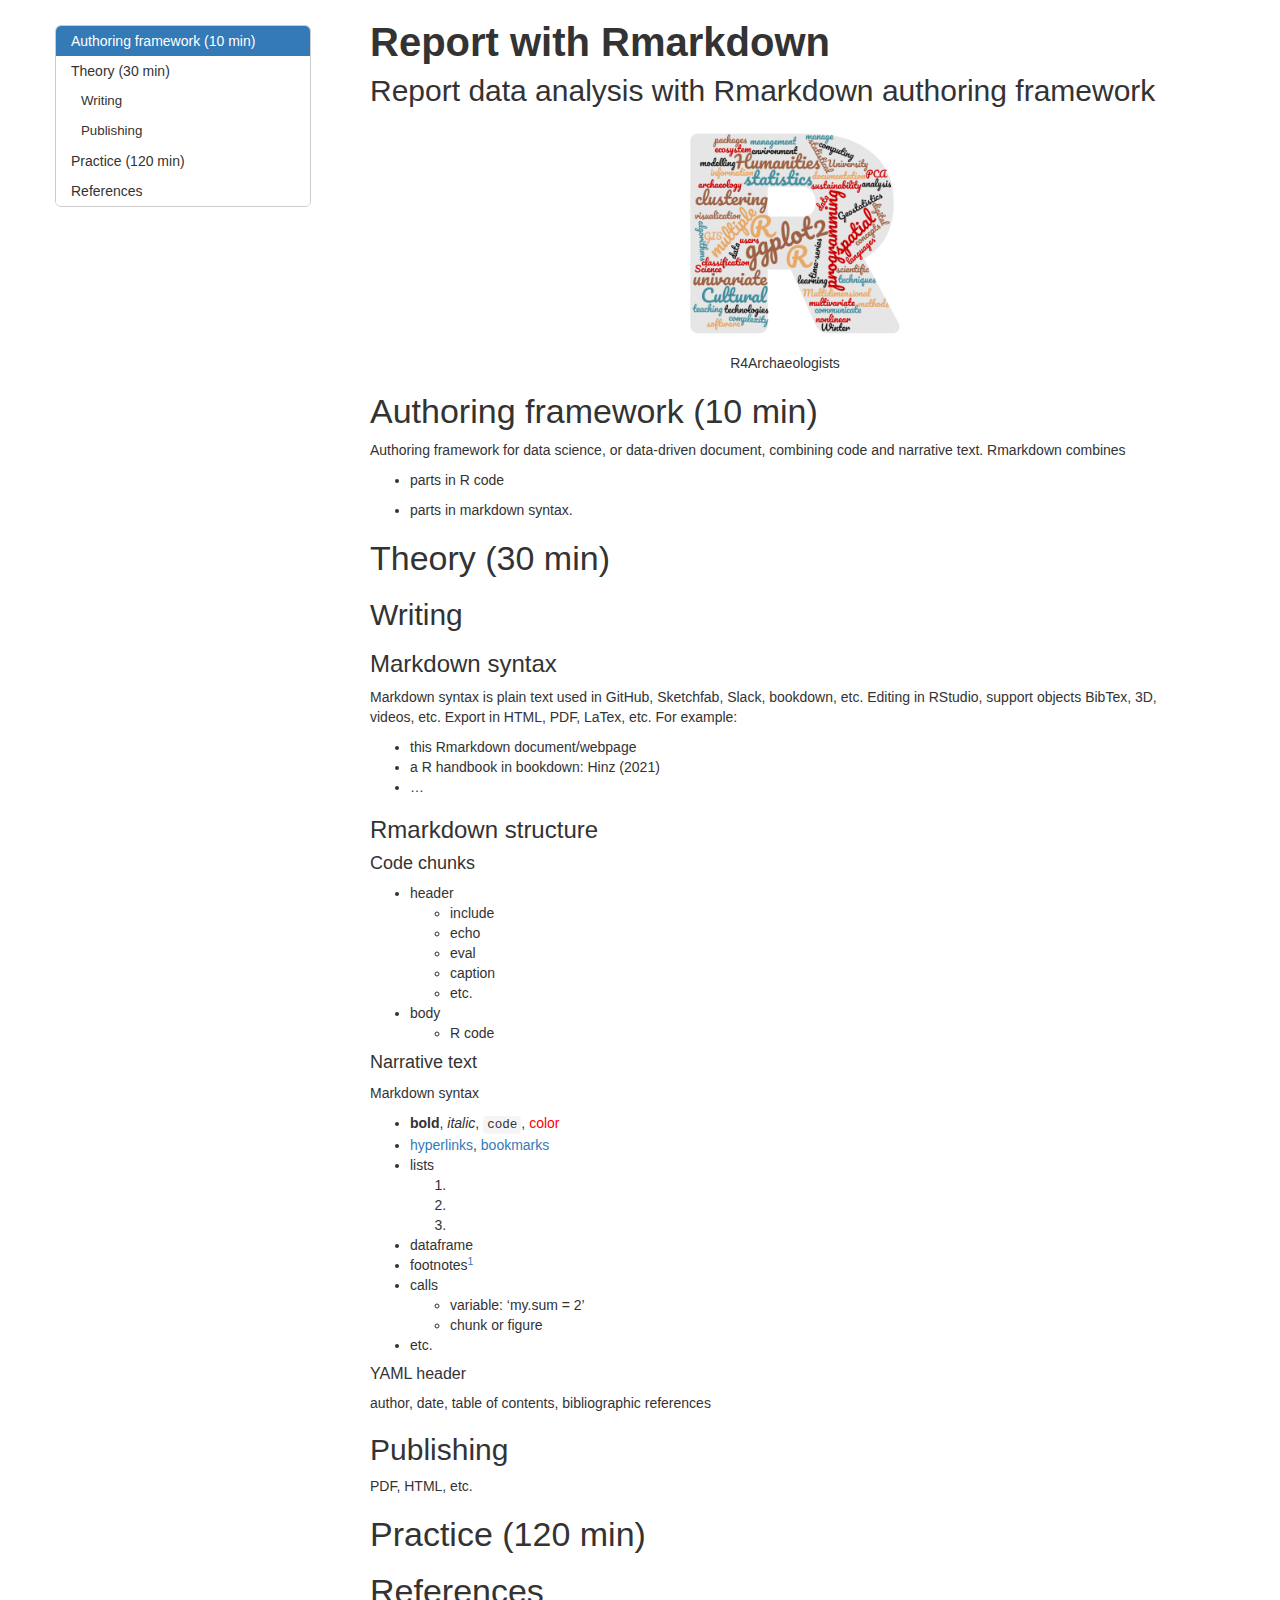
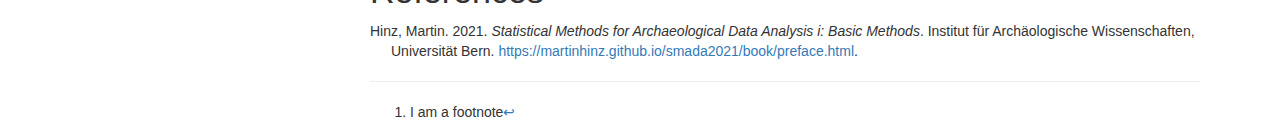
==== commit f0040a1f: "index" ====
--- a/R4Archaeologists/index.html
+++ b/R4Archaeologists/index.html
@@ -9,9 +9,7 @@
 <meta http-equiv="X-UA-Compatible" content="IE=EDGE" />
 
 
-<meta name="author" content="Thomas Huet" />
-
-<meta name="date" content="2021-12-17" />
+
 
 <title>Report with Rmarkdown</title>
 
@@ -269,91 +267,101 @@
 
 
 
-<h1 class="title toc-ignore"><span style="font-size: 40px"><b>R4Archaeologists</b>
+<h1 class="title toc-ignore"><span style="font-size: 40px"><b>Report with Rmarkdown</b>
 </style>
-<span style="font-size: 30px"> <br>Report data analysis with Rmarkdown <br>
+<span style="font-size: 30px"> <br>Report data analysis with Rmarkdown authoring framework<br>
 </style></h1>
-<h4 class="author">Thomas Huet</h4>
-<h4 class="date">17 December 2021</h4>
-
-</div>
-
-
-<p><img src="data:text/plain; charset=utf-8;charset=utf-8,404%3A%20Not%20Found" alt="logo" width="150px" style="position:absolute; top:0; right:0; padding:10px;" /></p>
-<div id="rmarkdown-introduction-45-min" class="section level1">
-<h1>Rmarkdown introduction (45 min)</h1>
-<p>Authoring framework for data science, or data-driven document, combining:</p>
+
+</div>
+
+
+<div class="figure" style="text-align: center">
+<img src="[data-uri]